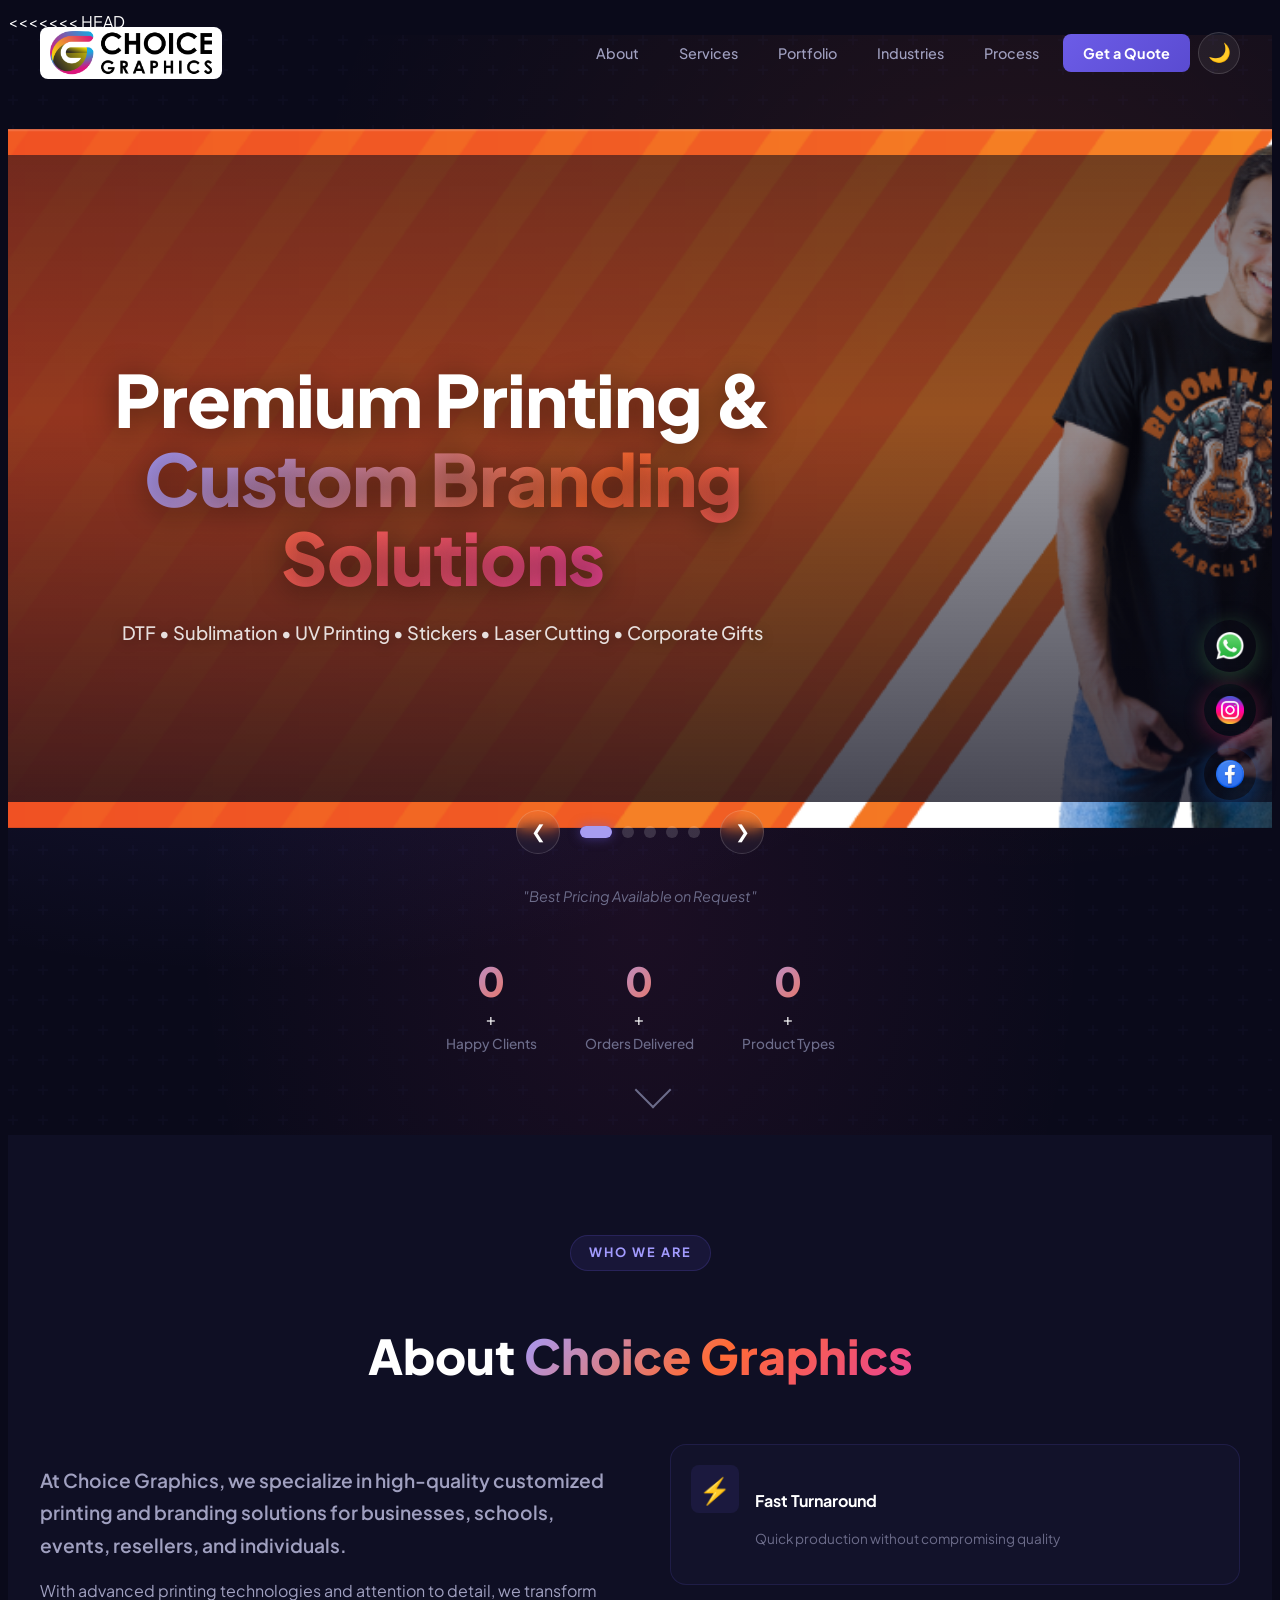
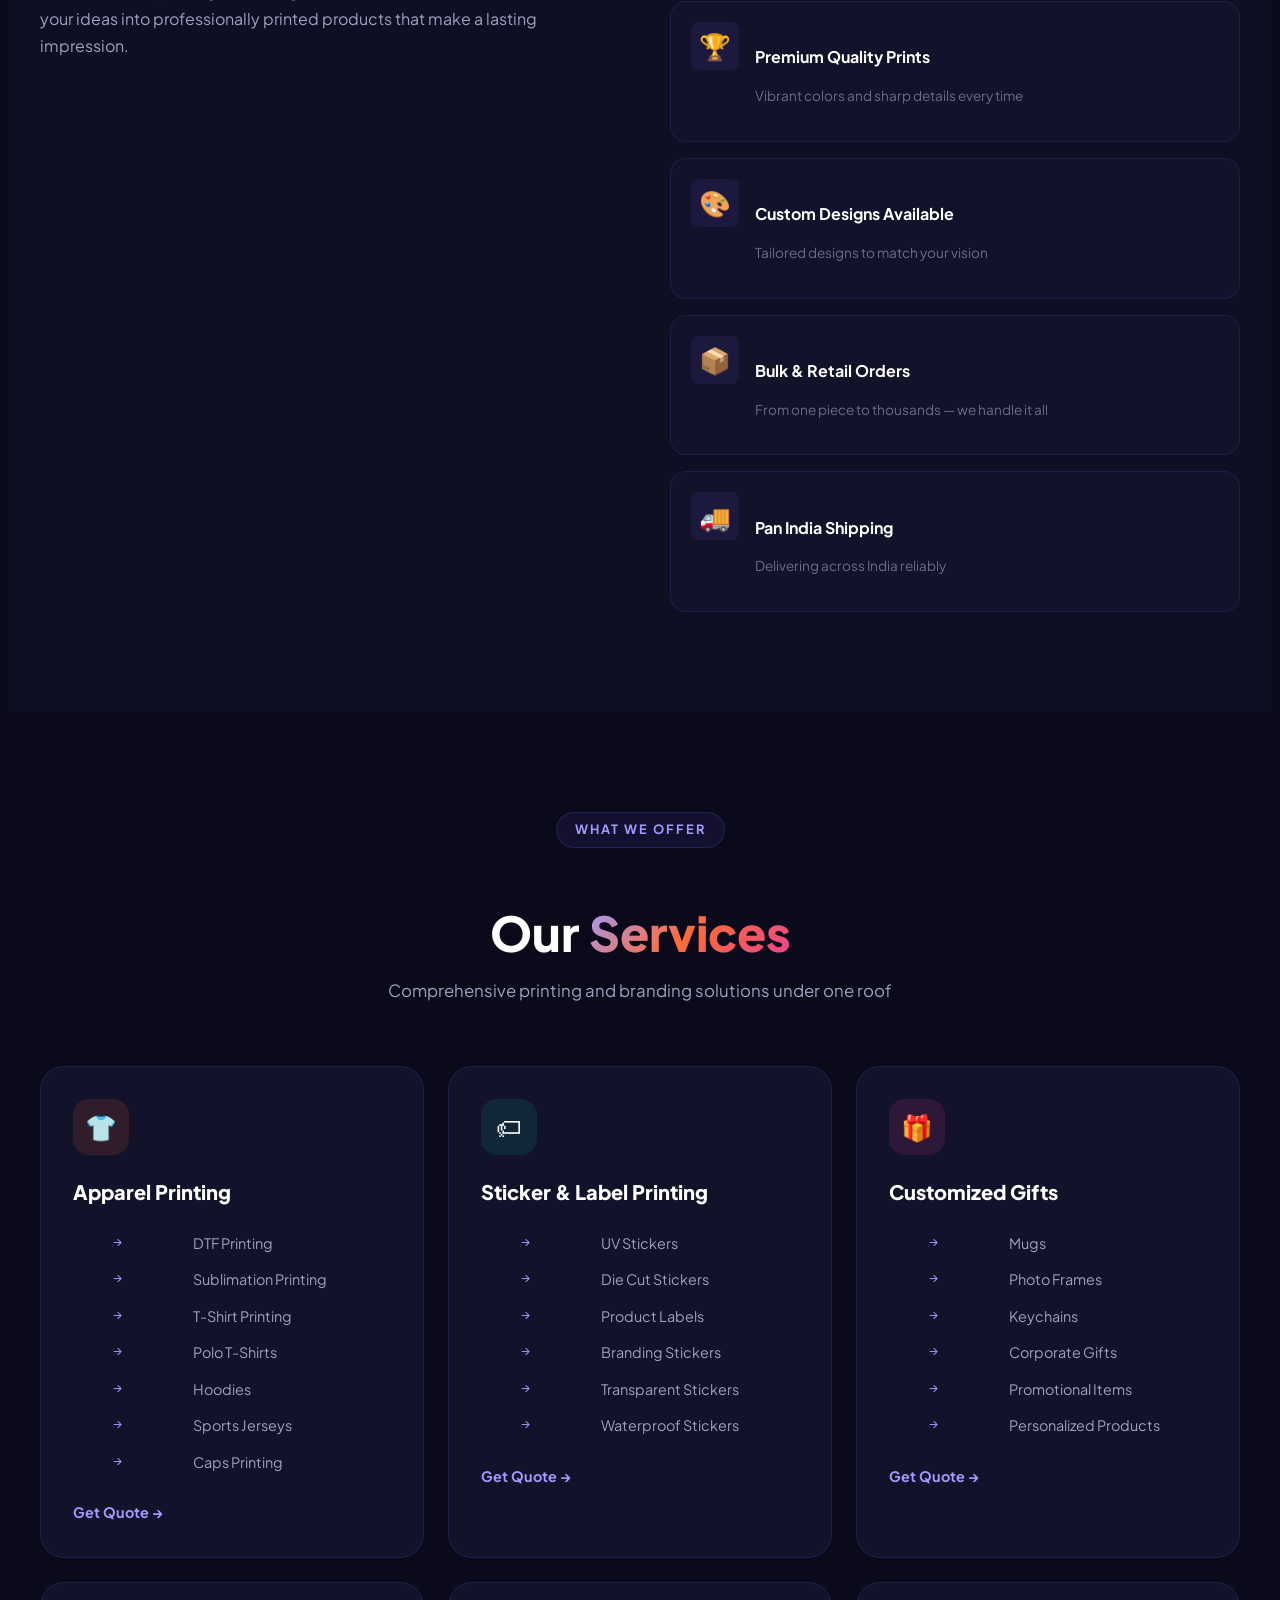
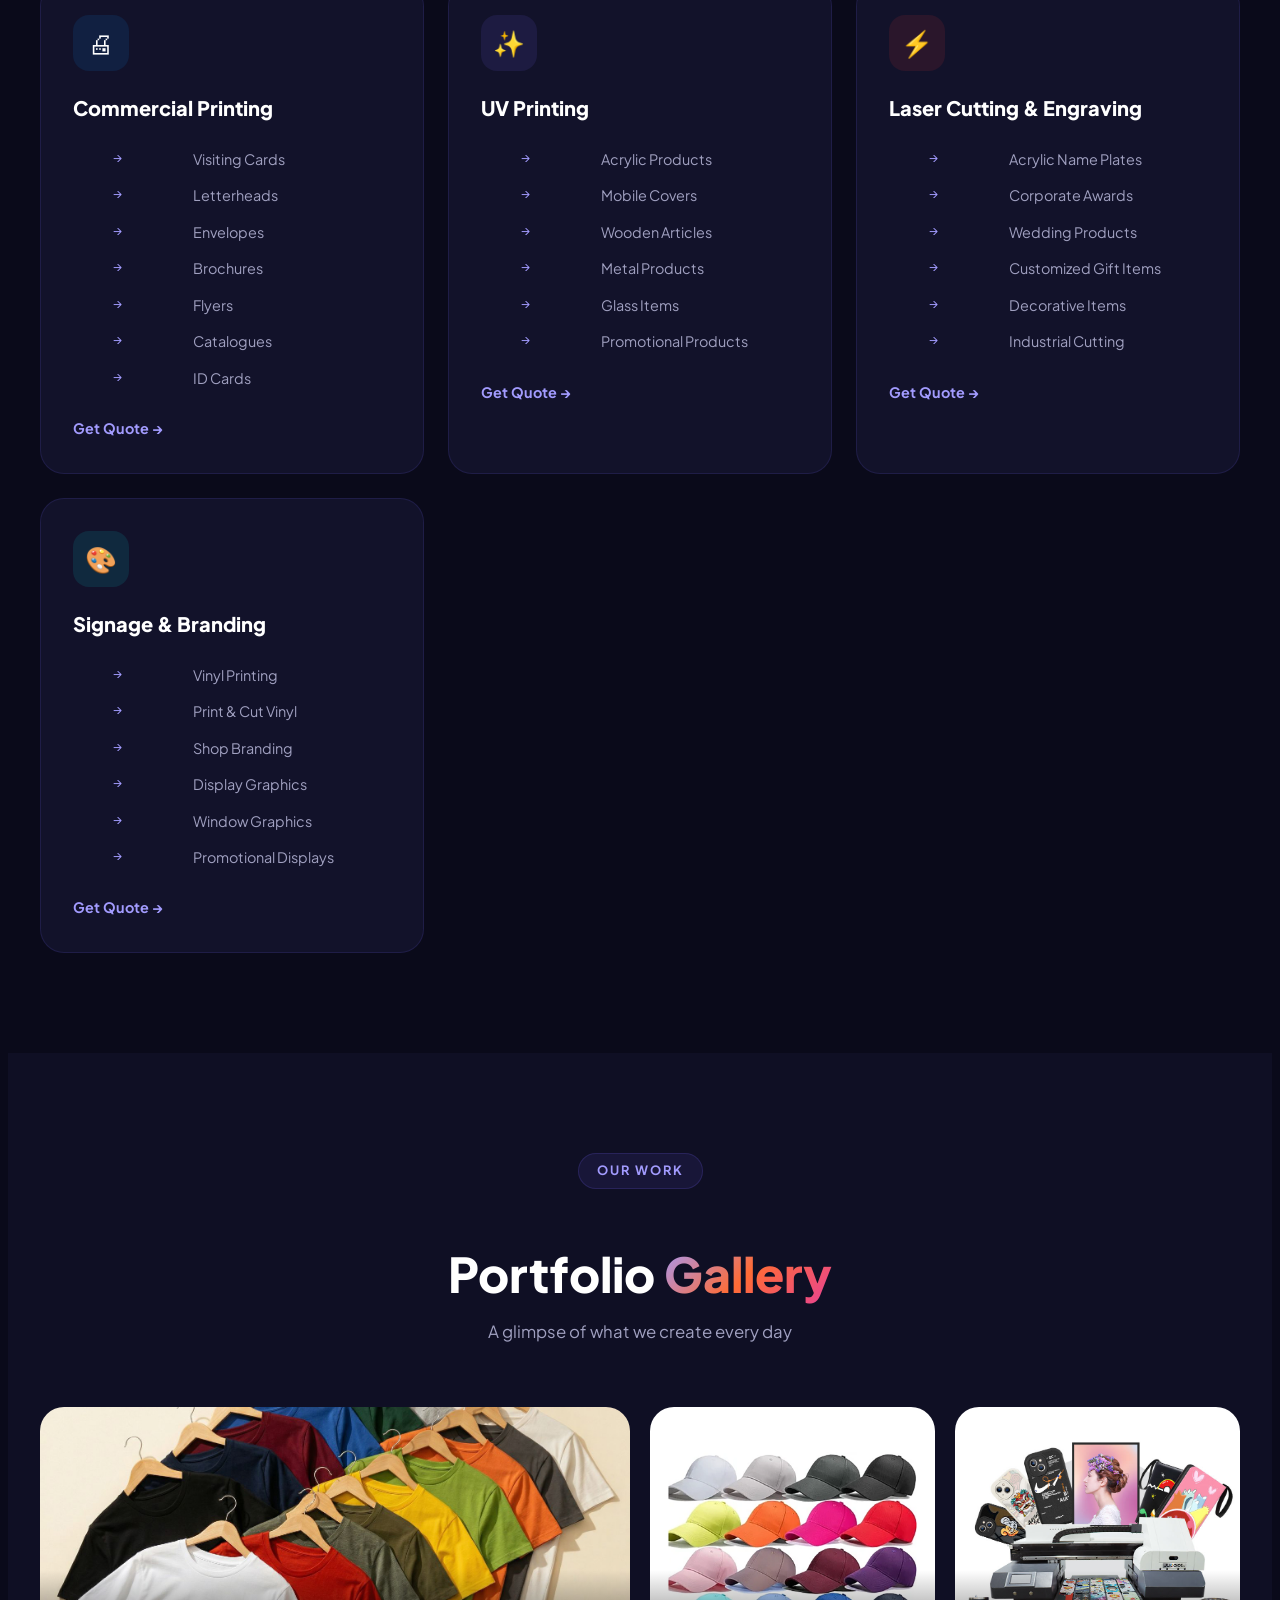
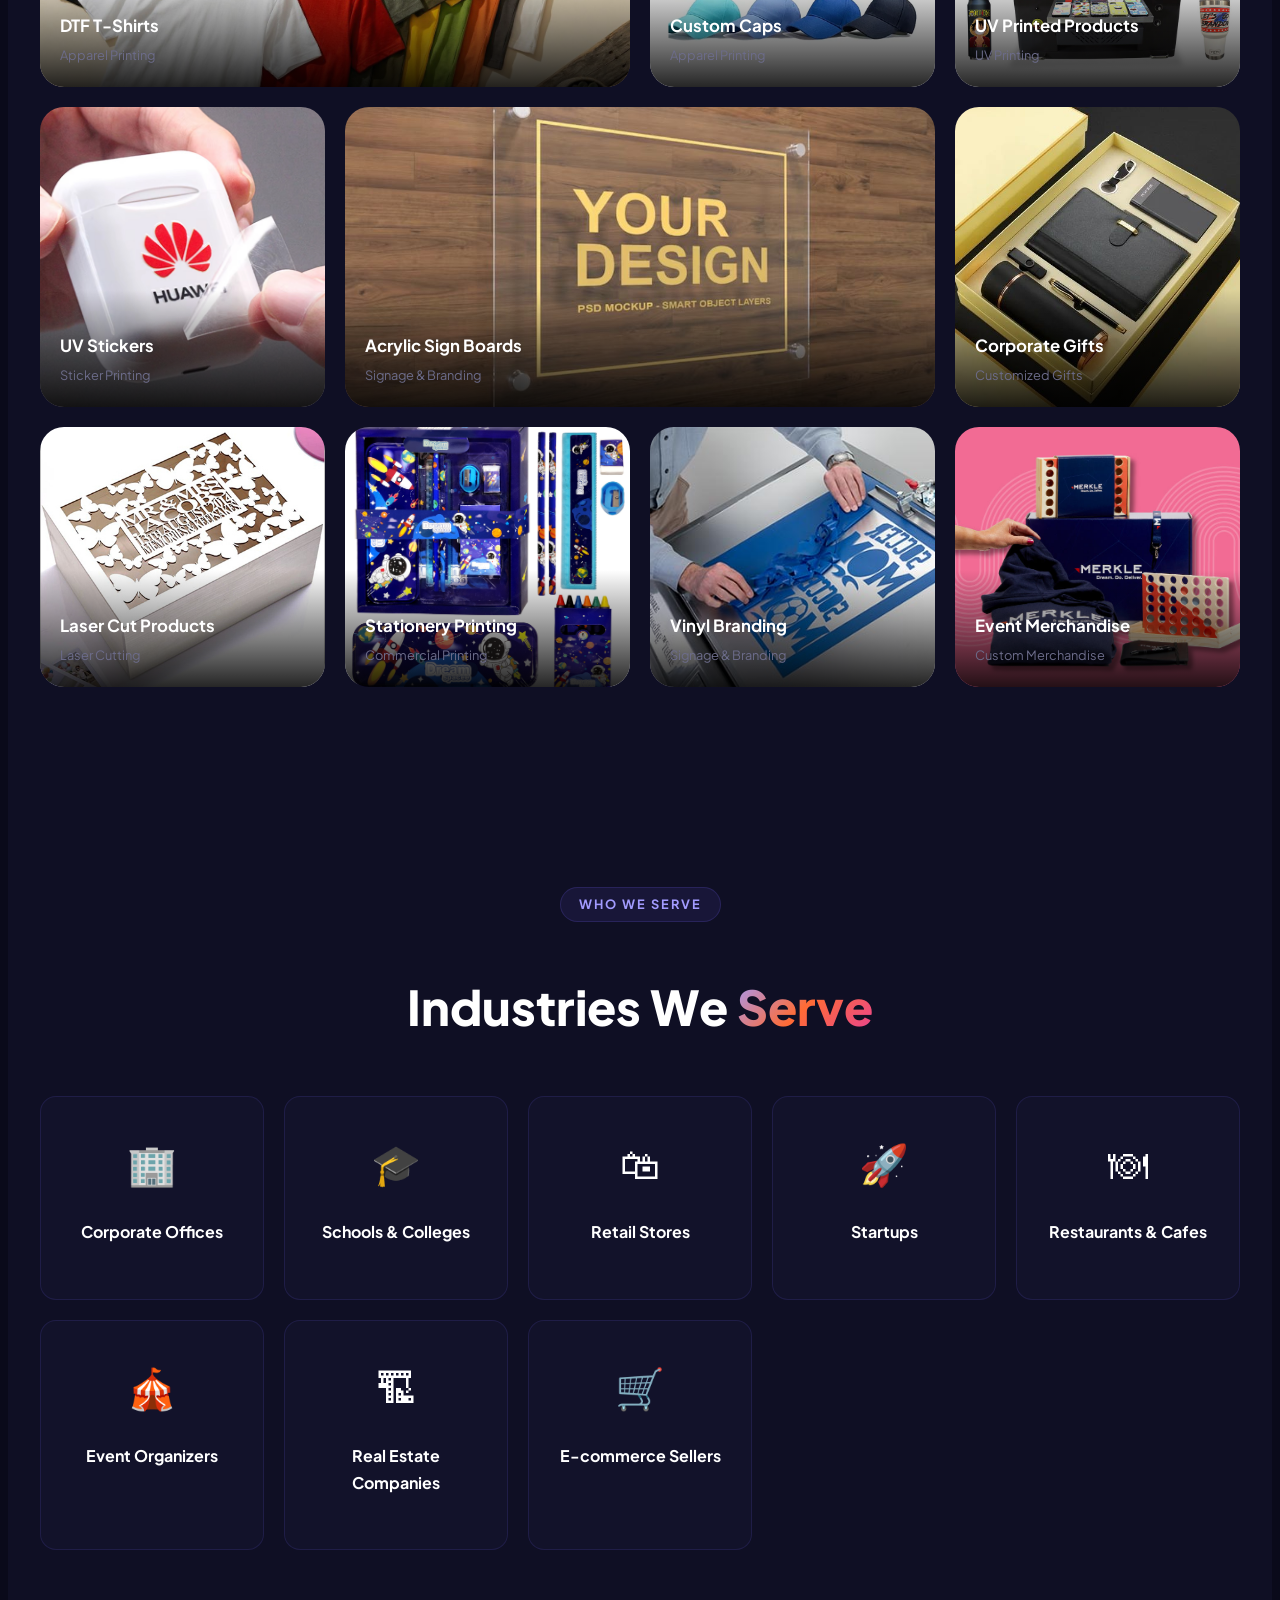
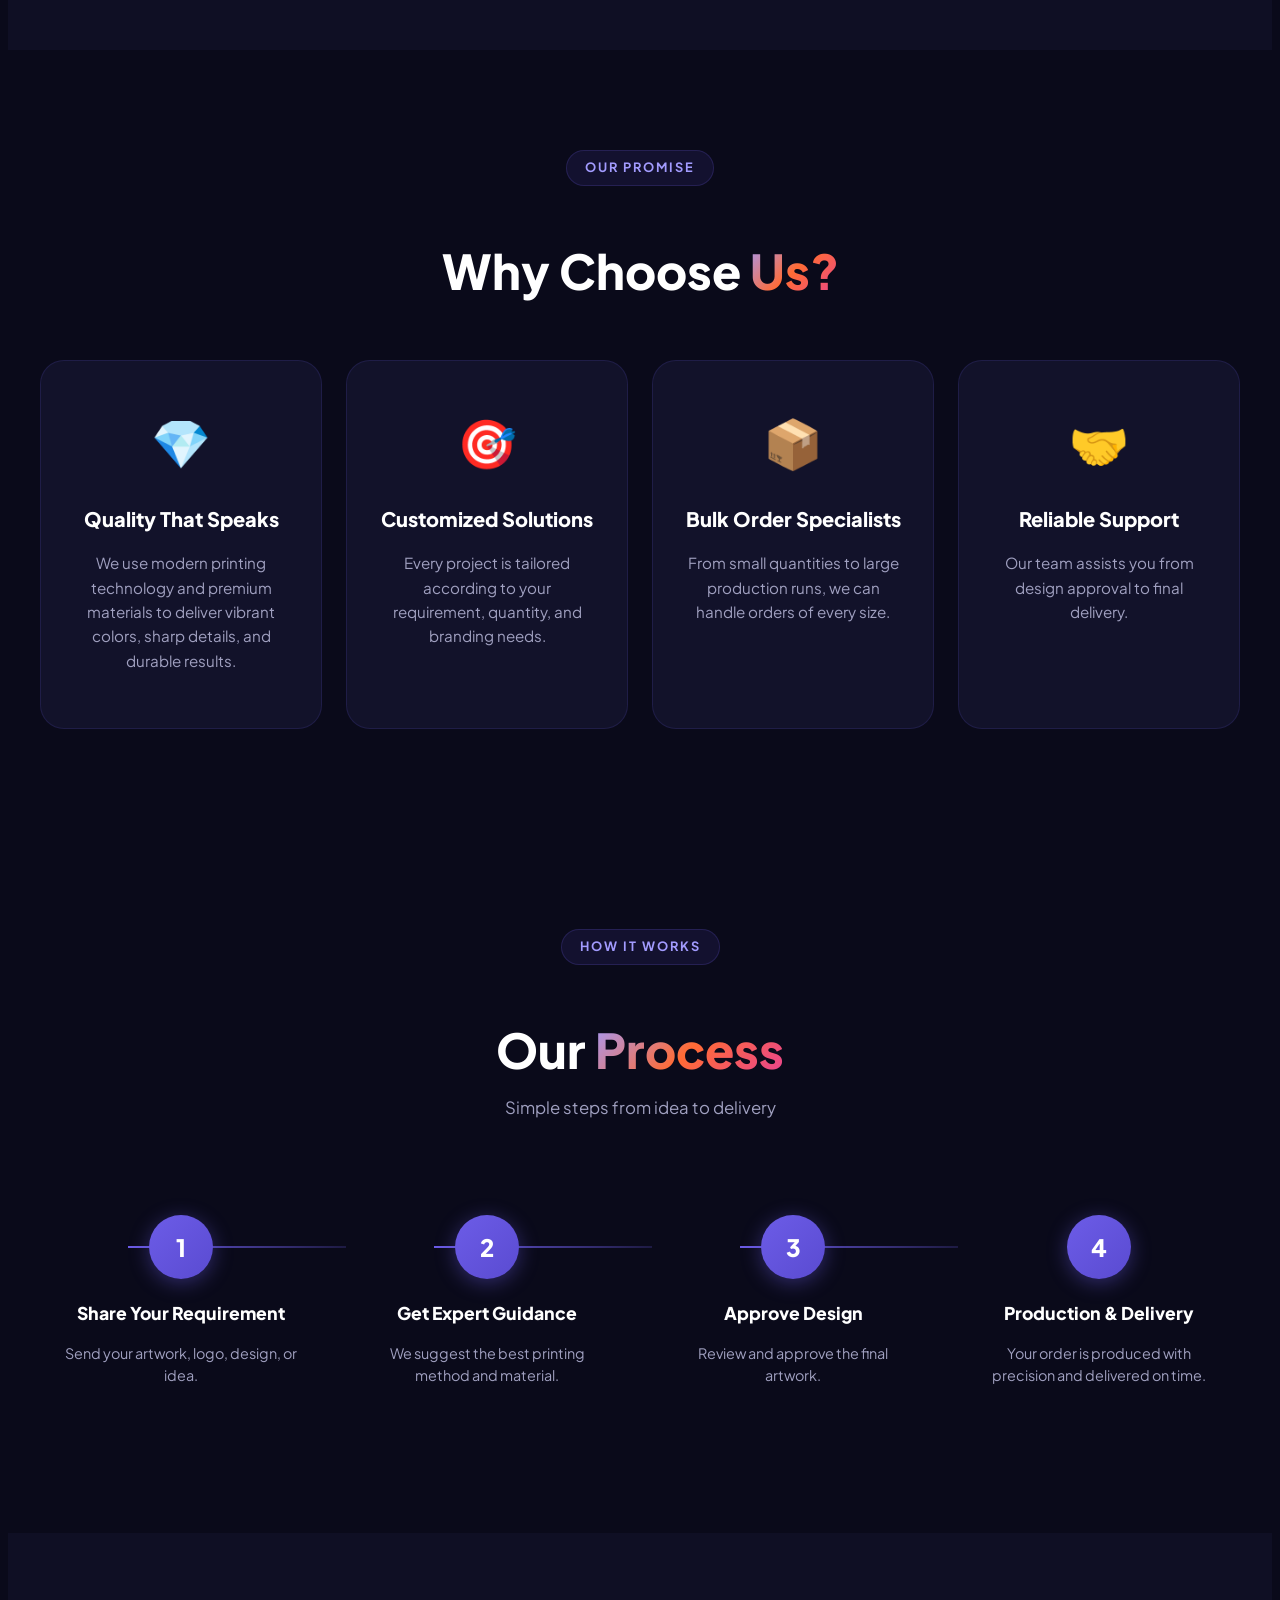
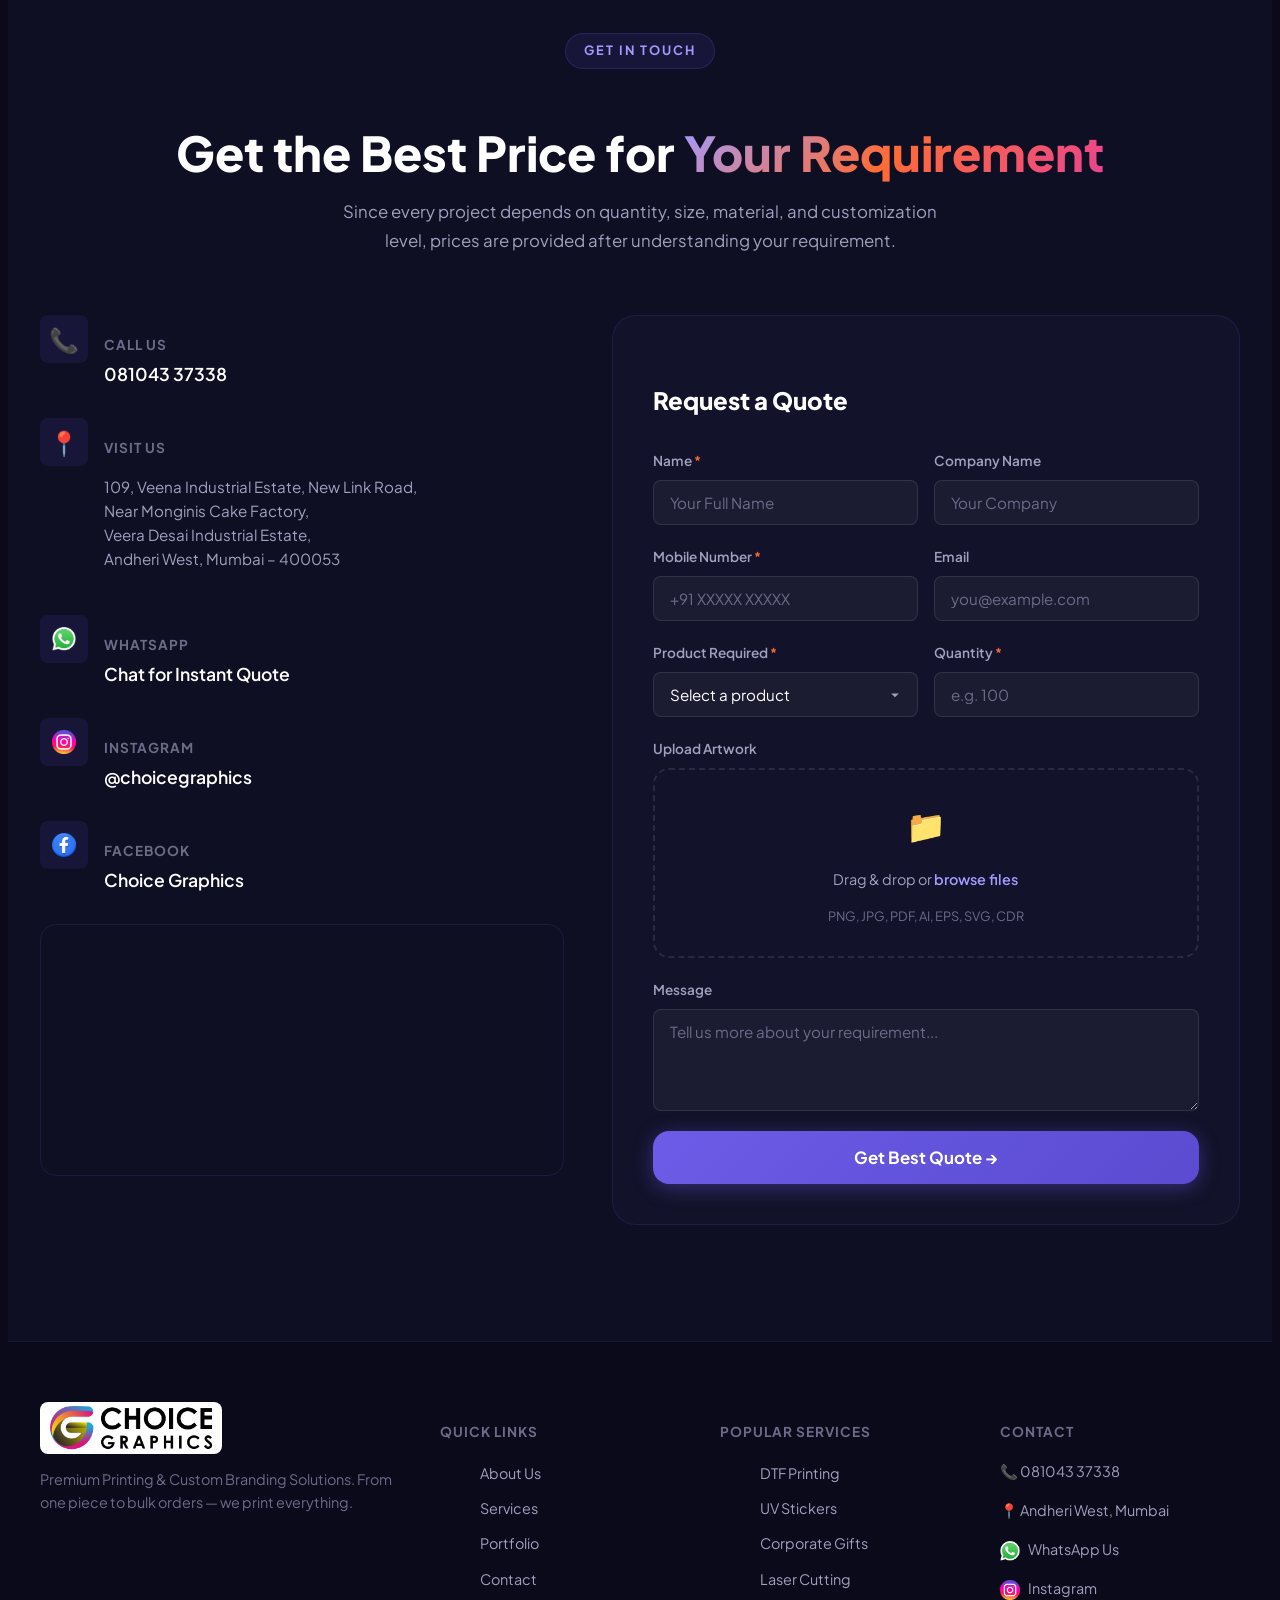
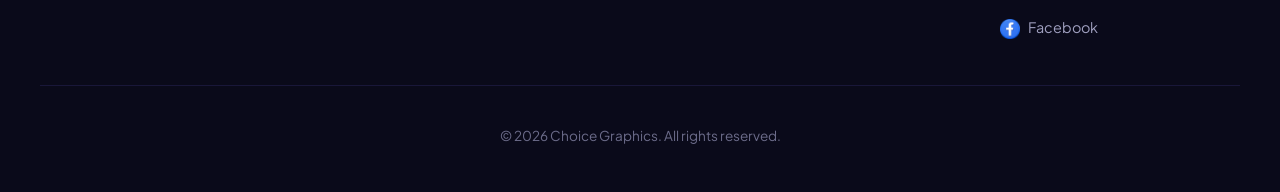
==== index.html @ 990f73a0 "Fix conflict" ====
<<<<<<< HEAD
<!DOCTYPE html>
<html lang="en">
  <link href="https://fonts.googleapis.com/css2?family=Inter:wght@400;500;600;700;800;900&family=Plus+Jakarta+Sans:wght@400;500;600;700;800&display=swap" rel="stylesheet" />
  <link rel="stylesheet" href="https://cdnjs.cloudflare.com/ajax/libs/font-awesome/6.5.0/css/all.min.css" />
</head>
<head>
  <meta charset="UTF-8" />
  <meta name="viewport" content="width=device-width, initial-scale=1.0" />
  <title>Choice Graphics — Premium Printing & Custom Branding Solutions</title>
  <link rel="icon" href="data:image/svg+xml,<svg xmlns=%22http://www.w3.org/2000/svg%22 viewBox=%220 0 100 100%22><text y=%22.9em%22 font-size=%2290%22>🎨</text></svg>" />
  <link rel="stylesheet" href="styles.css" />
  <link rel="preconnect" href="https://fonts.googleapis.com" />
  <link rel="preconnect" href="https://fonts.gstatic.com" crossorigin />
  <link href="https://fonts.googleapis.com/css2?family=Inter:wght@400;500;600;700;800;900&family=Plus+Jakarta+Sans:wght@400;500;600;700;800&display=swap" rel="stylesheet" />
</head>
<body>
  <!-- Navbar -->
  <nav class="navbar" id="navbar">
    <div class="container navbar-inner">
      <a href="#" class="logo">
        <img src="logo.png" alt="Choice Graphics" class="logo-img" />
      </a>
      <button class="mobile-toggle" id="mobileToggle" aria-label="Toggle navigation">
        <span></span><span></span><span></span>
      </button>
      <ul class="nav-links" id="navLinks">
        <li><a href="#about">About</a></li>
        <li><a href="#services">Services</a></li>
        <li><a href="#portfolio">Portfolio</a></li>
        <li><a href="#industries">Industries</a></li>
        <li><a href="#process">Process</a></li>
        <li><a href="#contact" class="nav-cta">Get a Quote</a></li>
        <li style="display: display;">
          <button class="theme-toggle" id="themeToggle" aria-label="Toggle light/dark mode">
            <span class="theme-icon-dark">🌙</span>
            <span class="theme-icon-light">☀️</span>
          </button>
        </li>
      </ul>
    </div>
  </nav>

  <!-- Hero Section -->
  <section class="hero" id="hero">
    <div class="hero-bg-overlay"></div>
    <div class="hero-particles" id="heroParticles"></div>

    <!-- Image Slider -->
    <div class="hero-slider" id="heroSlider">
      <div class="hero-slide active" data-slide="0">
        <img src="gallery/slide1.png" alt="Premium Printing Solutions" class="slide-image" />
        <div class="slide-overlay"></div>
        <div class="container hero-content">
          <h1 class="hero-title">
            Premium Printing &<br />
            <span class="gradient-text">Custom Branding Solutions</span>
          </h1>
          <p class="hero-subtitle">DTF • Sublimation • UV Printing • Stickers • Laser Cutting • Corporate Gifts</p>
        </div>
      </div>

      <div class="hero-slide" data-slide="1">
        <img src="gallery/slide2.png" alt="Custom T-Shirt Printing" class="slide-image" />
        <div class="slide-overlay"></div>
        <div class="container hero-content">
          <h1 class="hero-title">
            Custom T-Shirts,<br />
            <span class="gradient-text">Hoodies & Jerseys</span>
          </h1>
          <p class="hero-subtitle">DTF Printing • Sublimation • Polo T-Shirts • Caps • Sportswear</p>
        </div>
      </div>

      <div class="hero-slide" data-slide="2">
        <img src="gallery/slide3.png" alt="UV Stickers & Labels" class="slide-image" />
        <div class="slide-overlay"></div>
        <div class="container hero-content">
          <h1 class="hero-title">
            UV Stickers &<br />
            <span class="gradient-text">Product Labels</span>
          </h1>
          <p class="hero-subtitle">Die Cut Stickers • Branding Stickers • Waterproof • Custom Shapes</p>
        </div>
      </div>

      <div class="hero-slide" data-slide="3">
        <img src="gallery/slide4.webp" alt="Corporate Gifting" class="slide-image" />
        <div class="slide-overlay"></div>
        <div class="container hero-content">
          <h1 class="hero-title">
            Customized Gifts &<br />
            <span class="gradient-text">Promotional Products</span>
          </h1>
          <p class="hero-subtitle">Mugs • Keychains • Photo Frames • Corporate Gifts • Personalized Items</p>
        </div>
      </div>

      <div class="hero-slide" data-slide="4">
        <img src="gallery/slide5.jpg" alt="Laser Cutting & UV Printing" class="slide-image" />
        <div class="slide-overlay"></div>
        <div class="container hero-content">
          <h1 class="hero-title">
            Laser Cutting &<br />
            <span class="gradient-text">UV Printing</span>
          </h1>
          <p class="hero-subtitle">Acrylic Products • Name Plates • Mobile Covers • Corporate Awards</p>
        </div>
      </div>
    </div>

    <!-- Slider Controls -->
    <div class="hero-slider-controls">
      <button class="slider-arrow slider-prev" id="sliderPrev" aria-label="Previous slide">❮</button>
      <div class="slider-dots" id="sliderDots">
        <button class="slider-dot active" data-index="0" aria-label="Go to slide 1"></button>
        <button class="slider-dot" data-index="1" aria-label="Go to slide 2"></button>
        <button class="slider-dot" data-index="2" aria-label="Go to slide 3"></button>
        <button class="slider-dot" data-index="3" aria-label="Go to slide 4"></button>
        <button class="slider-dot" data-index="4" aria-label="Go to slide 5"></button>
      </div>
      <button class="slider-arrow slider-next" id="sliderNext" aria-label="Next slide">❯</button>
    </div>

    <!-- CTAs & Stats -->
    <div class="container hero-bottom">
            <p class="hero-note">"Best Pricing Available on Request"</p>
      <div class="hero-stats">
        <div class="stat">
          <span class="stat-number" data-target="5000">0</span>+
          <span class="stat-label">Happy Clients</span>
        </div>
        <div class="stat">
          <span class="stat-number" data-target="50000">0</span>+
          <span class="stat-label">Orders Delivered</span>
        </div>
        <div class="stat">
          <span class="stat-number" data-target="100">0</span>+
          <span class="stat-label">Product Types</span>
        </div>
      </div>
    </div>

    <div class="hero-scroll-indicator">
      <div class="scroll-arrow"></div>
    </div>
  </section>

  <!-- About Section -->
  <section class="about" id="about">
    <div class="container">
      <div class="section-header">
        <span class="section-tag">Who We Are</span>
        <h2 class="section-title">About <span class="gradient-text">Choice Graphics</span></h2>
      </div>
      <div class="about-grid">
        <div class="about-text">
          <p class="about-lead">
            At Choice Graphics, we specialize in high-quality customized printing and branding solutions for businesses, schools, events, resellers, and individuals.
          </p>
          <p>
            With advanced printing technologies and attention to detail, we transform your ideas into professionally printed products that make a lasting impression.
          </p>
        </div>
        <div class="about-features">
          <div class="feature-card">
            <div class="feature-icon">⚡</div>
            <div>
              <h4>Fast Turnaround</h4>
              <p>Quick production without compromising quality</p>
            </div>
          </div>
          <div class="feature-card">
            <div class="feature-icon">🏆</div>
            <div>
              <h4>Premium Quality Prints</h4>
              <p>Vibrant colors and sharp details every time</p>
            </div>
          </div>
          <div class="feature-card">
            <div class="feature-icon">🎨</div>
            <div>
              <h4>Custom Designs Available</h4>
              <p>Tailored designs to match your vision</p>
            </div>
          </div>
          <div class="feature-card">
            <div class="feature-icon">📦</div>
            <div>
              <h4>Bulk & Retail Orders</h4>
              <p>From one piece to thousands — we handle it all</p>
            </div>
          </div>
          <div class="feature-card">
            <div class="feature-icon">🚚</div>
            <div>
              <h4>Pan India Shipping</h4>
              <p>Delivering across India reliably</p>
            </div>
          </div>
        </div>
      </div>
    </div>
  </section>

  <!-- Services Section -->
  <section class="services" id="services">
    <div class="container">
      <div class="section-header">
        <span class="section-tag">What We Offer</span>
        <h2 class="section-title">Our <span class="gradient-text">Services</span></h2>
        <p class="section-desc">Comprehensive printing and branding solutions under one roof</p>
      </div>
      <div class="services-grid">
        <!-- Apparel Printing -->
        <div class="service-card" data-color="orange">
          <div class="service-icon-wrap orange">
            <span>👕</span>
          </div>
          <h3>Apparel Printing</h3>
          <ul class="service-list">
            <li>DTF Printing</li>
            <li>Sublimation Printing</li>
            <li>T-Shirt Printing</li>
            <li>Polo T-Shirts</li>
            <li>Hoodies</li>
            <li>Sports Jerseys</li>
            <li onclick="openServiceImage('gallery/cap1.webp')" style="cursor: pointer;">Caps Printing</li>
          </ul>
          <a href="#contact" class="service-link">Get Quote →</a>
        </div>

        <!-- Sticker & Label Printing -->
        <div class="service-card" data-color="green">
          <div class="service-icon-wrap green">
            <span>🏷</span>
          </div>
          <h3>Sticker & Label Printing</h3>
          <ul class="service-list">
            <li>UV Stickers</li>
            <li>Die Cut Stickers</li>
            <li>Product Labels</li>
            <li>Branding Stickers</li>
            <li>Transparent Stickers</li>
            <li>Waterproof Stickers</li>
          </ul>
          <a href="#contact" class="service-link">Get Quote →</a>
        </div>

        <!-- Customized Gifts -->
        <div class="service-card" data-color="pink">
          <div class="service-icon-wrap pink">
            <span>🎁</span>
          </div>
          <h3>Customized Gifts</h3>
          <ul class="service-list">
            <li>Mugs</li>
            <li>Photo Frames</li>
            <li>Keychains</li>
            <li>Corporate Gifts</li>
            <li>Promotional Items</li>
            <li>Personalized Products</li>
          </ul>
          <a href="#contact" class="service-link">Get Quote →</a>
        </div>

        <!-- Commercial Printing -->
        <div class="service-card" data-color="blue">
          <div class="service-icon-wrap blue">
            <span>🖨</span>
          </div>
          <h3>Commercial Printing</h3>
          <ul class="service-list">
            <li onclick="openServiceImage('gallery/visiting_card.png')" style="cursor: pointer;">Visiting Cards</li>
            <li>Letterheads</li>
            <li>Envelopes</li>
            <li>Brochures</li>
            <li>Flyers</li>
            <li>Catalogues</li>
            <li>ID Cards</li>
          </ul>
          <a href="#contact" class="service-link">Get Quote →</a>
        </div>

        <!-- UV Printing -->
        <div class="service-card" data-color="purple">
          <div class="service-icon-wrap purple">
            <span>✨</span>
          </div>
          <h3>UV Printing</h3>
          <ul class="service-list">
            <li>Acrylic Products</li>
            <li>Mobile Covers</li>
            <li>Wooden Articles</li>
            <li>Metal Products</li>
            <li>Glass Items</li>
            <li>Promotional Products</li>
          </ul>
          <a href="#contact" class="service-link">Get Quote →</a>
        </div>

        <!-- Laser Cutting & Engraving -->
        <div class="service-card" data-color="red">
          <div class="service-icon-wrap red">
            <span>⚡</span>
          </div>
          <h3>Laser Cutting & Engraving</h3>
          <ul class="service-list">
            <li>Acrylic Name Plates</li>
            <li>Corporate Awards</li>
            <li>Wedding Products</li>
            <li>Customized Gift Items</li>
            <li>Decorative Items</li>
            <li>Industrial Cutting</li>
          </ul>
          <a href="#contact" class="service-link">Get Quote →</a>
        </div>

        <!-- Signage & Branding -->
        <div class="service-card" data-color="teal">
          <div class="service-icon-wrap teal">
            <span>🎨</span>
          </div>
          <h3>Signage & Branding</h3>
          <ul class="service-list">
            <li>Vinyl Printing</li>
            <li>Print & Cut Vinyl</li>
            <li>Shop Branding</li>
            <li>Display Graphics</li>
            <li>Window Graphics</li>
            <li>Promotional Displays</li>
          </ul>
          <a href="#contact" class="service-link">Get Quote →</a>
        </div>
      </div>
    </div>
  </section>

<!-- Portfolio Gallery Section -->
  <section class="portfolio" id="portfolio">
    <div class="container">
      <div class="section-header">
        <span class="section-tag">Our Work</span>
        <h2 class="section-title">Portfolio <span class="gradient-text">Gallery</span></h2>
        <p class="section-desc">A glimpse of what we create every day</p>
      </div>
            <div class="portfolio-grid">
        <div class="portfolio-card large" onclick="openGallery('tshirt-gallery')" style="cursor: pointer;">
          <div class="portfolio-slideshow" style="position: relative; overflow: hidden; height: 280px;">
            <img src="gallery\tshirt1.jpg" alt="DTF T-Shirt 1" class="slide-img active" style="position: absolute; top: 0; left: 0; width: 100%; height: 100%; object-fit: cover; opacity: 1; transition: opacity 0.5s ease-in-out;" />
            <img src="gallery\tshirt2.jpg" alt="DTF T-Shirt 2" class="slide-img" style="position: absolute; top: 0; left: 0; width: 100%; height: 100%; object-fit: cover; opacity: 0; transition: opacity 0.5s ease-in-out;" />
            <img src="gallery\tshirt3.jpg" alt="DTF T-Shirt 3" class="slide-img" style="position: absolute; top: 0; left: 0; width: 100%; height: 100%; object-fit: cover; opacity: 0; transition: opacity 0.5s ease-in-out;" />
          </div>
          <div class="portfolio-info">
            <h4>DTF T-Shirts</h4>
            <span>Apparel Printing</span>
          </div>
        </div>

        <div class="portfolio-card" onclick="openGallery('caps-gallery')" style="cursor: pointer;">
          <div class="portfolio-slideshow" style="position: relative; overflow: hidden; height: 280px;">
            <img src="gallery/cap1.webp" alt="Custom Cap 1" class="slide-img active" style="position: absolute; top: 0; left: 0; width: 100%; height: 100%; object-fit: cover; opacity: 1; transition: opacity 0.5s ease-in-out;" />
            <img src="gallery/cap2.webp" alt="Custom Cap 2" class="slide-img" style="position: absolute; top: 0; left: 0; width: 100%; height: 100%; object-fit: cover; opacity: 0; transition: opacity 0.5s ease-in-out;" />
            <img src="gallery/cap3.webp" alt="Custom Cap 3" class="slide-img" style="position: absolute; top: 0; left: 0; width: 100%; height: 100%; object-fit: cover; opacity: 0; transition: opacity 0.5s ease-in-out;" />
          </div>
          <div class="portfolio-info">
            <h4>Custom Caps</h4>
            <span>Apparel Printing</span>
          </div>
        </div>

        <div class="portfolio-card" onclick="openGallery('uv-products-gallery')" style="cursor: pointer;">
          <div class="portfolio-slideshow" style="position: relative; overflow: hidden; height: 280px;">
            <img src="gallery/uv1.jpg" alt="UV Product 1" class="slide-img active" style="position: absolute; top: 0; left: 0; width: 100%; height: 100%; object-fit: cover; opacity: 1; transition: opacity 0.5s ease-in-out;" />
            <img src="gallery/uv2.jpg" alt="UV Product 2" class="slide-img" style="position: absolute; top: 0; left: 0; width: 100%; height: 100%; object-fit: cover; opacity: 0; transition: opacity 0.5s ease-in-out;" />
            <img src="gallery/uv3.jpg" alt="UV Product 3" class="slide-img" style="position: absolute; top: 0; left: 0; width: 100%; height: 100%; object-fit: cover; opacity: 0; transition: opacity 0.5s ease-in-out;" />
          </div>
          <div class="portfolio-info">
            <h4>UV Printed Products</h4>
            <span>UV Printing</span>
          </div>
        </div>

        <div class="portfolio-card" onclick="openGallery('uv-stickers-gallery')" style="cursor: pointer;">
          <div class="portfolio-slideshow" style="position: relative; overflow: hidden; height: 300px;">
            <img src="gallery/sticker1.jpg" alt="UV Sticker 1" class="slide-img active" style="position: absolute; top: 0; left: 0; width: 100%; height: 100%; object-fit: cover; opacity: 1; transition: opacity 0.5s ease-in-out;" />
            <img src="gallery/sticker2.jpg" alt="UV Sticker 2" class="slide-img" style="position: absolute; top: 0; left: 0; width: 100%; height: 100%; object-fit: cover; opacity: 0; transition: opacity 0.5s ease-in-out;" />
            <img src="gallery/sticker3.jpg" alt="UV Sticker 3" class="slide-img" style="position: absolute; top: 0; left: 0; width: 100%; height: 100%; object-fit: cover; opacity: 0; transition: opacity 0.5s ease-in-out;" />
          </div>
          <div class="portfolio-info">
            <h4>UV Stickers</h4>
            <span>Sticker Printing</span>
          </div>
        </div>

        <div class="portfolio-card large" onclick="openGallery('signboards-gallery')" style="cursor: pointer;">
          <div class="portfolio-slideshow" style="position: relative; overflow: hidden; height: 300px;">
            <img src="gallery/signboard1.jpg" alt="Sign Board 1" class="slide-img active" style="position: absolute; top: 0; left: 0; width: 100%; height: 100%; object-fit: cover; opacity: 1; transition: opacity 0.5s ease-in-out;" />
            <img src="gallery/signboard2.jpg" alt="Sign Board 2" class="slide-img" style="position: absolute; top: 0; left: 0; width: 100%; height: 100%; object-fit: cover; opacity: 0; transition: opacity 0.5s ease-in-out;" />
            <img src="gallery/signboard3.jpg" alt="Sign Board 3" class="slide-img" style="position: absolute; top: 0; left: 0; width: 100%; height: 100%; object-fit: cover; opacity: 0; transition: opacity 0.5s ease-in-out;" />
          </div>
          <div class="portfolio-info">
            <h4>Acrylic Sign Boards</h4>
            <span>Signage & Branding</span>
          </div>
        </div>

        <div class="portfolio-card" onclick="openGallery('gifts-gallery')" style="cursor: pointer;">
          <div class="portfolio-slideshow" style="position: relative; overflow: hidden; height: 300px;">
            <img src="gallery/gift1.jpg" alt="Corporate Gift 1" class="slide-img active" style="position: absolute; top: 0; left: 0; width: 100%; height: 100%; object-fit: cover; opacity: 1; transition: opacity 0.5s ease-in-out;" />
            <img src="gallery/gift2.jpg" alt="Corporate Gift 2" class="slide-img" style="position: absolute; top: 0; left: 0; width: 100%; height: 100%; object-fit: cover; opacity: 0; transition: opacity 0.5s ease-in-out;" />
            <img src="gallery/gift3.jpg" alt="Corporate Gift 3" class="slide-img" style="position: absolute; top: 0; left: 0; width: 100%; height: 100%; object-fit: cover; opacity: 0; transition: opacity 0.5s ease-in-out;" />
          </div>
          <div class="portfolio-info">
            <h4>Corporate Gifts</h4>
            <span>Customized Gifts</span>
          </div>
        </div>

        <div class="portfolio-card" onclick="openGallery('laser-gallery')" style="cursor: pointer;">
          <div class="portfolio-slideshow" style="position: relative; overflow: hidden; height: 260px;">
            <img src="gallery/laser1.jpg" alt="Laser Product 1" class="slide-img active" style="position: absolute; top: 0; left: 0; width: 100%; height: 100%; object-fit: cover; opacity: 1; transition: opacity 0.5s ease-in-out;" />
            <img src="gallery/laser2.jpg" alt="Laser Product 2" class="slide-img" style="position: absolute; top: 0; left: 0; width: 100%; height: 100%; object-fit: cover; opacity: 0; transition: opacity 0.5s ease-in-out;" />
            <img src="gallery/laser3.jpg" alt="Laser Product 3" class="slide-img" style="position: absolute; top: 0; left: 0; width: 100%; height: 100%; object-fit: cover; opacity: 0; transition: opacity 0.5s ease-in-out;" />
          </div>
          <div class="portfolio-info">
            <h4>Laser Cut Products</h4>
            <span>Laser Cutting</span>
          </div>
        </div>

        <div class="portfolio-card" onclick="openGallery('stationery-gallery')" style="cursor: pointer;">
          <div class="portfolio-slideshow" style="position: relative; overflow: hidden; height: 260px;">
            <img src="gallery/stationery1.jpg" alt="Stationery 1" class="slide-img active" style="position: absolute; top: 0; left: 0; width: 100%; height: 100%; object-fit: cover; opacity: 1; transition: opacity 0.5s ease-in-out;" />
            <img src="gallery/stationery2.jpg" alt="Stationery 2" class="slide-img" style="position: absolute; top: 0; left: 0; width: 100%; height: 100%; object-fit: cover; opacity: 0; transition: opacity 0.5s ease-in-out;" />
            <img src="gallery/stationery3.jpg" alt="Stationery 3" class="slide-img" style="position: absolute; top: 0; left: 0; width: 100%; height: 100%; object-fit: cover; opacity: 0; transition: opacity 0.5s ease-in-out;" />
          </div>
          <div class="portfolio-info">
            <h4>Stationery Printing</h4>
            <span>Commercial Printing</span>
          </div>
        </div>

        <div class="portfolio-card" onclick="openGallery('vinyl-gallery')" style="cursor: pointer;">
          <div class="portfolio-slideshow" style="position: relative; overflow: hidden; height: 260px;">
            <img src="gallery/vinyl1.jpg" alt="Vinyl Branding 1" class="slide-img active" style="position: absolute; top: 0; left: 0; width: 100%; height: 100%; object-fit: cover; opacity: 1; transition: opacity 0.5s ease-in-out;" />
            <img src="gallery/vinyl2.jpg" alt="Vinyl Branding 2" class="slide-img" style="position: absolute; top: 0; left: 0; width: 100%; height: 100%; object-fit: cover; opacity: 0; transition: opacity 0.5s ease-in-out;" />
            <img src="gallery/vinyl3.jpg" alt="Vinyl Branding 3" class="slide-img" style="position: absolute; top: 0; left: 0; width: 100%; height: 100%; object-fit: cover; opacity: 0; transition: opacity 0.5s ease-in-out;" />
          </div>
          <div class="portfolio-info">
            <h4>Vinyl Branding</h4>
            <span>Signage & Branding</span>
          </div>
        </div>

        <div class="portfolio-card" onclick="openGallery('event-gallery')" style="cursor: pointer;">
          <div class="portfolio-slideshow" style="position: relative; overflow: hidden; height: 260px;">
            <img src="gallery/event1.jpg" alt="Event Merchandise 1" class="slide-img active" style="position: absolute; top: 0; left: 0; width: 100%; height: 100%; object-fit: cover; opacity: 1; transition: opacity 0.5s ease-in-out;" />
            <img src="gallery/event2.jpg" alt="Event Merchandise 2" class="slide-img" style="position: absolute; top: 0; left: 0; width: 100%; height: 100%; object-fit: cover; opacity: 0; transition: opacity 0.5s ease-in-out;" />
            <img src="gallery/event3.jpg" alt="Event Merchandise 3" class="slide-img" style="position: absolute; top: 0; left: 0; width: 100%; height: 100%; object-fit: cover; opacity: 0; transition: opacity 0.5s ease-in-out;" />
          </div>
          <div class="portfolio-info">
            <h4>Event Merchandise</h4>
            <span>Custom Merchandise</span>
          </div>
        </div>
      </div>
  </section>

  <!-- Industries Section -->
  <section class="industries" id="industries">
    <div class="container">
      <div class="section-header">
        <span class="section-tag">Who We Serve</span>
        <h2 class="section-title">Industries We <span class="gradient-text">Serve</span></h2>
      </div>
      <div class="industries-grid">
        <div class="industry-card">
          <div class="industry-icon">🏢</div>
          <h4>Corporate Offices</h4>
        </div>
        <div class="industry-card">
          <div class="industry-icon">🎓</div>
          <h4>Schools & Colleges</h4>
        </div>
        <div class="industry-card">
          <div class="industry-icon">🛍</div>
          <h4>Retail Stores</h4>
        </div>
        <div class="industry-card">
          <div class="industry-icon">🚀</div>
          <h4>Startups</h4>
        </div>
        <div class="industry-card">
          <div class="industry-icon">🍽</div>
          <h4>Restaurants & Cafes</h4>
        </div>
        <div class="industry-card">
          <div class="industry-icon">🎪</div>
          <h4>Event Organizers</h4>
        </div>
        <div class="industry-card">
          <div class="industry-icon">🏗</div>
          <h4>Real Estate Companies</h4>
        </div>
        <div class="industry-card">
          <div class="industry-icon">🛒</div>
          <h4>E-commerce Sellers</h4>
        </div>
      </div>
    </div>
  </section>

  <!-- Why Choose Us Section -->
  <section class="why-choose" id="whychoose">
    <div class="container">
      <div class="section-header">
        <span class="section-tag">Our Promise</span>
        <h2 class="section-title">Why Choose <span class="gradient-text">Us?</span></h2>
      </div>
      <div class="why-grid">
        <div class="why-card">
          <div class="why-icon">💎</div>
          <h3>Quality That Speaks</h3>
          <p>We use modern printing technology and premium materials to deliver vibrant colors, sharp details, and durable results.</p>
        </div>
        <div class="why-card">
          <div class="why-icon">🎯</div>
          <h3>Customized Solutions</h3>
          <p>Every project is tailored according to your requirement, quantity, and branding needs.</p>
        </div>
        <div class="why-card">
          <div class="why-icon">📦</div>
          <h3>Bulk Order Specialists</h3>
          <p>From small quantities to large production runs, we can handle orders of every size.</p>
        </div>
        <div class="why-card">
          <div class="why-icon">🤝</div>
          <h3>Reliable Support</h3>
          <p>Our team assists you from design approval to final delivery.</p>
        </div>
      </div>
    </div>
  </section>

  <!-- Process Section -->
  <section class="process" id="process">
    <div class="container">
      <div class="section-header">
        <span class="section-tag">How It Works</span>
        <h2 class="section-title">Our <span class="gradient-text">Process</span></h2>
        <p class="section-desc">Simple steps from idea to delivery</p>
      </div>
      <div class="process-grid">
        <div class="process-step">
          <div class="step-number">1</div>
          <div class="step-content">
            <h3>Share Your Requirement</h3>
            <p>Send your artwork, logo, design, or idea.</p>
          </div>
          <div class="step-connector"></div>
        </div>
        <div class="process-step">
          <div class="step-number">2</div>
          <div class="step-content">
            <h3>Get Expert Guidance</h3>
            <p>We suggest the best printing method and material.</p>
          </div>
          <div class="step-connector"></div>
        </div>
        <div class="process-step">
          <div class="step-number">3</div>
          <div class="step-content">
            <h3>Approve Design</h3>
            <p>Review and approve the final artwork.</p>
          </div>
          <div class="step-connector"></div>
        </div>
        <div class="process-step">
          <div class="step-number">4</div>
          <div class="step-content">
            <h3>Production & Delivery</h3>
            <p>Your order is produced with precision and delivered on time.</p>
          </div>
        </div>
      </div>
    </div>
  </section>

  <!-- Contact Section -->
  <section class="contact" id="contact">
    <div class="container">
      <div class="section-header">
        <span class="section-tag">Get In Touch</span>
        <h2 class="section-title">Get the Best Price for <span class="gradient-text">Your Requirement</span></h2>
        <p class="section-desc">Since every project depends on quantity, size, material, and customization level, prices are provided after understanding your requirement.</p>
      </div>
      <div class="contact-grid">
        <div class="contact-info">
          <div class="contact-item">
            <div class="contact-icon">📞</div>
            <div>
              <h4>Call Us</h4>
              <a href="tel:08104337338">081043 37338</a>
            </div>
          </div>
          <div class="contact-item">
            <div class="contact-icon">📍</div>
            <div>
              <h4>Visit Us</h4>
              <p>109, Veena Industrial Estate, New Link Road,<br />Near Monginis Cake Factory,<br />Veera Desai Industrial Estate,<br />Andheri West, Mumbai – 400053</p>
            </div>
          </div>
          <div class="contact-item">
            <div class="contact-icon"><img src="wapp.png" alt="WhatsApp" style="width: 24px; height: 24px; object-fit: contain;" /></div>
            <div>
              <h4>WhatsApp</h4>
              <a href="https://wa.me/918104337338" target="_blank">Chat for Instant Quote</a>
            </div>
          </div>
          <div class="contact-item">
                        <div class="contact-icon"><img src="insta.png" alt="Instagram" style="width: 24px; height: 24px; object-fit: contain;" /></div>
            <div>
              <h4>Instagram</h4>
              <a href="https://www.instagram.com/choicegraphics.in" target="_blank">@choicegraphics</a>
            </div>
          </div>
          <div class="contact-item">
            <div class="contact-icon"><img src="fb.png" alt="Facebook" style="width: 24px; height: 24px; object-fit: contain;" /></div>
            <div>
              <h4>Facebook</h4>
              <a href="https://www.facebook.com/choicegraphics.in" target="_blank">Choice Graphics</a>
            </div>
          </div>
          <div class="map-container">
            <iframe
              src="https://www.google.com/maps/embed?pb=!1m18!1m12!1m3!1d3769.5!2d72.83391913791077!3d19.13835131437938!2m3!1f0!2f0!3f0!3m2!1i1024!2i768!4f13.1!3m3!1m2!1s0x0%3A0x0!2zMTnCsDA4JzE4LjEiTiA3MsKwNTAnMDIuMSJF!5e0!3m2!1sen!2sin!4v1700000000000!5m2!1sen!2sin"
              width="100%"
              height="250"
              style="border:0; border-radius:16px;"
              allowfullscreen=""
              loading="lazy"
              referrerpolicy="no-referrer-when-downgrade">
            </iframe>
          </div>
        </div>
        <form class="contact-form" id="quoteForm">
          <h3>Request a Quote</h3>
          <div class="form-row">
            <div class="form-group">
              <label for="name">Name <span class="required">*</span></label>
              <input type="text" id="name" name="name" placeholder="Your Full Name" required />
            </div>
            <div class="form-group">
              <label for="company">Company Name</label>
              <input type="text" id="company" name="company" placeholder="Your Company" />
            </div>
          </div>
          <div class="form-row">
            <div class="form-group">
              <label for="mobile">Mobile Number <span class="required">*</span></label>
              <input type="tel" id="mobile" name="mobile" placeholder="+91 XXXXX XXXXX" required />
            </div>
            <div class="form-group">
              <label for="email">Email</label>
              <input type="email" id="email" name="email" placeholder="you@example.com" />
            </div>
          </div>
          <div class="form-row">
            <div class="form-group">
              <label for="product">Product Required <span class="required">*</span></label>
              <select id="product" name="product" required>
                <option value="" disabled selected>Select a product</option>
                <option>DTF Printing</option>
                <option>Sublimation Printing</option>
                <option>UV Printing</option>
                <option>UV Stickers</option>
                <option>Print & Cut Vinyl</option>
                <option>Laser Cutting</option>
                <option>Corporate Gifts</option>
                <option>Custom T-Shirts</option>
                <option>Caps Printing</option>
                <option>Visiting Cards</option>
                <option>Brochures / Flyers</option>
                <option>ID Cards</option>
                <option>Signage / Branding</option>
                <option>Other</option>
              </select>
            </div>
            <div class="form-group">
              <label for="quantity">Quantity <span class="required">*</span></label>
              <input type="number" id="quantity" name="quantity" placeholder="e.g. 100" min="1" required />
            </div>
          </div>
          <div class="form-group">
            <label for="artwork">Upload Artwork</label>
            <div class="file-upload" id="fileUpload">
              <input type="file" id="artwork" name="artwork" accept=".png,.jpg,.jpeg,.pdf,.ai,.eps,.svg,.cdr" />
              <div class="file-upload-text">
                <span class="upload-icon">📁</span>
                <p>Drag & drop or <span class="upload-link">browse files</span></p>
                <small>PNG, JPG, PDF, AI, EPS, SVG, CDR</small>
              </div>
            </div>
          </div>
          <div class="form-group">
            <label for="message">Message</label>
            <textarea id="message" name="message" rows="4" placeholder="Tell us more about your requirement..."></textarea>
          </div>
          <button type="submit" class="btn btn-primary btn-full">
            Get Best Quote →
          </button>
        </form>
      </div>
    </div>
  </section>

  <!-- Footer -->
  <footer class="footer">
    <div class="container">
      <div class="footer-grid">
        <div class="footer-brand">
          <a href="#" class="logo">
            <img src="logo.png" alt="Choice Graphics" class="logo-img" />
          </a>
          <p>Premium Printing & Custom Branding Solutions. From one piece to bulk orders — we print everything.</p>
        </div>
        <div class="footer-links">
          <h4>Quick Links</h4>
          <ul>
            <li><a href="#about">About Us</a></li>
            <li><a href="#services">Services</a></li>
            <li><a href="#portfolio">Portfolio</a></li>
            <li><a href="#contact">Contact</a></li>
          </ul>
        </div>
        <div class="footer-links">
          <h4>Popular Services</h4>
          <ul>
            <li><a href="#services">DTF Printing</a></li>
            <li><a href="#services">UV Stickers</a></li>
            <li><a href="#services">Corporate Gifts</a></li>
            <li><a href="#services">Laser Cutting</a></li>
          </ul>
        </div>
        <div class="footer-contact">
          <h4>Contact</h4>
          <p>📞 <a href="tel:08104337338">081043 37338</a></p>
          <p>📍 Andheri West, Mumbai</p>
          <p><img src="wapp.png" alt="WhatsApp" style="width: 20px; height: 20px; object-fit: contain; vertical-align: middle; margin-right: 6px;" /> <a href="https://wa.me/918104337338" target="_blank">WhatsApp Us</a></p>
          <p><img src="insta.png" alt="Instagram" style="width: 20px; height: 20px; object-fit: contain; vertical-align: middle; margin-right: 6px;" /> <a href="https://www.instagram.com/choicegraphics.in" target="_blank">Instagram</a></p>
          <p><img src="fb.png" alt="Facebook" style="width: 20px; height: 20px; object-fit: contain; vertical-align: middle; margin-right: 6px;" /> <a href="https://www.facebook.com/choicegraphics.in" target="_blank">Facebook</a></p>
        </div>
      </div>
      <div class="footer-bottom">
        <p>&copy; 2026 Choice Graphics. All rights reserved.</p>
      </div>
    </div>
  </footer>

  <!-- Social Floating Buttons -->
  <div class="social-floats">
    <a href="https://wa.me/918104337338" target="_blank" class="social-float whatsapp" aria-label="Chat on WhatsApp">
      <img src="wapp.png" alt="WhatsApp" style="width: 28px; height: 28px; object-fit: contain;" />
    </a>
    </a>
    <a href="https://www.instagram.com/choicegraphics.in" target="_blank" class="social-float instagram" aria-label="Follow on Instagram">
           <img src="insta.png" alt="Instagram" style="width: 28px; height: 28px; object-fit: contain;" />
    </a>
    <a href="https://www.facebook.com/choicegraphics.in" target="_blank" class="social-float facebook" aria-label="Like on Facebook">
      <img src="fb.png" alt="Facebook" style="width: 28px; height: 28px; object-fit: contain;" />
    </a>
  </div>

  <!-- Back to Top -->
  <button class="back-to-top" id="backToTop" aria-label="Back to top">↑</button>

  <!-- Gallery Modal -->
  <div id="galleryModal" class="gallery-modal" onclick="closeGallery(event)">
    <button class="gallery-close" onclick="closeGallery()">&times;</button>
    <div class="gallery-wrapper">
      <!-- Thumbnails Grid -->
      <div id="galleryThumbnails" class="gallery-thumbnails">
        <!-- Thumbnails will be injected here by JavaScript -->
      </div>
      <!-- Full Image Slider -->
      <div class="gallery-content">
        <img id="galleryImage" src="" alt="Gallery Image" />
        <button class="gallery-nav gallery-prev" onclick="prevImage(event)">&#10094;</button>
        <button class="gallery-nav gallery-next" onclick="nextImage(event)">&#10095;</button>
        <div class="gallery-counter">
          <span id="galleryCounter">1</span> / <span id="galleryTotal">3</span>
        </div>
      </div>
    </div>
  </div>

  <!-- Service Image Modal -->
  <div id="serviceImageModal" class="service-image-modal" onclick="closeServiceImage(event)">
    <button class="service-image-close" onclick="closeServiceImage(event)">&times;</button>
    <img id="serviceImage" src="" alt="Service Image" />
  </div>
  
  <script src="script.js"></script>
</body>
</html>
---- styles.css ----
<<<<<<< HEAD
/* ===== RESET & BASE ===== */
*, *::before, *::after {
  margin: 0;
  padding: 0;
  box-sizing: border-box;
}

:root {
  --primary: #6c5ce7;
  --primary-dark: #5a4bd1;
  --primary-light: #a29bfe;
  --accent-orange: #ff6b35;
  --accent-green: #00b894;
  --accent-pink: #e84393;
  --accent-blue: #0984e3;
  --accent-red: #d63031;
  --accent-teal: #00cec9;
  --bg-dark: #0a0a1a;
  --bg-card: #12122a;
  --bg-card-hover: #1a1a3e;
  --bg-section: #0f0f24;
  --text-primary: #ffffff;
  --text-secondary: #a0a0c0;
  --text-muted: #6c6c8a;
  --border-color: rgba(108, 92, 231, 0.15);
  --shadow-sm: 0 2px 8px rgba(0,0,0,0.2);
  --shadow-md: 0 8px 32px rgba(0,0,0,0.3);
  --shadow-lg: 0 16px 64px rgba(0,0,0,0.4);
  --shadow-glow: 0 0 40px rgba(108, 92, 231, 0.15);
  --radius-sm: 8px;
  --radius-md: 16px;
  --radius-lg: 24px;
  --radius-xl: 32px;
  --font-main: 'Plus Jakarta Sans', 'Inter', -apple-system, BlinkMacSystemFont, sans-serif;
  --transition: 0.3s cubic-bezier(0.4, 0, 0.2, 1);
}

/* ===== LIGHT MODE ===== */
[data-theme="light"] {
  --bg-dark: #f5f5fa;
  --bg-card: #ffffff;
  --bg-card-hover: #f0f0f8;
  --bg-section: #eeeef6;
  --text-primary: #1a1a2e;
  --text-secondary: #555580;
  --text-muted: #8888aa;
  --border-color: rgba(108, 92, 231, 0.12);
  --shadow-sm: 0 2px 8px rgba(0,0,0,0.06);
  --shadow-md: 0 8px 32px rgba(0,0,0,0.08);
  --shadow-lg: 0 16px 64px rgba(0,0,0,0.1);
  --shadow-glow: 0 0 40px rgba(108, 92, 231, 0.08);
}

[data-theme="light"] .hero {
  background: radial-gradient(ellipse at 20% 50%, rgba(108, 92, 231, 0.08) 0%, transparent 50%),
              radial-gradient(ellipse at 80% 20%, rgba(255, 107, 53, 0.06) 0%, transparent 50%),
              radial-gradient(ellipse at 50% 80%, rgba(232, 67, 147, 0.05) 0%, transparent 50%),
              var(--bg-dark);
}

[data-theme="light"] .hero-bg-overlay {
  opacity: 0.3;
}

[data-theme="light"] .slide-overlay {
  background: linear-gradient(
    to bottom,
    rgba(245, 245, 250, 0.45) 0%,
    rgba(245, 245, 250, 0.3) 40%,
    rgba(245, 245, 250, 0.65) 100%
  );
}

[data-theme="light"] .hero-title {
  text-shadow: 0 2px 20px rgba(0,0,0,0.15);
}

[data-theme="light"] .hero-subtitle {
  color: rgba(26,26,46,0.8);
  text-shadow: 0 1px 8px rgba(255,255,255,0.5);
}

[data-theme="light"] .navbar.scrolled {
  background: rgba(10, 10, 26, 0.92);
  border-bottom: 1px solid rgba(108, 92, 231, 0.15);
}

[data-theme="light"] .nav-links a {
  color: #a0a0c0;
}

[data-theme="light"] .nav-links a:hover {
  color: #fff;
  background: rgba(108, 92, 231, 0.1);
}

[data-theme="light"] .feature-card:hover,
[data-theme="light"] .service-card:hover,
[data-theme="light"] .industry-card:hover,
[data-theme="light"] .why-card:hover {
  box-shadow: 0 8px 32px rgba(0,0,0,0.08);
}

[data-theme="light"] .service-card::before {
  opacity: 0.6;
}

[data-theme="light"] .contact-form {
  background: var(--bg-card);
  border-color: var(--border-color);
}

[data-theme="light"] .form-group input,
[data-theme="light"] .form-group select,
[data-theme="light"] .form-group textarea {
  background: rgba(0,0,0,0.02);
  border-color: rgba(0,0,0,0.1);
  color: var(--text-primary);
}

[data-theme="light"] .form-group input:focus,
[data-theme="light"] .form-group select:focus,
[data-theme="light"] .form-group textarea:focus {
  border-color: var(--primary);
  background: rgba(108, 92, 231, 0.03);
}

[data-theme="light"] .form-group select option {
  background: var(--bg-card);
  color: var(--text-primary);
}

[data-theme="light"] .file-upload {
  border-color: rgba(0,0,0,0.1);
}

[data-theme="light"] .mobile-toggle span {
  background: #fff;
}

[data-theme="light"] .nav-links.active {
  background: rgba(10, 10, 26, 0.98);
}

[data-theme="light"] .slider-arrow {
  background: rgba(0,0,0,0.04);
  border-color: rgba(0,0,0,0.1);
  color: var(--text-primary);
}

[data-theme="light"] .slider-arrow:hover {
  background: var(--primary);
  color: #fff;
}

[data-theme="light"] .slider-dot {
  background: rgba(0,0,0,0.15);
}

[data-theme="light"] .slider-dot:hover {
  background: rgba(0,0,0,0.3);
}

[data-theme="light"] .back-to-top {
  background: var(--bg-card);
  border-color: var(--border-color);
  color: var(--text-primary);
}

[data-theme="light"] .scroll-arrow {
  border-color: var(--text-muted);
}

[data-theme="light"] .hero-note {
  color: var(--text-muted);
}

[data-theme="light"] .footer {
  border-top-color: var(--border-color);
}

/* ===== THEME TOGGLE BUTTON ===== */
.theme-toggle {
  width: 42px;
  height: 42px;
  border-radius: 50%;
  border: 1px solid rgba(255,255,255,0.15);
  background: rgba(255,255,255,0.06);
  cursor: pointer;
  display: flex;
  align-items: center;
  justify-content: center;
  transition: var(--transition);
  position: relative;
  overflow: hidden;
  padding: 0;
}

.theme-toggle:hover {
  background: var(--primary);
  border-color: var(--primary);
  transform: rotate(15deg);
}

.theme-icon-dark,
.theme-icon-light {
  position: absolute;
  font-size: 1.15rem;
  transition: var(--transition);
}

/* Default: dark mode — show moon, hide sun */
.theme-icon-dark {
  opacity: 1;
  transform: rotate(0deg) scale(1);
}

.theme-icon-light {
  opacity: 0;
  transform: rotate(-90deg) scale(0.5);
}

/* Light mode: show sun, hide moon */
[data-theme="light"] .theme-icon-dark {
  opacity: 0;
  transform: rotate(90deg) scale(0.5);
}

[data-theme="light"] .theme-icon-light {
  opacity: 1;
  transform: rotate(0deg) scale(1);
}

[data-theme="light"] .theme-toggle {
  border-color: rgba(255,255,255,0.15);
  background: rgba(255,255,255,0.06);
}

html {
  scroll-behavior: smooth;
  font-size: 16px;
}

body {
  font-family: var(--font-main);
  background: var(--bg-dark);
  color: var(--text-primary);
  line-height: 1.7;
  overflow-x: hidden;
  -webkit-font-smoothing: antialiased;
  -moz-osx-font-smoothing: grayscale;
}

.container {
  max-width: 1200px;
  margin: 0 auto;
  padding: 0 24px;
}

a {
  color: var(--primary-light);
  text-decoration: none;
  transition: var(--transition);
}

a:hover {
  color: var(--primary);
}

img { max-width: 100%; }

/* ===== GRADIENT TEXT ===== */
.gradient-text {
  background: linear-gradient(135deg, var(--primary-light), var(--accent-orange), var(--accent-pink));
  -webkit-background-clip: text;
  -webkit-text-fill-color: transparent;
  background-clip: text;
}

/* ===== BUTTONS ===== */
.btn {
  display: inline-flex;
  align-items: center;
  gap: 8px;
  padding: 14px 28px;
  border-radius: var(--radius-md);
  font-weight: 700;
  font-size: 0.95rem;
  font-family: var(--font-main);
  cursor: pointer;
  transition: var(--transition);
  border: none;
  text-decoration: none;
}

.btn-primary {
  background: linear-gradient(135deg, var(--primary), var(--primary-dark));
  color: #fff;
  box-shadow: 0 4px 20px rgba(108, 92, 231, 0.4);
}

.btn-primary:hover {
  transform: translateY(-2px);
  box-shadow: 0 8px 30px rgba(108, 92, 231, 0.6);
  color: #fff;
}

.btn-secondary {
  background: linear-gradient(135deg, #25d366, #128c7e);
  color: #fff;
  box-shadow: 0 4px 20px rgba(37, 211, 102, 0.3);
}

.btn-secondary:hover {
  transform: translateY(-2px);
  box-shadow: 0 8px 30px rgba(37, 211, 102, 0.5);
  color: #fff;
}

.btn-outline {
  background: transparent;
  color: var(--text-primary);
  border: 2px solid rgba(255,255,255,0.25);
}

.btn-outline:hover {
  border-color: var(--primary-light);
  background: rgba(108, 92, 231, 0.1);
  color: var(--primary-light);
  transform: translateY(-2px);
}

.btn-instagram {
  background: linear-gradient(135deg, #f09433, #e6683c, #dc2743, #cc2366, #bc1888);
  color: #fff;
  box-shadow: 0 4px 20px rgba(225, 48, 108, 0.3);
}

.btn-instagram:hover {
  transform: translateY(-2px);
  box-shadow: 0 8px 30px rgba(225, 48, 108, 0.5);
  color: #fff;
}

.btn-facebook {
  background: linear-gradient(135deg, #1877f2, #0d5bbd);
  color: #fff;
  box-shadow: 0 4px 20px rgba(24, 119, 242, 0.3);
}

.btn-facebook:hover {
  transform: translateY(-2px);
  box-shadow: 0 8px 30px rgba(24, 119, 242, 0.5);
  color: #fff;
}

.btn-full {
  width: 100%;
  justify-content: center;
  padding: 16px 28px;
  font-size: 1.05rem;
}

.btn-icon { font-size: 1.1em; }

/* ===== NAVBAR ===== */
.navbar {
  position: fixed;
  top: 0;
  left: 0;
  right: 0;
  z-index: 1000;
  padding: 16px 0;
  transition: var(--transition);
  background: transparent;
}

.navbar.scrolled {
  background: rgba(10, 10, 26, 0.92);
  backdrop-filter: blur(20px);
  -webkit-backdrop-filter: blur(20px);
  border-bottom: 1px solid var(--border-color);
  padding: 10px 0;
}

.navbar-inner {
  display: flex;
  align-items: center;
  justify-content: space-between;
}

.logo {
  display: flex;
  align-items: center;
  gap: 4px;
}

.logo:hover { opacity: 0.9; }

.logo-img {
  height: 44px;
  width: auto;
  object-fit: contain;
  transition: var(--transition);
  background: #fff;
  border-radius: 8px;
  padding: 4px 10px;
}

.logo:hover .logo-img {
  transform: scale(1.03);
}

.nav-links {
  display: flex;
  align-items: center;
  gap: 8px;
  list-style: none;
}

.nav-links a {
  color: var(--text-secondary);
  padding: 8px 16px;
  border-radius: var(--radius-sm);
  font-weight: 500;
  font-size: 0.9rem;
  transition: var(--transition);
}

.nav-links a:hover {
  color: #fff;
  background: rgba(108, 92, 231, 0.1);
}

.nav-cta {
  background: linear-gradient(135deg, var(--primary), var(--primary-dark)) !important;
  color: #fff !important;
  padding: 10px 20px !important;
  font-weight: 700 !important;
}

.nav-cta:hover {
  box-shadow: 0 4px 20px rgba(108, 92, 231, 0.5);
}

.mobile-toggle {
  display: none;
  flex-direction: column;
  gap: 5px;
  background: none;
  border: none;
  cursor: pointer;
  padding: 8px;
}

.mobile-toggle span {
  width: 24px;
  height: 2px;
  background: #fff;
  border-radius: 2px;
  transition: var(--transition);
}

/* ===== HERO ===== */
.hero {
  position: relative;
  min-height: 100vh;
  display: flex;
  flex-direction: column;
  align-items: center;
  justify-content: center;
  padding: 120px 0 80px;
  overflow: hidden;
  background: radial-gradient(ellipse at 20% 50%, rgba(108, 92, 231, 0.15) 0%, transparent 50%),
              radial-gradient(ellipse at 80% 20%, rgba(255, 107, 53, 0.1) 0%, transparent 50%),
              radial-gradient(ellipse at 50% 80%, rgba(232, 67, 147, 0.08) 0%, transparent 50%),
              var(--bg-dark);
}

.hero-bg-overlay {
  position: absolute;
  inset: 0;
  background: url("data:image/svg+xml,%3Csvg width='60' height='60' viewBox='0 0 60 60' xmlns='http://www.w3.org/2000/svg'%3E%3Cg fill='none' fill-rule='evenodd'%3E%3Cg fill='%236c5ce7' fill-opacity='0.03'%3E%3Cpath d='M36 34v-4h-2v4h-4v2h4v4h2v-4h4v-2h-4zm0-30V0h-2v4h-4v2h4v4h2V6h4V4h-4zM6 34v-4H4v4H0v2h4v4h2v-4h4v-2H6zM6 4V0H4v4H0v2h4v4h2V6h4V4H6z'/%3E%3C/g%3E%3C/g%3E%3C/svg%3E");
  pointer-events: none;
}

.hero-particles {
  position: absolute;
  inset: 0;
  pointer-events: none;
}

.hero-particle {
  position: absolute;
  width: 4px;
  height: 4px;
  background: var(--primary-light);
  border-radius: 50%;
  opacity: 0.3;
  animation: float-particle linear infinite;
}

@keyframes float-particle {
  0% { transform: translateY(100vh) scale(0); opacity: 0; }
  10% { opacity: 0.3; }
  90% { opacity: 0.3; }
  100% { transform: translateY(-10vh) scale(1); opacity: 0; }
}

.hero-content {
  position: relative;
  z-index: 2;
  text-align: center;
  max-width: 900px;
}

.hero-slide[data-slide="0"] .hero-content {
  text-align: center !important;
  max-width: 55% !important;
  margin-left: 5% !important;
  margin-right: auto !important;
}

/* ===== HERO SLIDER ===== */
.hero-slider {
  position: relative;
  width: 100%;
  flex: 1;
  display: flex;
  align-items: center;
}

.hero-slide {
  position: absolute;
  inset: 0;
  display: flex;
  align-items: center;
  justify-content: center;
  opacity: 0;
  visibility: hidden;
  transition: opacity 1s cubic-bezier(0.4, 0, 0.2, 1),
              visibility 1s;
}

.hero-slide.active {
  opacity: 1;
  visibility: visible;
}

/* Slide background image */
.slide-image {
  position: absolute;
  inset: 0;
  width: 100%;
  height: 100%;
  object-fit: cover;
  transition: transform 6s ease-out;
}

.hero-slide.active .slide-image {
  transform: scale(1.08);
}

/* Dark overlay on images */
.slide-overlay {
  position: absolute;
  inset: 0;
  background: linear-gradient(
    to bottom,
    rgba(10, 10, 26, 0.55) 0%,
    rgba(10, 10, 26, 0.4) 40%,
    rgba(10, 10, 26, 0.75) 100%
  );
  z-index: 1;
}

/* Per-slide animated children */
.hero-slide.active .hero-title {
  animation: slideTitleIn 0.8s cubic-bezier(0.4, 0, 0.2, 1) 0.15s both;
}

.hero-slide.active .hero-subtitle {
  animation: slideSubIn 0.8s cubic-bezier(0.4, 0, 0.2, 1) 0.35s both;
}

@keyframes slideTitleIn {
  from { opacity: 0; transform: translateY(30px); filter: blur(6px); }
  to   { opacity: 1; transform: translateY(0); filter: blur(0); }
}

@keyframes slideSubIn {
  from { opacity: 0; transform: translateY(20px); }
  to   { opacity: 1; transform: translateY(0); }
}

/* Slider Controls */
.hero-slider-controls {
  position: relative;
  z-index: 10;
  display: flex;
  align-items: center;
  justify-content: center;
  gap: 20px;
  margin-top: 8px;
}

.slider-arrow {
  width: 44px;
  height: 44px;
  border-radius: 50%;
  border: 1px solid rgba(255,255,255,0.15);
  background: rgba(255,255,255,0.04);
  color: #fff;
  font-size: 1.1rem;
  cursor: pointer;
  transition: var(--transition);
  display: flex;
  align-items: center;
  justify-content: center;
  backdrop-filter: blur(8px);
}

.slider-arrow:hover {
  background: var(--primary);
  border-color: var(--primary);
  transform: scale(1.08);
}

.slider-dots {
  display: flex;
  gap: 10px;
  align-items: center;
}

.slider-dot {
  width: 12px;
  height: 12px;
  border-radius: 50%;
  border: none;
  background: rgba(255,255,255,0.15);
  cursor: pointer;
  transition: var(--transition);
  padding: 0;
}

.slider-dot:hover {
  background: rgba(255,255,255,0.35);
}

.slider-dot.active {
  background: var(--primary);
  box-shadow: 0 0 12px rgba(108, 92, 231, 0.5);
  width: 32px;
  border-radius: 6px;
}

/* Progress bar inside active dot */
.slider-dot.active {
  position: relative;
  overflow: hidden;
}

.slider-dot.active::after {
  content: '';
  position: absolute;
  top: 0;
  left: 0;
  height: 100%;
  background: rgba(255,255,255,0.4);
  border-radius: 6px;
  animation: dotProgress 5s linear forwards;
}

@keyframes dotProgress {
  from { width: 0%; }
  to   { width: 100%; }
}

/* Hero bottom (CTAs + Stats always visible) */
.hero-bottom {
  position: relative;
  z-index: 10;
  text-align: center;
  margin-top: 16px;
}

.hero-badge {
  display: inline-block;
  padding: 8px 20px;
  background: rgba(108, 92, 231, 0.12);
  border: 1px solid rgba(108, 92, 231, 0.25);
  border-radius: 50px;
  font-size: 0.85rem;
  font-weight: 600;
  color: var(--primary-light);
  margin-bottom: 28px;
}

.hero-title {
  font-size: clamp(2.5rem, 6vw, 4.5rem);
  font-weight: 900;
  line-height: 1.1;
  margin-bottom: 20px;
  letter-spacing: -1px;
  text-shadow: 0 4px 30px rgba(0,0,0,0.5);
}

.hero-subtitle {
  font-size: clamp(0.95rem, 2vw, 1.15rem);
  color: rgba(255,255,255,0.85);
  margin-bottom: 10px;
  font-weight: 500;
  text-shadow: 0 2px 12px rgba(0,0,0,0.4);
}

.hero-ctas {
  display: flex;
  gap: 16px;
  justify-content: center;
  flex-wrap: wrap;
  margin-bottom: 24px;
  animation: fadeInUp 0.8s ease 0.3s both;
}

.hero-note {
  font-style: italic;
  color: var(--text-muted);
  font-size: 0.9rem;
  margin-bottom: 48px;
  animation: fadeInUp 0.8s ease 0.4s both;
}

.hero-stats {
  display: flex;
  justify-content: center;
  gap: 48px;
  flex-wrap: wrap;
  animation: fadeInUp 0.8s ease 0.5s both;
}

.stat {
  text-align: center;
}

.stat-number {
  display: block;
  font-size: 2.5rem;
  font-weight: 900;
  background: linear-gradient(135deg, var(--primary-light), var(--accent-orange));
  -webkit-background-clip: text;
  -webkit-text-fill-color: transparent;
  background-clip: text;
  line-height: 1.2;
}

.stat-label {
  display: block;
  font-size: 0.85rem;
  color: var(--text-muted);
  font-weight: 500;
}

.hero-scroll-indicator {
  position: absolute;
  bottom: 32px;
  left: 50%;
  transform: translateX(-50%);
  animation: fadeInUp 1s ease 1s both;
}

.scroll-arrow {
  width: 24px;
  height: 24px;
  border-right: 2px solid var(--text-muted);
  border-bottom: 2px solid var(--text-muted);
  transform: rotate(45deg);
  animation: scrollBounce 2s ease-in-out infinite;
}

@keyframes scrollBounce {
  0%, 100% { transform: rotate(45deg) translateY(0); }
  50% { transform: rotate(45deg) translateY(8px); }
}

@keyframes fadeInUp {
  from { opacity: 0; transform: translateY(30px); }
  to { opacity: 1; transform: translateY(0); }
}

@keyframes fadeInDown {
  from { opacity: 0; transform: translateY(-20px); }
  to { opacity: 1; transform: translateY(0); }
}

/* ===== SECTION COMMON ===== */
section {
  padding: 100px 0;
}

.section-header {
  text-align: center;
  margin-bottom: 60px;
}

.section-tag {
  display: inline-block;
  padding: 6px 18px;
  background: rgba(108, 92, 231, 0.1);
  border: 1px solid rgba(108, 92, 231, 0.2);
  border-radius: 50px;
  font-size: 0.8rem;
  font-weight: 700;
  color: var(--primary-light);
  text-transform: uppercase;
  letter-spacing: 2px;
  margin-bottom: 16px;
}

.section-title {
  font-size: clamp(2rem, 4vw, 3rem);
  font-weight: 900;
  line-height: 1.2;
  margin-bottom: 16px;
}

.section-desc {
  color: var(--text-secondary);
  max-width: 600px;
  margin: 0 auto;
  font-size: 1.05rem;
}

/* ===== ABOUT ===== */
.about {
  background: var(--bg-section);
}

.about-grid {
  display: grid;
  grid-template-columns: 1fr 1fr;
  gap: 60px;
  align-items: start;
}

.about-lead {
  font-size: 1.2rem;
  font-weight: 600;
  color: var(--text-primary);
  line-height: 1.7;
  margin-bottom: 16px;
}

.about-text p {
  color: var(--text-secondary);
  margin-bottom: 16px;
}

.about-features {
  display: flex;
  flex-direction: column;
  gap: 16px;
}

.feature-card {
  display: flex;
  align-items: flex-start;
  gap: 16px;
  padding: 20px;
  background: var(--bg-card);
  border: 1px solid var(--border-color);
  border-radius: var(--radius-md);
  transition: var(--transition);
}

.feature-card:hover {
  background: var(--bg-card-hover);
  border-color: rgba(108, 92, 231, 0.3);
  transform: translateX(4px);
}

.feature-icon {
  font-size: 1.6rem;
  flex-shrink: 0;
  width: 48px;
  height: 48px;
  display: flex;
  align-items: center;
  justify-content: center;
  background: rgba(108, 92, 231, 0.1);
  border-radius: var(--radius-sm);
}

.feature-card h4 {
  font-size: 1rem;
  font-weight: 700;
  margin-bottom: 4px;
}

.feature-card p {
  font-size: 0.85rem;
  color: var(--text-muted);
}

/* ===== SERVICES ===== */
.services {
  background: var(--bg-dark);
}

.services-grid {
  display: grid;
  grid-template-columns: repeat(auto-fit, minmax(320px, 1fr));
  gap: 24px;
}

.service-card {
  background: var(--bg-card);
  border: 1px solid var(--border-color);
  border-radius: var(--radius-lg);
  padding: 32px;
  transition: var(--transition);
  position: relative;
  overflow: hidden;
}

.service-card::before {
  content: '';
  position: absolute;
  top: 0;
  left: 0;
  right: 0;
  height: 3px;
  background: linear-gradient(90deg, var(--primary), var(--accent-orange));
  opacity: 0;
  transition: var(--transition);
}

.service-card:hover {
  transform: translateY(-4px);
  border-color: rgba(108, 92, 231, 0.3);
  box-shadow: var(--shadow-glow);
}

.service-card:hover::before {
  opacity: 1;
}

.service-icon-wrap {
  width: 56px;
  height: 56px;
  border-radius: var(--radius-md);
  display: flex;
  align-items: center;
  justify-content: center;
  font-size: 1.6rem;
  margin-bottom: 20px;
}

.service-icon-wrap.orange { background: rgba(255, 107, 53, 0.12); }
.service-icon-wrap.green { background: rgba(0, 184, 148, 0.12); }
.service-icon-wrap.pink { background: rgba(232, 67, 147, 0.12); }
.service-icon-wrap.blue { background: rgba(9, 132, 227, 0.12); }
.service-icon-wrap.purple { background: rgba(108, 92, 231, 0.12); }
.service-icon-wrap.red { background: rgba(214, 48, 49, 0.12); }
.service-icon-wrap.teal { background: rgba(0, 206, 201, 0.12); }

.service-card h3 {
  font-size: 1.25rem;
  font-weight: 800;
  margin-bottom: 16px;
}

.service-list {
  list-style: none;
  margin-bottom: 20px;
}

.service-list li {
  padding: 6px 0;
  color: var(--text-secondary);
  font-size: 0.9rem;
  position: relative;
  padding-left: 80px;
}

.service-list li::before {
  content: '→';
  position: absolute;
  left: 0;
  color: var(--primary-light);
  font-size: 0.8rem;
}

.service-link {
  display: inline-flex;
  align-items: center;
  font-weight: 700;
  font-size: 0.9rem;
  color: var(--primary-light);
  transition: var(--transition);
}

.service-link:hover {
  color: var(--accent-orange);
  gap: 8px;
}

/* ===== INDUSTRIES ===== */
.industries {
  background: var(--bg-section);
}

.industries-grid {
  display: grid;
  grid-template-columns: repeat(auto-fit, minmax(220px, 1fr));
  gap: 20px;
}

.industry-card {
  background: var(--bg-card);
  border: 1px solid var(--border-color);
  border-radius: var(--radius-md);
  padding: 32px 24px;
  text-align: center;
  transition: var(--transition);
}

.industry-card:hover {
  transform: translateY(-4px);
  border-color: rgba(108, 92, 231, 0.3);
  background: var(--bg-card-hover);
  box-shadow: var(--shadow-glow);
}

.industry-icon {
  font-size: 2.5rem;
  margin-bottom: 12px;
}

.industry-card h4 {
  font-size: 1rem;
  font-weight: 700;
}

/* ===== WHY CHOOSE US ===== */
.why-choose {
  background: var(--bg-dark);
}

.why-grid {
  display: grid;
  grid-template-columns: repeat(auto-fit, minmax(260px, 1fr));
  gap: 24px;
}

.why-card {
  background: var(--bg-card);
  border: 1px solid var(--border-color);
  border-radius: var(--radius-lg);
  padding: 40px 32px;
  text-align: center;
  transition: var(--transition);
}

.why-card:hover {
  transform: translateY(-4px);
  border-color: rgba(108, 92, 231, 0.3);
  box-shadow: var(--shadow-glow);
}

.why-icon {
  font-size: 3rem;
  margin-bottom: 20px;
}

.why-card h3 {
  font-size: 1.25rem;
  font-weight: 800;
  margin-bottom: 12px;
}

.why-card p {
  color: var(--text-secondary);
  font-size: 0.95rem;
  line-height: 1.6;
}

/* ===== PORTFOLIO ===== */
.portfolio {
  background: var(--bg-section);
}

.portfolio-grid {
  display: grid;
  grid-template-columns: repeat(4, 1fr);
  gap: 20px;
}

.portfolio-card {
  border-radius: var(--radius-lg);
  overflow: hidden;
  position: relative;
  cursor: pointer;
  transition: var(--transition);
}

.portfolio-card:hover {
  transform: translateY(-4px) scale(1.02);
  box-shadow: var(--shadow-lg);
}

.portfolio-card.large {
  grid-column: span 2;
}

.portfolio-placeholder {
  height: 280px;
  display: flex;
  align-items: center;
  justify-content: center;
  position: relative;
}

.portfolio-card.large .portfolio-placeholder {
  height: 280px;
}

.portfolio-emoji {
  font-size: 4rem;
  filter: drop-shadow(0 4px 12px rgba(0,0,0,0.3));
  transition: var(--transition);
}

.portfolio-card:hover .portfolio-emoji {
  transform: scale(1.15);
}

.portfolio-info {
  position: absolute;
  bottom: 0;
  left: 0;
  right: 0;
  padding: 20px;
  background: linear-gradient(transparent, rgba(0,0,0,0.85));
}

.portfolio-info h4 {
  font-size: 1.05rem;
  font-weight: 700;
  margin-bottom: 4px;
}

.portfolio-info span {
  font-size: 0.8rem;
  color: var(--text-muted);
}

/* Portfolio Slideshow Effect */
.portfolio-slideshow .slide-img:nth-child(1) {
  opacity: 1 !important;
}

.portfolio-card:hover .portfolio-slideshow .slide-img:nth-child(1) {
  opacity: 0 !important;
}

.portfolio-card:hover .portfolio-slideshow .slide-img:nth-child(2) {
  opacity: 1 !important;
  transition-delay: 0s !important;
}

.portfolio-card:hover .portfolio-slideshow .slide-img:nth-child(2) {
  animation: slideFadeInOut 3s ease-in-out infinite;
}

.portfolio-card:hover .portfolio-slideshow .slide-img:nth-child(3) {
  animation: slideFadeInOut 3s ease-in-out 1.5s infinite;
}

@keyframes slideFadeInOut {
  0%, 100% { opacity: 0; }
  50% { opacity: 1; }
}

/* ===== PROCESS ===== */
.process {
  background: var(--bg-dark);
}

.process-grid {
  display: grid;
  grid-template-columns: repeat(4, 1fr);
  gap: 24px;
  position: relative;
}

.process-step {
  text-align: center;
  position: relative;
  padding: 32px 20px;
}

.step-number {
  width: 64px;
  height: 64px;
  border-radius: 50%;
  background: linear-gradient(135deg, var(--primary), var(--primary-dark));
  color: #fff;
  font-size: 1.5rem;
  font-weight: 900;
  display: flex;
  align-items: center;
  justify-content: center;
  margin: 0 auto 20px;
  position: relative;
  z-index: 2;
  box-shadow: 0 4px 20px rgba(108, 92, 231, 0.4);
}

.step-connector {
  position: absolute;
  top: 63px;
  right: -24px;
  width: calc(100% - 64px);
  height: 2px;
  background: linear-gradient(90deg, var(--primary), rgba(108, 92, 231, 0.2));
  z-index: 1;
}

.process-step:last-child .step-connector {
  display: none;
}

.step-content h3 {
  font-size: 1.1rem;
  font-weight: 800;
  margin-bottom: 8px;
}

.step-content p {
  font-size: 0.9rem;
  color: var(--text-secondary);
  line-height: 1.5;
}

/* ===== CONTACT ===== */
.contact {
  background: var(--bg-section);
}

.contact-grid {
  display: grid;
  grid-template-columns: 1fr 1.2fr;
  gap: 48px;
  align-items: start;
}

.contact-item {
  display: flex;
  gap: 16px;
  margin-bottom: 28px;
  align-items: flex-start;
}

.contact-icon {
  font-size: 1.5rem;
  width: 48px;
  height: 48px;
  background: rgba(108, 92, 231, 0.1);
  border-radius: var(--radius-sm);
  display: flex;
  align-items: center;
  justify-content: center;
  flex-shrink: 0;
}

.contact-item h4 {
  font-size: 0.85rem;
  font-weight: 700;
  text-transform: uppercase;
  letter-spacing: 1px;
  color: var(--text-muted);
  margin-bottom: 4px;
}

.contact-item a {
  font-size: 1.1rem;
  font-weight: 600;
  color: var(--text-primary);
}

.contact-item a:hover {
  color: var(--primary-light);
}

.contact-item p {
  color: var(--text-secondary);
  font-size: 0.95rem;
  line-height: 1.6;
}

.map-container {
  margin-top: 20px;
  border-radius: var(--radius-md);
  overflow: hidden;
  border: 1px solid var(--border-color);
}

/* Contact Form */
.contact-form {
  background: var(--bg-card);
  border: 1px solid var(--border-color);
  border-radius: var(--radius-lg);
  padding: 40px;
}

.contact-form h3 {
  font-size: 1.5rem;
  font-weight: 800;
  margin-bottom: 28px;
}

.form-row {
  display: grid;
  grid-template-columns: 1fr 1fr;
  gap: 16px;
}

.form-group {
  margin-bottom: 20px;
}

.form-group label {
  display: block;
  font-size: 0.85rem;
  font-weight: 600;
  color: var(--text-secondary);
  margin-bottom: 8px;
}

.required {
  color: var(--accent-orange);
}

.form-group input,
.form-group select,
.form-group textarea {
  width: 100%;
  padding: 12px 16px;
  background: rgba(255,255,255,0.04);
  border: 1px solid rgba(255,255,255,0.1);
  border-radius: var(--radius-sm);
  color: var(--text-primary);
  font-family: var(--font-main);
  font-size: 0.95rem;
  transition: var(--transition);
  outline: none;
}

.form-group input::placeholder,
.form-group textarea::placeholder {
  color: var(--text-muted);
}

.form-group input:focus,
.form-group select:focus,
.form-group textarea:focus {
  border-color: var(--primary);
  background: rgba(108, 92, 231, 0.05);
  box-shadow: 0 0 0 3px rgba(108, 92, 231, 0.1);
}

.form-group select {
  cursor: pointer;
  appearance: none;
  background-image: url("data:image/svg+xml,%3Csvg xmlns='http://www.w3.org/2000/svg' width='12' height='12' fill='%23a0a0c0' viewBox='0 0 16 16'%3E%3Cpath d='M8 11L3 6h10l-5 5z'/%3E%3C/svg%3E");
  background-repeat: no-repeat;
  background-position: right 16px center;
}

.form-group select option {
  background: var(--bg-card);
  color: var(--text-primary);
}

.form-group textarea {
  resize: vertical;
  min-height: 100px;
}

.file-upload {
  position: relative;
  border: 2px dashed rgba(255,255,255,0.1);
  border-radius: var(--radius-md);
  padding: 28px;
  text-align: center;
  cursor: pointer;
  transition: var(--transition);
}

.file-upload:hover {
  border-color: var(--primary);
  background: rgba(108, 92, 231, 0.05);
}

.file-upload input[type="file"] {
  position: absolute;
  inset: 0;
  opacity: 0;
  cursor: pointer;
}

.upload-icon {
  font-size: 2rem;
  display: block;
  margin-bottom: 8px;
}

.file-upload p {
  color: var(--text-secondary);
  font-size: 0.9rem;
}

.upload-link {
  color: var(--primary-light);
  font-weight: 600;
}

.file-upload small {
  color: var(--text-muted);
  font-size: 0.8rem;
}

/* ===== FOOTER ===== */
.footer {
  background: var(--bg-dark);
  border-top: 1px solid var(--border-color);
  padding: 60px 0 24px;
}

.footer-grid {
  display: grid;
  grid-template-columns: 1.5fr 1fr 1fr 1fr;
  gap: 40px;
  margin-bottom: 40px;
}

.footer-brand .logo {
  margin-bottom: 12px;
}

.footer-brand p {
  color: var(--text-muted);
  font-size: 0.9rem;
  line-height: 1.6;
}

.footer-links h4,
.footer-contact h4 {
  font-size: 0.85rem;
  font-weight: 700;
  text-transform: uppercase;
  letter-spacing: 1px;
  color: var(--text-muted);
  margin-bottom: 16px;
}

.footer-links ul {
  list-style: none;
}

.footer-links li {
  margin-bottom: 8px;
}

.footer-links a {
  color: var(--text-secondary);
  font-size: 0.9rem;
}

.footer-links a:hover {
  color: var(--primary-light);
}

.footer-contact p {
  color: var(--text-secondary);
  font-size: 0.9rem;
  margin-bottom: 6px;
}

.footer-contact a {
  color: var(--text-secondary);
}

.footer-contact a:hover {
  color: var(--primary-light);
}

.footer-bottom {
  border-top: 1px solid var(--border-color);
  padding-top: 24px;
  text-align: center;
}

.footer-bottom p {
  color: var(--text-muted);
  font-size: 0.85rem;
}

/* ===== SOCIAL FLOATING BUTTONS ===== */
.social-floats {
  position: fixed;
  bottom: 100px;
  right: 24px;
  display: flex;
  flex-direction: column;
  gap: 12px;
  z-index: 999;
}

.social-float {
  width: 52px;
  height: 52px;
  border-radius: 50%;
  display: flex;
  align-items: center;
  justify-content: center;
  font-size: 1.4rem;
  transition: var(--transition);
  color: #fff;
  text-decoration: none;
}

.social-float:hover {
  transform: scale(1.12);
  color: #fff;
}

.social-float.whatsapp {
  background: transparent;
  box-shadow: 0 4px 20px rgba(42, 79, 55, 0.782);
}

.social-float.whatsapp:hover {
  box-shadow: 0 6px 30px rgba(37, 211, 102, 0.6);
}

.social-float.instagram {
  background: transparent;
  box-shadow: 0 4px 20px rgba(225, 48, 108, 0.35);
}

.social-float.instagram:hover {
  box-shadow: 0 6px 30px rgba(225, 48, 108, 0.55);
}

.social-float.facebook {
  background: transparent;
  box-shadow: 0 4px 20px rgba(24, 119, 242, 0.35);
}

.social-float.facebook:hover {
  box-shadow: 0 6px 30px rgba(24, 119, 242, 0.55);
}

/* ===== BACK TO TOP ===== */
.back-to-top {
  position: fixed;
  bottom: 30px;
  right: 24px;
  width: 48px;
  height: 48px;
  background: var(--bg-card);
  border: 1px solid var(--border-color);
  border-radius: 50%;
  color: var(--text-primary);
  font-size: 1.2rem;
  cursor: pointer;
  z-index: 998;
  transition: var(--transition);
  opacity: 0;
  pointer-events: none;
  display: flex;
  align-items: center;
  justify-content: center;
}

.back-to-top.visible {
  opacity: 1;
  pointer-events: auto;
}

.back-to-top:hover {
  background: var(--primary);
  border-color: var(--primary);
}

/* ===== GALLERY MODAL ===== */
.gallery-modal {
  position: fixed;
  top: 0;
  left: 0;
  width: 100%;
  height: 100%;
  background: rgba(0, 0, 0, 0.95);
  z-index: 10000;
  display: none;
  align-items: center;
  justify-content: center;
  opacity: 0;
  transition: opacity 0.3s ease;
}

.gallery-modal.active {
  display: flex;
  opacity: 1;
}

.gallery-wrapper {
  position: relative;
  display: flex;
  flex-direction: column-reverse;
  width: 100%;
  height: 100%;
  gap: 0;
}

/* Thumbnails Grid */
.gallery-thumbnails {
  display: flex;
  justify-content: center;
  gap: 12px;
  padding: 15px 20px;
  max-height: 130px;
  overflow-y: auto;
  background: rgba(0, 0, 0, 0.3);
  width: 100%;
}

.gallery-thumbnails img {
  width: 100px;
  height: 100px;
  object-fit: cover;
  border-radius: 8px;
  cursor: pointer;
  transition: all 0.3s ease;
  border: 3px solid transparent;
  opacity: 0.6;
  flex-shrink: 0;
}

.gallery-thumbnails img:hover {
  opacity: 1;
  transform: scale(1.05);
  border-color: var(--primary-light);
}

.gallery-thumbnails img.active {
  opacity: 1;
  border-color: var(--primary);
  box-shadow: 0 0 20px rgba(108, 92, 231, 0.6);
}

.gallery-content {
  position: relative;
  flex: 1;
  display: flex;
  align-items: center;
  justify-content: center;
  min-height: 0;
  padding: 0;
}

.gallery-content img {
  max-width: 90%;
  max-height: calc(100vh - 160px);
  object-fit: contain;
  border-radius: 12px;
  box-shadow: 0 20px 80px rgba(0,0,0,0.6);
  transition: opacity 0.3s ease;
}

/* Close Button - Top Right */
.gallery-close {
  position: absolute;
  top: 20px;
  right: 20px;
  width: 50px;
  height: 50px;
  border: 2px solid rgba(255,255,255,0.3);
  background: rgba(0, 0, 0, 0.6);
  backdrop-filter: blur(10px);
  color: #fff;
  font-size: 2rem;
  border-radius: 50%;
  cursor: pointer;
  transition: all 0.3s ease;
  display: flex;
  align-items: center;
  justify-content: center;
  z-index: 10001;
  line-height: 1;
}

.gallery-close:hover {
  background: var(--primary);
  border-color: var(--primary);
  transform: scale(1.1) rotate(90deg);
  box-shadow: 0 8px 30px rgba(108, 92, 231, 0.5);
}

/* Navigation Arrows - Sides of Image */
.gallery-nav {
  position: absolute;
  top: 50%;
  transform: translateY(-50%);
  width: 60px;
  height: 60px;
  border: 2px solid rgba(255,255,255,0.3);
  background: rgba(0, 0, 0, 0.5);
  backdrop-filter: blur(10px);
  color: #fff;
  font-size: 1.8rem;
  border-radius: 50%;
  cursor: pointer;
  transition: all 0.3s ease;
  display: flex;
  align-items: center;
  justify-content: center;
  z-index: 10001;
}

.gallery-nav:hover {
  background: var(--primary);
  border-color: var(--primary);
  transform: translateY(-50%) scale(1.15);
  box-shadow: 0 8px 30px rgba(108, 92, 231, 0.5);
}

.gallery-prev {
  left: 30px;
}

.gallery-next {
  right: 30px;
}

/* Remove counter */
.gallery-counter {
  display: none;
}

/* ===== SERVICE IMAGE MODAL ===== */
.service-image-modal {
  position: fixed;
  top: 0;
  left: 0;
  width: 100%;
  height: 100%;
  background: rgba(0, 0, 0, 0.9);
  z-index: 10002;
  display: none;
  align-items: center;
  justify-content: center;
  opacity: 0;
  transition: opacity 0.3s ease;
}

.service-image-modal.active {
  display: flex;
  opacity: 1;
}

.service-image-modal img {
  max-width: 90%;
  max-height: 85vh;
  object-fit: contain;
  border-radius: 12px;
  box-shadow: 0 20px 80px rgba(0,0,0,0.7);
  animation: zoomIn 0.3s ease;
}

@keyframes zoomIn {
  from {
    transform: scale(0.8);
    opacity: 0;
  }
  to {
    transform: scale(1);
    opacity: 1;
  }
}

.service-image-close {
  position: absolute;
  top: 30px;
  right: 30px;
  width: 50px;
  height: 50px;
  border: 2px solid rgba(255,255,255,0.3);
  background: rgba(0, 0, 0, 0.6);
  backdrop-filter: blur(10px);
  color: #fff;
  font-size: 2rem;
  border-radius: 50%;
  cursor: pointer;
  transition: all 0.3s ease;
  display: flex;
  align-items: center;
  justify-content: center;
  line-height: 1;
  z-index: 10003;
}

.service-image-close:hover {
  background: var(--primary);
  border-color: var(--primary);
  transform: scale(1.1) rotate(90deg);
  box-shadow: 0 8px 30px rgba(108, 92, 231, 0.5);
}

.service-list li {
  transition: all 0.3s ease;
}

.service-list li:hover {
  color: var(--primary-light);
  transform: translateX(5px);
}

/* ===== ANIMATIONS (scroll reveal) ===== */
.reveal {
  opacity: 0;
  transform: translateY(40px);
  transition: opacity 0.7s ease, transform 0.7s ease;
}

.reveal.visible {
  opacity: 1;
  transform: translateY(0);
}

/* ===== RESPONSIVE ===== */
@media (max-width: 1024px) {
  .about-grid {
    grid-template-columns: 1fr;
    gap: 40px;
  }

  .portfolio-grid {
    grid-template-columns: repeat(3, 1fr);
  }

  .process-grid {
    grid-template-columns: repeat(2, 1fr);
  }

  .step-connector {
    display: none;
  }

  .contact-grid {
    grid-template-columns: 1fr;
  }

  .footer-grid {
    grid-template-columns: 1fr 1fr;
  }
}

@media (max-width: 768px) {
  .logo-img {
    height: 34px;
    padding: 3px 8px;
  }

  .nav-links {
    position: fixed;
    top: 0;
    right: -100%;
    width: 280px;
    height: 100vh;
    background: rgba(10, 10, 26, 0.98);
    backdrop-filter: blur(20px);
    -webkit-backdrop-filter: blur(20px);
    flex-direction: column;
    padding: 80px 32px 32px;
    gap: 8px;
    transition: var(--transition);
    border-left: 1px solid var(--border-color);
  }

  .nav-links.active {
    right: 0;
  }

  .nav-links a {
    font-size: 1rem;
    padding: 12px 16px;
    width: 100%;
  }

  .mobile-toggle {
    display: flex;
    z-index: 1001;
  }

  .mobile-toggle.active span:nth-child(1) {
    transform: rotate(45deg) translate(5px, 5px);
  }

  .mobile-toggle.active span:nth-child(2) {
    opacity: 0;
  }

  .mobile-toggle.active span:nth-child(3) {
    transform: rotate(-45deg) translate(5px, -5px);
  }

  .hero-title {
    font-size: clamp(2rem, 8vw, 3rem);
  }

  .hero-ctas {
    flex-direction: column;
    align-items: center;
  }

  .hero-ctas .btn {
    width: 100%;
    max-width: 280px;
    justify-content: center;
  }

  .hero-stats {
    gap: 24px;
  }

  .stat-number {
    font-size: 2rem;
  }

  .services-grid {
    grid-template-columns: 1fr;
  }

  .portfolio-grid {
    grid-template-columns: repeat(2, 1fr);
  }

  .portfolio-card.large {
    grid-column: span 2;
  }

  .process-grid {
    grid-template-columns: 1fr;
    gap: 16px;
  }

  .form-row {
    grid-template-columns: 1fr;
  }

  .contact-form {
    padding: 28px 20px;
  }

  .footer-grid {
    grid-template-columns: 1fr;
    gap: 32px;
  }

  section {
    padding: 72px 0;
  }
}

@media (max-width: 480px) {
  .portfolio-grid {
    grid-template-columns: 1fr;
  }

  .portfolio-card.large {
    grid-column: span 1;
  }

  .industries-grid {
    grid-template-columns: repeat(2, 1fr);
  }

  .why-grid {
    grid-template-columns: 1fr;
  }

  .hero-badge {
    font-size: 0.75rem;
    padding: 6px 14px;
  }
}
=======
/* ===== RESET & BASE ===== */
*, *::before, *::after {
  margin: 0;
  padding: 0;
  box-sizing: border-box;
}

:root {
  --primary: #6c5ce7;
  --primary-dark: #5a4bd1;
  --primary-light: #a29bfe;
  --accent-orange: #ff6b35;
  --accent-green: #00b894;
  --accent-pink: #e84393;
  --accent-blue: #0984e3;
  --accent-red: #d63031;
  --accent-teal: #00cec9;
  --bg-dark: #0a0a1a;
  --bg-card: #12122a;
  --bg-card-hover: #1a1a3e;
  --bg-section: #0f0f24;
  --text-primary: #ffffff;
  --text-secondary: #a0a0c0;
  --text-muted: #6c6c8a;
  --border-color: rgba(108, 92, 231, 0.15);
  --shadow-sm: 0 2px 8px rgba(0,0,0,0.2);
  --shadow-md: 0 8px 32px rgba(0,0,0,0.3);
  --shadow-lg: 0 16px 64px rgba(0,0,0,0.4);
  --shadow-glow: 0 0 40px rgba(108, 92, 231, 0.15);
  --radius-sm: 8px;
  --radius-md: 16px;
  --radius-lg: 24px;
  --radius-xl: 32px;
  --font-main: 'Plus Jakarta Sans', 'Inter', -apple-system, BlinkMacSystemFont, sans-serif;
  --transition: 0.3s cubic-bezier(0.4, 0, 0.2, 1);
}

/* ===== LIGHT MODE ===== */
[data-theme="light"] {
  --bg-dark: #f5f5fa;
  --bg-card: #ffffff;
  --bg-card-hover: #f0f0f8;
  --bg-section: #eeeef6;
  --text-primary: #1a1a2e;
  --text-secondary: #555580;
  --text-muted: #8888aa;
  --border-color: rgba(108, 92, 231, 0.12);
  --shadow-sm: 0 2px 8px rgba(0,0,0,0.06);
  --shadow-md: 0 8px 32px rgba(0,0,0,0.08);
  --shadow-lg: 0 16px 64px rgba(0,0,0,0.1);
  --shadow-glow: 0 0 40px rgba(108, 92, 231, 0.08);
}

[data-theme="light"] .hero {
  background: radial-gradient(ellipse at 20% 50%, rgba(108, 92, 231, 0.08) 0%, transparent 50%),
              radial-gradient(ellipse at 80% 20%, rgba(255, 107, 53, 0.06) 0%, transparent 50%),
              radial-gradient(ellipse at 50% 80%, rgba(232, 67, 147, 0.05) 0%, transparent 50%),
              var(--bg-dark);
}

[data-theme="light"] .hero-bg-overlay {
  opacity: 0.3;
}

[data-theme="light"] .slide-overlay {
  background: linear-gradient(
    to bottom,
    rgba(245, 245, 250, 0.45) 0%,
    rgba(245, 245, 250, 0.3) 40%,
    rgba(245, 245, 250, 0.65) 100%
  );
}

[data-theme="light"] .hero-title {
  text-shadow: 0 2px 20px rgba(0,0,0,0.15);
}

[data-theme="light"] .hero-subtitle {
  color: rgba(26,26,46,0.8);
  text-shadow: 0 1px 8px rgba(255,255,255,0.5);
}

[data-theme="light"] .navbar.scrolled {
  background: rgba(10, 10, 26, 0.92);
  border-bottom: 1px solid rgba(108, 92, 231, 0.15);
}

[data-theme="light"] .nav-links a {
  color: #a0a0c0;
}

[data-theme="light"] .nav-links a:hover {
  color: #fff;
  background: rgba(108, 92, 231, 0.1);
}

[data-theme="light"] .feature-card:hover,
[data-theme="light"] .service-card:hover,
[data-theme="light"] .industry-card:hover,
[data-theme="light"] .why-card:hover {
  box-shadow: 0 8px 32px rgba(0,0,0,0.08);
}

[data-theme="light"] .service-card::before {
  opacity: 0.6;
}

[data-theme="light"] .contact-form {
  background: var(--bg-card);
  border-color: var(--border-color);
}

[data-theme="light"] .form-group input,
[data-theme="light"] .form-group select,
[data-theme="light"] .form-group textarea {
  background: rgba(0,0,0,0.02);
  border-color: rgba(0,0,0,0.1);
  color: var(--text-primary);
}

[data-theme="light"] .form-group input:focus,
[data-theme="light"] .form-group select:focus,
[data-theme="light"] .form-group textarea:focus {
  border-color: var(--primary);
  background: rgba(108, 92, 231, 0.03);
}

[data-theme="light"] .form-group select option {
  background: var(--bg-card);
  color: var(--text-primary);
}

[data-theme="light"] .file-upload {
  border-color: rgba(0,0,0,0.1);
}

[data-theme="light"] .mobile-toggle span {
  background: #fff;
}

[data-theme="light"] .nav-links.active {
  background: rgba(10, 10, 26, 0.98);
}

[data-theme="light"] .slider-arrow {
  background: rgba(0,0,0,0.04);
  border-color: rgba(0,0,0,0.1);
  color: var(--text-primary);
}

[data-theme="light"] .slider-arrow:hover {
  background: var(--primary);
  color: #fff;
}

[data-theme="light"] .slider-dot {
  background: rgba(0,0,0,0.15);
}

[data-theme="light"] .slider-dot:hover {
  background: rgba(0,0,0,0.3);
}

[data-theme="light"] .back-to-top {
  background: var(--bg-card);
  border-color: var(--border-color);
  color: var(--text-primary);
}

[data-theme="light"] .scroll-arrow {
  border-color: var(--text-muted);
}

[data-theme="light"] .hero-note {
  color: var(--text-muted);
}

[data-theme="light"] .footer {
  border-top-color: var(--border-color);
}

/* ===== THEME TOGGLE BUTTON ===== */
.theme-toggle {
  width: 42px;
  height: 42px;
  border-radius: 50%;
  border: 1px solid rgba(255,255,255,0.15);
  background: rgba(255,255,255,0.06);
  cursor: pointer;
  display: flex;
  align-items: center;
  justify-content: center;
  transition: var(--transition);
  position: relative;
  overflow: hidden;
  padding: 0;
}

.theme-toggle:hover {
  background: var(--primary);
  border-color: var(--primary);
  transform: rotate(15deg);
}

.theme-icon-dark,
.theme-icon-light {
  position: absolute;
  font-size: 1.15rem;
  transition: var(--transition);
}

/* Default: dark mode — show moon, hide sun */
.theme-icon-dark {
  opacity: 1;
  transform: rotate(0deg) scale(1);
}

.theme-icon-light {
  opacity: 0;
  transform: rotate(-90deg) scale(0.5);
}

/* Light mode: show sun, hide moon */
[data-theme="light"] .theme-icon-dark {
  opacity: 0;
  transform: rotate(90deg) scale(0.5);
}

[data-theme="light"] .theme-icon-light {
  opacity: 1;
  transform: rotate(0deg) scale(1);
}

[data-theme="light"] .theme-toggle {
  border-color: rgba(255,255,255,0.15);
  background: rgba(255,255,255,0.06);
}

html {
  scroll-behavior: smooth;
  font-size: 16px;
}

body {
  font-family: var(--font-main);
  background: var(--bg-dark);
  color: var(--text-primary);
  line-height: 1.7;
  overflow-x: hidden;
  -webkit-font-smoothing: antialiased;
  -moz-osx-font-smoothing: grayscale;
}

.container {
  max-width: 1200px;
  margin: 0 auto;
  padding: 0 24px;
}

a {
  color: var(--primary-light);
  text-decoration: none;
  transition: var(--transition);
}

a:hover {
  color: var(--primary);
}

img { max-width: 100%; }

/* ===== GRADIENT TEXT ===== */
.gradient-text {
  background: linear-gradient(135deg, var(--primary-light), var(--accent-orange), var(--accent-pink));
  -webkit-background-clip: text;
  -webkit-text-fill-color: transparent;
  background-clip: text;
}

/* ===== BUTTONS ===== */
.btn {
  display: inline-flex;
  align-items: center;
  gap: 8px;
  padding: 14px 28px;
  border-radius: var(--radius-md);
  font-weight: 700;
  font-size: 0.95rem;
  font-family: var(--font-main);
  cursor: pointer;
  transition: var(--transition);
  border: none;
  text-decoration: none;
}

.btn-primary {
  background: linear-gradient(135deg, var(--primary), var(--primary-dark));
  color: #fff;
  box-shadow: 0 4px 20px rgba(108, 92, 231, 0.4);
}

.btn-primary:hover {
  transform: translateY(-2px);
  box-shadow: 0 8px 30px rgba(108, 92, 231, 0.6);
  color: #fff;
}

.btn-secondary {
  background: linear-gradient(135deg, #25d366, #128c7e);
  color: #fff;
  box-shadow: 0 4px 20px rgba(37, 211, 102, 0.3);
}

.btn-secondary:hover {
  transform: translateY(-2px);
  box-shadow: 0 8px 30px rgba(37, 211, 102, 0.5);
  color: #fff;
}

.btn-outline {
  background: transparent;
  color: var(--text-primary);
  border: 2px solid rgba(255,255,255,0.25);
}

.btn-outline:hover {
  border-color: var(--primary-light);
  background: rgba(108, 92, 231, 0.1);
  color: var(--primary-light);
  transform: translateY(-2px);
}

.btn-instagram {
  background: linear-gradient(135deg, #f09433, #e6683c, #dc2743, #cc2366, #bc1888);
  color: #fff;
  box-shadow: 0 4px 20px rgba(225, 48, 108, 0.3);
}

.btn-instagram:hover {
  transform: translateY(-2px);
  box-shadow: 0 8px 30px rgba(225, 48, 108, 0.5);
  color: #fff;
}

.btn-facebook {
  background: linear-gradient(135deg, #1877f2, #0d5bbd);
  color: #fff;
  box-shadow: 0 4px 20px rgba(24, 119, 242, 0.3);
}

.btn-facebook:hover {
  transform: translateY(-2px);
  box-shadow: 0 8px 30px rgba(24, 119, 242, 0.5);
  color: #fff;
}

.btn-full {
  width: 100%;
  justify-content: center;
  padding: 16px 28px;
  font-size: 1.05rem;
}

.btn-icon { font-size: 1.1em; }

/* ===== NAVBAR ===== */
.navbar {
  position: fixed;
  top: 0;
  left: 0;
  right: 0;
  z-index: 1000;
  padding: 16px 0;
  transition: var(--transition);
  background: transparent;
}

.navbar.scrolled {
  background: rgba(10, 10, 26, 0.92);
  backdrop-filter: blur(20px);
  -webkit-backdrop-filter: blur(20px);
  border-bottom: 1px solid var(--border-color);
  padding: 10px 0;
}

.navbar-inner {
  display: flex;
  align-items: center;
  justify-content: space-between;
}

.logo {
  display: flex;
  align-items: center;
  gap: 4px;
}

.logo:hover { opacity: 0.9; }

.logo-img {
  height: 44px;
  width: auto;
  object-fit: contain;
  transition: var(--transition);
  background: #fff;
  border-radius: 8px;
  padding: 4px 10px;
}

.logo:hover .logo-img {
  transform: scale(1.03);
}

.nav-links {
  display: flex;
  align-items: center;
  gap: 8px;
  list-style: none;
}

.nav-links a {
  color: var(--text-secondary);
  padding: 8px 16px;
  border-radius: var(--radius-sm);
  font-weight: 500;
  font-size: 0.9rem;
  transition: var(--transition);
}

.nav-links a:hover {
  color: #fff;
  background: rgba(108, 92, 231, 0.1);
}

.nav-cta {
  background: linear-gradient(135deg, var(--primary), var(--primary-dark)) !important;
  color: #fff !important;
  padding: 10px 20px !important;
  font-weight: 700 !important;
}

.nav-cta:hover {
  box-shadow: 0 4px 20px rgba(108, 92, 231, 0.5);
}

.mobile-toggle {
  display: none;
  flex-direction: column;
  gap: 5px;
  background: none;
  border: none;
  cursor: pointer;
  padding: 8px;
}

.mobile-toggle span {
  width: 24px;
  height: 2px;
  background: #fff;
  border-radius: 2px;
  transition: var(--transition);
}

/* ===== HERO ===== */
.hero {
  position: relative;
  min-height: 100vh;
  display: flex;
  flex-direction: column;
  align-items: center;
  justify-content: center;
  padding: 120px 0 80px;
  overflow: hidden;
  background: radial-gradient(ellipse at 20% 50%, rgba(108, 92, 231, 0.15) 0%, transparent 50%),
              radial-gradient(ellipse at 80% 20%, rgba(255, 107, 53, 0.1) 0%, transparent 50%),
              radial-gradient(ellipse at 50% 80%, rgba(232, 67, 147, 0.08) 0%, transparent 50%),
              var(--bg-dark);
}

.hero-bg-overlay {
  position: absolute;
  inset: 0;
  background: url("data:image/svg+xml,%3Csvg width='60' height='60' viewBox='0 0 60 60' xmlns='http://www.w3.org/2000/svg'%3E%3Cg fill='none' fill-rule='evenodd'%3E%3Cg fill='%236c5ce7' fill-opacity='0.03'%3E%3Cpath d='M36 34v-4h-2v4h-4v2h4v4h2v-4h4v-2h-4zm0-30V0h-2v4h-4v2h4v4h2V6h4V4h-4zM6 34v-4H4v4H0v2h4v4h2v-4h4v-2H6zM6 4V0H4v4H0v2h4v4h2V6h4V4H6z'/%3E%3C/g%3E%3C/g%3E%3C/svg%3E");
  pointer-events: none;
}

.hero-particles {
  position: absolute;
  inset: 0;
  pointer-events: none;
}

.hero-particle {
  position: absolute;
  width: 4px;
  height: 4px;
  background: var(--primary-light);
  border-radius: 50%;
  opacity: 0.3;
  animation: float-particle linear infinite;
}

@keyframes float-particle {
  0% { transform: translateY(100vh) scale(0); opacity: 0; }
  10% { opacity: 0.3; }
  90% { opacity: 0.3; }
  100% { transform: translateY(-10vh) scale(1); opacity: 0; }
}

.hero-content {
  position: relative;
  z-index: 2;
  text-align: center;
  max-width: 900px;
}

.hero-slide[data-slide="0"] .hero-content {
  text-align: center !important;
  max-width: 55% !important;
  margin-left: 5% !important;
  margin-right: auto !important;
}

/* ===== HERO SLIDER ===== */
.hero-slider {
  position: relative;
  width: 100%;
  flex: 1;
  display: flex;
  align-items: center;
}

.hero-slide {
  position: absolute;
  inset: 0;
  display: flex;
  align-items: center;
  justify-content: center;
  opacity: 0;
  visibility: hidden;
  transition: opacity 1s cubic-bezier(0.4, 0, 0.2, 1),
              visibility 1s;
}

.hero-slide.active {
  opacity: 1;
  visibility: visible;
}

/* Slide background image */
.slide-image {
  position: absolute;
  inset: 0;
  width: 100%;
  height: 100%;
  object-fit: cover;
  transition: transform 6s ease-out;
}

.hero-slide.active .slide-image {
  transform: scale(1.08);
}

/* Dark overlay on images */
.slide-overlay {
  position: absolute;
  inset: 0;
  background: linear-gradient(
    to bottom,
    rgba(10, 10, 26, 0.55) 0%,
    rgba(10, 10, 26, 0.4) 40%,
    rgba(10, 10, 26, 0.75) 100%
  );
  z-index: 1;
}

/* Per-slide animated children */
.hero-slide.active .hero-title {
  animation: slideTitleIn 0.8s cubic-bezier(0.4, 0, 0.2, 1) 0.15s both;
}

.hero-slide.active .hero-subtitle {
  animation: slideSubIn 0.8s cubic-bezier(0.4, 0, 0.2, 1) 0.35s both;
}

@keyframes slideTitleIn {
  from { opacity: 0; transform: translateY(30px); filter: blur(6px); }
  to   { opacity: 1; transform: translateY(0); filter: blur(0); }
}

@keyframes slideSubIn {
  from { opacity: 0; transform: translateY(20px); }
  to   { opacity: 1; transform: translateY(0); }
}

/* Slider Controls */
.hero-slider-controls {
  position: relative;
  z-index: 10;
  display: flex;
  align-items: center;
  justify-content: center;
  gap: 20px;
  margin-top: 8px;
}

.slider-arrow {
  width: 44px;
  height: 44px;
  border-radius: 50%;
  border: 1px solid rgba(255,255,255,0.15);
  background: rgba(255,255,255,0.04);
  color: #fff;
  font-size: 1.1rem;
  cursor: pointer;
  transition: var(--transition);
  display: flex;
  align-items: center;
  justify-content: center;
  backdrop-filter: blur(8px);
}

.slider-arrow:hover {
  background: var(--primary);
  border-color: var(--primary);
  transform: scale(1.08);
}

.slider-dots {
  display: flex;
  gap: 10px;
  align-items: center;
}

.slider-dot {
  width: 12px;
  height: 12px;
  border-radius: 50%;
  border: none;
  background: rgba(255,255,255,0.15);
  cursor: pointer;
  transition: var(--transition);
  padding: 0;
}

.slider-dot:hover {
  background: rgba(255,255,255,0.35);
}

.slider-dot.active {
  background: var(--primary);
  box-shadow: 0 0 12px rgba(108, 92, 231, 0.5);
  width: 32px;
  border-radius: 6px;
}

/* Progress bar inside active dot */
.slider-dot.active {
  position: relative;
  overflow: hidden;
}

.slider-dot.active::after {
  content: '';
  position: absolute;
  top: 0;
  left: 0;
  height: 100%;
  background: rgba(255,255,255,0.4);
  border-radius: 6px;
  animation: dotProgress 5s linear forwards;
}

@keyframes dotProgress {
  from { width: 0%; }
  to   { width: 100%; }
}

/* Hero bottom (CTAs + Stats always visible) */
.hero-bottom {
  position: relative;
  z-index: 10;
  text-align: center;
  margin-top: 16px;
}

.hero-badge {
  display: inline-block;
  padding: 8px 20px;
  background: rgba(108, 92, 231, 0.12);
  border: 1px solid rgba(108, 92, 231, 0.25);
  border-radius: 50px;
  font-size: 0.85rem;
  font-weight: 600;
  color: var(--primary-light);
  margin-bottom: 28px;
}

.hero-title {
  font-size: clamp(2.5rem, 6vw, 4.5rem);
  font-weight: 900;
  line-height: 1.1;
  margin-bottom: 20px;
  letter-spacing: -1px;
  text-shadow: 0 4px 30px rgba(0,0,0,0.5);
}

.hero-subtitle {
  font-size: clamp(0.95rem, 2vw, 1.15rem);
  color: rgba(255,255,255,0.85);
  margin-bottom: 10px;
  font-weight: 500;
  text-shadow: 0 2px 12px rgba(0,0,0,0.4);
}

.hero-ctas {
  display: flex;
  gap: 16px;
  justify-content: center;
  flex-wrap: wrap;
  margin-bottom: 24px;
  animation: fadeInUp 0.8s ease 0.3s both;
}

.hero-note {
  font-style: italic;
  color: var(--text-muted);
  font-size: 0.9rem;
  margin-bottom: 48px;
  animation: fadeInUp 0.8s ease 0.4s both;
}

.hero-stats {
  display: flex;
  justify-content: center;
  gap: 48px;
  flex-wrap: wrap;
  animation: fadeInUp 0.8s ease 0.5s both;
}

.stat {
  text-align: center;
}

.stat-number {
  display: block;
  font-size: 2.5rem;
  font-weight: 900;
  background: linear-gradient(135deg, var(--primary-light), var(--accent-orange));
  -webkit-background-clip: text;
  -webkit-text-fill-color: transparent;
  background-clip: text;
  line-height: 1.2;
}

.stat-label {
  display: block;
  font-size: 0.85rem;
  color: var(--text-muted);
  font-weight: 500;
}

.hero-scroll-indicator {
  position: absolute;
  bottom: 32px;
  left: 50%;
  transform: translateX(-50%);
  animation: fadeInUp 1s ease 1s both;
}

.scroll-arrow {
  width: 24px;
  height: 24px;
  border-right: 2px solid var(--text-muted);
  border-bottom: 2px solid var(--text-muted);
  transform: rotate(45deg);
  animation: scrollBounce 2s ease-in-out infinite;
}

@keyframes scrollBounce {
  0%, 100% { transform: rotate(45deg) translateY(0); }
  50% { transform: rotate(45deg) translateY(8px); }
}

@keyframes fadeInUp {
  from { opacity: 0; transform: translateY(30px); }
  to { opacity: 1; transform: translateY(0); }
}

@keyframes fadeInDown {
  from { opacity: 0; transform: translateY(-20px); }
  to { opacity: 1; transform: translateY(0); }
}

/* ===== SECTION COMMON ===== */
section {
  padding: 100px 0;
}

.section-header {
  text-align: center;
  margin-bottom: 60px;
}

.section-tag {
  display: inline-block;
  padding: 6px 18px;
  background: rgba(108, 92, 231, 0.1);
  border: 1px solid rgba(108, 92, 231, 0.2);
  border-radius: 50px;
  font-size: 0.8rem;
  font-weight: 700;
  color: var(--primary-light);
  text-transform: uppercase;
  letter-spacing: 2px;
  margin-bottom: 16px;
}

.section-title {
  font-size: clamp(2rem, 4vw, 3rem);
  font-weight: 900;
  line-height: 1.2;
  margin-bottom: 16px;
}

.section-desc {
  color: var(--text-secondary);
  max-width: 600px;
  margin: 0 auto;
  font-size: 1.05rem;
}

/* ===== ABOUT ===== */
.about {
  background: var(--bg-section);
}

.about-grid {
  display: grid;
  grid-template-columns: 1fr 1fr;
  gap: 60px;
  align-items: start;
}

.about-lead {
  font-size: 1.2rem;
  font-weight: 600;
  color: var(--text-primary);
  line-height: 1.7;
  margin-bottom: 16px;
}

.about-text p {
  color: var(--text-secondary);
  margin-bottom: 16px;
}

.about-features {
  display: flex;
  flex-direction: column;
  gap: 16px;
}

.feature-card {
  display: flex;
  align-items: flex-start;
  gap: 16px;
  padding: 20px;
  background: var(--bg-card);
  border: 1px solid var(--border-color);
  border-radius: var(--radius-md);
  transition: var(--transition);
}

.feature-card:hover {
  background: var(--bg-card-hover);
  border-color: rgba(108, 92, 231, 0.3);
  transform: translateX(4px);
}

.feature-icon {
  font-size: 1.6rem;
  flex-shrink: 0;
  width: 48px;
  height: 48px;
  display: flex;
  align-items: center;
  justify-content: center;
  background: rgba(108, 92, 231, 0.1);
  border-radius: var(--radius-sm);
}

.feature-card h4 {
  font-size: 1rem;
  font-weight: 700;
  margin-bottom: 4px;
}

.feature-card p {
  font-size: 0.85rem;
  color: var(--text-muted);
}

/* ===== SERVICES ===== */
.services {
  background: var(--bg-dark);
}

.services-grid {
  display: grid;
  grid-template-columns: repeat(auto-fit, minmax(320px, 1fr));
  gap: 24px;
}

.service-card {
  background: var(--bg-card);
  border: 1px solid var(--border-color);
  border-radius: var(--radius-lg);
  padding: 32px;
  transition: var(--transition);
  position: relative;
  overflow: hidden;
}

.service-card::before {
  content: '';
  position: absolute;
  top: 0;
  left: 0;
  right: 0;
  height: 3px;
  background: linear-gradient(90deg, var(--primary), var(--accent-orange));
  opacity: 0;
  transition: var(--transition);
}

.service-card:hover {
  transform: translateY(-4px);
  border-color: rgba(108, 92, 231, 0.3);
  box-shadow: var(--shadow-glow);
}

.service-card:hover::before {
  opacity: 1;
}

.service-icon-wrap {
  width: 56px;
  height: 56px;
  border-radius: var(--radius-md);
  display: flex;
  align-items: center;
  justify-content: center;
  font-size: 1.6rem;
  margin-bottom: 20px;
}

.service-icon-wrap.orange { background: rgba(255, 107, 53, 0.12); }
.service-icon-wrap.green { background: rgba(0, 184, 148, 0.12); }
.service-icon-wrap.pink { background: rgba(232, 67, 147, 0.12); }
.service-icon-wrap.blue { background: rgba(9, 132, 227, 0.12); }
.service-icon-wrap.purple { background: rgba(108, 92, 231, 0.12); }
.service-icon-wrap.red { background: rgba(214, 48, 49, 0.12); }
.service-icon-wrap.teal { background: rgba(0, 206, 201, 0.12); }

.service-card h3 {
  font-size: 1.25rem;
  font-weight: 800;
  margin-bottom: 16px;
}

.service-list {
  list-style: none;
  margin-bottom: 20px;
}

.service-list li {
  padding: 6px 0;
  color: var(--text-secondary);
  font-size: 0.9rem;
  position: relative;
  padding-left: 80px;
}

.service-list li::before {
  content: '→';
  position: absolute;
  left: 0;
  color: var(--primary-light);
  font-size: 0.8rem;
}

.service-link {
  display: inline-flex;
  align-items: center;
  font-weight: 700;
  font-size: 0.9rem;
  color: var(--primary-light);
  transition: var(--transition);
}

.service-link:hover {
  color: var(--accent-orange);
  gap: 8px;
}

/* ===== INDUSTRIES ===== */
.industries {
  background: var(--bg-section);
}

.industries-grid {
  display: grid;
  grid-template-columns: repeat(auto-fit, minmax(220px, 1fr));
  gap: 20px;
}

.industry-card {
  background: var(--bg-card);
  border: 1px solid var(--border-color);
  border-radius: var(--radius-md);
  padding: 32px 24px;
  text-align: center;
  transition: var(--transition);
}

.industry-card:hover {
  transform: translateY(-4px);
  border-color: rgba(108, 92, 231, 0.3);
  background: var(--bg-card-hover);
  box-shadow: var(--shadow-glow);
}

.industry-icon {
  font-size: 2.5rem;
  margin-bottom: 12px;
}

.industry-card h4 {
  font-size: 1rem;
  font-weight: 700;
}

/* ===== WHY CHOOSE US ===== */
.why-choose {
  background: var(--bg-dark);
}

.why-grid {
  display: grid;
  grid-template-columns: repeat(auto-fit, minmax(260px, 1fr));
  gap: 24px;
}

.why-card {
  background: var(--bg-card);
  border: 1px solid var(--border-color);
  border-radius: var(--radius-lg);
  padding: 40px 32px;
  text-align: center;
  transition: var(--transition);
}

.why-card:hover {
  transform: translateY(-4px);
  border-color: rgba(108, 92, 231, 0.3);
  box-shadow: var(--shadow-glow);
}

.why-icon {
  font-size: 3rem;
  margin-bottom: 20px;
}

.why-card h3 {
  font-size: 1.25rem;
  font-weight: 800;
  margin-bottom: 12px;
}

.why-card p {
  color: var(--text-secondary);
  font-size: 0.95rem;
  line-height: 1.6;
}

/* ===== PORTFOLIO ===== */
.portfolio {
  background: var(--bg-section);
}

.portfolio-grid {
  display: grid;
  grid-template-columns: repeat(4, 1fr);
  gap: 20px;
}

.portfolio-card {
  border-radius: var(--radius-lg);
  overflow: hidden;
  position: relative;
  cursor: pointer;
  transition: var(--transition);
}

.portfolio-card:hover {
  transform: translateY(-4px) scale(1.02);
  box-shadow: var(--shadow-lg);
}

.portfolio-card.large {
  grid-column: span 2;
}

.portfolio-placeholder {
  height: 280px;
  display: flex;
  align-items: center;
  justify-content: center;
  position: relative;
}

.portfolio-card.large .portfolio-placeholder {
  height: 280px;
}

.portfolio-emoji {
  font-size: 4rem;
  filter: drop-shadow(0 4px 12px rgba(0,0,0,0.3));
  transition: var(--transition);
}

.portfolio-card:hover .portfolio-emoji {
  transform: scale(1.15);
}

.portfolio-info {
  position: absolute;
  bottom: 0;
  left: 0;
  right: 0;
  padding: 20px;
  background: linear-gradient(transparent, rgba(0,0,0,0.85));
}

.portfolio-info h4 {
  font-size: 1.05rem;
  font-weight: 700;
  margin-bottom: 4px;
}

.portfolio-info span {
  font-size: 0.8rem;
  color: var(--text-muted);
}

/* Portfolio Slideshow Effect */
.portfolio-slideshow .slide-img:nth-child(1) {
  opacity: 1 !important;
}

.portfolio-card:hover .portfolio-slideshow .slide-img:nth-child(1) {
  opacity: 0 !important;
}

.portfolio-card:hover .portfolio-slideshow .slide-img:nth-child(2) {
  opacity: 1 !important;
  transition-delay: 0s !important;
}

.portfolio-card:hover .portfolio-slideshow .slide-img:nth-child(2) {
  animation: slideFadeInOut 3s ease-in-out infinite;
}

.portfolio-card:hover .portfolio-slideshow .slide-img:nth-child(3) {
  animation: slideFadeInOut 3s ease-in-out 1.5s infinite;
}

@keyframes slideFadeInOut {
  0%, 100% { opacity: 0; }
  50% { opacity: 1; }
}

/* ===== PROCESS ===== */
.process {
  background: var(--bg-dark);
}

.process-grid {
  display: grid;
  grid-template-columns: repeat(4, 1fr);
  gap: 24px;
  position: relative;
}

.process-step {
  text-align: center;
  position: relative;
  padding: 32px 20px;
}

.step-number {
  width: 64px;
  height: 64px;
  border-radius: 50%;
  background: linear-gradient(135deg, var(--primary), var(--primary-dark));
  color: #fff;
  font-size: 1.5rem;
  font-weight: 900;
  display: flex;
  align-items: center;
  justify-content: center;
  margin: 0 auto 20px;
  position: relative;
  z-index: 2;
  box-shadow: 0 4px 20px rgba(108, 92, 231, 0.4);
}

.step-connector {
  position: absolute;
  top: 63px;
  right: -24px;
  width: calc(100% - 64px);
  height: 2px;
  background: linear-gradient(90deg, var(--primary), rgba(108, 92, 231, 0.2));
  z-index: 1;
}

.process-step:last-child .step-connector {
  display: none;
}

.step-content h3 {
  font-size: 1.1rem;
  font-weight: 800;
  margin-bottom: 8px;
}

.step-content p {
  font-size: 0.9rem;
  color: var(--text-secondary);
  line-height: 1.5;
}

/* ===== CONTACT ===== */
.contact {
  background: var(--bg-section);
}

.contact-grid {
  display: grid;
  grid-template-columns: 1fr 1.2fr;
  gap: 48px;
  align-items: start;
}

.contact-item {
  display: flex;
  gap: 16px;
  margin-bottom: 28px;
  align-items: flex-start;
}

.contact-icon {
  font-size: 1.5rem;
  width: 48px;
  height: 48px;
  background: rgba(108, 92, 231, 0.1);
  border-radius: var(--radius-sm);
  display: flex;
  align-items: center;
  justify-content: center;
  flex-shrink: 0;
}

.contact-item h4 {
  font-size: 0.85rem;
  font-weight: 700;
  text-transform: uppercase;
  letter-spacing: 1px;
  color: var(--text-muted);
  margin-bottom: 4px;
}

.contact-item a {
  font-size: 1.1rem;
  font-weight: 600;
  color: var(--text-primary);
}

.contact-item a:hover {
  color: var(--primary-light);
}

.contact-item p {
  color: var(--text-secondary);
  font-size: 0.95rem;
  line-height: 1.6;
}

.map-container {
  margin-top: 20px;
  border-radius: var(--radius-md);
  overflow: hidden;
  border: 1px solid var(--border-color);
}

/* Contact Form */
.contact-form {
  background: var(--bg-card);
  border: 1px solid var(--border-color);
  border-radius: var(--radius-lg);
  padding: 40px;
}

.contact-form h3 {
  font-size: 1.5rem;
  font-weight: 800;
  margin-bottom: 28px;
}

.form-row {
  display: grid;
  grid-template-columns: 1fr 1fr;
  gap: 16px;
}

.form-group {
  margin-bottom: 20px;
}

.form-group label {
  display: block;
  font-size: 0.85rem;
  font-weight: 600;
  color: var(--text-secondary);
  margin-bottom: 8px;
}

.required {
  color: var(--accent-orange);
}

.form-group input,
.form-group select,
.form-group textarea {
  width: 100%;
  padding: 12px 16px;
  background: rgba(255,255,255,0.04);
  border: 1px solid rgba(255,255,255,0.1);
  border-radius: var(--radius-sm);
  color: var(--text-primary);
  font-family: var(--font-main);
  font-size: 0.95rem;
  transition: var(--transition);
  outline: none;
}

.form-group input::placeholder,
.form-group textarea::placeholder {
  color: var(--text-muted);
}

.form-group input:focus,
.form-group select:focus,
.form-group textarea:focus {
  border-color: var(--primary);
  background: rgba(108, 92, 231, 0.05);
  box-shadow: 0 0 0 3px rgba(108, 92, 231, 0.1);
}

.form-group select {
  cursor: pointer;
  appearance: none;
  background-image: url("data:image/svg+xml,%3Csvg xmlns='http://www.w3.org/2000/svg' width='12' height='12' fill='%23a0a0c0' viewBox='0 0 16 16'%3E%3Cpath d='M8 11L3 6h10l-5 5z'/%3E%3C/svg%3E");
  background-repeat: no-repeat;
  background-position: right 16px center;
}

.form-group select option {
  background: var(--bg-card);
  color: var(--text-primary);
}

.form-group textarea {
  resize: vertical;
  min-height: 100px;
}

.file-upload {
  position: relative;
  border: 2px dashed rgba(255,255,255,0.1);
  border-radius: var(--radius-md);
  padding: 28px;
  text-align: center;
  cursor: pointer;
  transition: var(--transition);
}

.file-upload:hover {
  border-color: var(--primary);
  background: rgba(108, 92, 231, 0.05);
}

.file-upload input[type="file"] {
  position: absolute;
  inset: 0;
  opacity: 0;
  cursor: pointer;
}

.upload-icon {
  font-size: 2rem;
  display: block;
  margin-bottom: 8px;
}

.file-upload p {
  color: var(--text-secondary);
  font-size: 0.9rem;
}

.upload-link {
  color: var(--primary-light);
  font-weight: 600;
}

.file-upload small {
  color: var(--text-muted);
  font-size: 0.8rem;
}

/* ===== FOOTER ===== */
.footer {
  background: var(--bg-dark);
  border-top: 1px solid var(--border-color);
  padding: 60px 0 24px;
}

.footer-grid {
  display: grid;
  grid-template-columns: 1.5fr 1fr 1fr 1fr;
  gap: 40px;
  margin-bottom: 40px;
}

.footer-brand .logo {
  margin-bottom: 12px;
}

.footer-brand p {
  color: var(--text-muted);
  font-size: 0.9rem;
  line-height: 1.6;
}

.footer-links h4,
.footer-contact h4 {
  font-size: 0.85rem;
  font-weight: 700;
  text-transform: uppercase;
  letter-spacing: 1px;
  color: var(--text-muted);
  margin-bottom: 16px;
}

.footer-links ul {
  list-style: none;
}

.footer-links li {
  margin-bottom: 8px;
}

.footer-links a {
  color: var(--text-secondary);
  font-size: 0.9rem;
}

.footer-links a:hover {
  color: var(--primary-light);
}

.footer-contact p {
  color: var(--text-secondary);
  font-size: 0.9rem;
  margin-bottom: 6px;
}

.footer-contact a {
  color: var(--text-secondary);
}

.footer-contact a:hover {
  color: var(--primary-light);
}

.footer-bottom {
  border-top: 1px solid var(--border-color);
  padding-top: 24px;
  text-align: center;
}

.footer-bottom p {
  color: var(--text-muted);
  font-size: 0.85rem;
}

/* ===== SOCIAL FLOATING BUTTONS ===== */
.social-floats {
  position: fixed;
  bottom: 100px;
  right: 24px;
  display: flex;
  flex-direction: column;
  gap: 12px;
  z-index: 999;
}

.social-float {
  width: 52px;
  height: 52px;
  border-radius: 50%;
  display: flex;
  align-items: center;
  justify-content: center;
  font-size: 1.4rem;
  transition: var(--transition);
  color: #fff;
  text-decoration: none;
}

.social-float:hover {
  transform: scale(1.12);
  color: #fff;
}

.social-float.whatsapp {
  background: transparent;
  box-shadow: 0 4px 20px rgba(42, 79, 55, 0.782);
}

.social-float.whatsapp:hover {
  box-shadow: 0 6px 30px rgba(37, 211, 102, 0.6);
}

.social-float.instagram {
  background: transparent;
  box-shadow: 0 4px 20px rgba(225, 48, 108, 0.35);
}

.social-float.instagram:hover {
  box-shadow: 0 6px 30px rgba(225, 48, 108, 0.55);
}

.social-float.facebook {
  background: transparent;
  box-shadow: 0 4px 20px rgba(24, 119, 242, 0.35);
}

.social-float.facebook:hover {
  box-shadow: 0 6px 30px rgba(24, 119, 242, 0.55);
}

/* ===== BACK TO TOP ===== */
.back-to-top {
  position: fixed;
  bottom: 30px;
  right: 24px;
  width: 48px;
  height: 48px;
  background: var(--bg-card);
  border: 1px solid var(--border-color);
  border-radius: 50%;
  color: var(--text-primary);
  font-size: 1.2rem;
  cursor: pointer;
  z-index: 998;
  transition: var(--transition);
  opacity: 0;
  pointer-events: none;
  display: flex;
  align-items: center;
  justify-content: center;
}

.back-to-top.visible {
  opacity: 1;
  pointer-events: auto;
}

.back-to-top:hover {
  background: var(--primary);
  border-color: var(--primary);
}

/* ===== GALLERY MODAL ===== */
.gallery-modal {
  position: fixed;
  top: 0;
  left: 0;
  width: 100%;
  height: 100%;
  background: rgba(0, 0, 0, 0.95);
  z-index: 10000;
  display: none;
  align-items: center;
  justify-content: center;
  opacity: 0;
  transition: opacity 0.3s ease;
}

.gallery-modal.active {
  display: flex;
  opacity: 1;
}

.gallery-wrapper {
  position: relative;
  display: flex;
  flex-direction: column-reverse;
  width: 100%;
  height: 100%;
  gap: 0;
}

/* Thumbnails Grid */
.gallery-thumbnails {
  display: flex;
  justify-content: center;
  gap: 12px;
  padding: 15px 20px;
  max-height: 130px;
  overflow-y: auto;
  background: rgba(0, 0, 0, 0.3);
  width: 100%;
}

.gallery-thumbnails img {
  width: 100px;
  height: 100px;
  object-fit: cover;
  border-radius: 8px;
  cursor: pointer;
  transition: all 0.3s ease;
  border: 3px solid transparent;
  opacity: 0.6;
  flex-shrink: 0;
}

.gallery-thumbnails img:hover {
  opacity: 1;
  transform: scale(1.05);
  border-color: var(--primary-light);
}

.gallery-thumbnails img.active {
  opacity: 1;
  border-color: var(--primary);
  box-shadow: 0 0 20px rgba(108, 92, 231, 0.6);
}

.gallery-content {
  position: relative;
  flex: 1;
  display: flex;
  align-items: center;
  justify-content: center;
  min-height: 0;
  padding: 0;
}

.gallery-content img {
  max-width: 90%;
  max-height: calc(100vh - 160px);
  object-fit: contain;
  border-radius: 12px;
  box-shadow: 0 20px 80px rgba(0,0,0,0.6);
  transition: opacity 0.3s ease;
}

/* Close Button - Top Right */
.gallery-close {
  position: absolute;
  top: 20px;
  right: 20px;
  width: 50px;
  height: 50px;
  border: 2px solid rgba(255,255,255,0.3);
  background: rgba(0, 0, 0, 0.6);
  backdrop-filter: blur(10px);
  color: #fff;
  font-size: 2rem;
  border-radius: 50%;
  cursor: pointer;
  transition: all 0.3s ease;
  display: flex;
  align-items: center;
  justify-content: center;
  z-index: 10001;
  line-height: 1;
}

.gallery-close:hover {
  background: var(--primary);
  border-color: var(--primary);
  transform: scale(1.1) rotate(90deg);
  box-shadow: 0 8px 30px rgba(108, 92, 231, 0.5);
}

/* Navigation Arrows - Sides of Image */
.gallery-nav {
  position: absolute;
  top: 50%;
  transform: translateY(-50%);
  width: 60px;
  height: 60px;
  border: 2px solid rgba(255,255,255,0.3);
  background: rgba(0, 0, 0, 0.5);
  backdrop-filter: blur(10px);
  color: #fff;
  font-size: 1.8rem;
  border-radius: 50%;
  cursor: pointer;
  transition: all 0.3s ease;
  display: flex;
  align-items: center;
  justify-content: center;
  z-index: 10001;
}

.gallery-nav:hover {
  background: var(--primary);
  border-color: var(--primary);
  transform: translateY(-50%) scale(1.15);
  box-shadow: 0 8px 30px rgba(108, 92, 231, 0.5);
}

.gallery-prev {
  left: 30px;
}

.gallery-next {
  right: 30px;
}

/* Remove counter */
.gallery-counter {
  display: none;
}

/* ===== SERVICE IMAGE MODAL ===== */
.service-image-modal {
  position: fixed;
  top: 0;
  left: 0;
  width: 100%;
  height: 100%;
  background: rgba(0, 0, 0, 0.9);
  z-index: 10002;
  display: none;
  align-items: center;
  justify-content: center;
  opacity: 0;
  transition: opacity 0.3s ease;
}

.service-image-modal.active {
  display: flex;
  opacity: 1;
}

.service-image-modal img {
  max-width: 90%;
  max-height: 85vh;
  object-fit: contain;
  border-radius: 12px;
  box-shadow: 0 20px 80px rgba(0,0,0,0.7);
  animation: zoomIn 0.3s ease;
}

@keyframes zoomIn {
  from {
    transform: scale(0.8);
    opacity: 0;
  }
  to {
    transform: scale(1);
    opacity: 1;
  }
}

.service-image-close {
  position: absolute;
  top: 30px;
  right: 30px;
  width: 50px;
  height: 50px;
  border: 2px solid rgba(255,255,255,0.3);
  background: rgba(0, 0, 0, 0.6);
  backdrop-filter: blur(10px);
  color: #fff;
  font-size: 2rem;
  border-radius: 50%;
  cursor: pointer;
  transition: all 0.3s ease;
  display: flex;
  align-items: center;
  justify-content: center;
  line-height: 1;
  z-index: 10003;
}

.service-image-close:hover {
  background: var(--primary);
  border-color: var(--primary);
  transform: scale(1.1) rotate(90deg);
  box-shadow: 0 8px 30px rgba(108, 92, 231, 0.5);
}

.service-list li {
  transition: all 0.3s ease;
}

.service-list li:hover {
  color: var(--primary-light);
  transform: translateX(5px);
}

/* ===== ANIMATIONS (scroll reveal) ===== */
.reveal {
  opacity: 0;
  transform: translateY(40px);
  transition: opacity 0.7s ease, transform 0.7s ease;
}

.reveal.visible {
  opacity: 1;
  transform: translateY(0);
}

/* ===== RESPONSIVE ===== */
@media (max-width: 1024px) {
  .about-grid {
    grid-template-columns: 1fr;
    gap: 40px;
  }

  .portfolio-grid {
    grid-template-columns: repeat(3, 1fr);
  }

  .process-grid {
    grid-template-columns: repeat(2, 1fr);
  }

  .step-connector {
    display: none;
  }

  .contact-grid {
    grid-template-columns: 1fr;
  }

  .footer-grid {
    grid-template-columns: 1fr 1fr;
  }
}

@media (max-width: 768px) {
  .logo-img {
    height: 34px;
    padding: 3px 8px;
  }

  .nav-links {
    position: fixed;
    top: 0;
    right: -100%;
    width: 280px;
    height: 100vh;
    background: rgba(10, 10, 26, 0.98);
    backdrop-filter: blur(20px);
    -webkit-backdrop-filter: blur(20px);
    flex-direction: column;
    padding: 80px 32px 32px;
    gap: 8px;
    transition: var(--transition);
    border-left: 1px solid var(--border-color);
  }

  .nav-links.active {
    right: 0;
  }

  .nav-links a {
    font-size: 1rem;
    padding: 12px 16px;
    width: 100%;
  }

  .mobile-toggle {
    display: flex;
    z-index: 1001;
  }

  .mobile-toggle.active span:nth-child(1) {
    transform: rotate(45deg) translate(5px, 5px);
  }

  .mobile-toggle.active span:nth-child(2) {
    opacity: 0;
  }

  .mobile-toggle.active span:nth-child(3) {
    transform: rotate(-45deg) translate(5px, -5px);
  }

  .hero-title {
    font-size: clamp(2rem, 8vw, 3rem);
  }

  .hero-ctas {
    flex-direction: column;
    align-items: center;
  }

  .hero-ctas .btn {
    width: 100%;
    max-width: 280px;
    justify-content: center;
  }

  .hero-stats {
    gap: 24px;
  }

  .stat-number {
    font-size: 2rem;
  }

  .services-grid {
    grid-template-columns: 1fr;
  }

  .portfolio-grid {
    grid-template-columns: repeat(2, 1fr);
  }

  .portfolio-card.large {
    grid-column: span 2;
  }

  .process-grid {
    grid-template-columns: 1fr;
    gap: 16px;
  }

  .form-row {
    grid-template-columns: 1fr;
  }

  .contact-form {
    padding: 28px 20px;
  }

  .footer-grid {
    grid-template-columns: 1fr;
    gap: 32px;
  }

  section {
    padding: 72px 0;
  }
}

@media (max-width: 480px) {
  .portfolio-grid {
    grid-template-columns: 1fr;
  }

  .portfolio-card.large {
    grid-column: span 1;
  }

  .industries-grid {
    grid-template-columns: repeat(2, 1fr);
  }

  .why-grid {
    grid-template-columns: 1fr;
  }

  .hero-badge {
    font-size: 0.75rem;
    padding: 6px 14px;
  }
}
>>>>>>> 69e8bb2360dfda81e9e6c80f010c6011129e0551
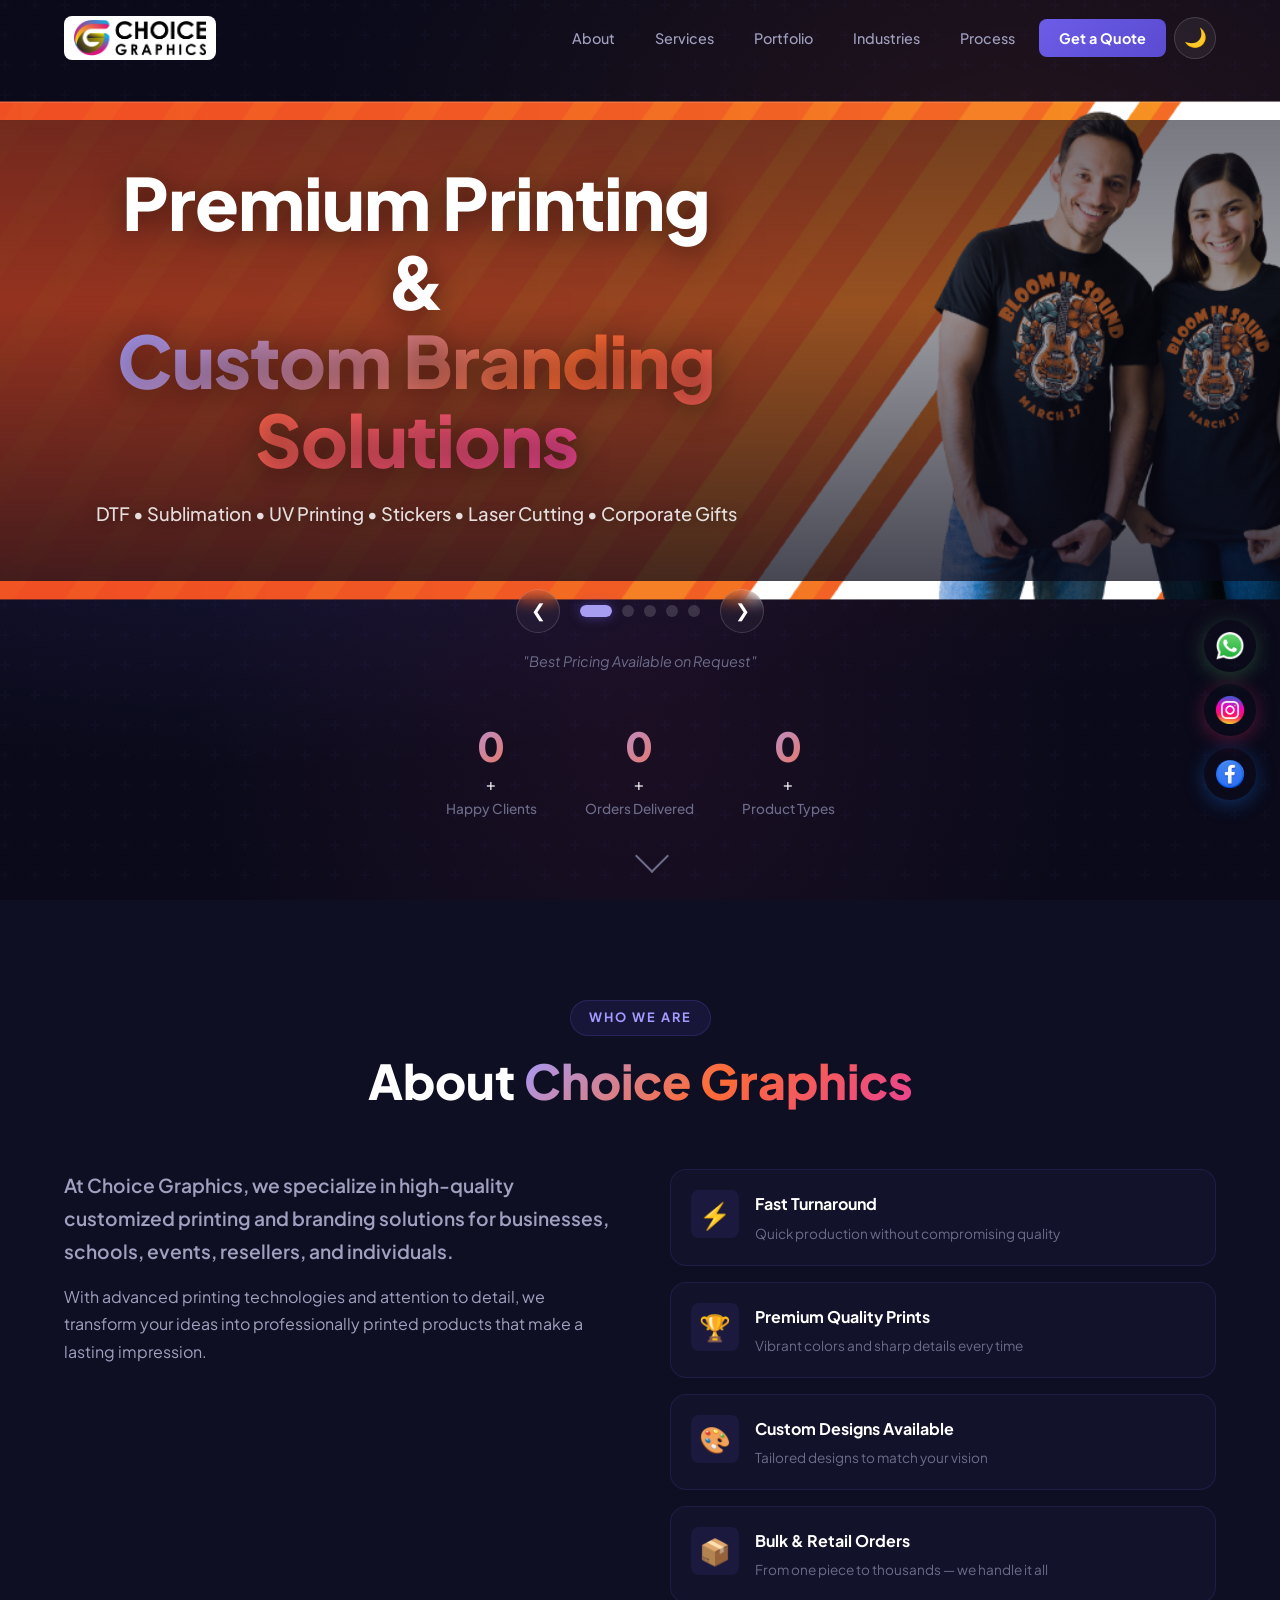
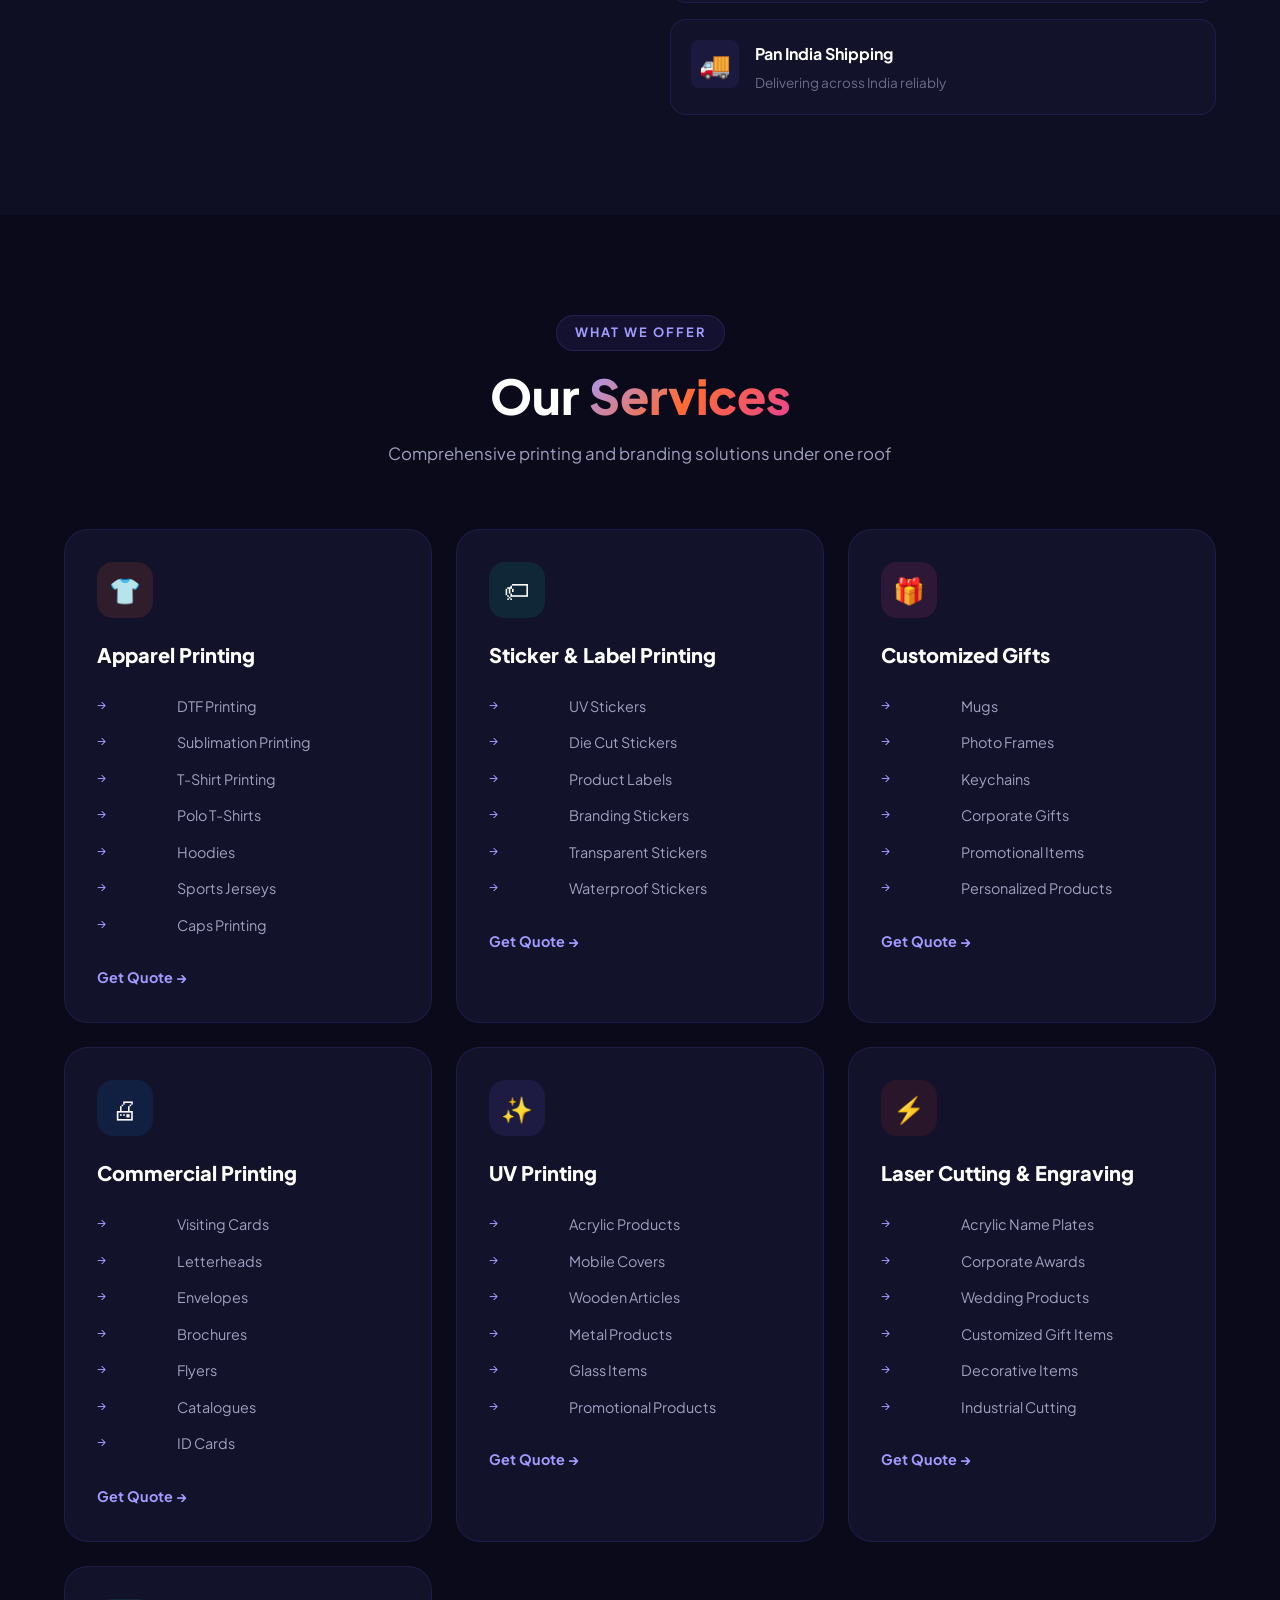
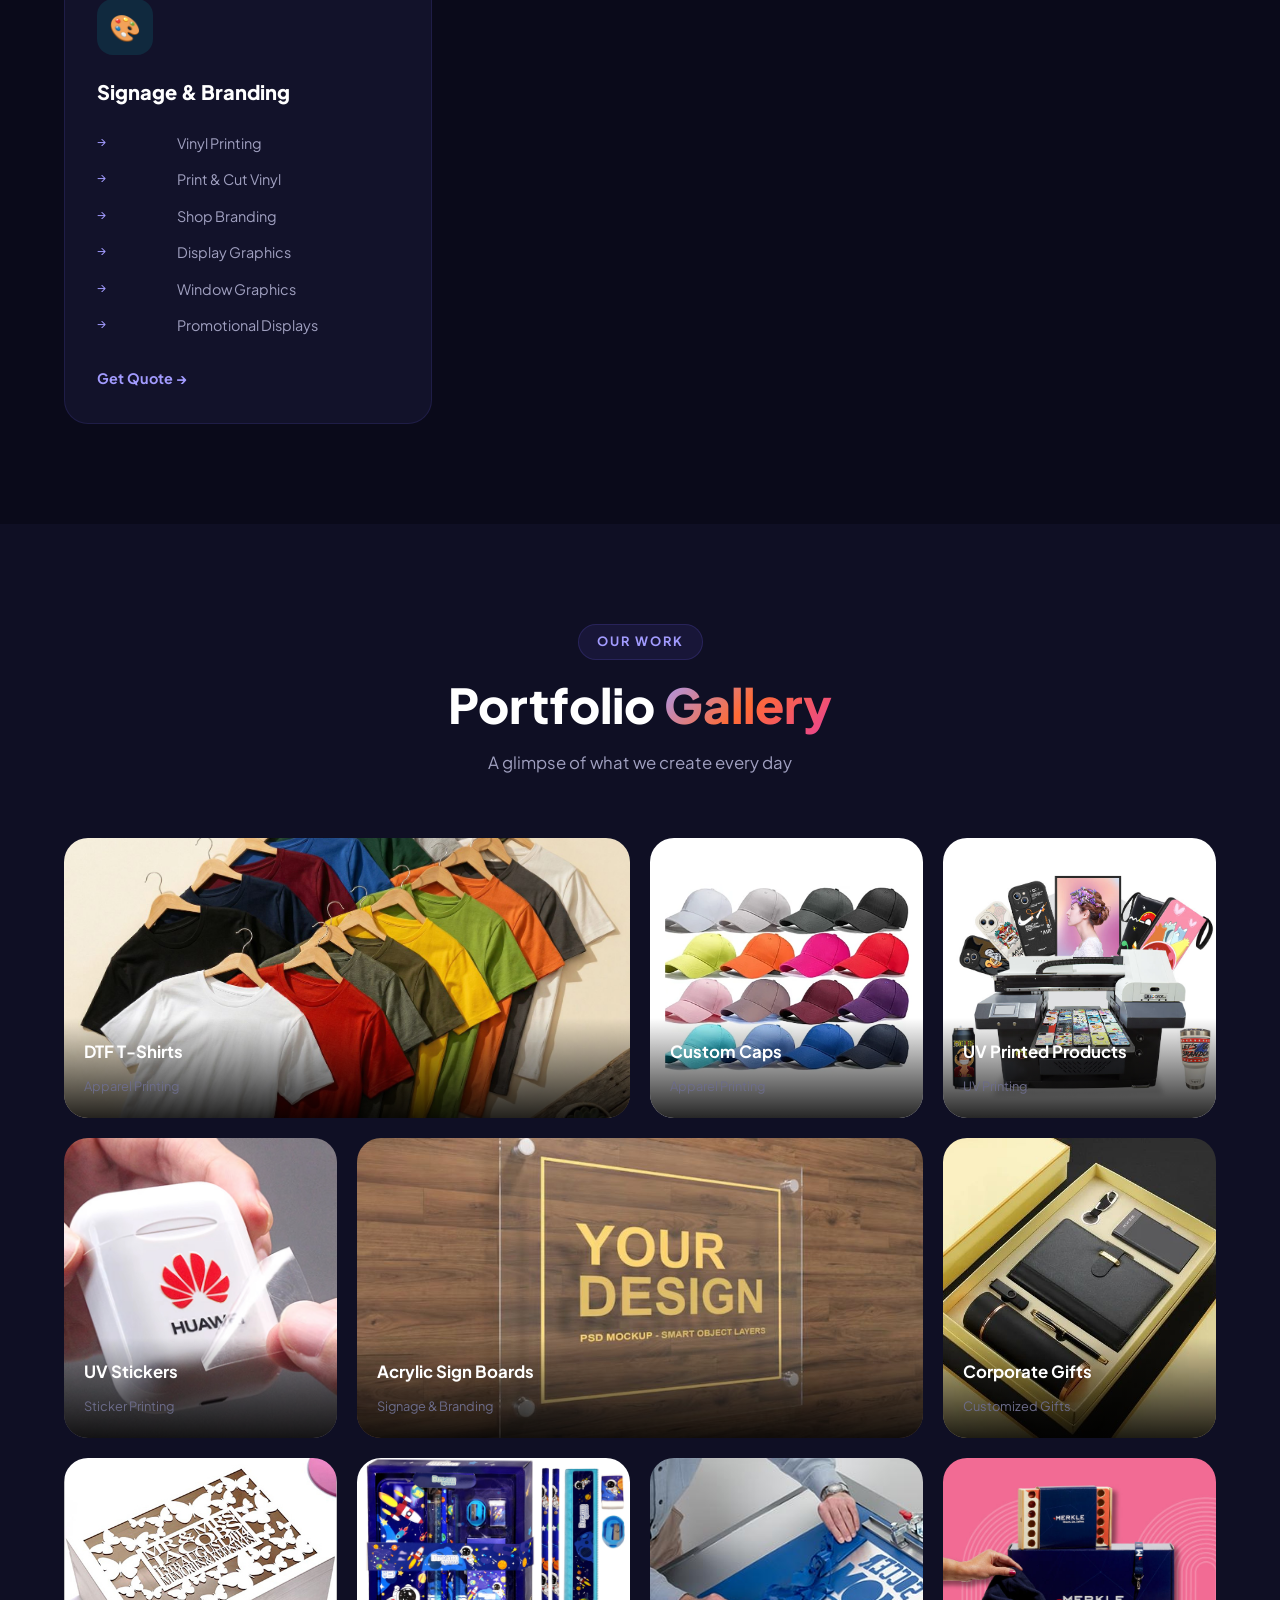
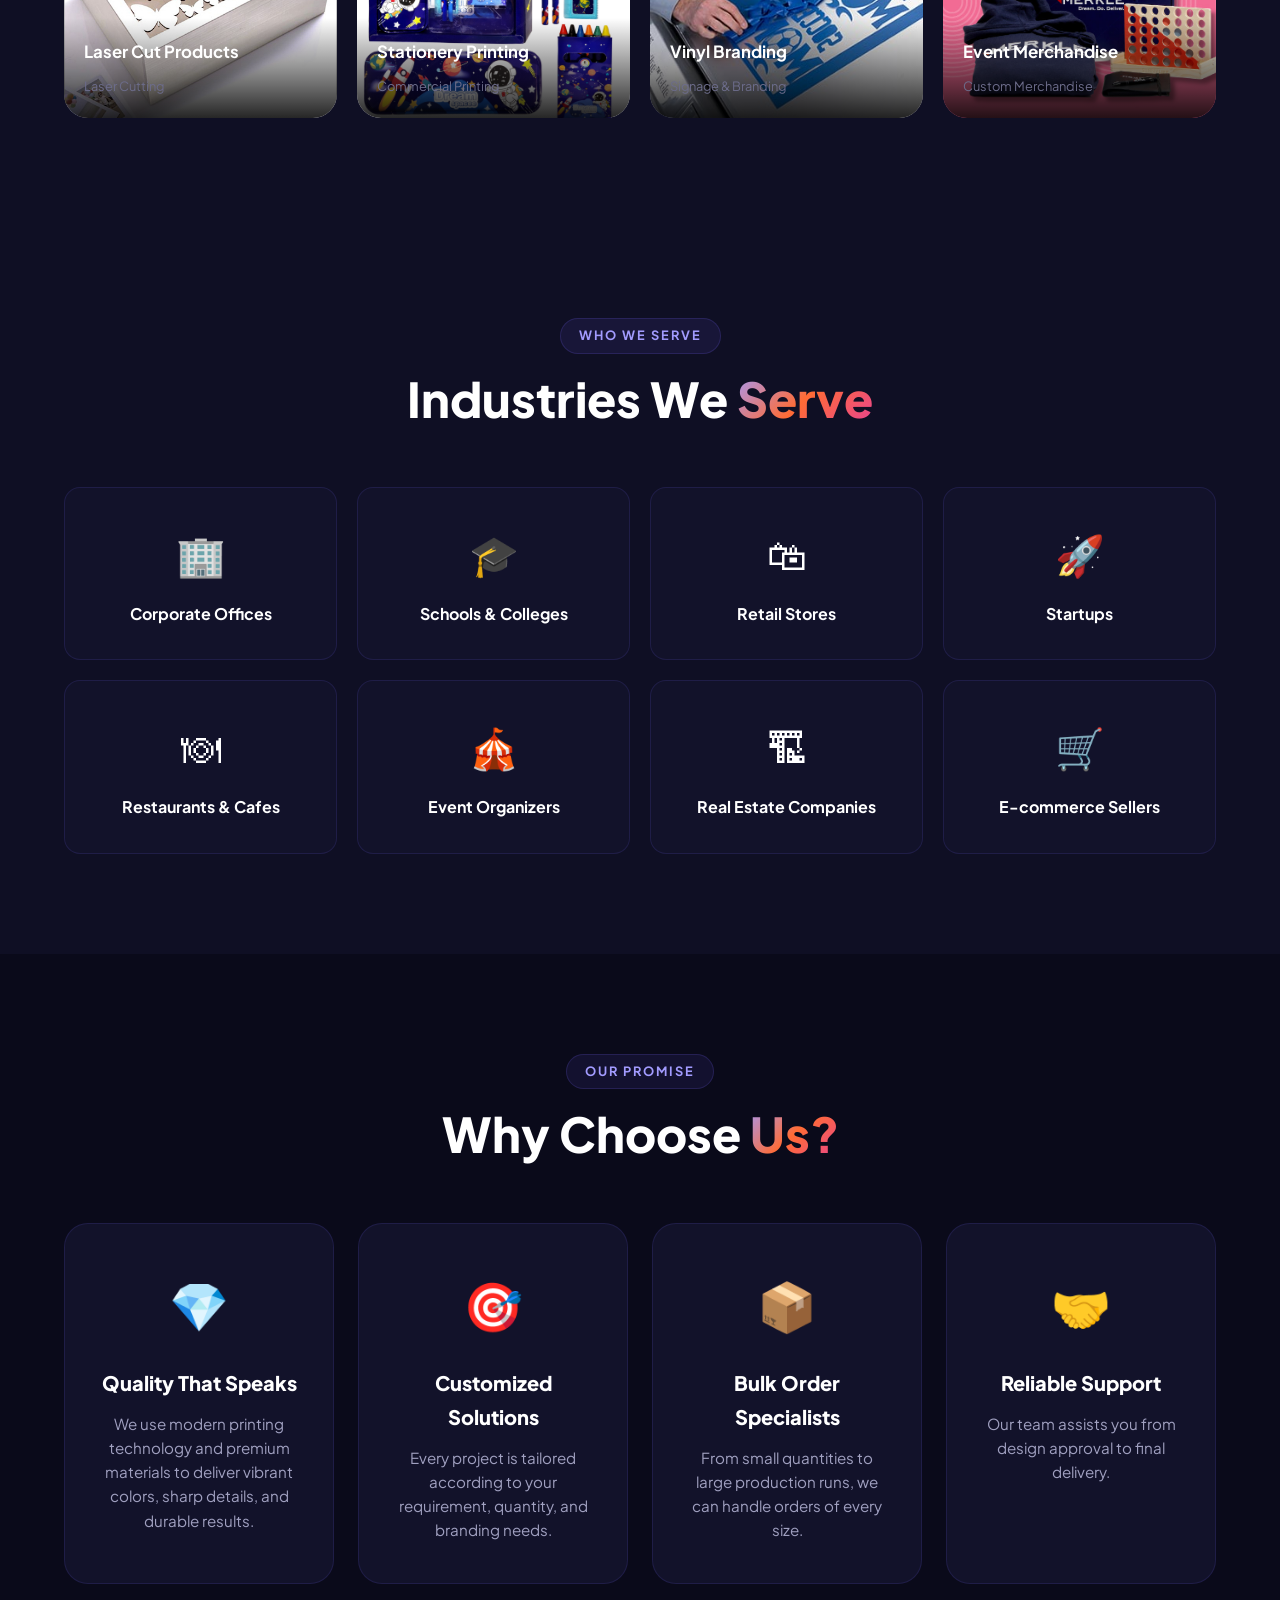
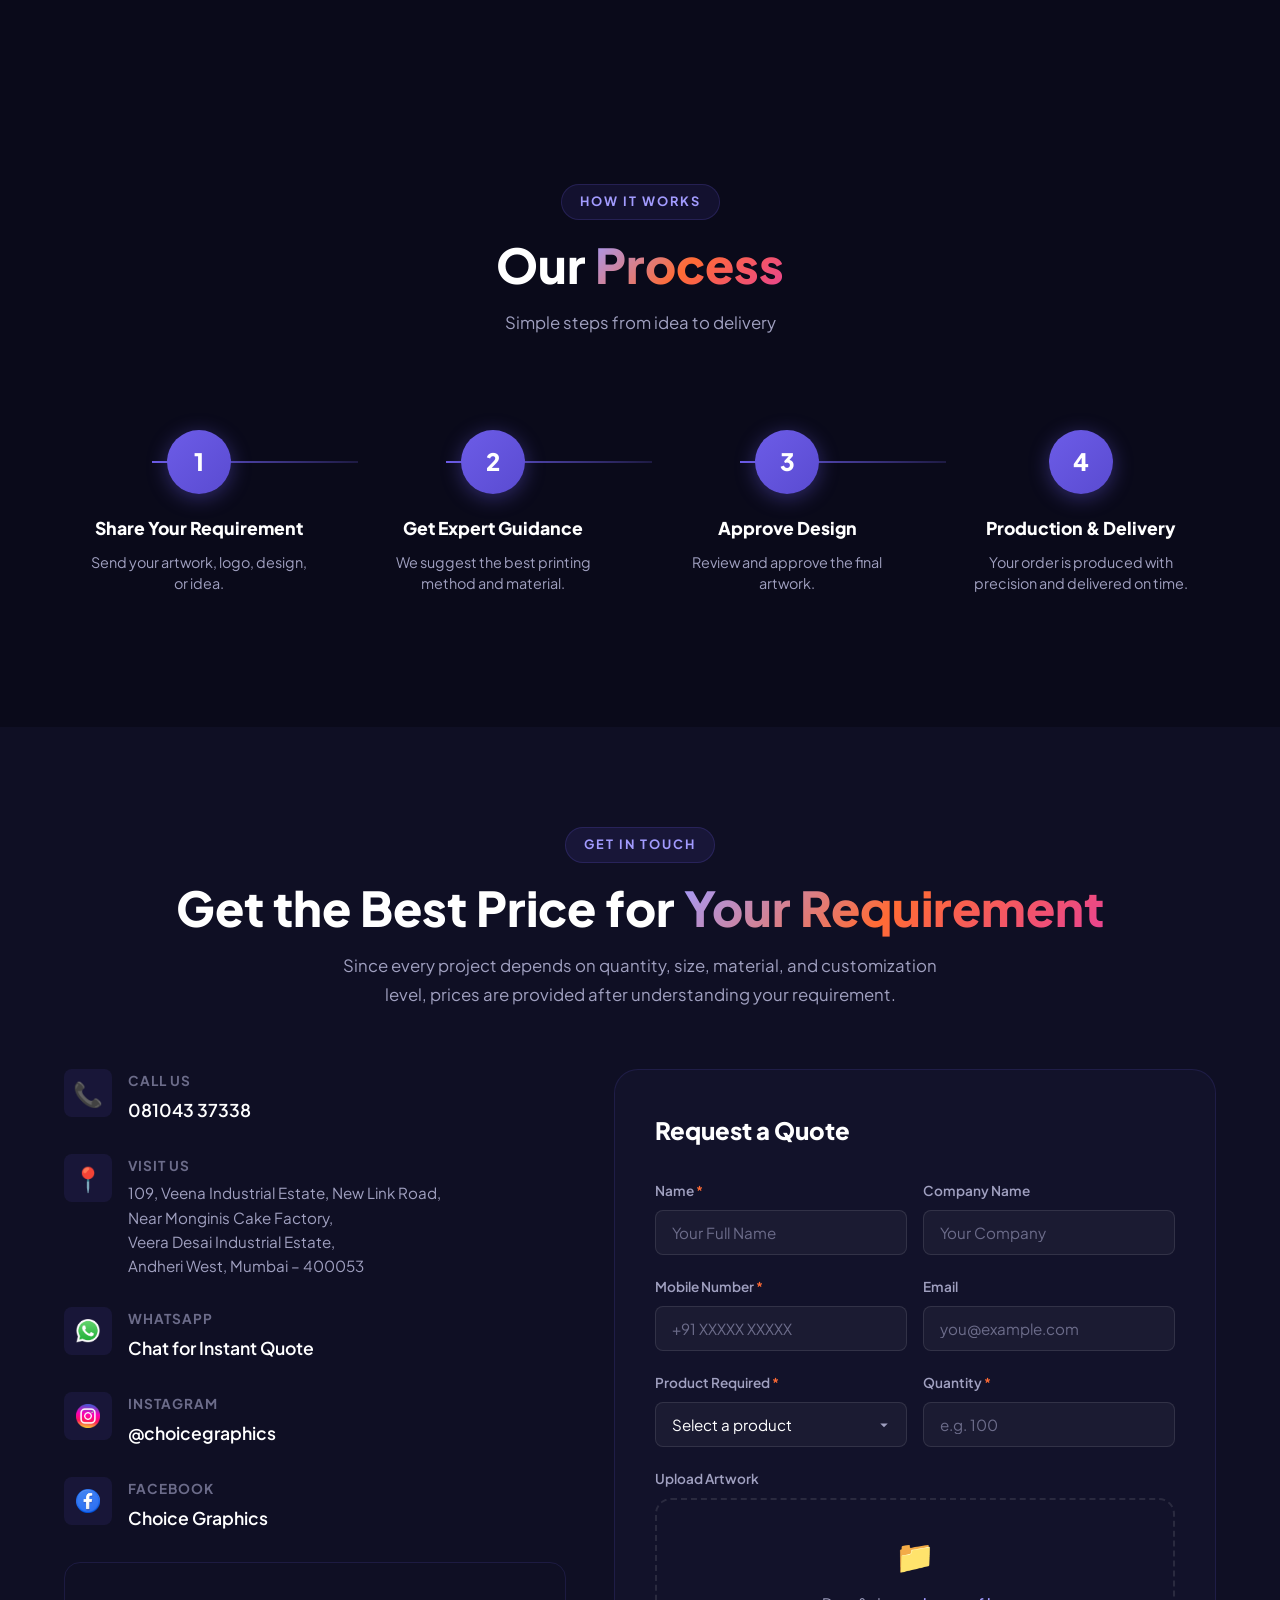
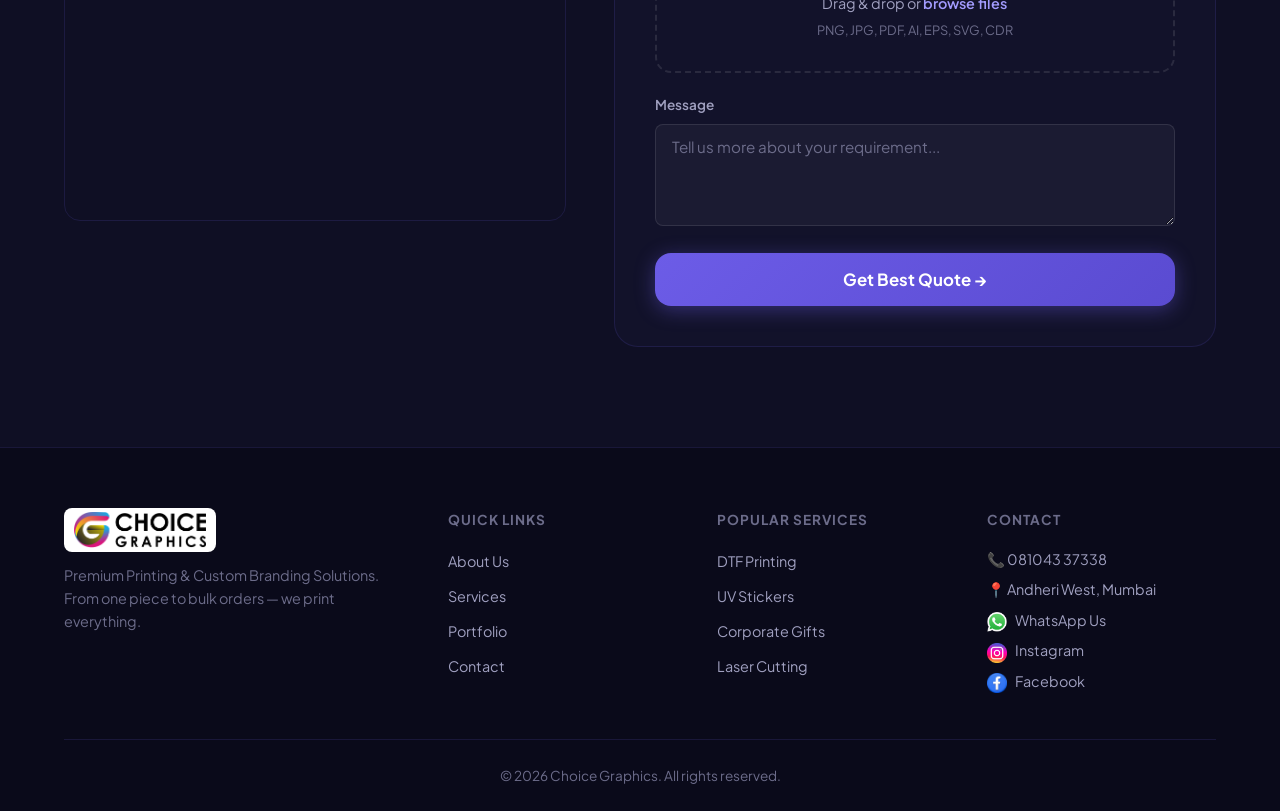
==== commit 92cbf5d2: "Fix CSS - remove duplicate content" ====
--- a/index.html
+++ b/index.html
@@ -1,9 +1,5 @@
-<<<<<<< HEAD
 <!DOCTYPE html>
 <html lang="en">
-  <link href="https://fonts.googleapis.com/css2?family=Inter:wght@400;500;600;700;800;900&family=Plus+Jakarta+Sans:wght@400;500;600;700;800&display=swap" rel="stylesheet" />
-  <link rel="stylesheet" href="https://cdnjs.cloudflare.com/ajax/libs/font-awesome/6.5.0/css/all.min.css" />
-</head>
 <head>
   <meta charset="UTF-8" />
   <meta name="viewport" content="width=device-width, initial-scale=1.0" />
@@ -13,6 +9,7 @@
   <link rel="preconnect" href="https://fonts.googleapis.com" />
   <link rel="preconnect" href="https://fonts.gstatic.com" crossorigin />
   <link href="https://fonts.googleapis.com/css2?family=Inter:wght@400;500;600;700;800;900&family=Plus+Jakarta+Sans:wght@400;500;600;700;800&display=swap" rel="stylesheet" />
+  <link rel="stylesheet" href="https://cdnjs.cloudflare.com/ajax/libs/font-awesome/6.5.0/css/all.min.css" />
 </head>
 <body>
   <!-- Navbar -->
--- a/styles.css
+++ b/styles.css
@@ -1,4 +1,4 @@
-<<<<<<< HEAD
+
 /* ===== RESET & BASE ===== */
 *, *::before, *::after {
   margin: 0;
@@ -1997,2003 +1997,3 @@
     padding: 6px 14px;
   }
 }
-=======
-/* ===== RESET & BASE ===== */
-*, *::before, *::after {
-  margin: 0;
-  padding: 0;
-  box-sizing: border-box;
-}
-
-:root {
-  --primary: #6c5ce7;
-  --primary-dark: #5a4bd1;
-  --primary-light: #a29bfe;
-  --accent-orange: #ff6b35;
-  --accent-green: #00b894;
-  --accent-pink: #e84393;
-  --accent-blue: #0984e3;
-  --accent-red: #d63031;
-  --accent-teal: #00cec9;
-  --bg-dark: #0a0a1a;
-  --bg-card: #12122a;
-  --bg-card-hover: #1a1a3e;
-  --bg-section: #0f0f24;
-  --text-primary: #ffffff;
-  --text-secondary: #a0a0c0;
-  --text-muted: #6c6c8a;
-  --border-color: rgba(108, 92, 231, 0.15);
-  --shadow-sm: 0 2px 8px rgba(0,0,0,0.2);
-  --shadow-md: 0 8px 32px rgba(0,0,0,0.3);
-  --shadow-lg: 0 16px 64px rgba(0,0,0,0.4);
-  --shadow-glow: 0 0 40px rgba(108, 92, 231, 0.15);
-  --radius-sm: 8px;
-  --radius-md: 16px;
-  --radius-lg: 24px;
-  --radius-xl: 32px;
-  --font-main: 'Plus Jakarta Sans', 'Inter', -apple-system, BlinkMacSystemFont, sans-serif;
-  --transition: 0.3s cubic-bezier(0.4, 0, 0.2, 1);
-}
-
-/* ===== LIGHT MODE ===== */
-[data-theme="light"] {
-  --bg-dark: #f5f5fa;
-  --bg-card: #ffffff;
-  --bg-card-hover: #f0f0f8;
-  --bg-section: #eeeef6;
-  --text-primary: #1a1a2e;
-  --text-secondary: #555580;
-  --text-muted: #8888aa;
-  --border-color: rgba(108, 92, 231, 0.12);
-  --shadow-sm: 0 2px 8px rgba(0,0,0,0.06);
-  --shadow-md: 0 8px 32px rgba(0,0,0,0.08);
-  --shadow-lg: 0 16px 64px rgba(0,0,0,0.1);
-  --shadow-glow: 0 0 40px rgba(108, 92, 231, 0.08);
-}
-
-[data-theme="light"] .hero {
-  background: radial-gradient(ellipse at 20% 50%, rgba(108, 92, 231, 0.08) 0%, transparent 50%),
-              radial-gradient(ellipse at 80% 20%, rgba(255, 107, 53, 0.06) 0%, transparent 50%),
-              radial-gradient(ellipse at 50% 80%, rgba(232, 67, 147, 0.05) 0%, transparent 50%),
-              var(--bg-dark);
-}
-
-[data-theme="light"] .hero-bg-overlay {
-  opacity: 0.3;
-}
-
-[data-theme="light"] .slide-overlay {
-  background: linear-gradient(
-    to bottom,
-    rgba(245, 245, 250, 0.45) 0%,
-    rgba(245, 245, 250, 0.3) 40%,
-    rgba(245, 245, 250, 0.65) 100%
-  );
-}
-
-[data-theme="light"] .hero-title {
-  text-shadow: 0 2px 20px rgba(0,0,0,0.15);
-}
-
-[data-theme="light"] .hero-subtitle {
-  color: rgba(26,26,46,0.8);
-  text-shadow: 0 1px 8px rgba(255,255,255,0.5);
-}
-
-[data-theme="light"] .navbar.scrolled {
-  background: rgba(10, 10, 26, 0.92);
-  border-bottom: 1px solid rgba(108, 92, 231, 0.15);
-}
-
-[data-theme="light"] .nav-links a {
-  color: #a0a0c0;
-}
-
-[data-theme="light"] .nav-links a:hover {
-  color: #fff;
-  background: rgba(108, 92, 231, 0.1);
-}
-
-[data-theme="light"] .feature-card:hover,
-[data-theme="light"] .service-card:hover,
-[data-theme="light"] .industry-card:hover,
-[data-theme="light"] .why-card:hover {
-  box-shadow: 0 8px 32px rgba(0,0,0,0.08);
-}
-
-[data-theme="light"] .service-card::before {
-  opacity: 0.6;
-}
-
-[data-theme="light"] .contact-form {
-  background: var(--bg-card);
-  border-color: var(--border-color);
-}
-
-[data-theme="light"] .form-group input,
-[data-theme="light"] .form-group select,
-[data-theme="light"] .form-group textarea {
-  background: rgba(0,0,0,0.02);
-  border-color: rgba(0,0,0,0.1);
-  color: var(--text-primary);
-}
-
-[data-theme="light"] .form-group input:focus,
-[data-theme="light"] .form-group select:focus,
-[data-theme="light"] .form-group textarea:focus {
-  border-color: var(--primary);
-  background: rgba(108, 92, 231, 0.03);
-}
-
-[data-theme="light"] .form-group select option {
-  background: var(--bg-card);
-  color: var(--text-primary);
-}
-
-[data-theme="light"] .file-upload {
-  border-color: rgba(0,0,0,0.1);
-}
-
-[data-theme="light"] .mobile-toggle span {
-  background: #fff;
-}
-
-[data-theme="light"] .nav-links.active {
-  background: rgba(10, 10, 26, 0.98);
-}
-
-[data-theme="light"] .slider-arrow {
-  background: rgba(0,0,0,0.04);
-  border-color: rgba(0,0,0,0.1);
-  color: var(--text-primary);
-}
-
-[data-theme="light"] .slider-arrow:hover {
-  background: var(--primary);
-  color: #fff;
-}
-
-[data-theme="light"] .slider-dot {
-  background: rgba(0,0,0,0.15);
-}
-
-[data-theme="light"] .slider-dot:hover {
-  background: rgba(0,0,0,0.3);
-}
-
-[data-theme="light"] .back-to-top {
-  background: var(--bg-card);
-  border-color: var(--border-color);
-  color: var(--text-primary);
-}
-
-[data-theme="light"] .scroll-arrow {
-  border-color: var(--text-muted);
-}
-
-[data-theme="light"] .hero-note {
-  color: var(--text-muted);
-}
-
-[data-theme="light"] .footer {
-  border-top-color: var(--border-color);
-}
-
-/* ===== THEME TOGGLE BUTTON ===== */
-.theme-toggle {
-  width: 42px;
-  height: 42px;
-  border-radius: 50%;
-  border: 1px solid rgba(255,255,255,0.15);
-  background: rgba(255,255,255,0.06);
-  cursor: pointer;
-  display: flex;
-  align-items: center;
-  justify-content: center;
-  transition: var(--transition);
-  position: relative;
-  overflow: hidden;
-  padding: 0;
-}
-
-.theme-toggle:hover {
-  background: var(--primary);
-  border-color: var(--primary);
-  transform: rotate(15deg);
-}
-
-.theme-icon-dark,
-.theme-icon-light {
-  position: absolute;
-  font-size: 1.15rem;
-  transition: var(--transition);
-}
-
-/* Default: dark mode — show moon, hide sun */
-.theme-icon-dark {
-  opacity: 1;
-  transform: rotate(0deg) scale(1);
-}
-
-.theme-icon-light {
-  opacity: 0;
-  transform: rotate(-90deg) scale(0.5);
-}
-
-/* Light mode: show sun, hide moon */
-[data-theme="light"] .theme-icon-dark {
-  opacity: 0;
-  transform: rotate(90deg) scale(0.5);
-}
-
-[data-theme="light"] .theme-icon-light {
-  opacity: 1;
-  transform: rotate(0deg) scale(1);
-}
-
-[data-theme="light"] .theme-toggle {
-  border-color: rgba(255,255,255,0.15);
-  background: rgba(255,255,255,0.06);
-}
-
-html {
-  scroll-behavior: smooth;
-  font-size: 16px;
-}
-
-body {
-  font-family: var(--font-main);
-  background: var(--bg-dark);
-  color: var(--text-primary);
-  line-height: 1.7;
-  overflow-x: hidden;
-  -webkit-font-smoothing: antialiased;
-  -moz-osx-font-smoothing: grayscale;
-}
-
-.container {
-  max-width: 1200px;
-  margin: 0 auto;
-  padding: 0 24px;
-}
-
-a {
-  color: var(--primary-light);
-  text-decoration: none;
-  transition: var(--transition);
-}
-
-a:hover {
-  color: var(--primary);
-}
-
-img { max-width: 100%; }
-
-/* ===== GRADIENT TEXT ===== */
-.gradient-text {
-  background: linear-gradient(135deg, var(--primary-light), var(--accent-orange), var(--accent-pink));
-  -webkit-background-clip: text;
-  -webkit-text-fill-color: transparent;
-  background-clip: text;
-}
-
-/* ===== BUTTONS ===== */
-.btn {
-  display: inline-flex;
-  align-items: center;
-  gap: 8px;
-  padding: 14px 28px;
-  border-radius: var(--radius-md);
-  font-weight: 700;
-  font-size: 0.95rem;
-  font-family: var(--font-main);
-  cursor: pointer;
-  transition: var(--transition);
-  border: none;
-  text-decoration: none;
-}
-
-.btn-primary {
-  background: linear-gradient(135deg, var(--primary), var(--primary-dark));
-  color: #fff;
-  box-shadow: 0 4px 20px rgba(108, 92, 231, 0.4);
-}
-
-.btn-primary:hover {
-  transform: translateY(-2px);
-  box-shadow: 0 8px 30px rgba(108, 92, 231, 0.6);
-  color: #fff;
-}
-
-.btn-secondary {
-  background: linear-gradient(135deg, #25d366, #128c7e);
-  color: #fff;
-  box-shadow: 0 4px 20px rgba(37, 211, 102, 0.3);
-}
-
-.btn-secondary:hover {
-  transform: translateY(-2px);
-  box-shadow: 0 8px 30px rgba(37, 211, 102, 0.5);
-  color: #fff;
-}
-
-.btn-outline {
-  background: transparent;
-  color: var(--text-primary);
-  border: 2px solid rgba(255,255,255,0.25);
-}
-
-.btn-outline:hover {
-  border-color: var(--primary-light);
-  background: rgba(108, 92, 231, 0.1);
-  color: var(--primary-light);
-  transform: translateY(-2px);
-}
-
-.btn-instagram {
-  background: linear-gradient(135deg, #f09433, #e6683c, #dc2743, #cc2366, #bc1888);
-  color: #fff;
-  box-shadow: 0 4px 20px rgba(225, 48, 108, 0.3);
-}
-
-.btn-instagram:hover {
-  transform: translateY(-2px);
-  box-shadow: 0 8px 30px rgba(225, 48, 108, 0.5);
-  color: #fff;
-}
-
-.btn-facebook {
-  background: linear-gradient(135deg, #1877f2, #0d5bbd);
-  color: #fff;
-  box-shadow: 0 4px 20px rgba(24, 119, 242, 0.3);
-}
-
-.btn-facebook:hover {
-  transform: translateY(-2px);
-  box-shadow: 0 8px 30px rgba(24, 119, 242, 0.5);
-  color: #fff;
-}
-
-.btn-full {
-  width: 100%;
-  justify-content: center;
-  padding: 16px 28px;
-  font-size: 1.05rem;
-}
-
-.btn-icon { font-size: 1.1em; }
-
-/* ===== NAVBAR ===== */
-.navbar {
-  position: fixed;
-  top: 0;
-  left: 0;
-  right: 0;
-  z-index: 1000;
-  padding: 16px 0;
-  transition: var(--transition);
-  background: transparent;
-}
-
-.navbar.scrolled {
-  background: rgba(10, 10, 26, 0.92);
-  backdrop-filter: blur(20px);
-  -webkit-backdrop-filter: blur(20px);
-  border-bottom: 1px solid var(--border-color);
-  padding: 10px 0;
-}
-
-.navbar-inner {
-  display: flex;
-  align-items: center;
-  justify-content: space-between;
-}
-
-.logo {
-  display: flex;
-  align-items: center;
-  gap: 4px;
-}
-
-.logo:hover { opacity: 0.9; }
-
-.logo-img {
-  height: 44px;
-  width: auto;
-  object-fit: contain;
-  transition: var(--transition);
-  background: #fff;
-  border-radius: 8px;
-  padding: 4px 10px;
-}
-
-.logo:hover .logo-img {
-  transform: scale(1.03);
-}
-
-.nav-links {
-  display: flex;
-  align-items: center;
-  gap: 8px;
-  list-style: none;
-}
-
-.nav-links a {
-  color: var(--text-secondary);
-  padding: 8px 16px;
-  border-radius: var(--radius-sm);
-  font-weight: 500;
-  font-size: 0.9rem;
-  transition: var(--transition);
-}
-
-.nav-links a:hover {
-  color: #fff;
-  background: rgba(108, 92, 231, 0.1);
-}
-
-.nav-cta {
-  background: linear-gradient(135deg, var(--primary), var(--primary-dark)) !important;
-  color: #fff !important;
-  padding: 10px 20px !important;
-  font-weight: 700 !important;
-}
-
-.nav-cta:hover {
-  box-shadow: 0 4px 20px rgba(108, 92, 231, 0.5);
-}
-
-.mobile-toggle {
-  display: none;
-  flex-direction: column;
-  gap: 5px;
-  background: none;
-  border: none;
-  cursor: pointer;
-  padding: 8px;
-}
-
-.mobile-toggle span {
-  width: 24px;
-  height: 2px;
-  background: #fff;
-  border-radius: 2px;
-  transition: var(--transition);
-}
-
-/* ===== HERO ===== */
-.hero {
-  position: relative;
-  min-height: 100vh;
-  display: flex;
-  flex-direction: column;
-  align-items: center;
-  justify-content: center;
-  padding: 120px 0 80px;
-  overflow: hidden;
-  background: radial-gradient(ellipse at 20% 50%, rgba(108, 92, 231, 0.15) 0%, transparent 50%),
-              radial-gradient(ellipse at 80% 20%, rgba(255, 107, 53, 0.1) 0%, transparent 50%),
-              radial-gradient(ellipse at 50% 80%, rgba(232, 67, 147, 0.08) 0%, transparent 50%),
-              var(--bg-dark);
-}
-
-.hero-bg-overlay {
-  position: absolute;
-  inset: 0;
-  background: url("data:image/svg+xml,%3Csvg width='60' height='60' viewBox='0 0 60 60' xmlns='http://www.w3.org/2000/svg'%3E%3Cg fill='none' fill-rule='evenodd'%3E%3Cg fill='%236c5ce7' fill-opacity='0.03'%3E%3Cpath d='M36 34v-4h-2v4h-4v2h4v4h2v-4h4v-2h-4zm0-30V0h-2v4h-4v2h4v4h2V6h4V4h-4zM6 34v-4H4v4H0v2h4v4h2v-4h4v-2H6zM6 4V0H4v4H0v2h4v4h2V6h4V4H6z'/%3E%3C/g%3E%3C/g%3E%3C/svg%3E");
-  pointer-events: none;
-}
-
-.hero-particles {
-  position: absolute;
-  inset: 0;
-  pointer-events: none;
-}
-
-.hero-particle {
-  position: absolute;
-  width: 4px;
-  height: 4px;
-  background: var(--primary-light);
-  border-radius: 50%;
-  opacity: 0.3;
-  animation: float-particle linear infinite;
-}
-
-@keyframes float-particle {
-  0% { transform: translateY(100vh) scale(0); opacity: 0; }
-  10% { opacity: 0.3; }
-  90% { opacity: 0.3; }
-  100% { transform: translateY(-10vh) scale(1); opacity: 0; }
-}
-
-.hero-content {
-  position: relative;
-  z-index: 2;
-  text-align: center;
-  max-width: 900px;
-}
-
-.hero-slide[data-slide="0"] .hero-content {
-  text-align: center !important;
-  max-width: 55% !important;
-  margin-left: 5% !important;
-  margin-right: auto !important;
-}
-
-/* ===== HERO SLIDER ===== */
-.hero-slider {
-  position: relative;
-  width: 100%;
-  flex: 1;
-  display: flex;
-  align-items: center;
-}
-
-.hero-slide {
-  position: absolute;
-  inset: 0;
-  display: flex;
-  align-items: center;
-  justify-content: center;
-  opacity: 0;
-  visibility: hidden;
-  transition: opacity 1s cubic-bezier(0.4, 0, 0.2, 1),
-              visibility 1s;
-}
-
-.hero-slide.active {
-  opacity: 1;
-  visibility: visible;
-}
-
-/* Slide background image */
-.slide-image {
-  position: absolute;
-  inset: 0;
-  width: 100%;
-  height: 100%;
-  object-fit: cover;
-  transition: transform 6s ease-out;
-}
-
-.hero-slide.active .slide-image {
-  transform: scale(1.08);
-}
-
-/* Dark overlay on images */
-.slide-overlay {
-  position: absolute;
-  inset: 0;
-  background: linear-gradient(
-    to bottom,
-    rgba(10, 10, 26, 0.55) 0%,
-    rgba(10, 10, 26, 0.4) 40%,
-    rgba(10, 10, 26, 0.75) 100%
-  );
-  z-index: 1;
-}
-
-/* Per-slide animated children */
-.hero-slide.active .hero-title {
-  animation: slideTitleIn 0.8s cubic-bezier(0.4, 0, 0.2, 1) 0.15s both;
-}
-
-.hero-slide.active .hero-subtitle {
-  animation: slideSubIn 0.8s cubic-bezier(0.4, 0, 0.2, 1) 0.35s both;
-}
-
-@keyframes slideTitleIn {
-  from { opacity: 0; transform: translateY(30px); filter: blur(6px); }
-  to   { opacity: 1; transform: translateY(0); filter: blur(0); }
-}
-
-@keyframes slideSubIn {
-  from { opacity: 0; transform: translateY(20px); }
-  to   { opacity: 1; transform: translateY(0); }
-}
-
-/* Slider Controls */
-.hero-slider-controls {
-  position: relative;
-  z-index: 10;
-  display: flex;
-  align-items: center;
-  justify-content: center;
-  gap: 20px;
-  margin-top: 8px;
-}
-
-.slider-arrow {
-  width: 44px;
-  height: 44px;
-  border-radius: 50%;
-  border: 1px solid rgba(255,255,255,0.15);
-  background: rgba(255,255,255,0.04);
-  color: #fff;
-  font-size: 1.1rem;
-  cursor: pointer;
-  transition: var(--transition);
-  display: flex;
-  align-items: center;
-  justify-content: center;
-  backdrop-filter: blur(8px);
-}
-
-.slider-arrow:hover {
-  background: var(--primary);
-  border-color: var(--primary);
-  transform: scale(1.08);
-}
-
-.slider-dots {
-  display: flex;
-  gap: 10px;
-  align-items: center;
-}
-
-.slider-dot {
-  width: 12px;
-  height: 12px;
-  border-radius: 50%;
-  border: none;
-  background: rgba(255,255,255,0.15);
-  cursor: pointer;
-  transition: var(--transition);
-  padding: 0;
-}
-
-.slider-dot:hover {
-  background: rgba(255,255,255,0.35);
-}
-
-.slider-dot.active {
-  background: var(--primary);
-  box-shadow: 0 0 12px rgba(108, 92, 231, 0.5);
-  width: 32px;
-  border-radius: 6px;
-}
-
-/* Progress bar inside active dot */
-.slider-dot.active {
-  position: relative;
-  overflow: hidden;
-}
-
-.slider-dot.active::after {
-  content: '';
-  position: absolute;
-  top: 0;
-  left: 0;
-  height: 100%;
-  background: rgba(255,255,255,0.4);
-  border-radius: 6px;
-  animation: dotProgress 5s linear forwards;
-}
-
-@keyframes dotProgress {
-  from { width: 0%; }
-  to   { width: 100%; }
-}
-
-/* Hero bottom (CTAs + Stats always visible) */
-.hero-bottom {
-  position: relative;
-  z-index: 10;
-  text-align: center;
-  margin-top: 16px;
-}
-
-.hero-badge {
-  display: inline-block;
-  padding: 8px 20px;
-  background: rgba(108, 92, 231, 0.12);
-  border: 1px solid rgba(108, 92, 231, 0.25);
-  border-radius: 50px;
-  font-size: 0.85rem;
-  font-weight: 600;
-  color: var(--primary-light);
-  margin-bottom: 28px;
-}
-
-.hero-title {
-  font-size: clamp(2.5rem, 6vw, 4.5rem);
-  font-weight: 900;
-  line-height: 1.1;
-  margin-bottom: 20px;
-  letter-spacing: -1px;
-  text-shadow: 0 4px 30px rgba(0,0,0,0.5);
-}
-
-.hero-subtitle {
-  font-size: clamp(0.95rem, 2vw, 1.15rem);
-  color: rgba(255,255,255,0.85);
-  margin-bottom: 10px;
-  font-weight: 500;
-  text-shadow: 0 2px 12px rgba(0,0,0,0.4);
-}
-
-.hero-ctas {
-  display: flex;
-  gap: 16px;
-  justify-content: center;
-  flex-wrap: wrap;
-  margin-bottom: 24px;
-  animation: fadeInUp 0.8s ease 0.3s both;
-}
-
-.hero-note {
-  font-style: italic;
-  color: var(--text-muted);
-  font-size: 0.9rem;
-  margin-bottom: 48px;
-  animation: fadeInUp 0.8s ease 0.4s both;
-}
-
-.hero-stats {
-  display: flex;
-  justify-content: center;
-  gap: 48px;
-  flex-wrap: wrap;
-  animation: fadeInUp 0.8s ease 0.5s both;
-}
-
-.stat {
-  text-align: center;
-}
-
-.stat-number {
-  display: block;
-  font-size: 2.5rem;
-  font-weight: 900;
-  background: linear-gradient(135deg, var(--primary-light), var(--accent-orange));
-  -webkit-background-clip: text;
-  -webkit-text-fill-color: transparent;
-  background-clip: text;
-  line-height: 1.2;
-}
-
-.stat-label {
-  display: block;
-  font-size: 0.85rem;
-  color: var(--text-muted);
-  font-weight: 500;
-}
-
-.hero-scroll-indicator {
-  position: absolute;
-  bottom: 32px;
-  left: 50%;
-  transform: translateX(-50%);
-  animation: fadeInUp 1s ease 1s both;
-}
-
-.scroll-arrow {
-  width: 24px;
-  height: 24px;
-  border-right: 2px solid var(--text-muted);
-  border-bottom: 2px solid var(--text-muted);
-  transform: rotate(45deg);
-  animation: scrollBounce 2s ease-in-out infinite;
-}
-
-@keyframes scrollBounce {
-  0%, 100% { transform: rotate(45deg) translateY(0); }
-  50% { transform: rotate(45deg) translateY(8px); }
-}
-
-@keyframes fadeInUp {
-  from { opacity: 0; transform: translateY(30px); }
-  to { opacity: 1; transform: translateY(0); }
-}
-
-@keyframes fadeInDown {
-  from { opacity: 0; transform: translateY(-20px); }
-  to { opacity: 1; transform: translateY(0); }
-}
-
-/* ===== SECTION COMMON ===== */
-section {
-  padding: 100px 0;
-}
-
-.section-header {
-  text-align: center;
-  margin-bottom: 60px;
-}
-
-.section-tag {
-  display: inline-block;
-  padding: 6px 18px;
-  background: rgba(108, 92, 231, 0.1);
-  border: 1px solid rgba(108, 92, 231, 0.2);
-  border-radius: 50px;
-  font-size: 0.8rem;
-  font-weight: 700;
-  color: var(--primary-light);
-  text-transform: uppercase;
-  letter-spacing: 2px;
-  margin-bottom: 16px;
-}
-
-.section-title {
-  font-size: clamp(2rem, 4vw, 3rem);
-  font-weight: 900;
-  line-height: 1.2;
-  margin-bottom: 16px;
-}
-
-.section-desc {
-  color: var(--text-secondary);
-  max-width: 600px;
-  margin: 0 auto;
-  font-size: 1.05rem;
-}
-
-/* ===== ABOUT ===== */
-.about {
-  background: var(--bg-section);
-}
-
-.about-grid {
-  display: grid;
-  grid-template-columns: 1fr 1fr;
-  gap: 60px;
-  align-items: start;
-}
-
-.about-lead {
-  font-size: 1.2rem;
-  font-weight: 600;
-  color: var(--text-primary);
-  line-height: 1.7;
-  margin-bottom: 16px;
-}
-
-.about-text p {
-  color: var(--text-secondary);
-  margin-bottom: 16px;
-}
-
-.about-features {
-  display: flex;
-  flex-direction: column;
-  gap: 16px;
-}
-
-.feature-card {
-  display: flex;
-  align-items: flex-start;
-  gap: 16px;
-  padding: 20px;
-  background: var(--bg-card);
-  border: 1px solid var(--border-color);
-  border-radius: var(--radius-md);
-  transition: var(--transition);
-}
-
-.feature-card:hover {
-  background: var(--bg-card-hover);
-  border-color: rgba(108, 92, 231, 0.3);
-  transform: translateX(4px);
-}
-
-.feature-icon {
-  font-size: 1.6rem;
-  flex-shrink: 0;
-  width: 48px;
-  height: 48px;
-  display: flex;
-  align-items: center;
-  justify-content: center;
-  background: rgba(108, 92, 231, 0.1);
-  border-radius: var(--radius-sm);
-}
-
-.feature-card h4 {
-  font-size: 1rem;
-  font-weight: 700;
-  margin-bottom: 4px;
-}
-
-.feature-card p {
-  font-size: 0.85rem;
-  color: var(--text-muted);
-}
-
-/* ===== SERVICES ===== */
-.services {
-  background: var(--bg-dark);
-}
-
-.services-grid {
-  display: grid;
-  grid-template-columns: repeat(auto-fit, minmax(320px, 1fr));
-  gap: 24px;
-}
-
-.service-card {
-  background: var(--bg-card);
-  border: 1px solid var(--border-color);
-  border-radius: var(--radius-lg);
-  padding: 32px;
-  transition: var(--transition);
-  position: relative;
-  overflow: hidden;
-}
-
-.service-card::before {
-  content: '';
-  position: absolute;
-  top: 0;
-  left: 0;
-  right: 0;
-  height: 3px;
-  background: linear-gradient(90deg, var(--primary), var(--accent-orange));
-  opacity: 0;
-  transition: var(--transition);
-}
-
-.service-card:hover {
-  transform: translateY(-4px);
-  border-color: rgba(108, 92, 231, 0.3);
-  box-shadow: var(--shadow-glow);
-}
-
-.service-card:hover::before {
-  opacity: 1;
-}
-
-.service-icon-wrap {
-  width: 56px;
-  height: 56px;
-  border-radius: var(--radius-md);
-  display: flex;
-  align-items: center;
-  justify-content: center;
-  font-size: 1.6rem;
-  margin-bottom: 20px;
-}
-
-.service-icon-wrap.orange { background: rgba(255, 107, 53, 0.12); }
-.service-icon-wrap.green { background: rgba(0, 184, 148, 0.12); }
-.service-icon-wrap.pink { background: rgba(232, 67, 147, 0.12); }
-.service-icon-wrap.blue { background: rgba(9, 132, 227, 0.12); }
-.service-icon-wrap.purple { background: rgba(108, 92, 231, 0.12); }
-.service-icon-wrap.red { background: rgba(214, 48, 49, 0.12); }
-.service-icon-wrap.teal { background: rgba(0, 206, 201, 0.12); }
-
-.service-card h3 {
-  font-size: 1.25rem;
-  font-weight: 800;
-  margin-bottom: 16px;
-}
-
-.service-list {
-  list-style: none;
-  margin-bottom: 20px;
-}
-
-.service-list li {
-  padding: 6px 0;
-  color: var(--text-secondary);
-  font-size: 0.9rem;
-  position: relative;
-  padding-left: 80px;
-}
-
-.service-list li::before {
-  content: '→';
-  position: absolute;
-  left: 0;
-  color: var(--primary-light);
-  font-size: 0.8rem;
-}
-
-.service-link {
-  display: inline-flex;
-  align-items: center;
-  font-weight: 700;
-  font-size: 0.9rem;
-  color: var(--primary-light);
-  transition: var(--transition);
-}
-
-.service-link:hover {
-  color: var(--accent-orange);
-  gap: 8px;
-}
-
-/* ===== INDUSTRIES ===== */
-.industries {
-  background: var(--bg-section);
-}
-
-.industries-grid {
-  display: grid;
-  grid-template-columns: repeat(auto-fit, minmax(220px, 1fr));
-  gap: 20px;
-}
-
-.industry-card {
-  background: var(--bg-card);
-  border: 1px solid var(--border-color);
-  border-radius: var(--radius-md);
-  padding: 32px 24px;
-  text-align: center;
-  transition: var(--transition);
-}
-
-.industry-card:hover {
-  transform: translateY(-4px);
-  border-color: rgba(108, 92, 231, 0.3);
-  background: var(--bg-card-hover);
-  box-shadow: var(--shadow-glow);
-}
-
-.industry-icon {
-  font-size: 2.5rem;
-  margin-bottom: 12px;
-}
-
-.industry-card h4 {
-  font-size: 1rem;
-  font-weight: 700;
-}
-
-/* ===== WHY CHOOSE US ===== */
-.why-choose {
-  background: var(--bg-dark);
-}
-
-.why-grid {
-  display: grid;
-  grid-template-columns: repeat(auto-fit, minmax(260px, 1fr));
-  gap: 24px;
-}
-
-.why-card {
-  background: var(--bg-card);
-  border: 1px solid var(--border-color);
-  border-radius: var(--radius-lg);
-  padding: 40px 32px;
-  text-align: center;
-  transition: var(--transition);
-}
-
-.why-card:hover {
-  transform: translateY(-4px);
-  border-color: rgba(108, 92, 231, 0.3);
-  box-shadow: var(--shadow-glow);
-}
-
-.why-icon {
-  font-size: 3rem;
-  margin-bottom: 20px;
-}
-
-.why-card h3 {
-  font-size: 1.25rem;
-  font-weight: 800;
-  margin-bottom: 12px;
-}
-
-.why-card p {
-  color: var(--text-secondary);
-  font-size: 0.95rem;
-  line-height: 1.6;
-}
-
-/* ===== PORTFOLIO ===== */
-.portfolio {
-  background: var(--bg-section);
-}
-
-.portfolio-grid {
-  display: grid;
-  grid-template-columns: repeat(4, 1fr);
-  gap: 20px;
-}
-
-.portfolio-card {
-  border-radius: var(--radius-lg);
-  overflow: hidden;
-  position: relative;
-  cursor: pointer;
-  transition: var(--transition);
-}
-
-.portfolio-card:hover {
-  transform: translateY(-4px) scale(1.02);
-  box-shadow: var(--shadow-lg);
-}
-
-.portfolio-card.large {
-  grid-column: span 2;
-}
-
-.portfolio-placeholder {
-  height: 280px;
-  display: flex;
-  align-items: center;
-  justify-content: center;
-  position: relative;
-}
-
-.portfolio-card.large .portfolio-placeholder {
-  height: 280px;
-}
-
-.portfolio-emoji {
-  font-size: 4rem;
-  filter: drop-shadow(0 4px 12px rgba(0,0,0,0.3));
-  transition: var(--transition);
-}
-
-.portfolio-card:hover .portfolio-emoji {
-  transform: scale(1.15);
-}
-
-.portfolio-info {
-  position: absolute;
-  bottom: 0;
-  left: 0;
-  right: 0;
-  padding: 20px;
-  background: linear-gradient(transparent, rgba(0,0,0,0.85));
-}
-
-.portfolio-info h4 {
-  font-size: 1.05rem;
-  font-weight: 700;
-  margin-bottom: 4px;
-}
-
-.portfolio-info span {
-  font-size: 0.8rem;
-  color: var(--text-muted);
-}
-
-/* Portfolio Slideshow Effect */
-.portfolio-slideshow .slide-img:nth-child(1) {
-  opacity: 1 !important;
-}
-
-.portfolio-card:hover .portfolio-slideshow .slide-img:nth-child(1) {
-  opacity: 0 !important;
-}
-
-.portfolio-card:hover .portfolio-slideshow .slide-img:nth-child(2) {
-  opacity: 1 !important;
-  transition-delay: 0s !important;
-}
-
-.portfolio-card:hover .portfolio-slideshow .slide-img:nth-child(2) {
-  animation: slideFadeInOut 3s ease-in-out infinite;
-}
-
-.portfolio-card:hover .portfolio-slideshow .slide-img:nth-child(3) {
-  animation: slideFadeInOut 3s ease-in-out 1.5s infinite;
-}
-
-@keyframes slideFadeInOut {
-  0%, 100% { opacity: 0; }
-  50% { opacity: 1; }
-}
-
-/* ===== PROCESS ===== */
-.process {
-  background: var(--bg-dark);
-}
-
-.process-grid {
-  display: grid;
-  grid-template-columns: repeat(4, 1fr);
-  gap: 24px;
-  position: relative;
-}
-
-.process-step {
-  text-align: center;
-  position: relative;
-  padding: 32px 20px;
-}
-
-.step-number {
-  width: 64px;
-  height: 64px;
-  border-radius: 50%;
-  background: linear-gradient(135deg, var(--primary), var(--primary-dark));
-  color: #fff;
-  font-size: 1.5rem;
-  font-weight: 900;
-  display: flex;
-  align-items: center;
-  justify-content: center;
-  margin: 0 auto 20px;
-  position: relative;
-  z-index: 2;
-  box-shadow: 0 4px 20px rgba(108, 92, 231, 0.4);
-}
-
-.step-connector {
-  position: absolute;
-  top: 63px;
-  right: -24px;
-  width: calc(100% - 64px);
-  height: 2px;
-  background: linear-gradient(90deg, var(--primary), rgba(108, 92, 231, 0.2));
-  z-index: 1;
-}
-
-.process-step:last-child .step-connector {
-  display: none;
-}
-
-.step-content h3 {
-  font-size: 1.1rem;
-  font-weight: 800;
-  margin-bottom: 8px;
-}
-
-.step-content p {
-  font-size: 0.9rem;
-  color: var(--text-secondary);
-  line-height: 1.5;
-}
-
-/* ===== CONTACT ===== */
-.contact {
-  background: var(--bg-section);
-}
-
-.contact-grid {
-  display: grid;
-  grid-template-columns: 1fr 1.2fr;
-  gap: 48px;
-  align-items: start;
-}
-
-.contact-item {
-  display: flex;
-  gap: 16px;
-  margin-bottom: 28px;
-  align-items: flex-start;
-}
-
-.contact-icon {
-  font-size: 1.5rem;
-  width: 48px;
-  height: 48px;
-  background: rgba(108, 92, 231, 0.1);
-  border-radius: var(--radius-sm);
-  display: flex;
-  align-items: center;
-  justify-content: center;
-  flex-shrink: 0;
-}
-
-.contact-item h4 {
-  font-size: 0.85rem;
-  font-weight: 700;
-  text-transform: uppercase;
-  letter-spacing: 1px;
-  color: var(--text-muted);
-  margin-bottom: 4px;
-}
-
-.contact-item a {
-  font-size: 1.1rem;
-  font-weight: 600;
-  color: var(--text-primary);
-}
-
-.contact-item a:hover {
-  color: var(--primary-light);
-}
-
-.contact-item p {
-  color: var(--text-secondary);
-  font-size: 0.95rem;
-  line-height: 1.6;
-}
-
-.map-container {
-  margin-top: 20px;
-  border-radius: var(--radius-md);
-  overflow: hidden;
-  border: 1px solid var(--border-color);
-}
-
-/* Contact Form */
-.contact-form {
-  background: var(--bg-card);
-  border: 1px solid var(--border-color);
-  border-radius: var(--radius-lg);
-  padding: 40px;
-}
-
-.contact-form h3 {
-  font-size: 1.5rem;
-  font-weight: 800;
-  margin-bottom: 28px;
-}
-
-.form-row {
-  display: grid;
-  grid-template-columns: 1fr 1fr;
-  gap: 16px;
-}
-
-.form-group {
-  margin-bottom: 20px;
-}
-
-.form-group label {
-  display: block;
-  font-size: 0.85rem;
-  font-weight: 600;
-  color: var(--text-secondary);
-  margin-bottom: 8px;
-}
-
-.required {
-  color: var(--accent-orange);
-}
-
-.form-group input,
-.form-group select,
-.form-group textarea {
-  width: 100%;
-  padding: 12px 16px;
-  background: rgba(255,255,255,0.04);
-  border: 1px solid rgba(255,255,255,0.1);
-  border-radius: var(--radius-sm);
-  color: var(--text-primary);
-  font-family: var(--font-main);
-  font-size: 0.95rem;
-  transition: var(--transition);
-  outline: none;
-}
-
-.form-group input::placeholder,
-.form-group textarea::placeholder {
-  color: var(--text-muted);
-}
-
-.form-group input:focus,
-.form-group select:focus,
-.form-group textarea:focus {
-  border-color: var(--primary);
-  background: rgba(108, 92, 231, 0.05);
-  box-shadow: 0 0 0 3px rgba(108, 92, 231, 0.1);
-}
-
-.form-group select {
-  cursor: pointer;
-  appearance: none;
-  background-image: url("data:image/svg+xml,%3Csvg xmlns='http://www.w3.org/2000/svg' width='12' height='12' fill='%23a0a0c0' viewBox='0 0 16 16'%3E%3Cpath d='M8 11L3 6h10l-5 5z'/%3E%3C/svg%3E");
-  background-repeat: no-repeat;
-  background-position: right 16px center;
-}
-
-.form-group select option {
-  background: var(--bg-card);
-  color: var(--text-primary);
-}
-
-.form-group textarea {
-  resize: vertical;
-  min-height: 100px;
-}
-
-.file-upload {
-  position: relative;
-  border: 2px dashed rgba(255,255,255,0.1);
-  border-radius: var(--radius-md);
-  padding: 28px;
-  text-align: center;
-  cursor: pointer;
-  transition: var(--transition);
-}
-
-.file-upload:hover {
-  border-color: var(--primary);
-  background: rgba(108, 92, 231, 0.05);
-}
-
-.file-upload input[type="file"] {
-  position: absolute;
-  inset: 0;
-  opacity: 0;
-  cursor: pointer;
-}
-
-.upload-icon {
-  font-size: 2rem;
-  display: block;
-  margin-bottom: 8px;
-}
-
-.file-upload p {
-  color: var(--text-secondary);
-  font-size: 0.9rem;
-}
-
-.upload-link {
-  color: var(--primary-light);
-  font-weight: 600;
-}
-
-.file-upload small {
-  color: var(--text-muted);
-  font-size: 0.8rem;
-}
-
-/* ===== FOOTER ===== */
-.footer {
-  background: var(--bg-dark);
-  border-top: 1px solid var(--border-color);
-  padding: 60px 0 24px;
-}
-
-.footer-grid {
-  display: grid;
-  grid-template-columns: 1.5fr 1fr 1fr 1fr;
-  gap: 40px;
-  margin-bottom: 40px;
-}
-
-.footer-brand .logo {
-  margin-bottom: 12px;
-}
-
-.footer-brand p {
-  color: var(--text-muted);
-  font-size: 0.9rem;
-  line-height: 1.6;
-}
-
-.footer-links h4,
-.footer-contact h4 {
-  font-size: 0.85rem;
-  font-weight: 700;
-  text-transform: uppercase;
-  letter-spacing: 1px;
-  color: var(--text-muted);
-  margin-bottom: 16px;
-}
-
-.footer-links ul {
-  list-style: none;
-}
-
-.footer-links li {
-  margin-bottom: 8px;
-}
-
-.footer-links a {
-  color: var(--text-secondary);
-  font-size: 0.9rem;
-}
-
-.footer-links a:hover {
-  color: var(--primary-light);
-}
-
-.footer-contact p {
-  color: var(--text-secondary);
-  font-size: 0.9rem;
-  margin-bottom: 6px;
-}
-
-.footer-contact a {
-  color: var(--text-secondary);
-}
-
-.footer-contact a:hover {
-  color: var(--primary-light);
-}
-
-.footer-bottom {
-  border-top: 1px solid var(--border-color);
-  padding-top: 24px;
-  text-align: center;
-}
-
-.footer-bottom p {
-  color: var(--text-muted);
-  font-size: 0.85rem;
-}
-
-/* ===== SOCIAL FLOATING BUTTONS ===== */
-.social-floats {
-  position: fixed;
-  bottom: 100px;
-  right: 24px;
-  display: flex;
-  flex-direction: column;
-  gap: 12px;
-  z-index: 999;
-}
-
-.social-float {
-  width: 52px;
-  height: 52px;
-  border-radius: 50%;
-  display: flex;
-  align-items: center;
-  justify-content: center;
-  font-size: 1.4rem;
-  transition: var(--transition);
-  color: #fff;
-  text-decoration: none;
-}
-
-.social-float:hover {
-  transform: scale(1.12);
-  color: #fff;
-}
-
-.social-float.whatsapp {
-  background: transparent;
-  box-shadow: 0 4px 20px rgba(42, 79, 55, 0.782);
-}
-
-.social-float.whatsapp:hover {
-  box-shadow: 0 6px 30px rgba(37, 211, 102, 0.6);
-}
-
-.social-float.instagram {
-  background: transparent;
-  box-shadow: 0 4px 20px rgba(225, 48, 108, 0.35);
-}
-
-.social-float.instagram:hover {
-  box-shadow: 0 6px 30px rgba(225, 48, 108, 0.55);
-}
-
-.social-float.facebook {
-  background: transparent;
-  box-shadow: 0 4px 20px rgba(24, 119, 242, 0.35);
-}
-
-.social-float.facebook:hover {
-  box-shadow: 0 6px 30px rgba(24, 119, 242, 0.55);
-}
-
-/* ===== BACK TO TOP ===== */
-.back-to-top {
-  position: fixed;
-  bottom: 30px;
-  right: 24px;
-  width: 48px;
-  height: 48px;
-  background: var(--bg-card);
-  border: 1px solid var(--border-color);
-  border-radius: 50%;
-  color: var(--text-primary);
-  font-size: 1.2rem;
-  cursor: pointer;
-  z-index: 998;
-  transition: var(--transition);
-  opacity: 0;
-  pointer-events: none;
-  display: flex;
-  align-items: center;
-  justify-content: center;
-}
-
-.back-to-top.visible {
-  opacity: 1;
-  pointer-events: auto;
-}
-
-.back-to-top:hover {
-  background: var(--primary);
-  border-color: var(--primary);
-}
-
-/* ===== GALLERY MODAL ===== */
-.gallery-modal {
-  position: fixed;
-  top: 0;
-  left: 0;
-  width: 100%;
-  height: 100%;
-  background: rgba(0, 0, 0, 0.95);
-  z-index: 10000;
-  display: none;
-  align-items: center;
-  justify-content: center;
-  opacity: 0;
-  transition: opacity 0.3s ease;
-}
-
-.gallery-modal.active {
-  display: flex;
-  opacity: 1;
-}
-
-.gallery-wrapper {
-  position: relative;
-  display: flex;
-  flex-direction: column-reverse;
-  width: 100%;
-  height: 100%;
-  gap: 0;
-}
-
-/* Thumbnails Grid */
-.gallery-thumbnails {
-  display: flex;
-  justify-content: center;
-  gap: 12px;
-  padding: 15px 20px;
-  max-height: 130px;
-  overflow-y: auto;
-  background: rgba(0, 0, 0, 0.3);
-  width: 100%;
-}
-
-.gallery-thumbnails img {
-  width: 100px;
-  height: 100px;
-  object-fit: cover;
-  border-radius: 8px;
-  cursor: pointer;
-  transition: all 0.3s ease;
-  border: 3px solid transparent;
-  opacity: 0.6;
-  flex-shrink: 0;
-}
-
-.gallery-thumbnails img:hover {
-  opacity: 1;
-  transform: scale(1.05);
-  border-color: var(--primary-light);
-}
-
-.gallery-thumbnails img.active {
-  opacity: 1;
-  border-color: var(--primary);
-  box-shadow: 0 0 20px rgba(108, 92, 231, 0.6);
-}
-
-.gallery-content {
-  position: relative;
-  flex: 1;
-  display: flex;
-  align-items: center;
-  justify-content: center;
-  min-height: 0;
-  padding: 0;
-}
-
-.gallery-content img {
-  max-width: 90%;
-  max-height: calc(100vh - 160px);
-  object-fit: contain;
-  border-radius: 12px;
-  box-shadow: 0 20px 80px rgba(0,0,0,0.6);
-  transition: opacity 0.3s ease;
-}
-
-/* Close Button - Top Right */
-.gallery-close {
-  position: absolute;
-  top: 20px;
-  right: 20px;
-  width: 50px;
-  height: 50px;
-  border: 2px solid rgba(255,255,255,0.3);
-  background: rgba(0, 0, 0, 0.6);
-  backdrop-filter: blur(10px);
-  color: #fff;
-  font-size: 2rem;
-  border-radius: 50%;
-  cursor: pointer;
-  transition: all 0.3s ease;
-  display: flex;
-  align-items: center;
-  justify-content: center;
-  z-index: 10001;
-  line-height: 1;
-}
-
-.gallery-close:hover {
-  background: var(--primary);
-  border-color: var(--primary);
-  transform: scale(1.1) rotate(90deg);
-  box-shadow: 0 8px 30px rgba(108, 92, 231, 0.5);
-}
-
-/* Navigation Arrows - Sides of Image */
-.gallery-nav {
-  position: absolute;
-  top: 50%;
-  transform: translateY(-50%);
-  width: 60px;
-  height: 60px;
-  border: 2px solid rgba(255,255,255,0.3);
-  background: rgba(0, 0, 0, 0.5);
-  backdrop-filter: blur(10px);
-  color: #fff;
-  font-size: 1.8rem;
-  border-radius: 50%;
-  cursor: pointer;
-  transition: all 0.3s ease;
-  display: flex;
-  align-items: center;
-  justify-content: center;
-  z-index: 10001;
-}
-
-.gallery-nav:hover {
-  background: var(--primary);
-  border-color: var(--primary);
-  transform: translateY(-50%) scale(1.15);
-  box-shadow: 0 8px 30px rgba(108, 92, 231, 0.5);
-}
-
-.gallery-prev {
-  left: 30px;
-}
-
-.gallery-next {
-  right: 30px;
-}
-
-/* Remove counter */
-.gallery-counter {
-  display: none;
-}
-
-/* ===== SERVICE IMAGE MODAL ===== */
-.service-image-modal {
-  position: fixed;
-  top: 0;
-  left: 0;
-  width: 100%;
-  height: 100%;
-  background: rgba(0, 0, 0, 0.9);
-  z-index: 10002;
-  display: none;
-  align-items: center;
-  justify-content: center;
-  opacity: 0;
-  transition: opacity 0.3s ease;
-}
-
-.service-image-modal.active {
-  display: flex;
-  opacity: 1;
-}
-
-.service-image-modal img {
-  max-width: 90%;
-  max-height: 85vh;
-  object-fit: contain;
-  border-radius: 12px;
-  box-shadow: 0 20px 80px rgba(0,0,0,0.7);
-  animation: zoomIn 0.3s ease;
-}
-
-@keyframes zoomIn {
-  from {
-    transform: scale(0.8);
-    opacity: 0;
-  }
-  to {
-    transform: scale(1);
-    opacity: 1;
-  }
-}
-
-.service-image-close {
-  position: absolute;
-  top: 30px;
-  right: 30px;
-  width: 50px;
-  height: 50px;
-  border: 2px solid rgba(255,255,255,0.3);
-  background: rgba(0, 0, 0, 0.6);
-  backdrop-filter: blur(10px);
-  color: #fff;
-  font-size: 2rem;
-  border-radius: 50%;
-  cursor: pointer;
-  transition: all 0.3s ease;
-  display: flex;
-  align-items: center;
-  justify-content: center;
-  line-height: 1;
-  z-index: 10003;
-}
-
-.service-image-close:hover {
-  background: var(--primary);
-  border-color: var(--primary);
-  transform: scale(1.1) rotate(90deg);
-  box-shadow: 0 8px 30px rgba(108, 92, 231, 0.5);
-}
-
-.service-list li {
-  transition: all 0.3s ease;
-}
-
-.service-list li:hover {
-  color: var(--primary-light);
-  transform: translateX(5px);
-}
-
-/* ===== ANIMATIONS (scroll reveal) ===== */
-.reveal {
-  opacity: 0;
-  transform: translateY(40px);
-  transition: opacity 0.7s ease, transform 0.7s ease;
-}
-
-.reveal.visible {
-  opacity: 1;
-  transform: translateY(0);
-}
-
-/* ===== RESPONSIVE ===== */
-@media (max-width: 1024px) {
-  .about-grid {
-    grid-template-columns: 1fr;
-    gap: 40px;
-  }
-
-  .portfolio-grid {
-    grid-template-columns: repeat(3, 1fr);
-  }
-
-  .process-grid {
-    grid-template-columns: repeat(2, 1fr);
-  }
-
-  .step-connector {
-    display: none;
-  }
-
-  .contact-grid {
-    grid-template-columns: 1fr;
-  }
-
-  .footer-grid {
-    grid-template-columns: 1fr 1fr;
-  }
-}
-
-@media (max-width: 768px) {
-  .logo-img {
-    height: 34px;
-    padding: 3px 8px;
-  }
-
-  .nav-links {
-    position: fixed;
-    top: 0;
-    right: -100%;
-    width: 280px;
-    height: 100vh;
-    background: rgba(10, 10, 26, 0.98);
-    backdrop-filter: blur(20px);
-    -webkit-backdrop-filter: blur(20px);
-    flex-direction: column;
-    padding: 80px 32px 32px;
-    gap: 8px;
-    transition: var(--transition);
-    border-left: 1px solid var(--border-color);
-  }
-
-  .nav-links.active {
-    right: 0;
-  }
-
-  .nav-links a {
-    font-size: 1rem;
-    padding: 12px 16px;
-    width: 100%;
-  }
-
-  .mobile-toggle {
-    display: flex;
-    z-index: 1001;
-  }
-
-  .mobile-toggle.active span:nth-child(1) {
-    transform: rotate(45deg) translate(5px, 5px);
-  }
-
-  .mobile-toggle.active span:nth-child(2) {
-    opacity: 0;
-  }
-
-  .mobile-toggle.active span:nth-child(3) {
-    transform: rotate(-45deg) translate(5px, -5px);
-  }
-
-  .hero-title {
-    font-size: clamp(2rem, 8vw, 3rem);
-  }
-
-  .hero-ctas {
-    flex-direction: column;
-    align-items: center;
-  }
-
-  .hero-ctas .btn {
-    width: 100%;
-    max-width: 280px;
-    justify-content: center;
-  }
-
-  .hero-stats {
-    gap: 24px;
-  }
-
-  .stat-number {
-    font-size: 2rem;
-  }
-
-  .services-grid {
-    grid-template-columns: 1fr;
-  }
-
-  .portfolio-grid {
-    grid-template-columns: repeat(2, 1fr);
-  }
-
-  .portfolio-card.large {
-    grid-column: span 2;
-  }
-
-  .process-grid {
-    grid-template-columns: 1fr;
-    gap: 16px;
-  }
-
-  .form-row {
-    grid-template-columns: 1fr;
-  }
-
-  .contact-form {
-    padding: 28px 20px;
-  }
-
-  .footer-grid {
-    grid-template-columns: 1fr;
-    gap: 32px;
-  }
-
-  section {
-    padding: 72px 0;
-  }
-}
-
-@media (max-width: 480px) {
-  .portfolio-grid {
-    grid-template-columns: 1fr;
-  }
-
-  .portfolio-card.large {
-    grid-column: span 1;
-  }
-
-  .industries-grid {
-    grid-template-columns: repeat(2, 1fr);
-  }
-
-  .why-grid {
-    grid-template-columns: 1fr;
-  }
-
-  .hero-badge {
-    font-size: 0.75rem;
-    padding: 6px 14px;
-  }
-}
->>>>>>> 69e8bb2360dfda81e9e6c80f010c6011129e0551
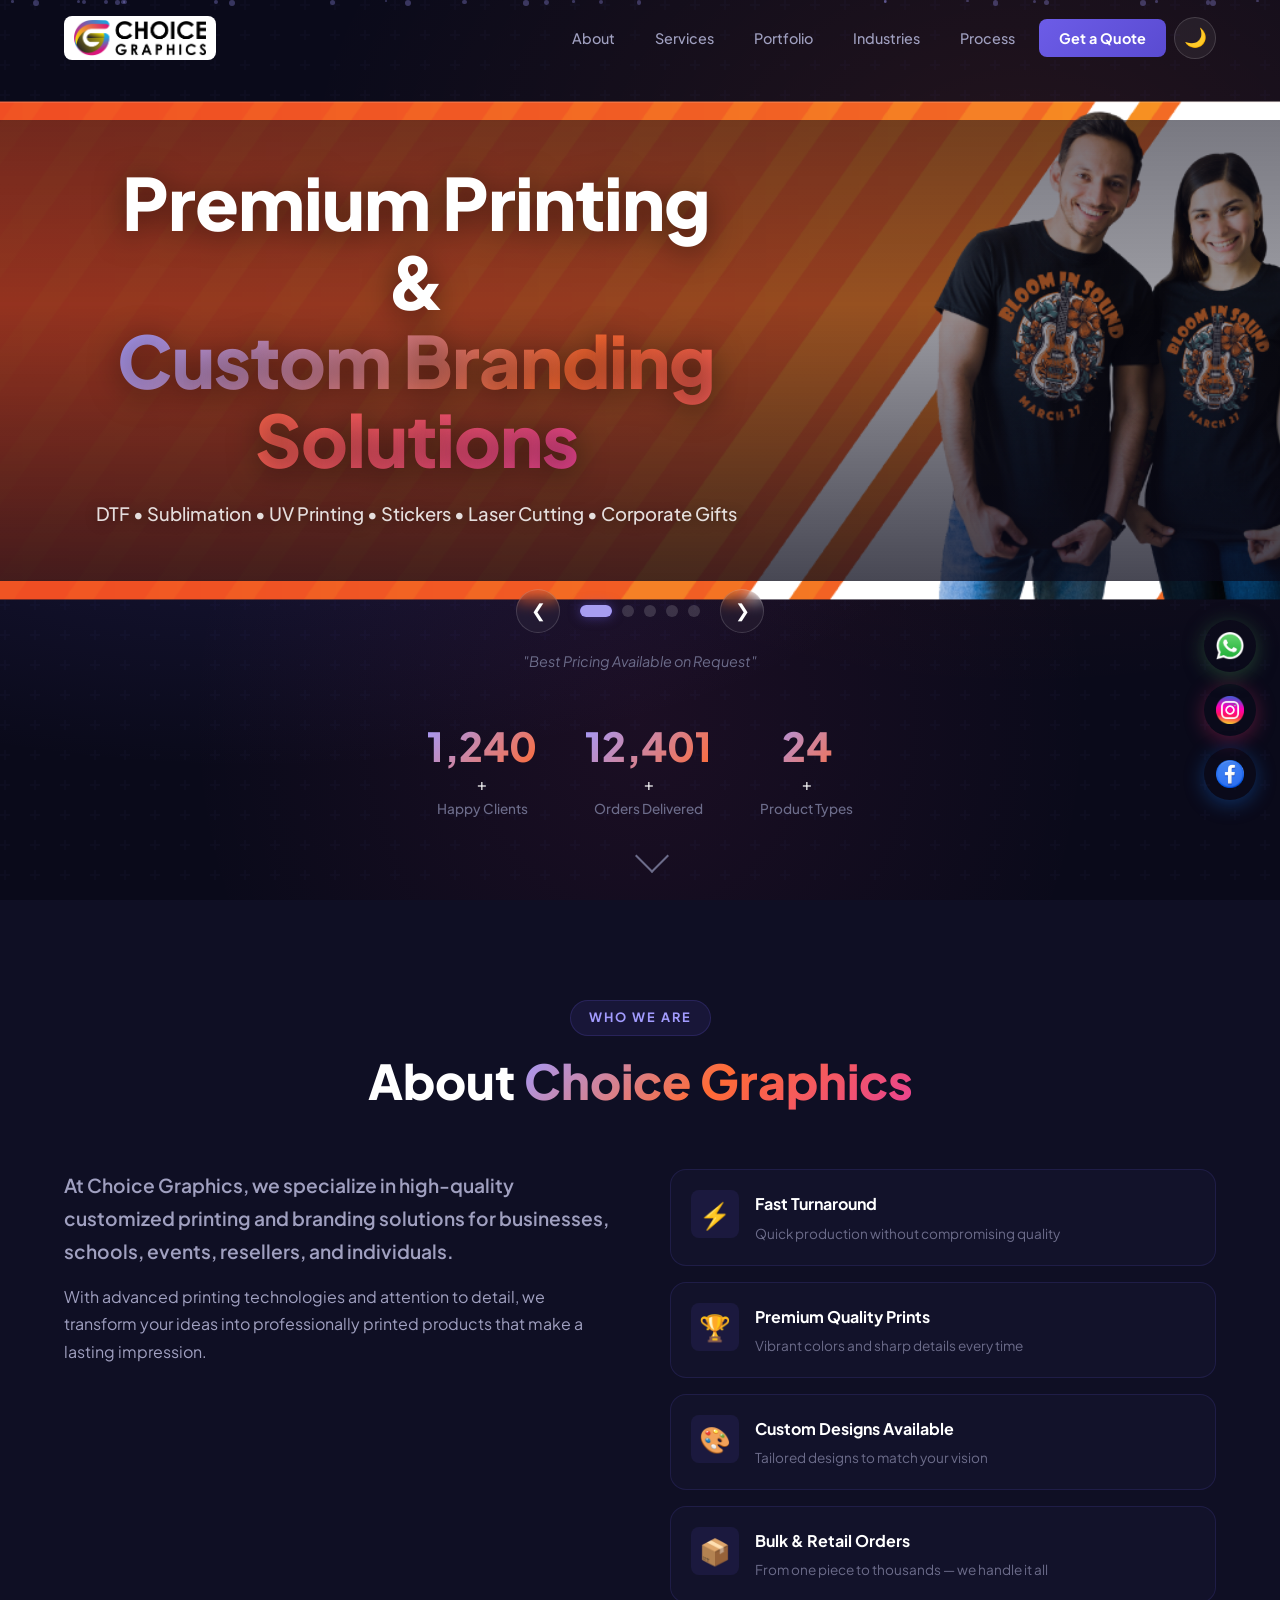
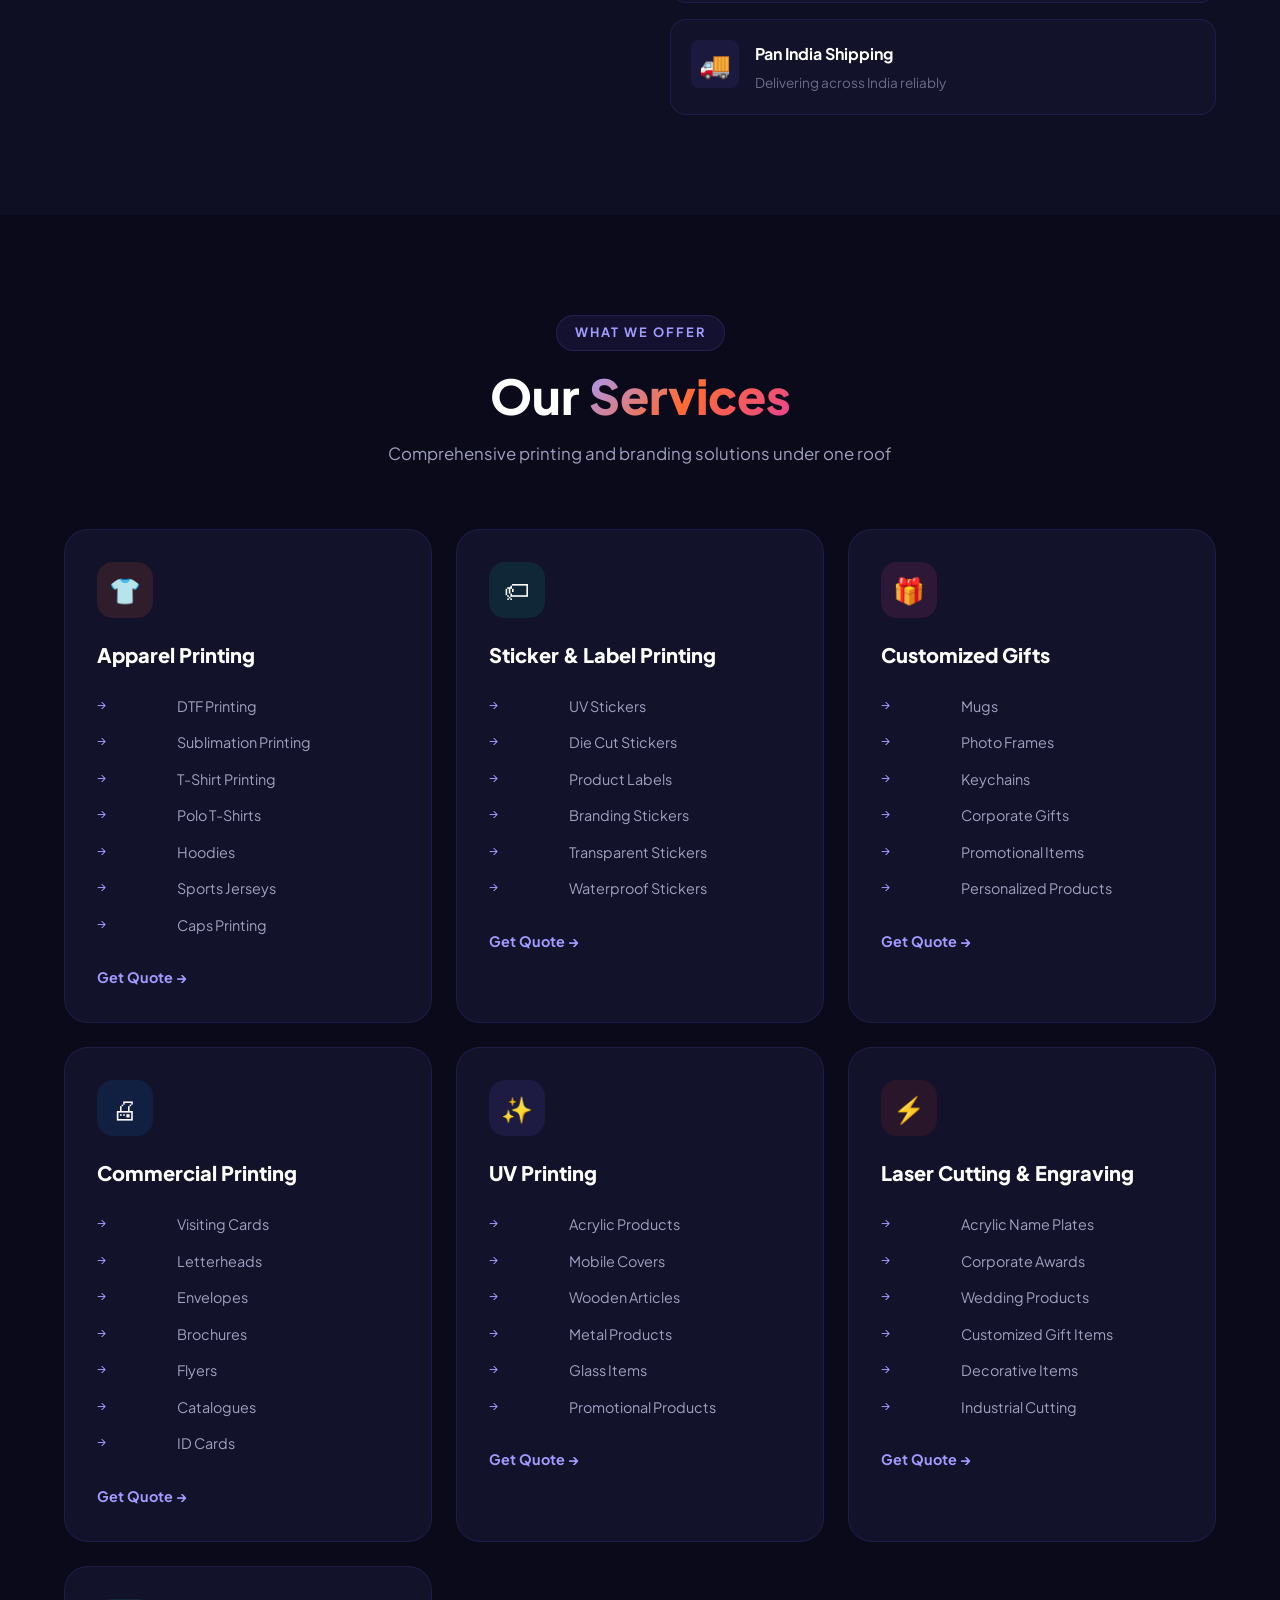
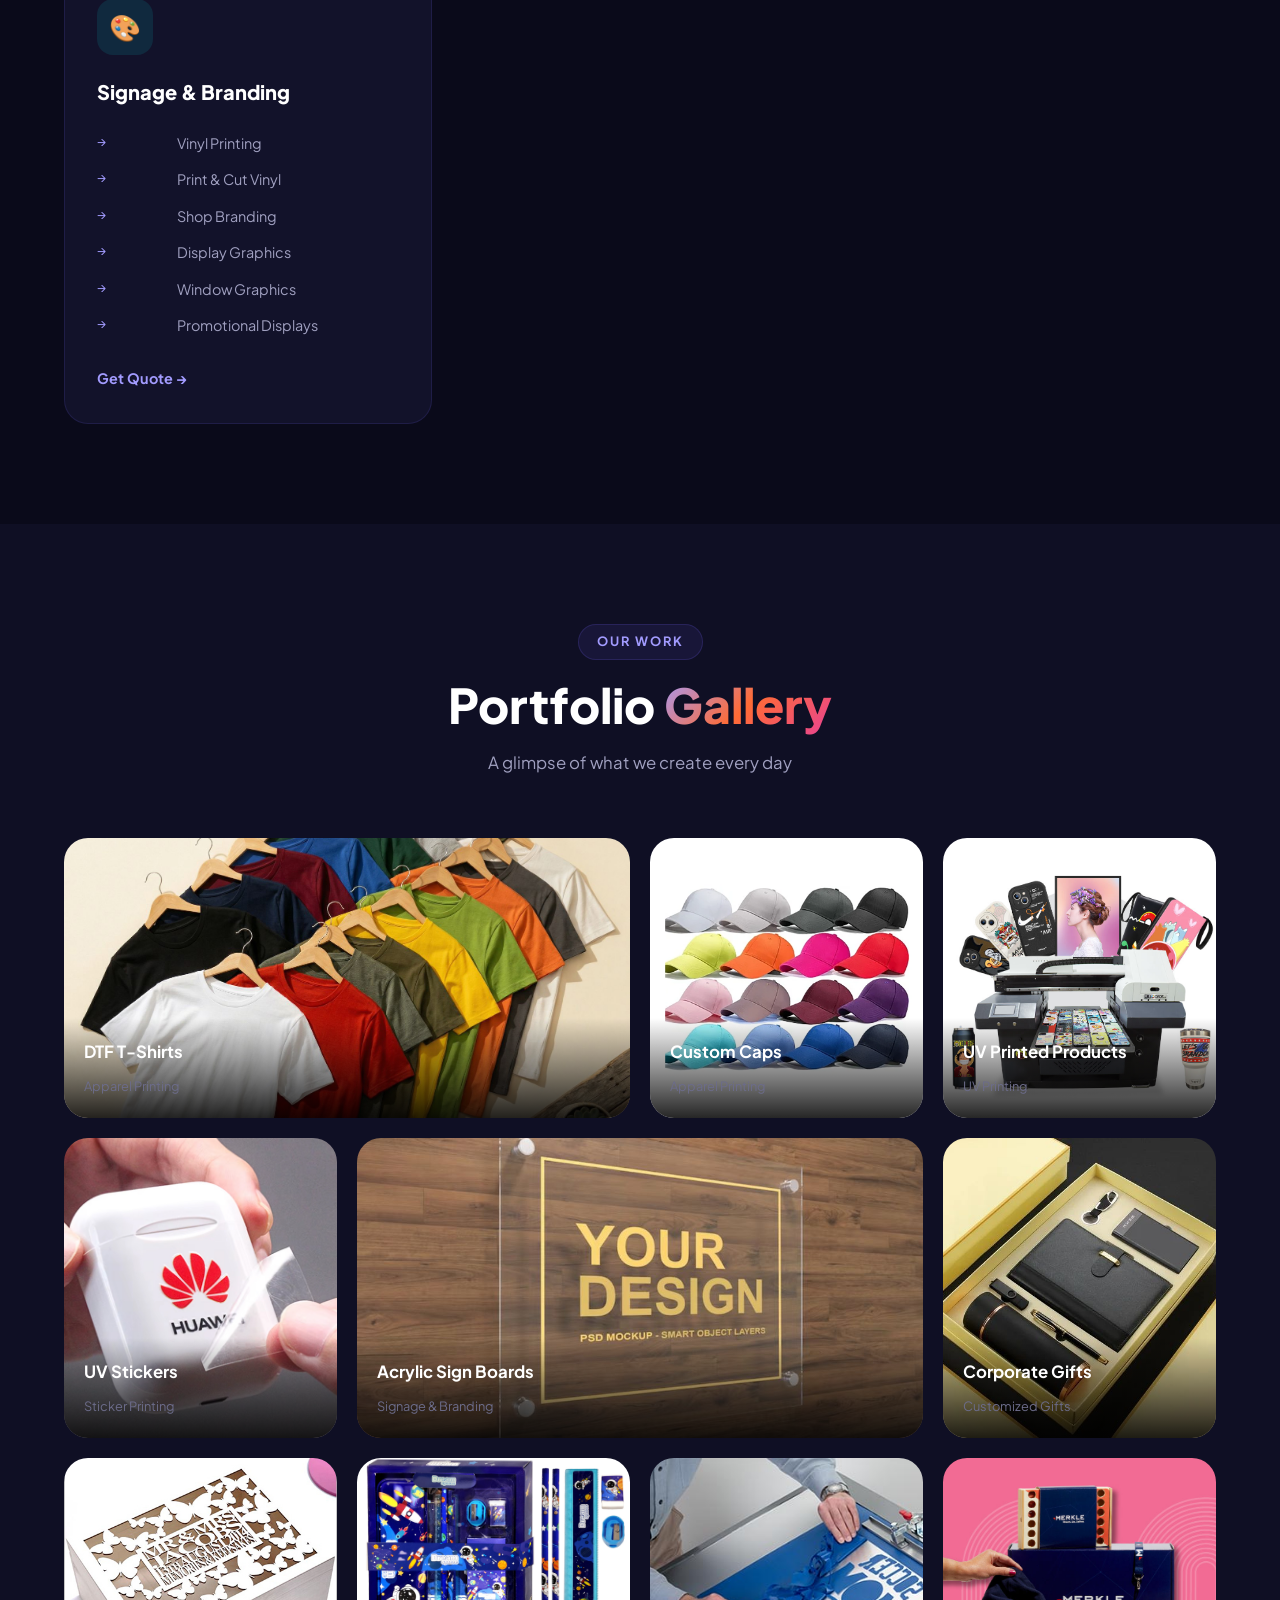
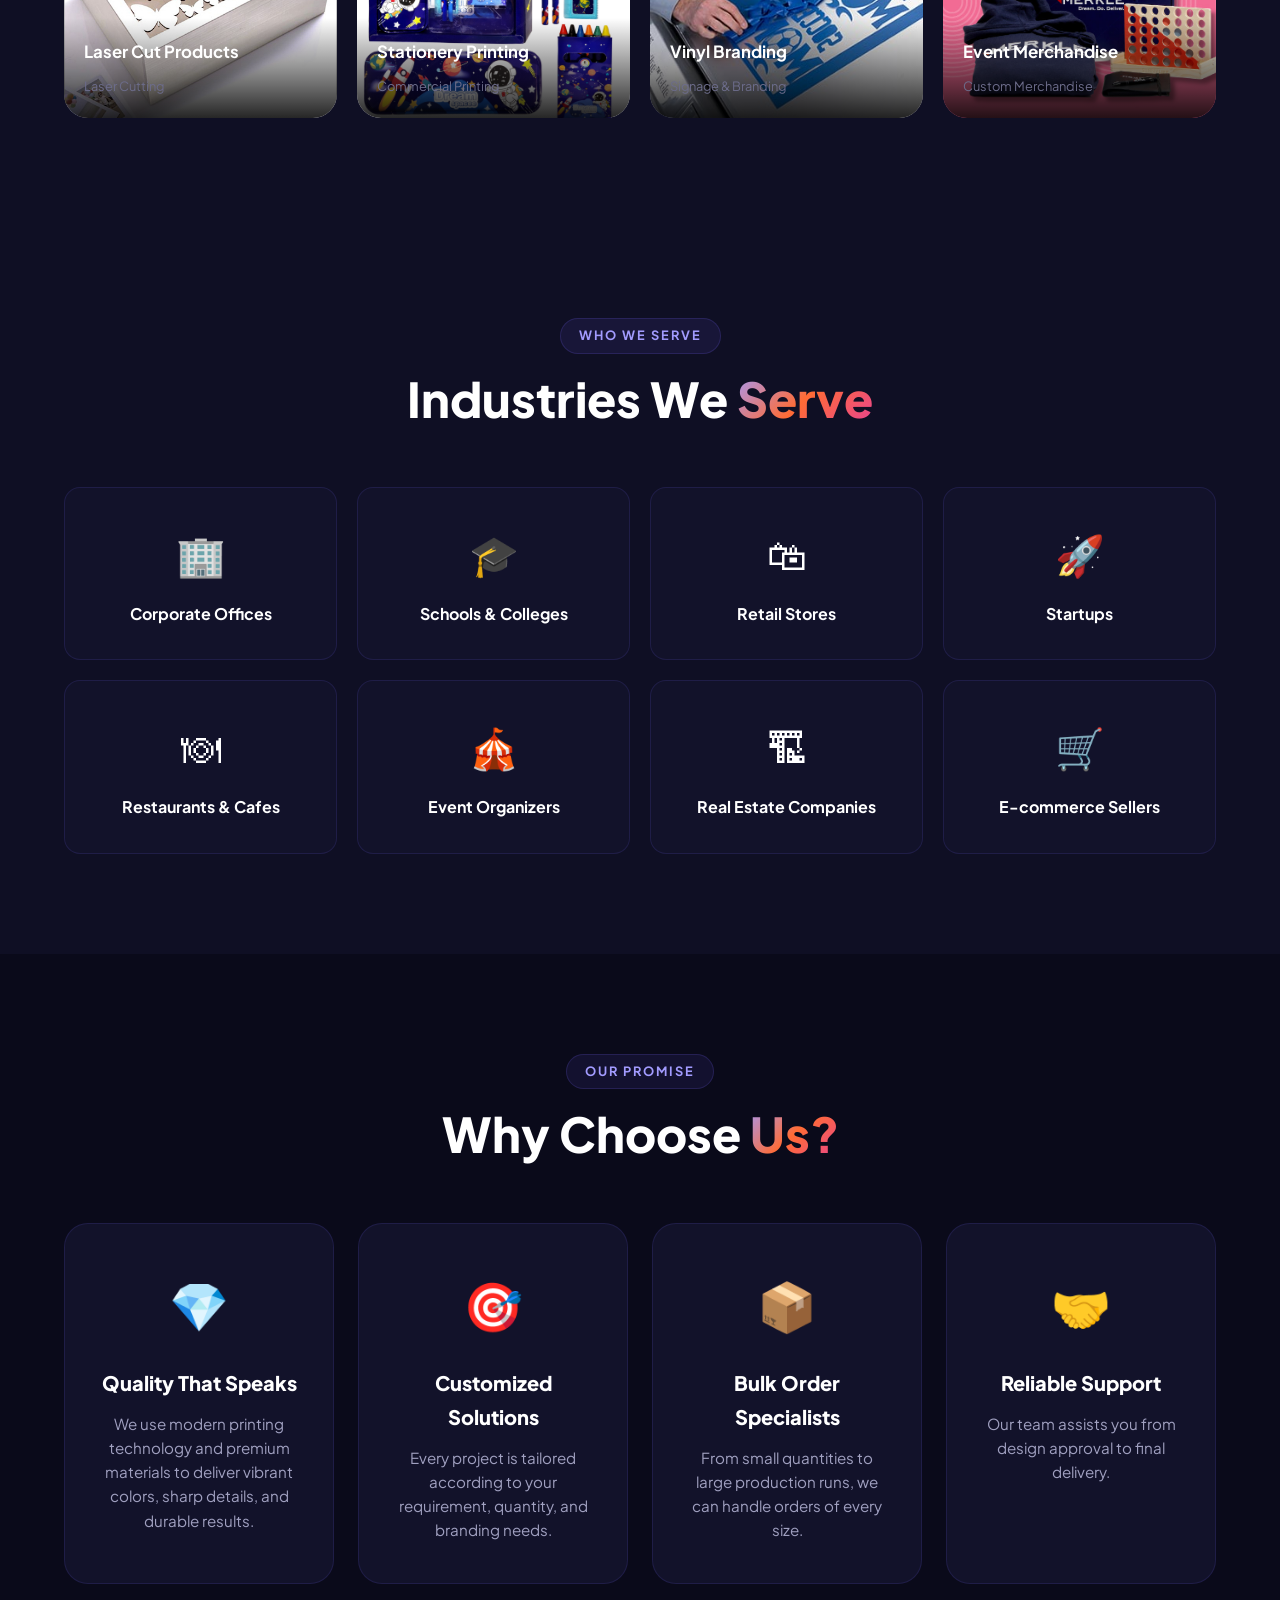
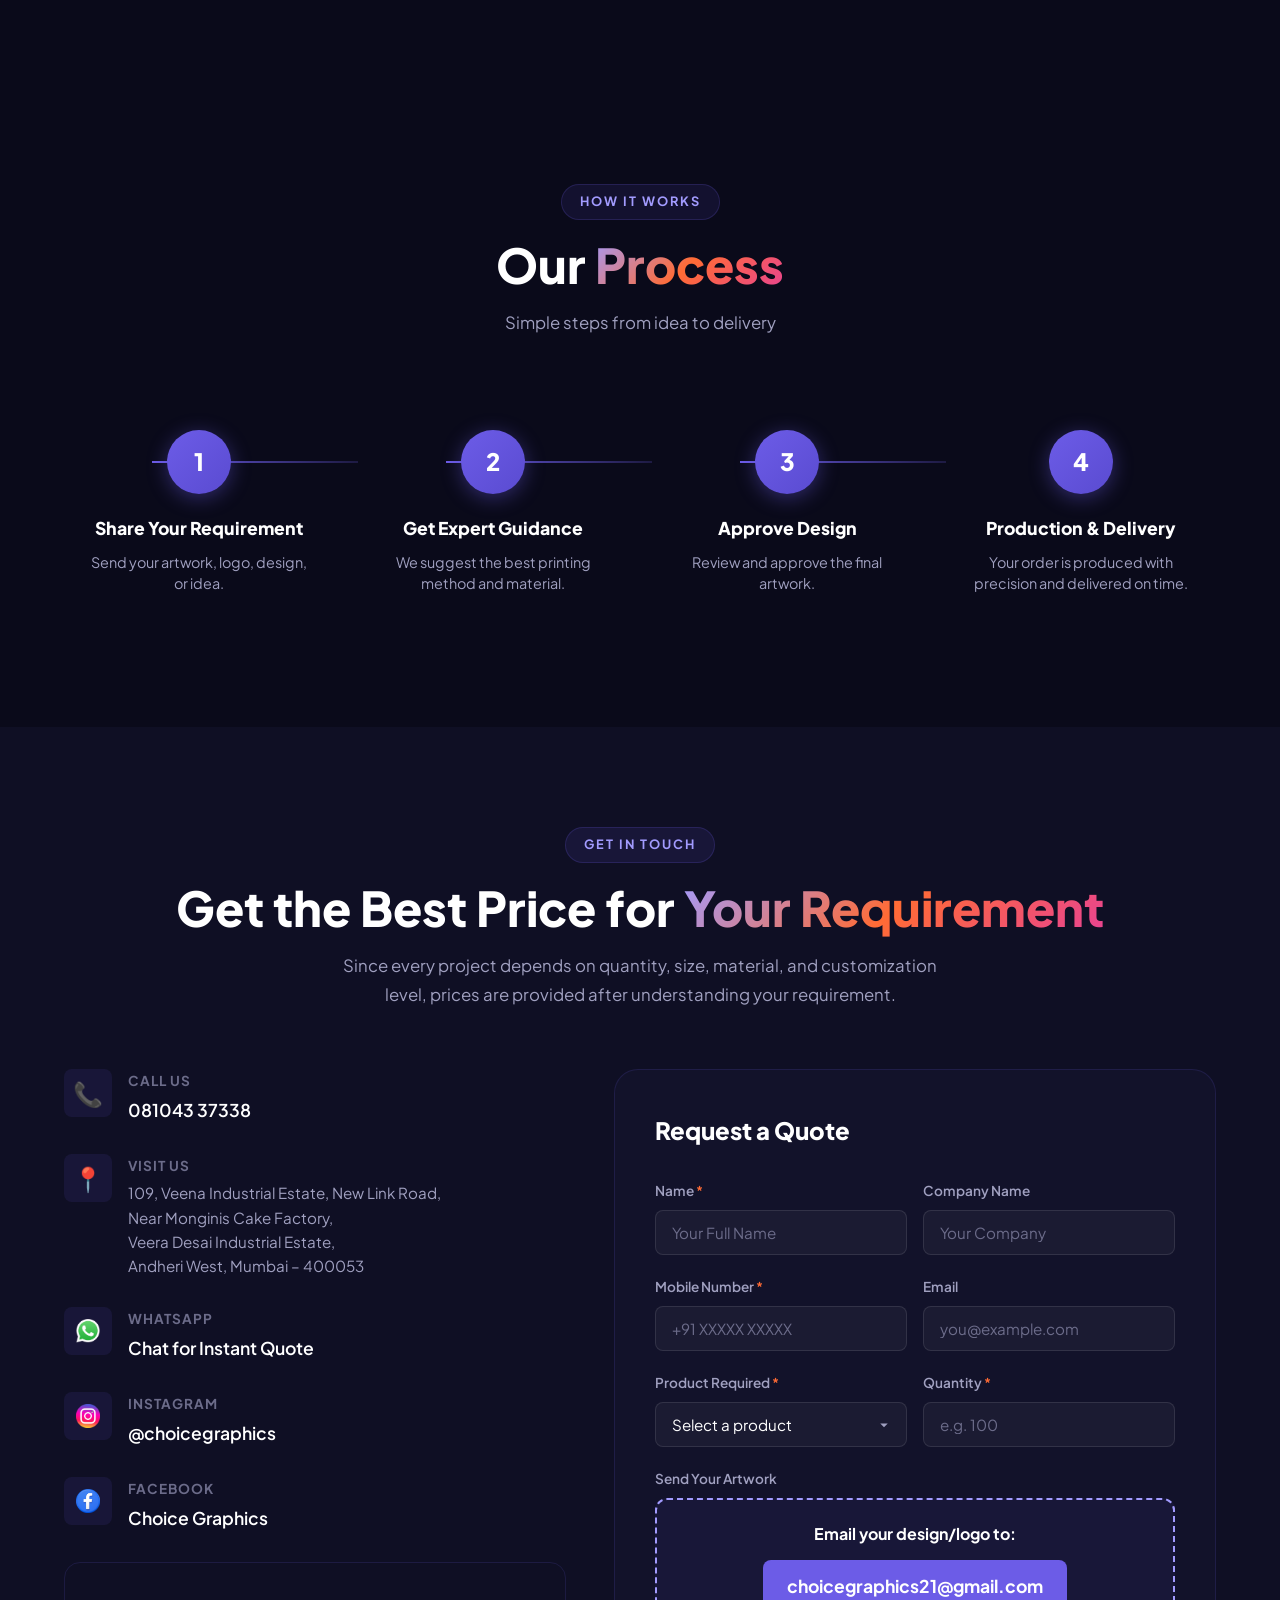
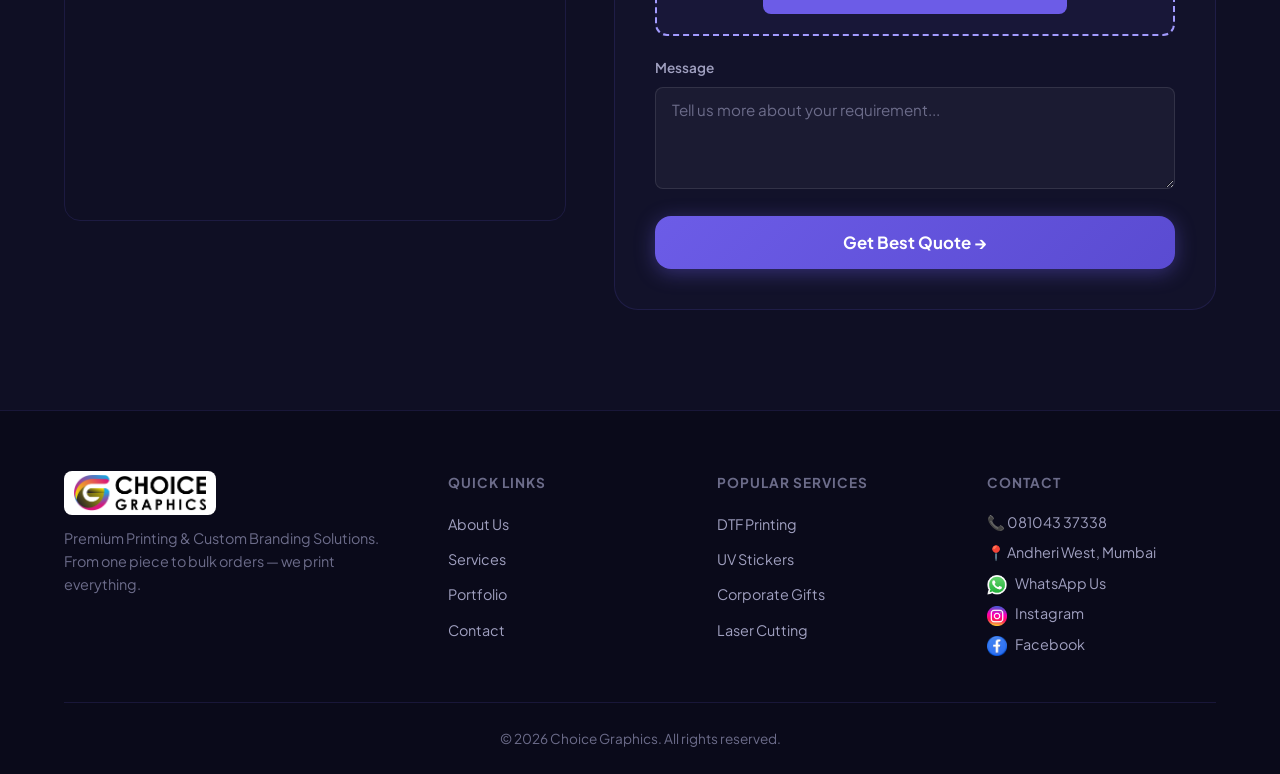
==== commit 7f8a27c5: "Add file upload support for WhatsApp" ====
--- a/index.html
+++ b/index.html
@@ -690,14 +690,14 @@
             </div>
           </div>
           <div class="form-group">
-            <label for="artwork">Upload Artwork</label>
-            <div class="file-upload" id="fileUpload">
-              <input type="file" id="artwork" name="artwork" accept=".png,.jpg,.jpeg,.pdf,.ai,.eps,.svg,.cdr" />
-              <div class="file-upload-text">
-                <span class="upload-icon">📁</span>
-                <p>Drag & drop or <span class="upload-link">browse files</span></p>
-                <small>PNG, JPG, PDF, AI, EPS, SVG, CDR</small>
-              </div>
+            <label>Send Your Artwork</label>
+            <div style="padding: 20px; background: rgba(108, 92, 231, 0.08); border-radius: 12px; border: 2px dashed var(--primary-light); text-align: center;">
+              <p style="margin: 0 0 12px 0; font-size: 1rem; color: var(--text-primary);">
+                <strong>Email your design/logo to:</strong>
+              </p>
+              <a href="mailto:choicegraphics21@gmail.com" style="display: inline-block; padding: 12px 24px; background: var(--primary); color: #fff; border-radius: 8px; font-size: 1.1rem; font-weight: 700; text-decoration: none; transition: all 0.3s ease;">
+                choicegraphics21@gmail.com
+              </a>
             </div>
           </div>
           <div class="form-group">
--- a/styles.css
+++ b/styles.css
@@ -1,4 +1,3 @@
-
 /* ===== RESET & BASE ===== */
 *, *::before, *::after {
   margin: 0;
@@ -1874,6 +1873,34 @@
     padding: 3px 8px;
   }
 
+  .hero-slide[data-slide="0"] .hero-content {
+    text-align: center !important;
+    max-width: 95% !important;
+    margin-left: auto !important;
+    margin-right: auto !important;
+    padding: 0 15px !important;
+  }
+
+  .hero-title {
+    font-size: clamp(1.5rem, 7vw, 2.5rem);
+    padding: 0 10px;
+  }
+
+  .hero-subtitle {
+    font-size: clamp(0.8rem, 2.5vw, 1rem);
+    padding: 0 10px;
+  }
+
+  .hero-content {
+    max-width: 95% !important;
+    padding: 0 15px !important;
+  }
+
+  .slide-image {
+    object-fit: cover;
+    object-position: center;
+  }
+
   .nav-links {
     position: fixed;
     top: 0;
@@ -1996,4 +2023,4 @@
     font-size: 0.75rem;
     padding: 6px 14px;
   }
-}
+}
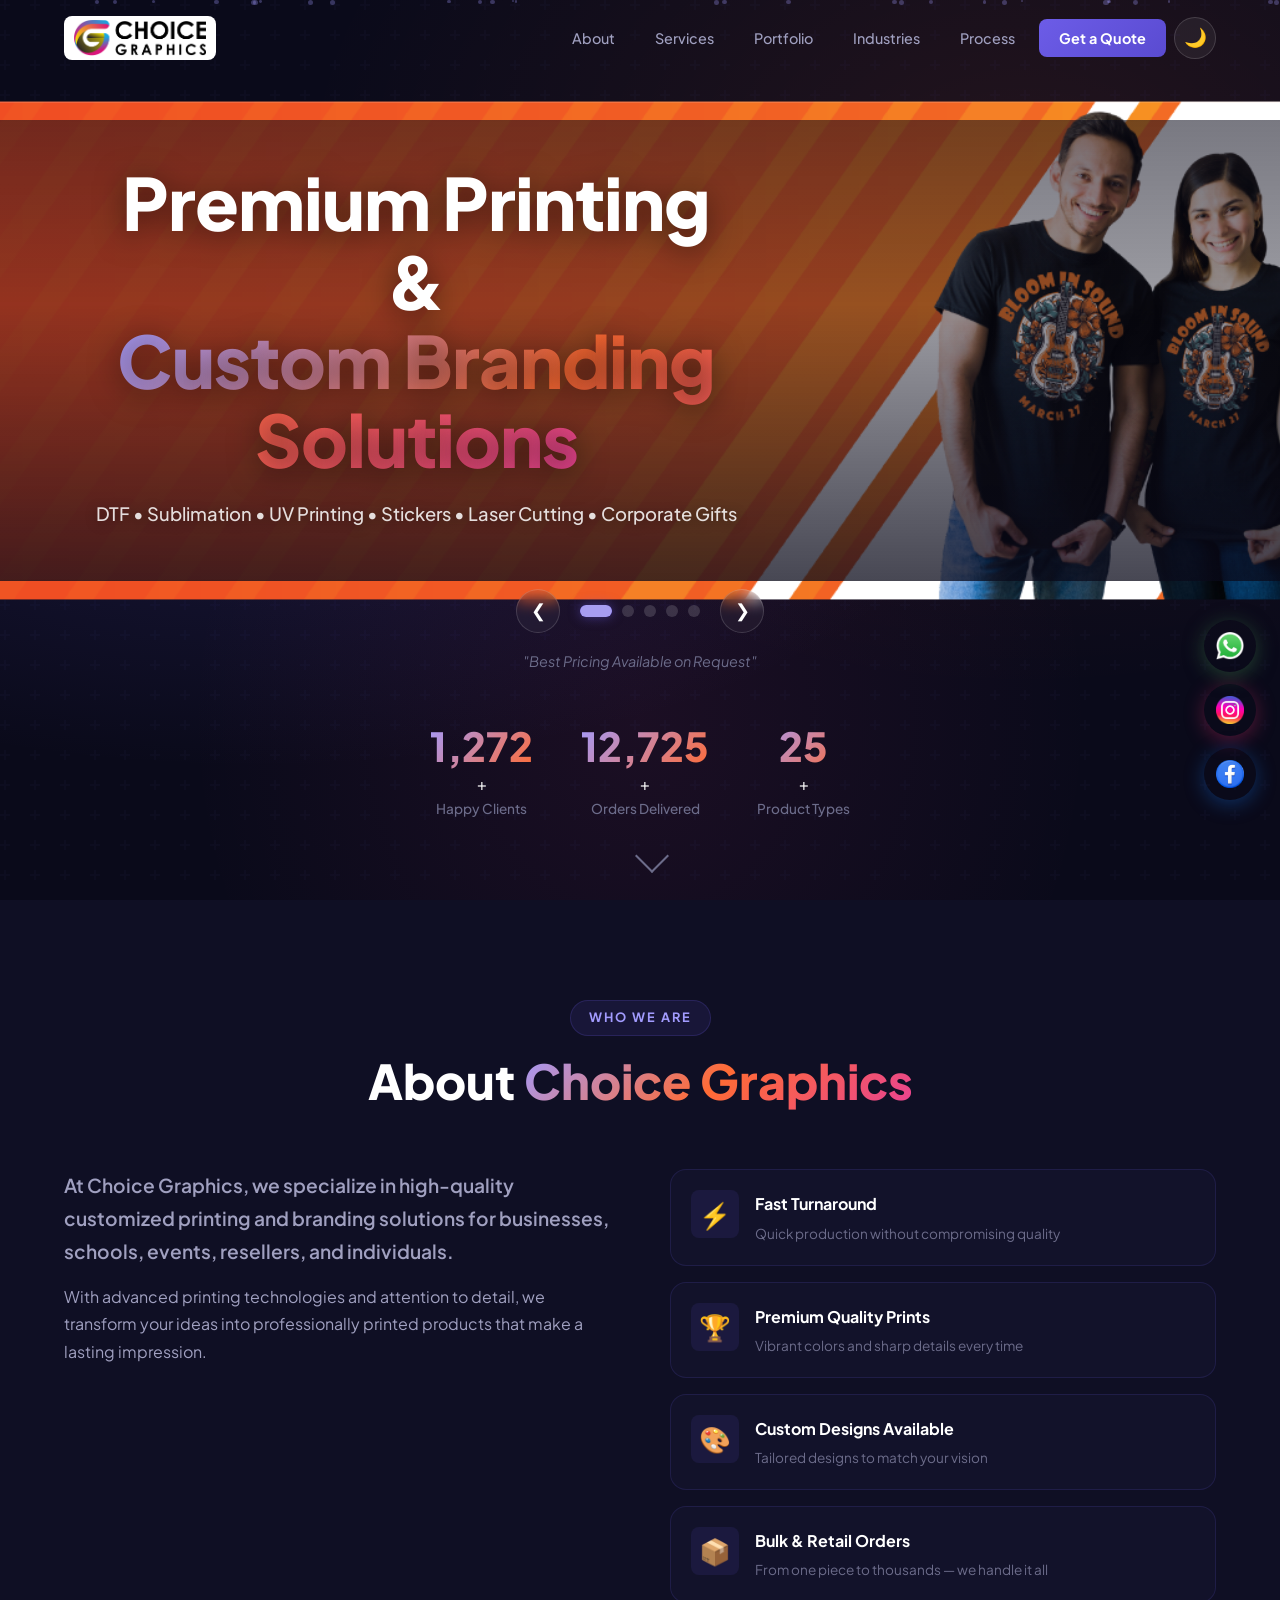
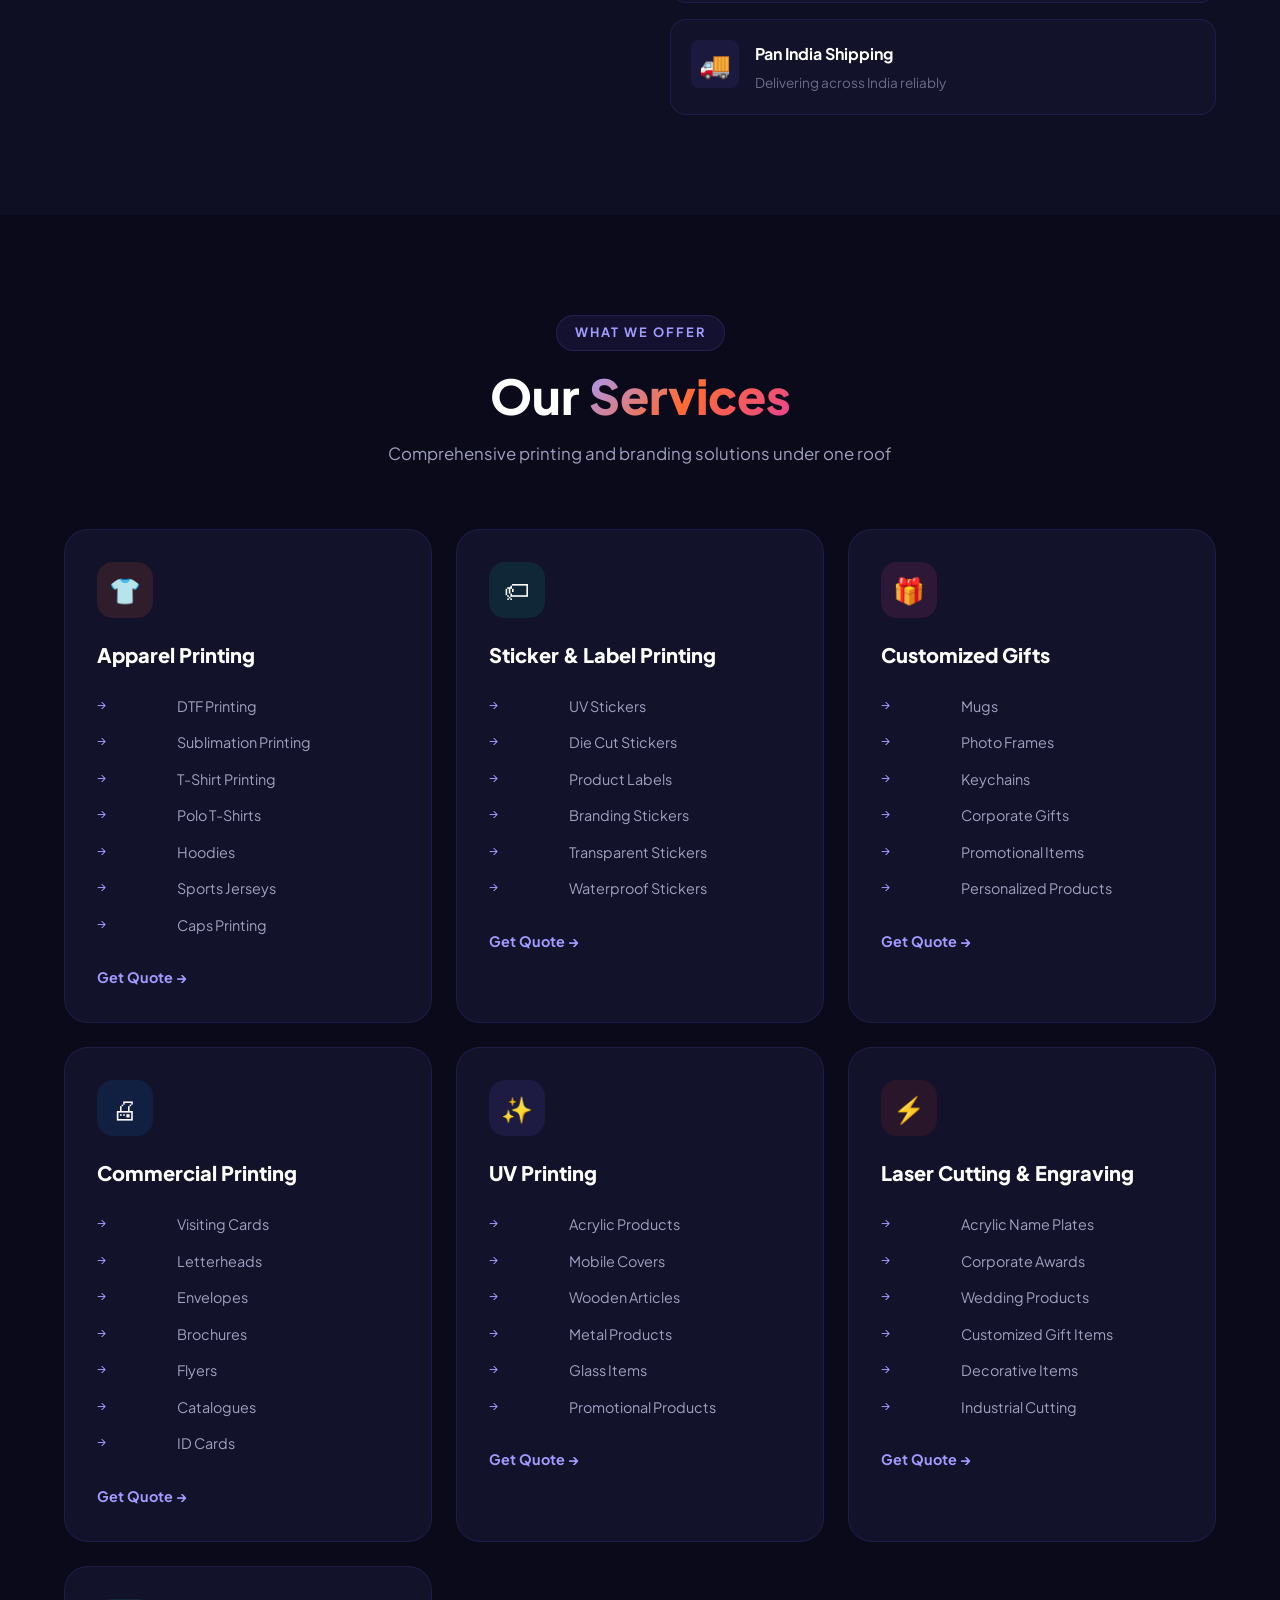
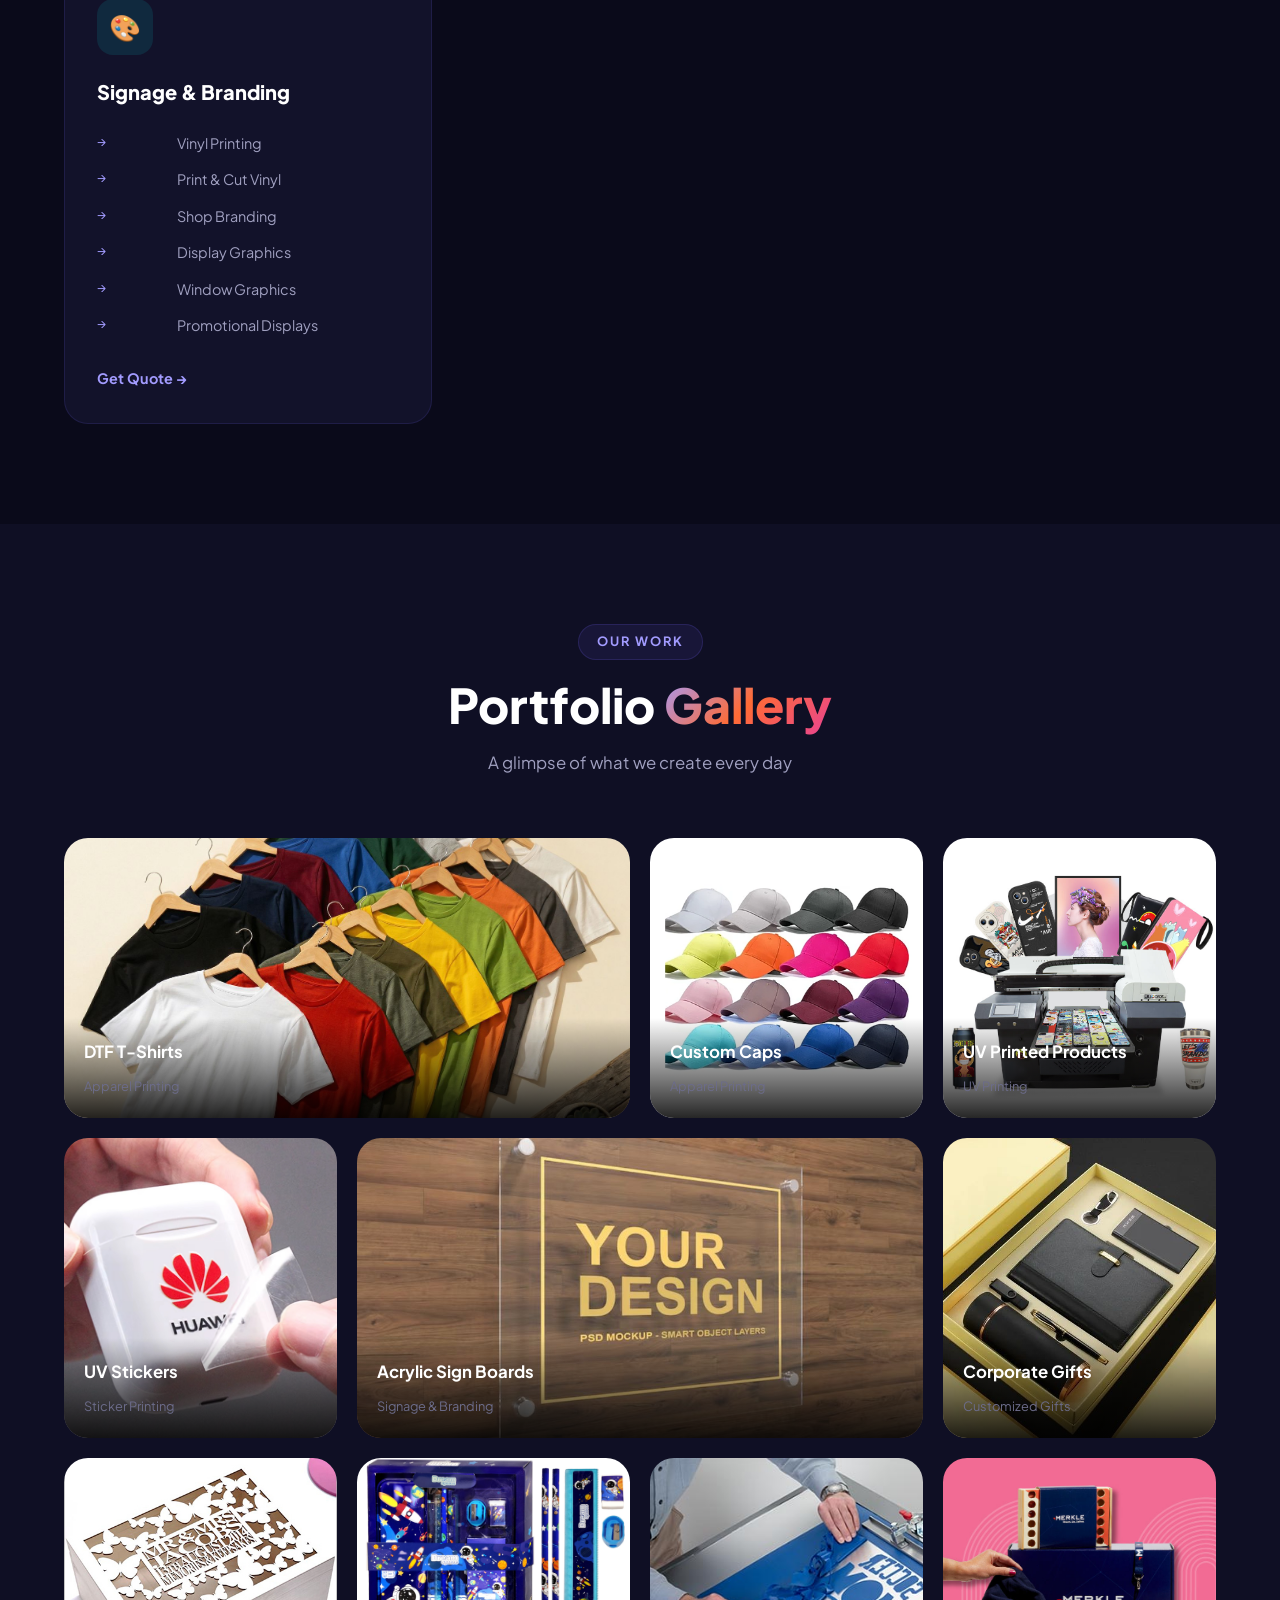
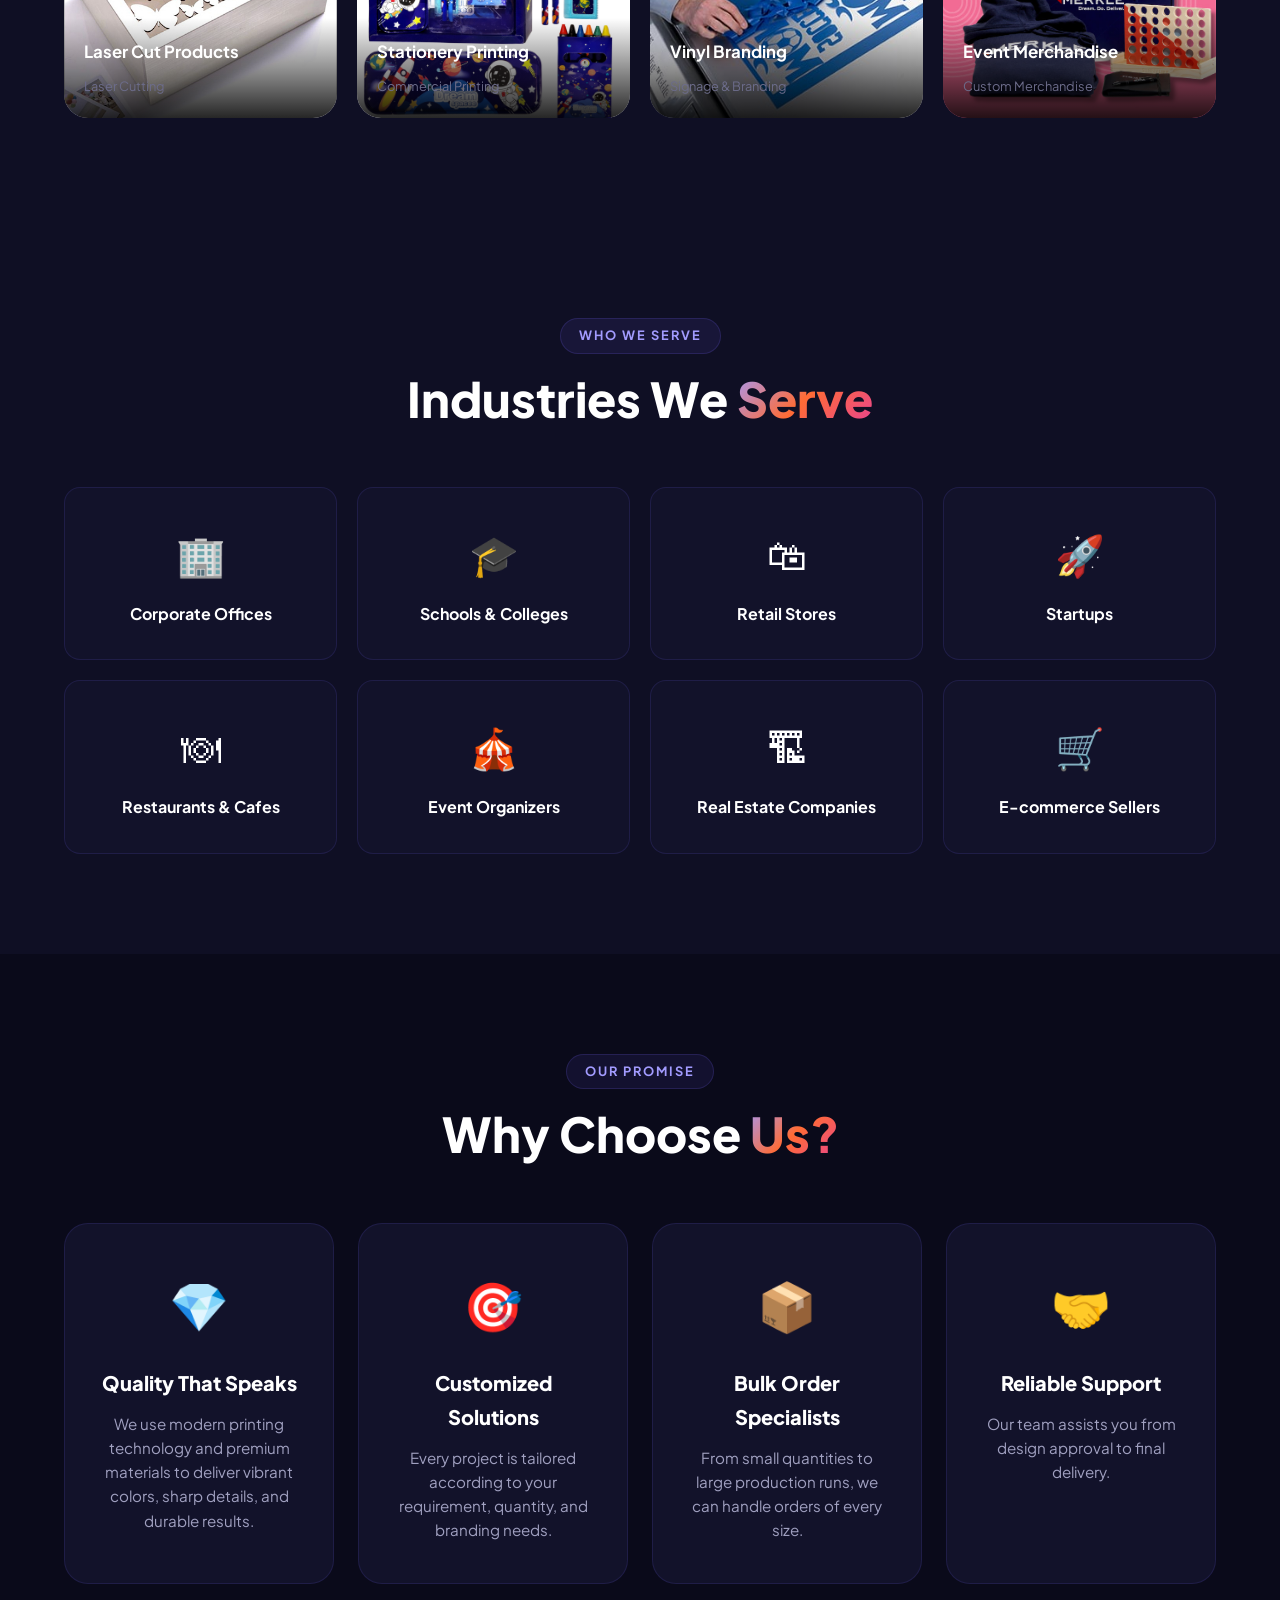
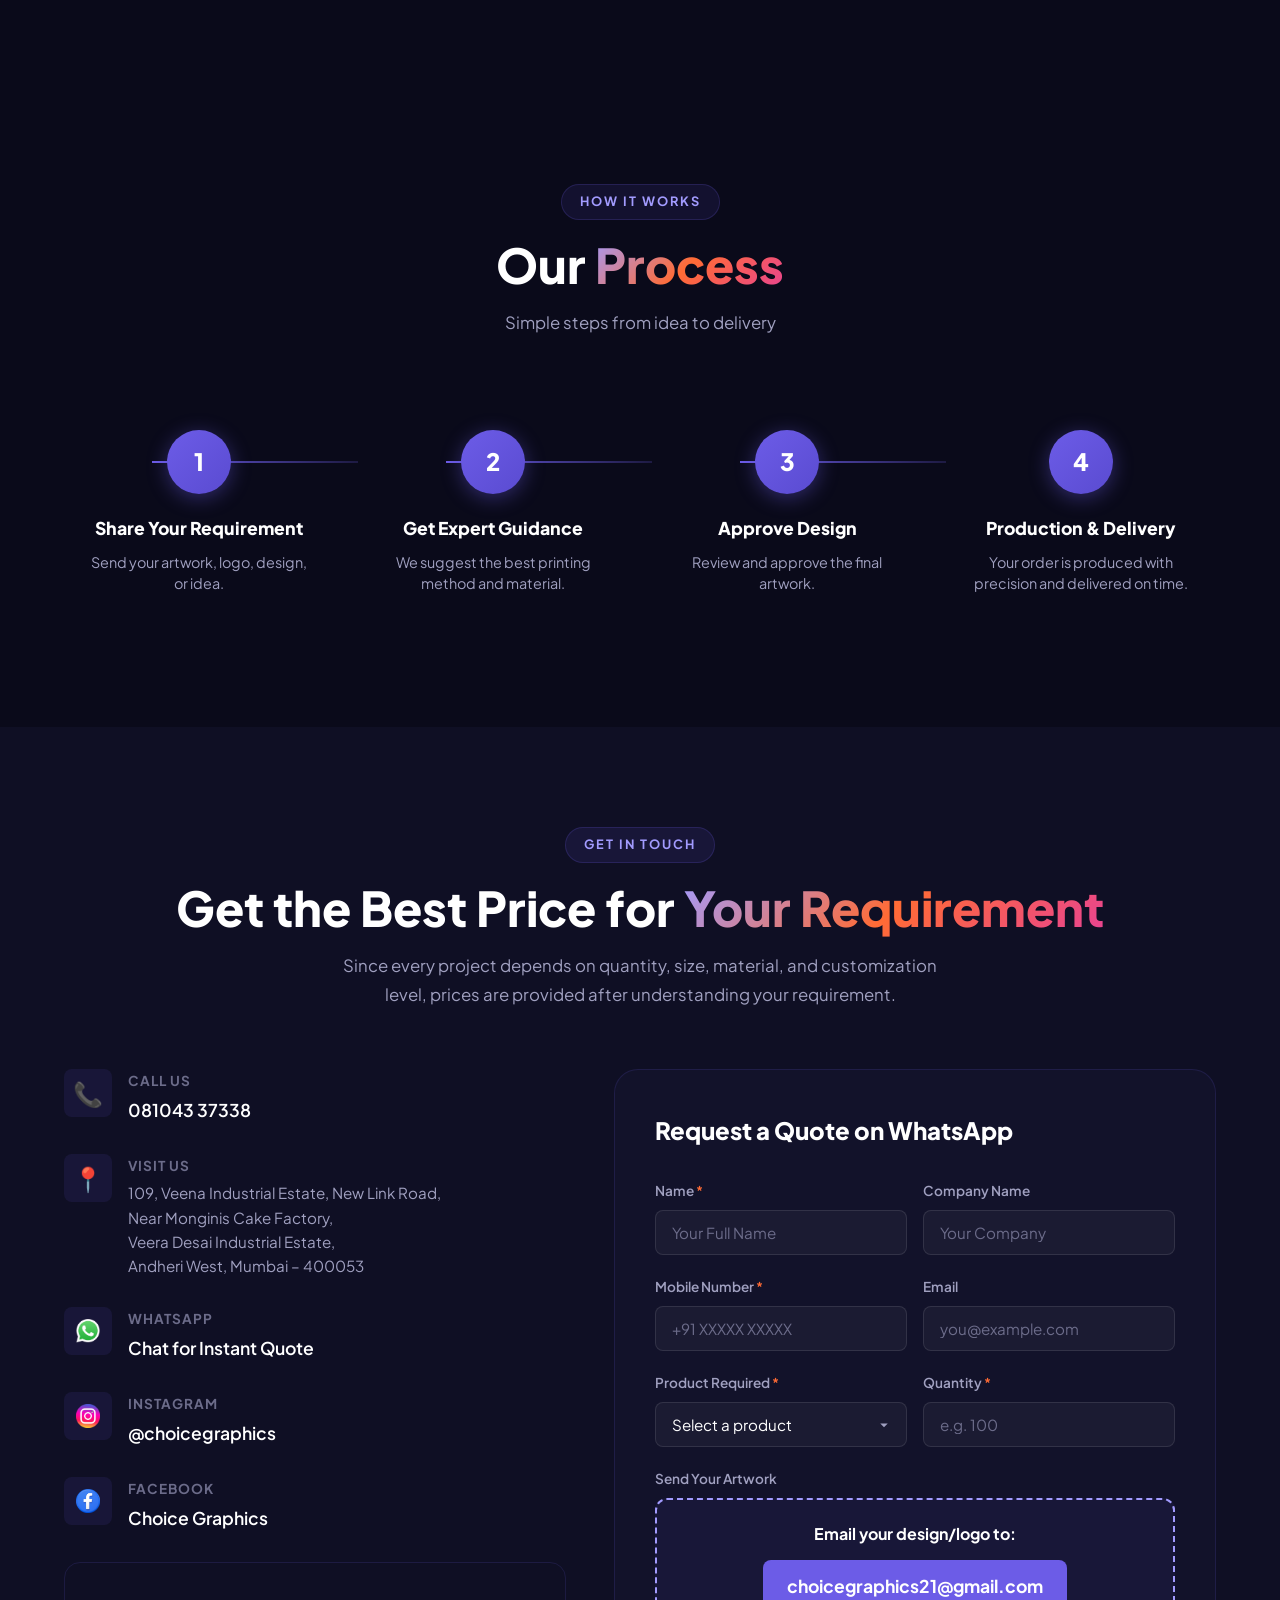
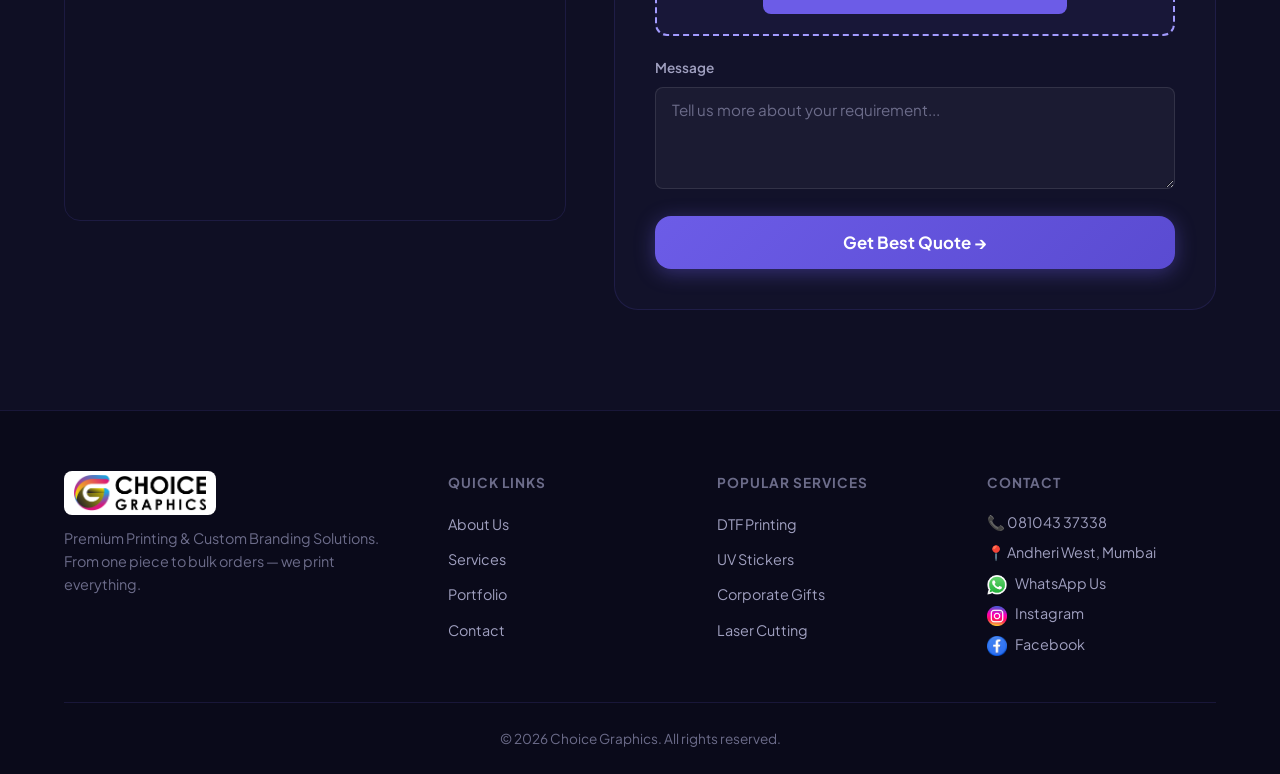
==== commit 41094d18: "Add file upload support for WhatsApp" ====
--- a/index.html
+++ b/index.html
@@ -642,7 +642,7 @@
           </div>
         </div>
         <form class="contact-form" id="quoteForm">
-          <h3>Request a Quote</h3>
+          <h3>Request a Quote on WhatsApp</h3>
           <div class="form-row">
             <div class="form-group">
               <label for="name">Name <span class="required">*</span></label>
@@ -680,6 +680,7 @@
                 <option>Visiting Cards</option>
                 <option>Brochures / Flyers</option>
                 <option>ID Cards</option>
+                <option>Mugs Print</option>
                 <option>Signage / Branding</option>
                 <option>Other</option>
               </select>
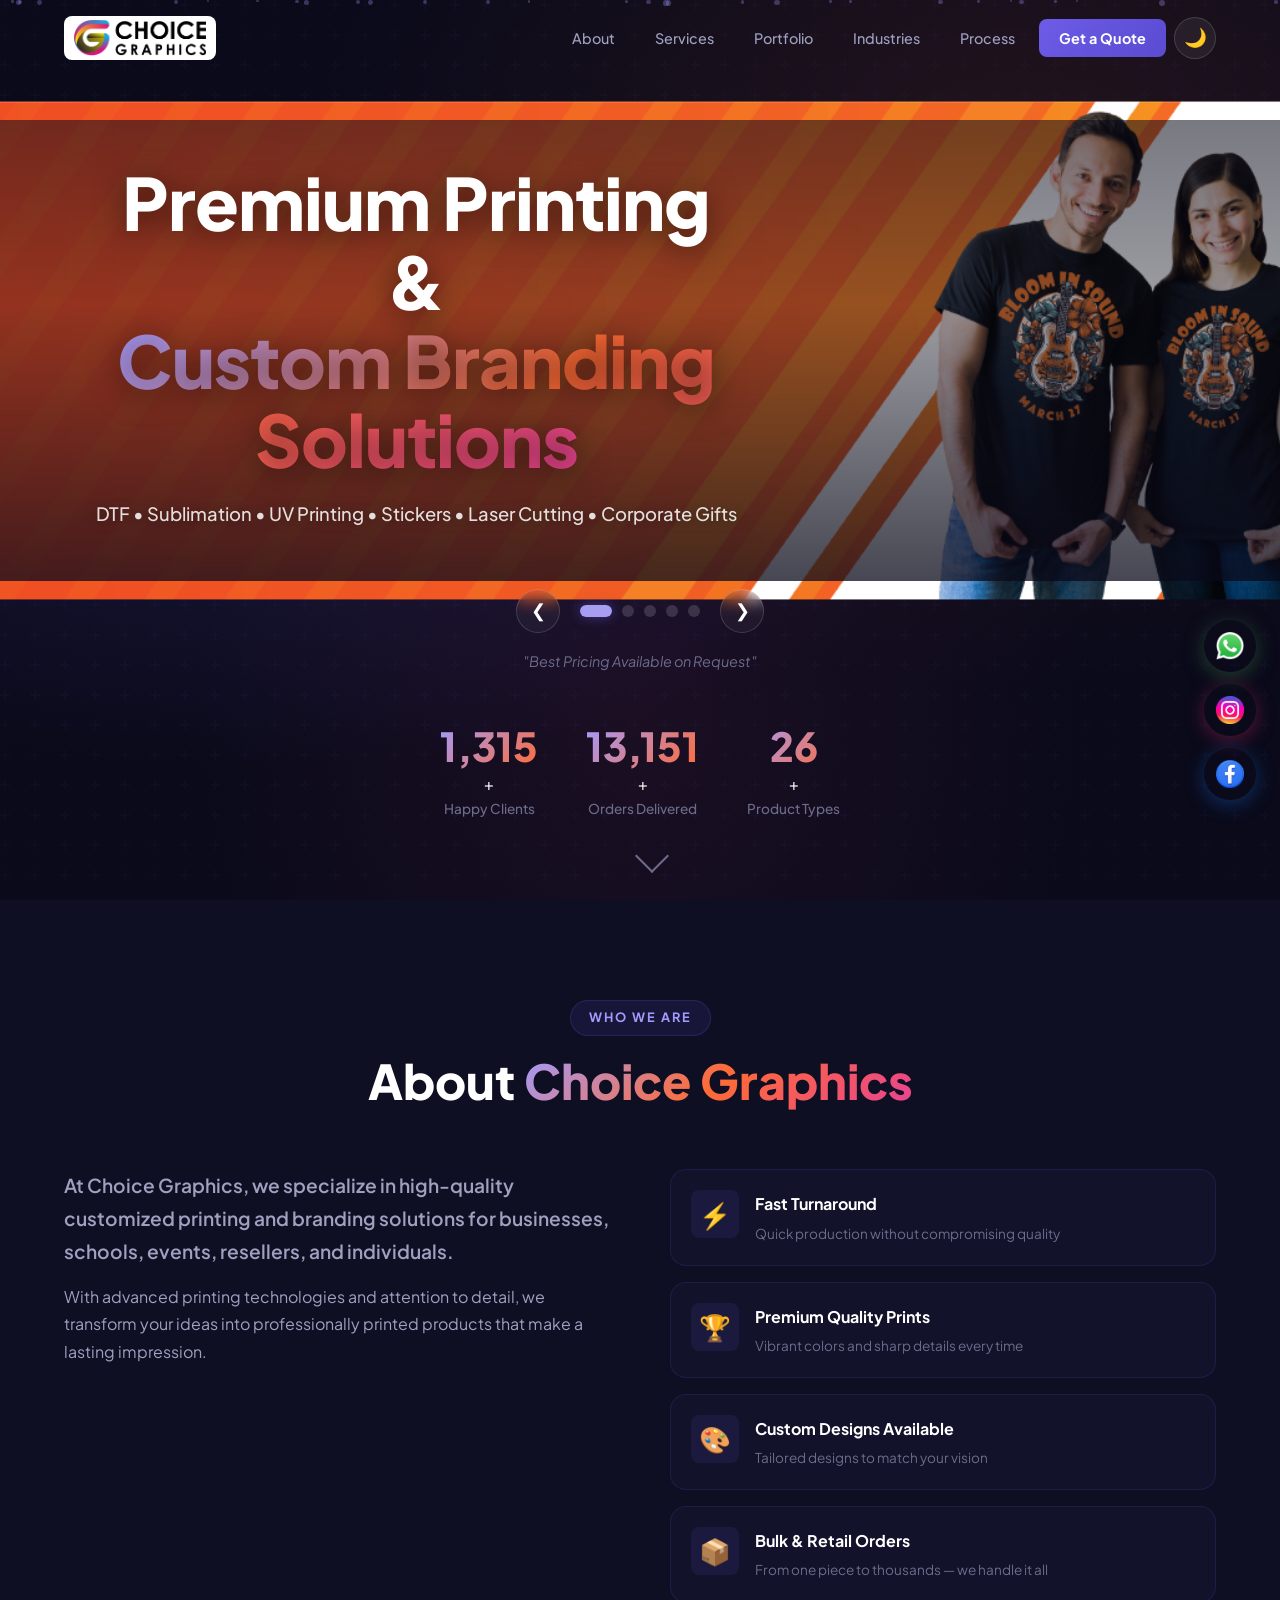
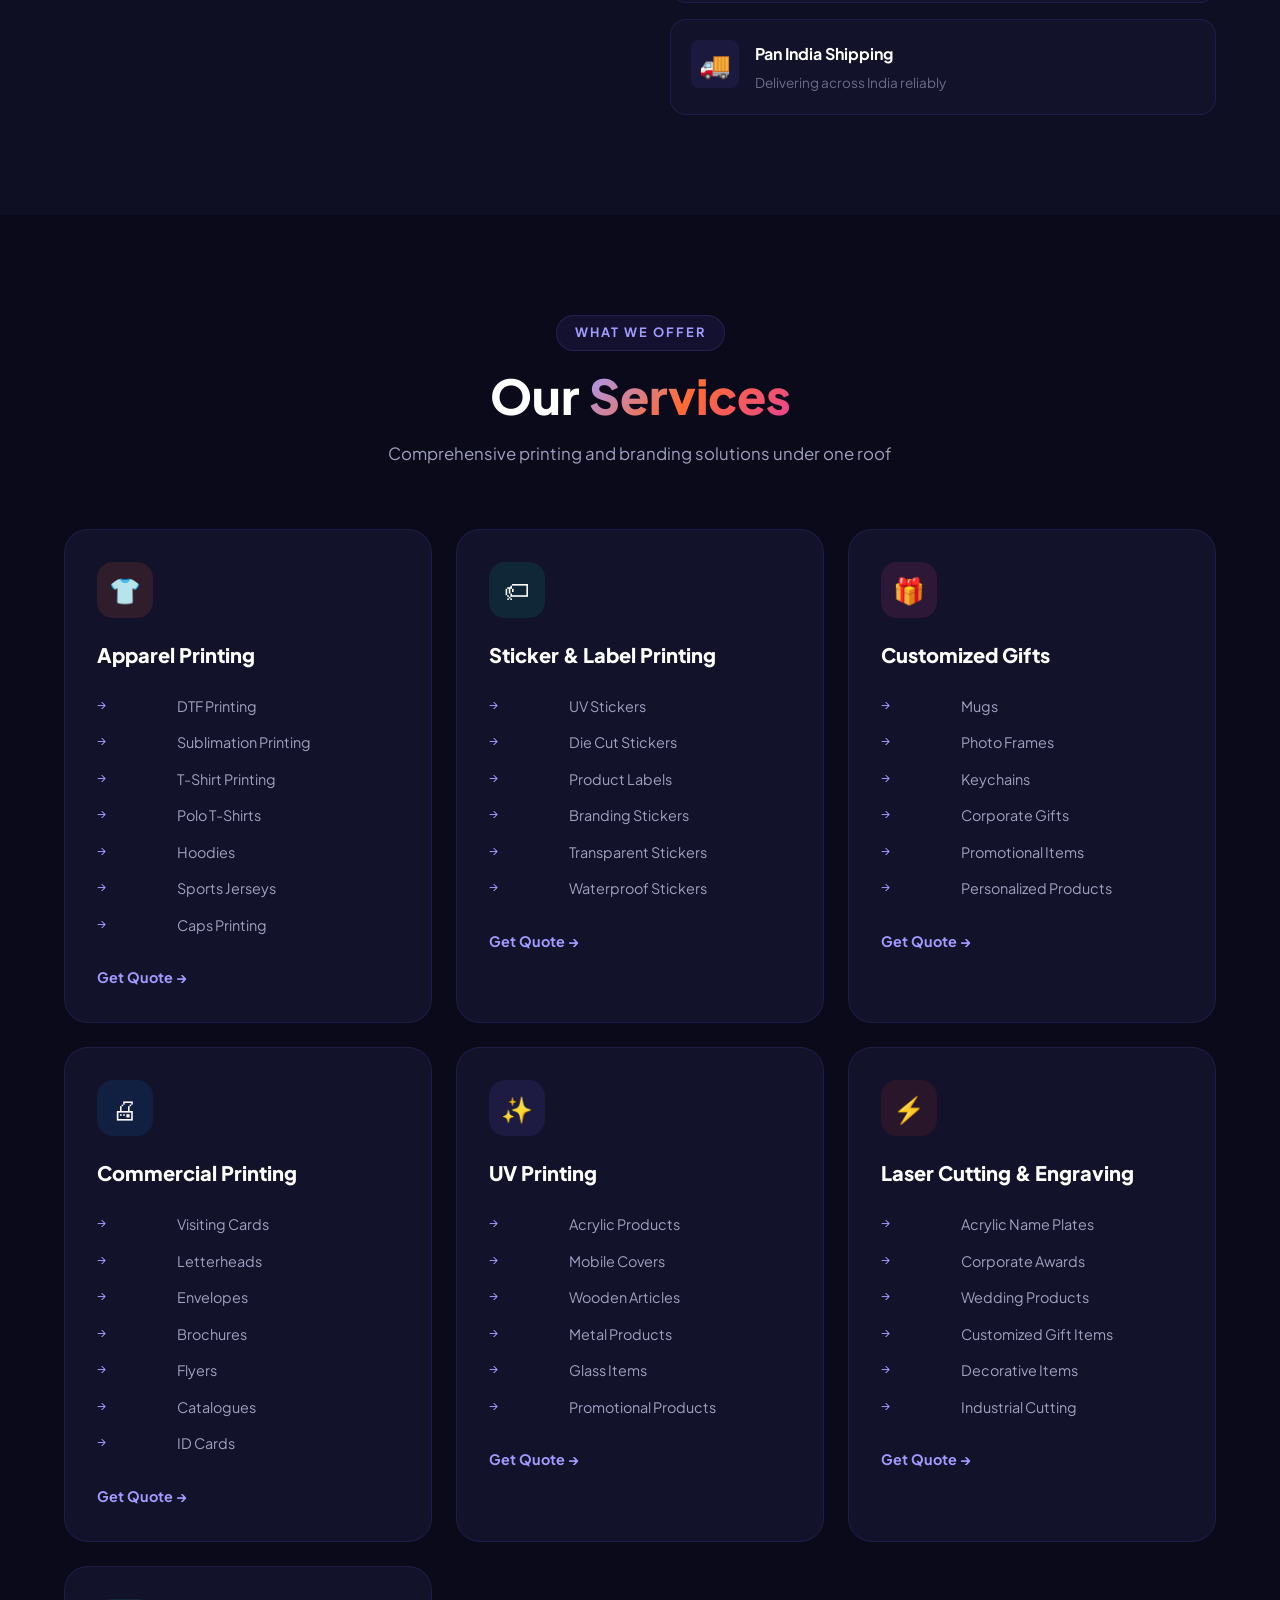
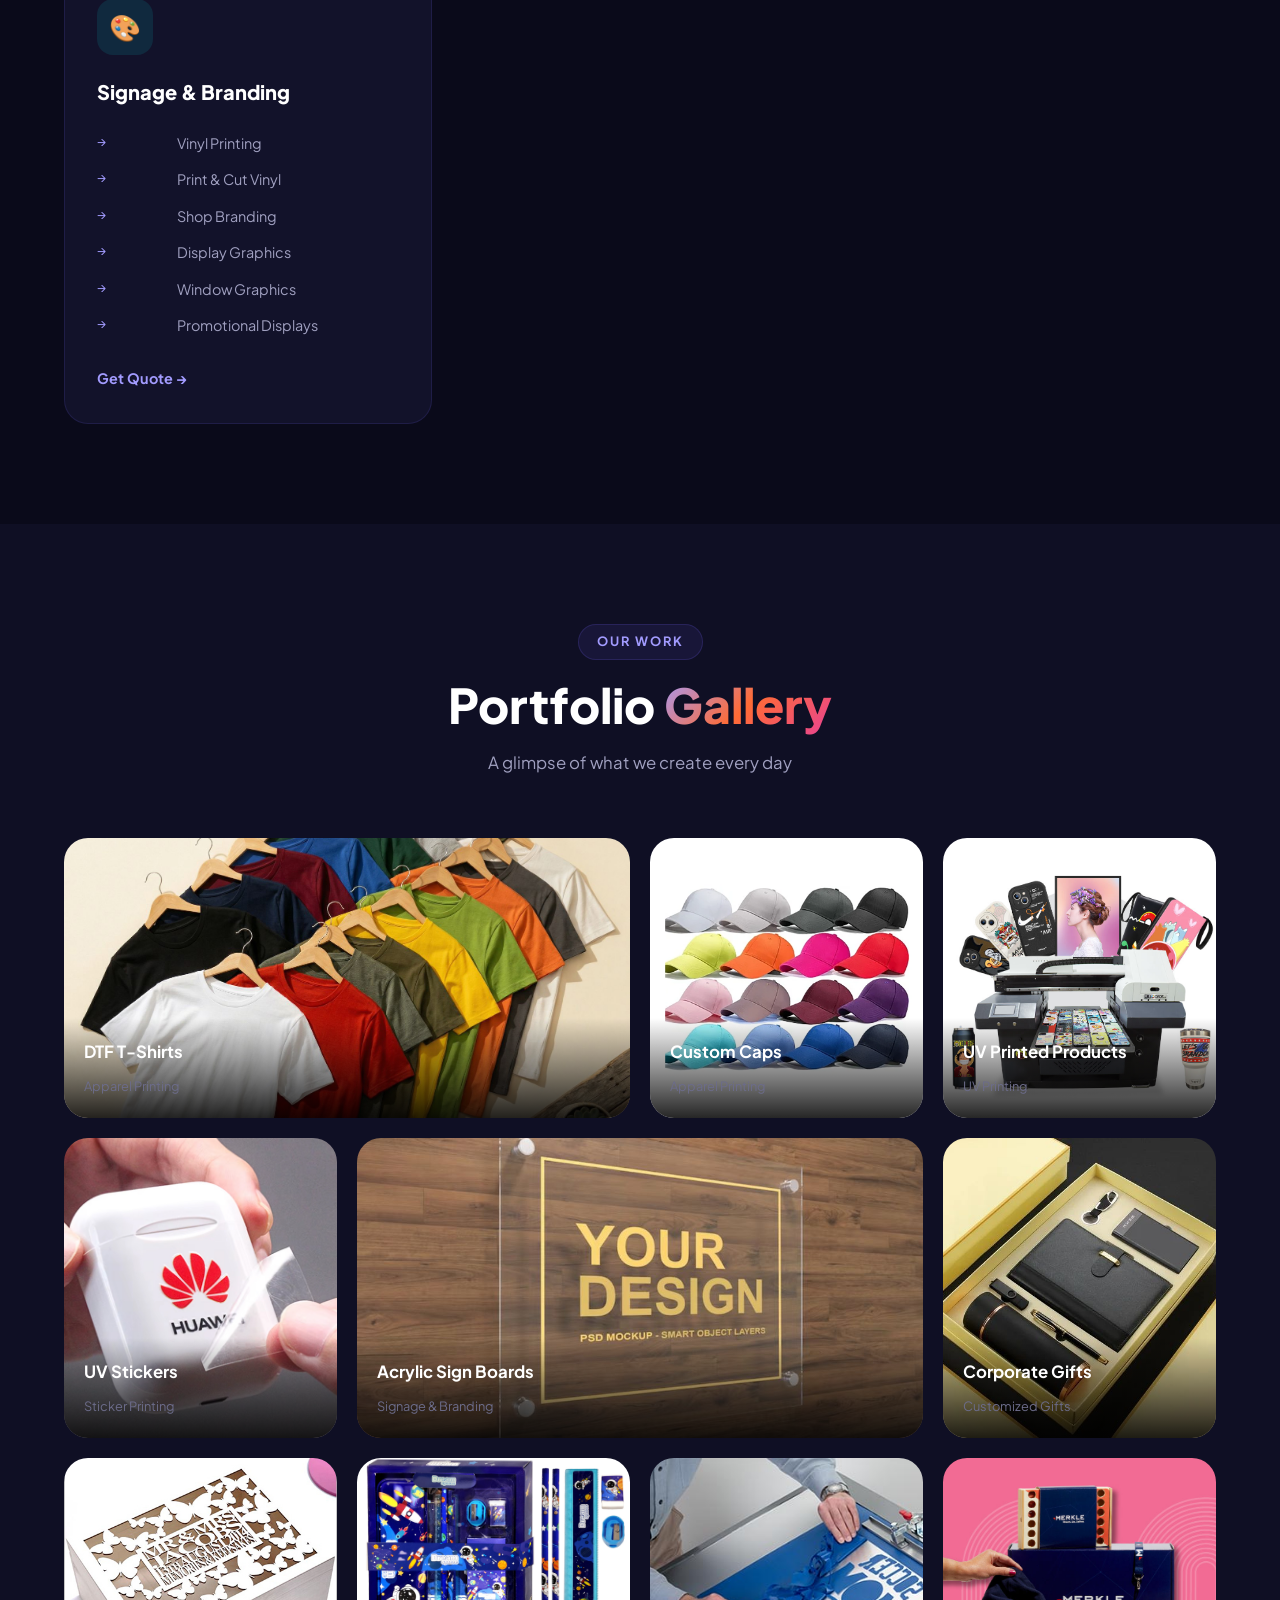
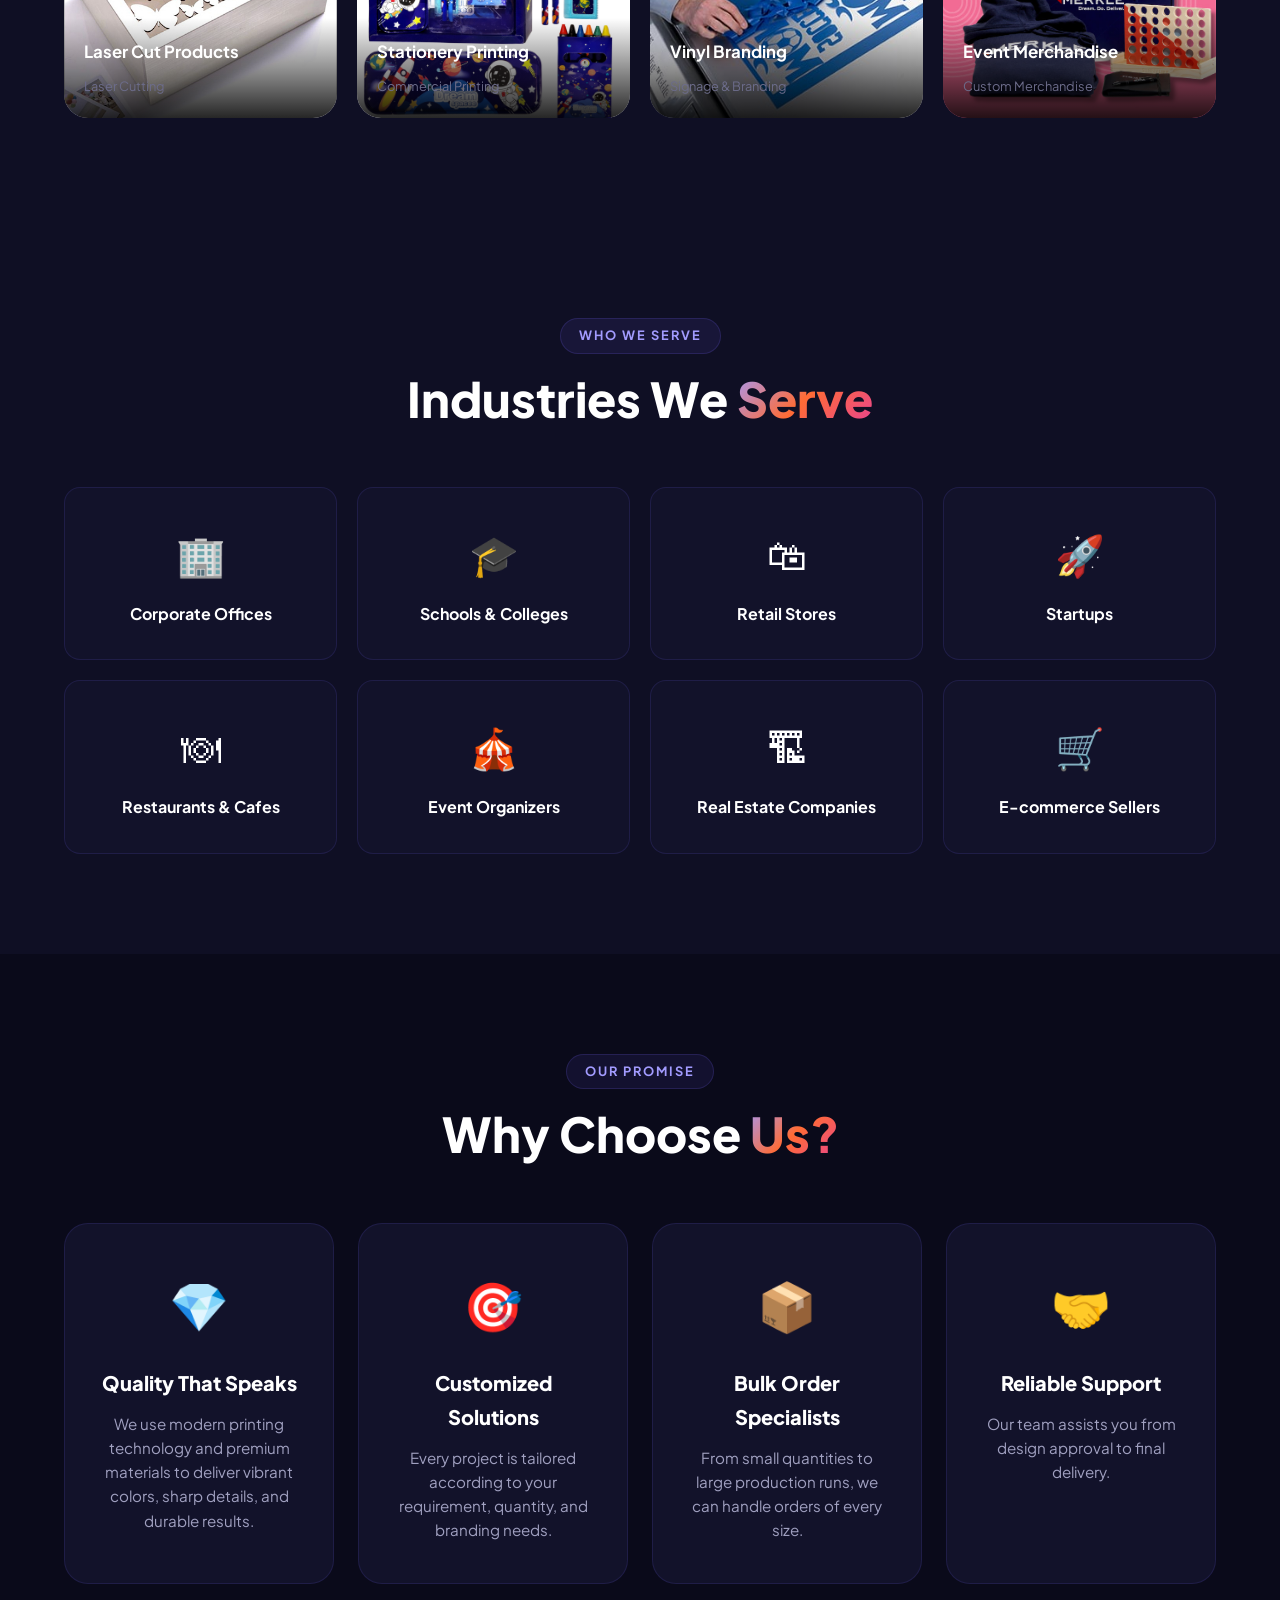
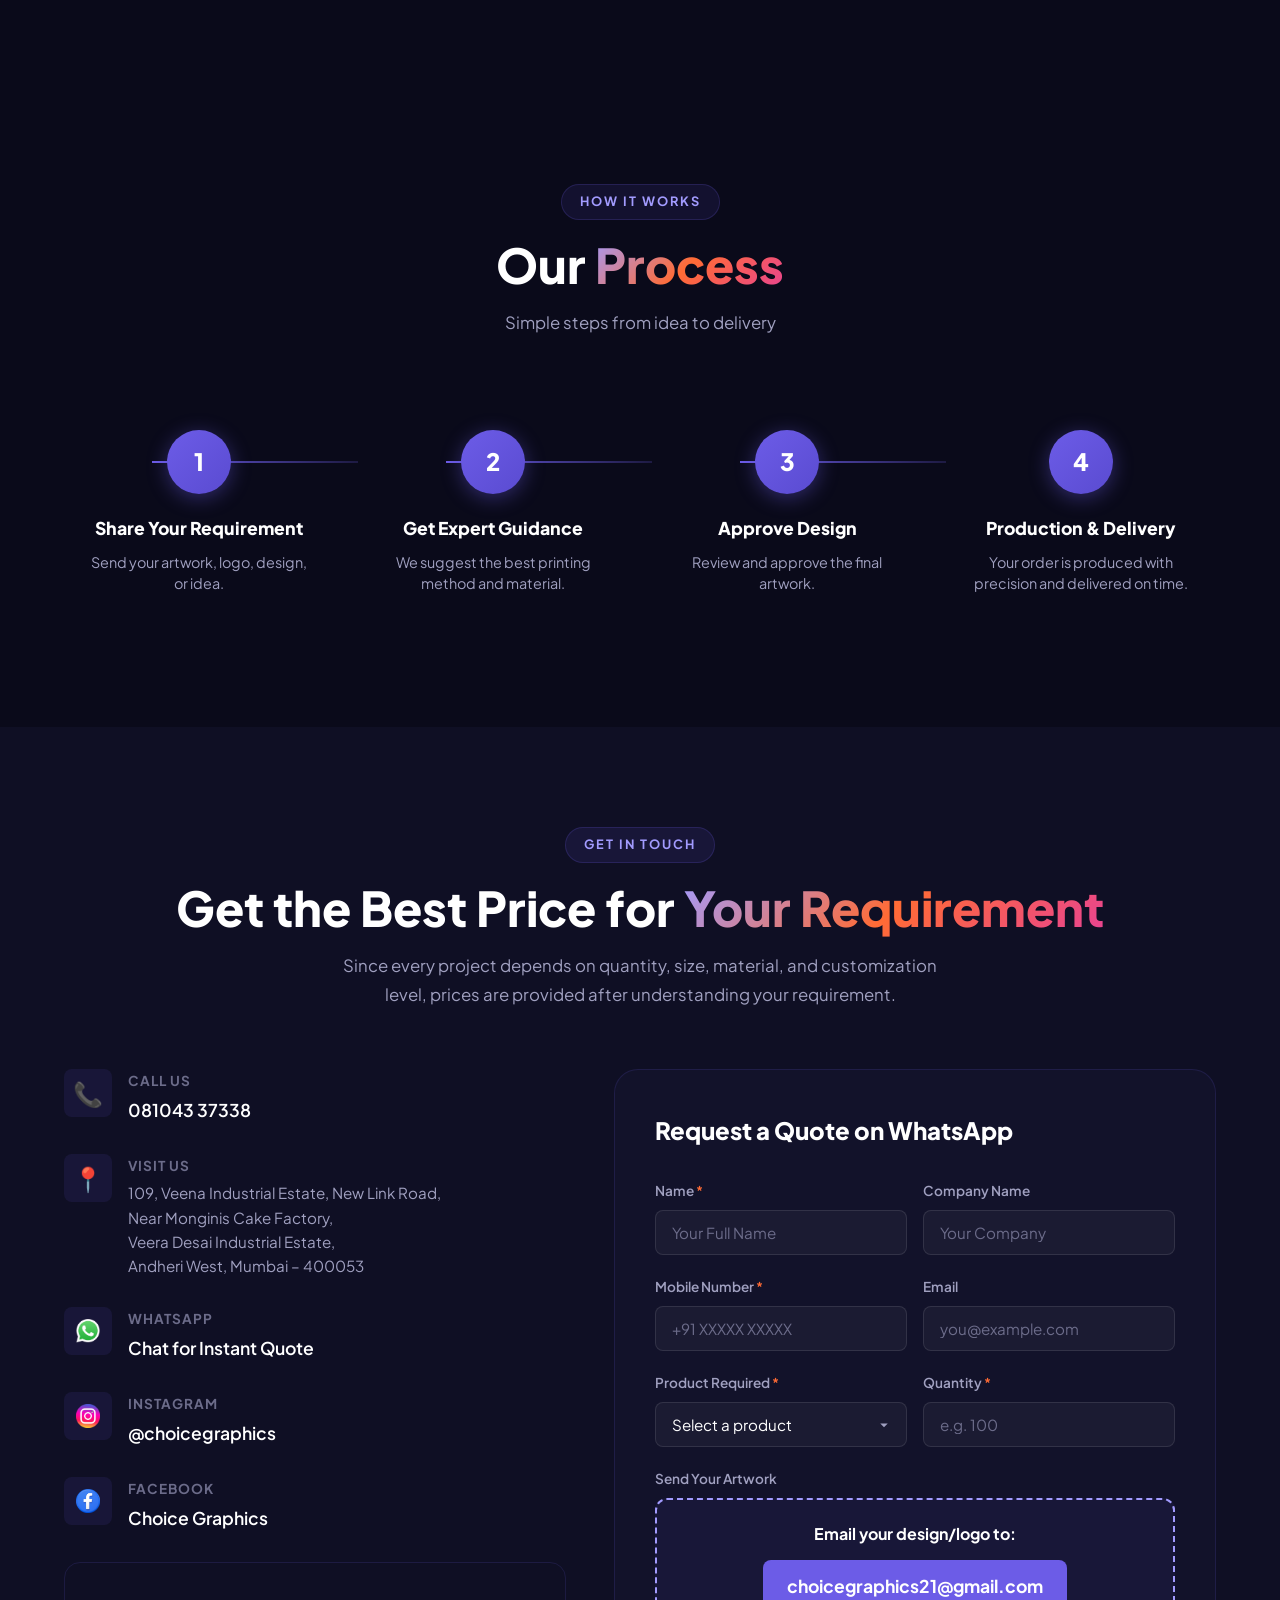
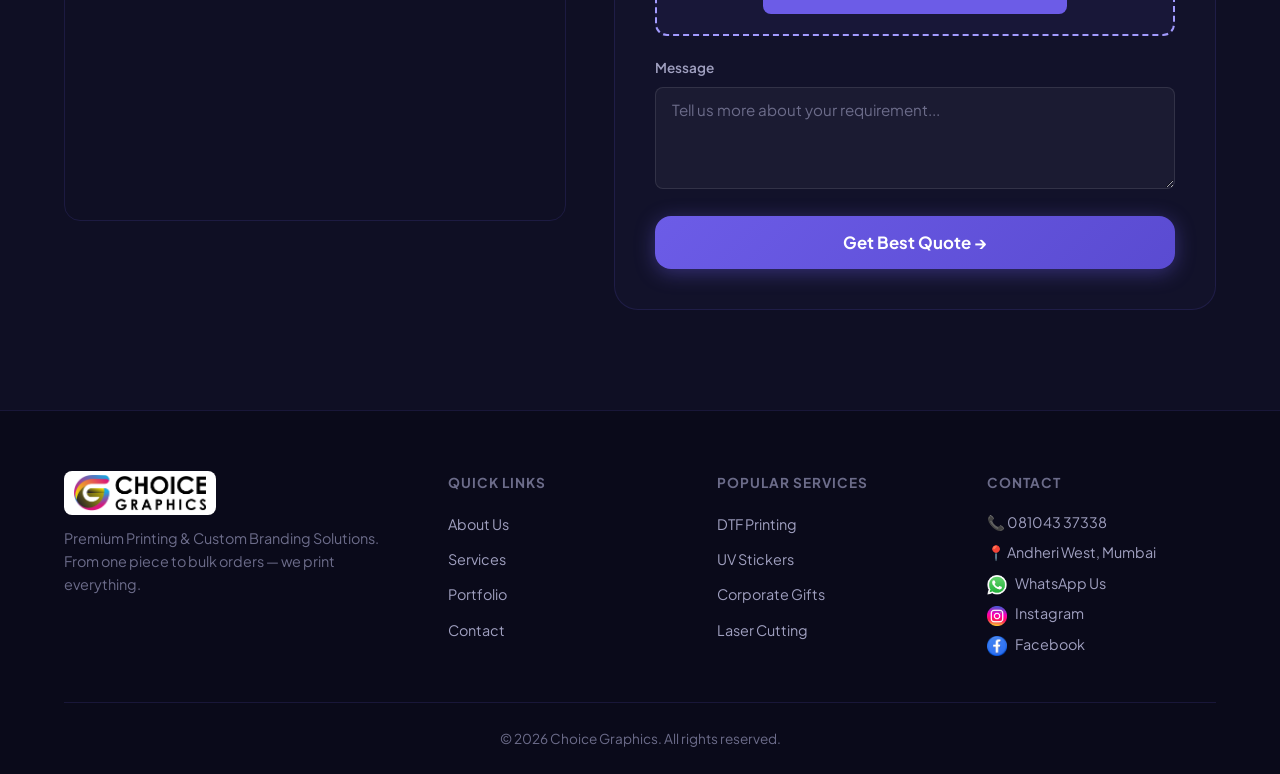
==== commit 6fde5310: "Use logo.png as favicon" ====
--- a/index.html
+++ b/index.html
@@ -4,7 +4,7 @@
   <meta charset="UTF-8" />
   <meta name="viewport" content="width=device-width, initial-scale=1.0" />
   <title>Choice Graphics — Premium Printing & Custom Branding Solutions</title>
-  <link rel="icon" href="data:image/svg+xml,<svg xmlns=%22http://www.w3.org/2000/svg%22 viewBox=%220 0 100 100%22><text y=%22.9em%22 font-size=%2290%22>🎨</text></svg>" />
+  <link rel="icon" href="gallery/favicon.png" type="image/png" />
   <link rel="stylesheet" href="styles.css" />
   <link rel="preconnect" href="https://fonts.googleapis.com" />
   <link rel="preconnect" href="https://fonts.gstatic.com" crossorigin />
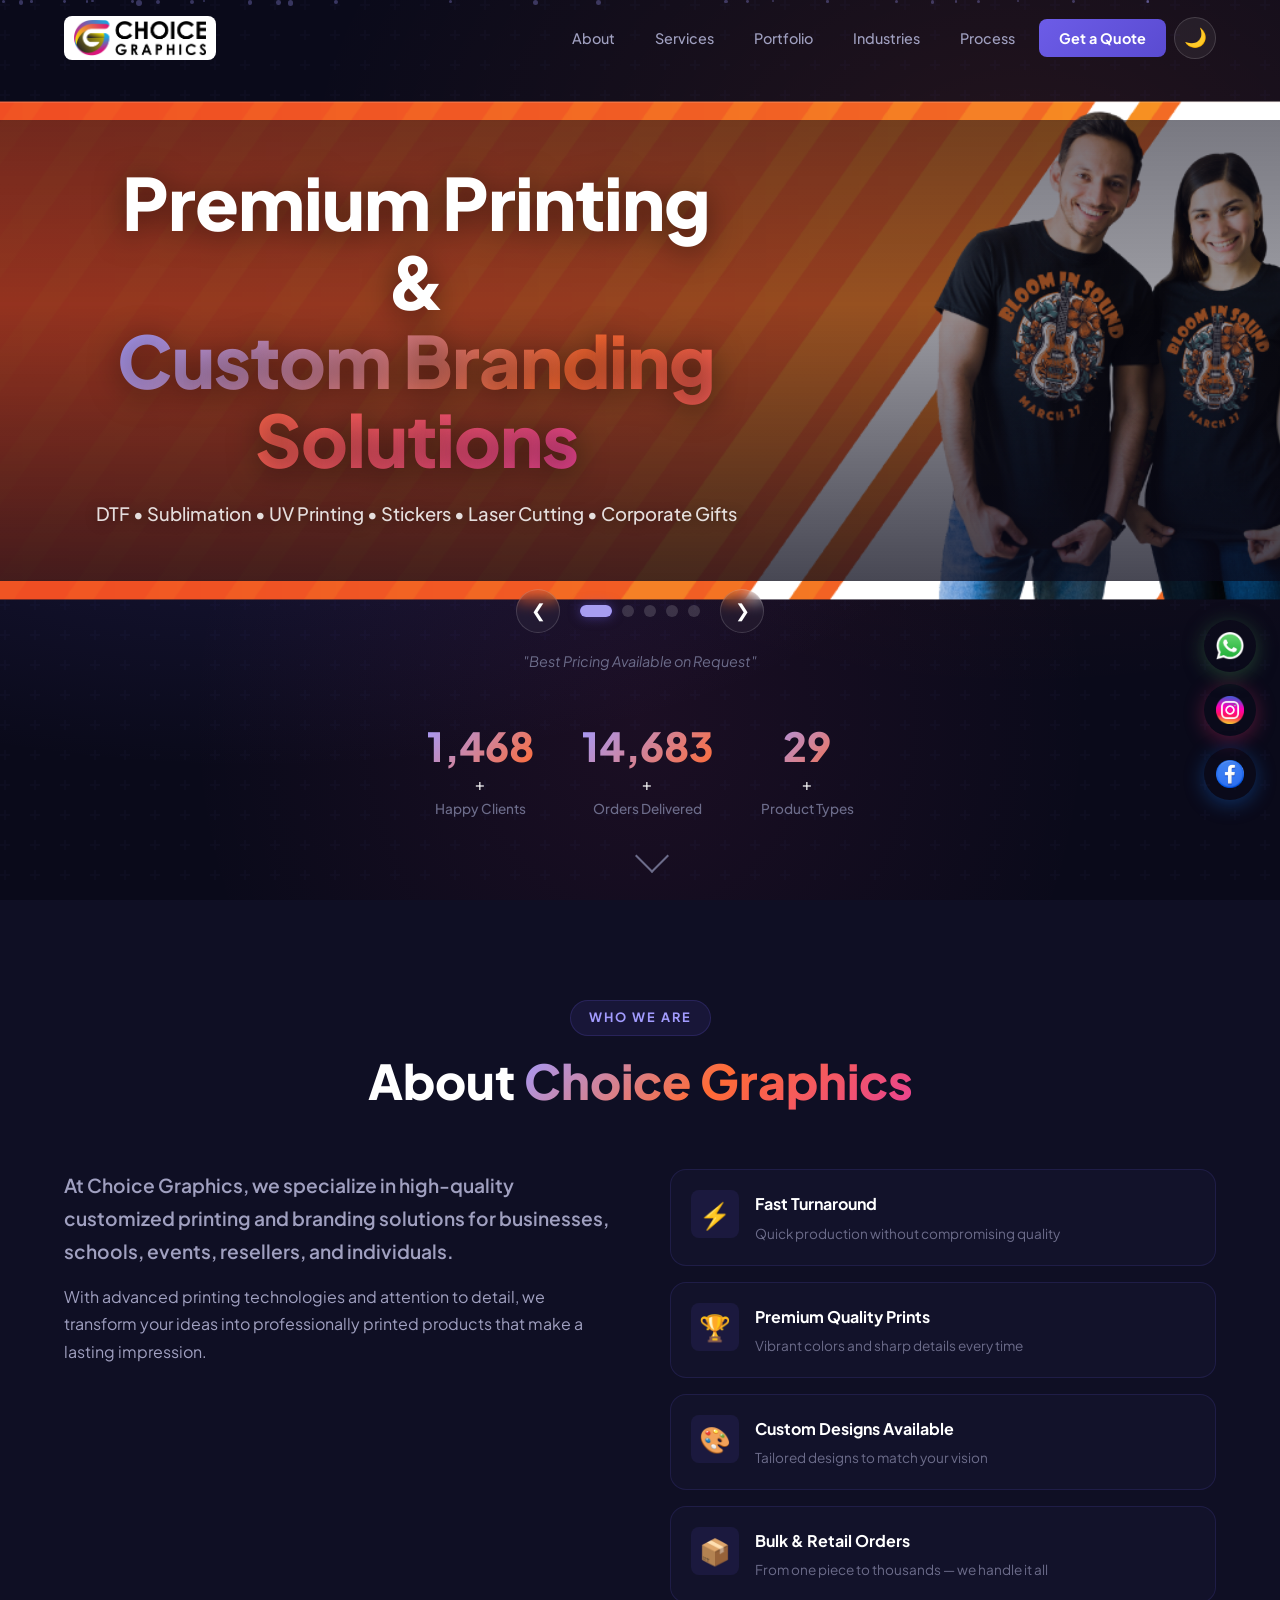
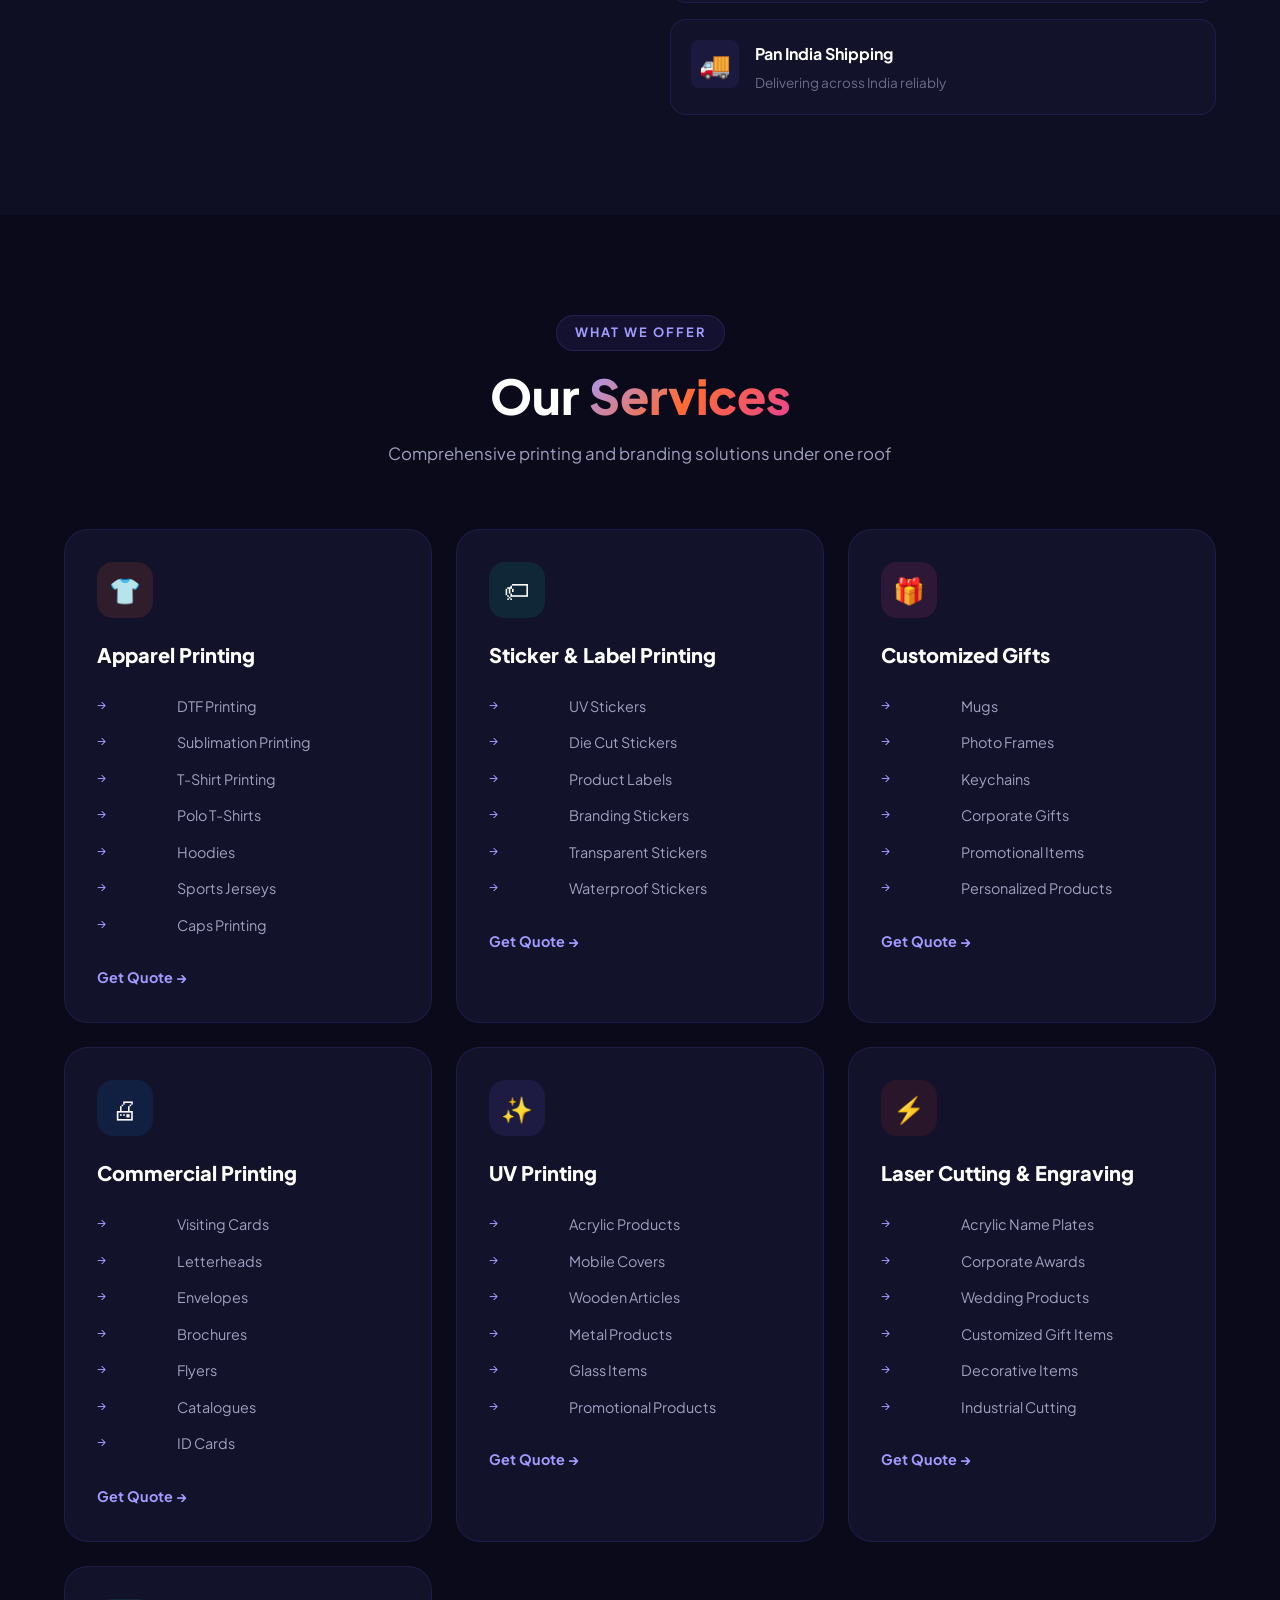
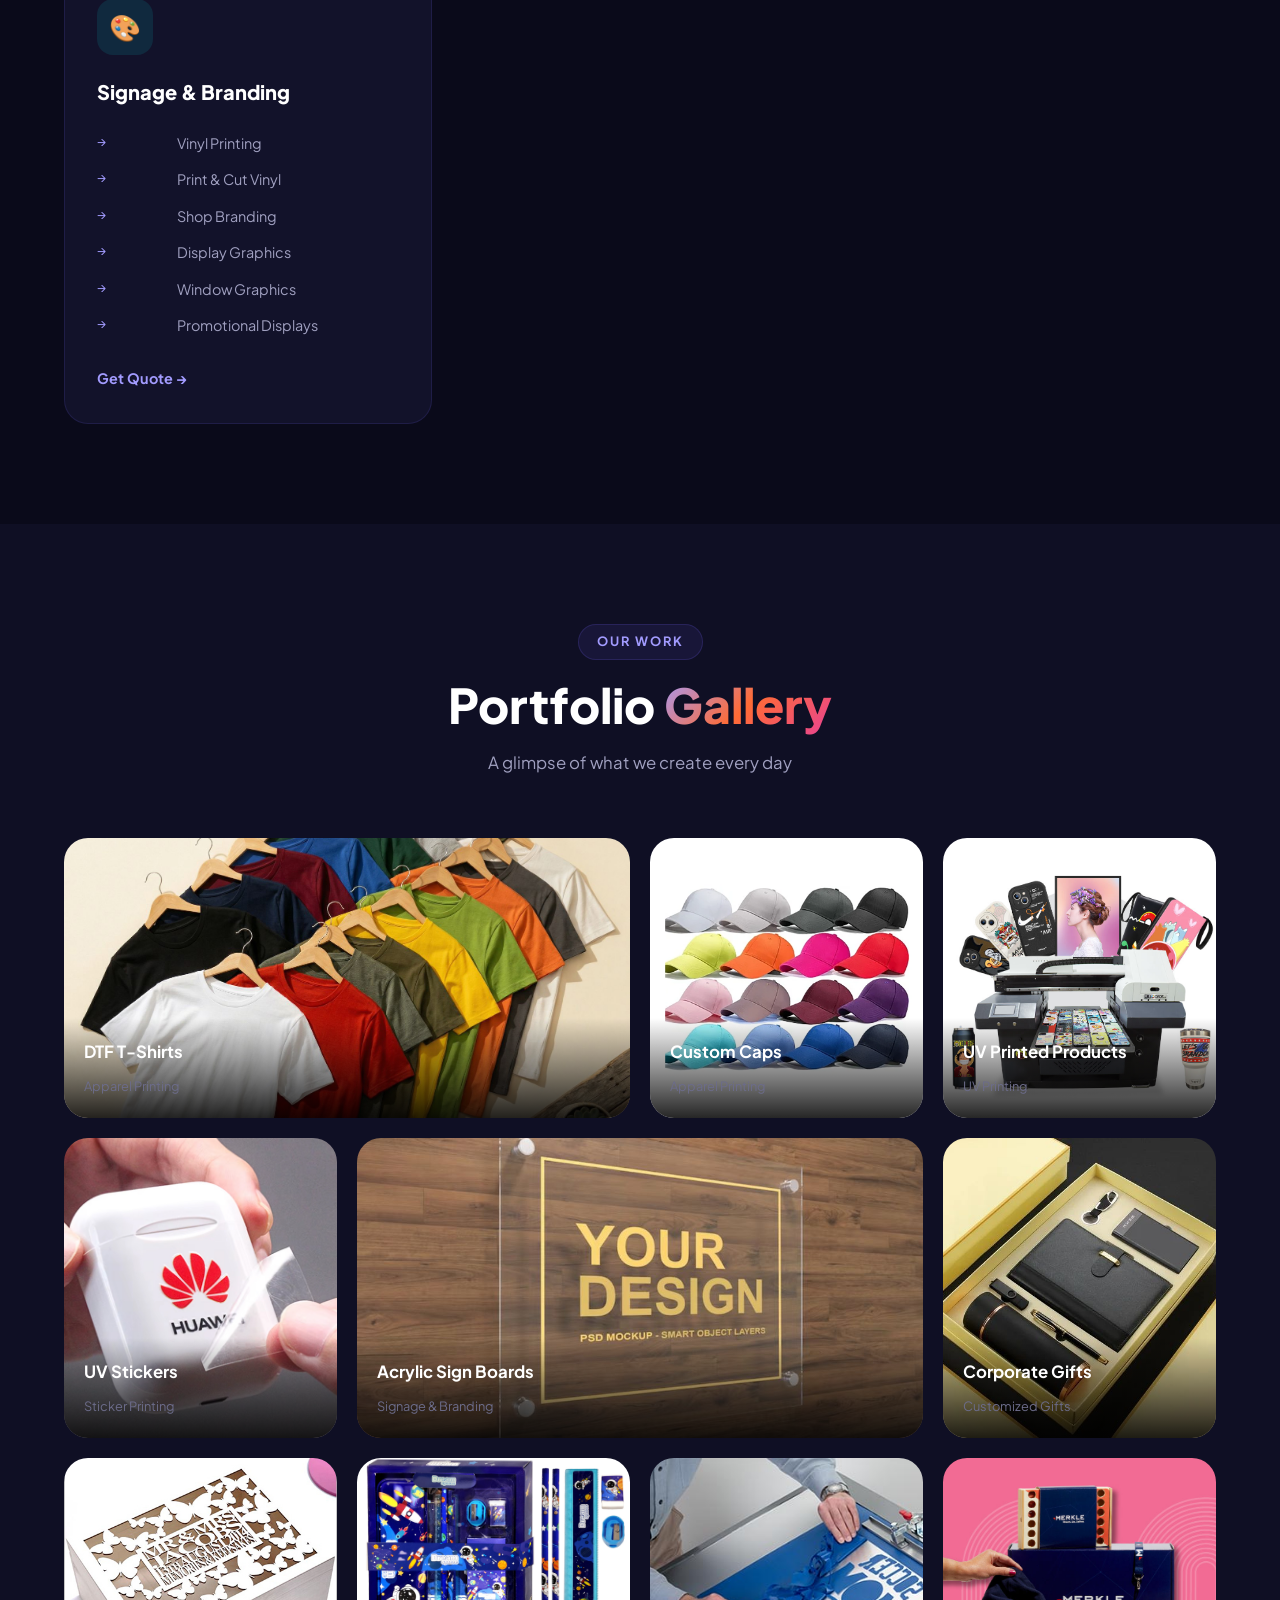
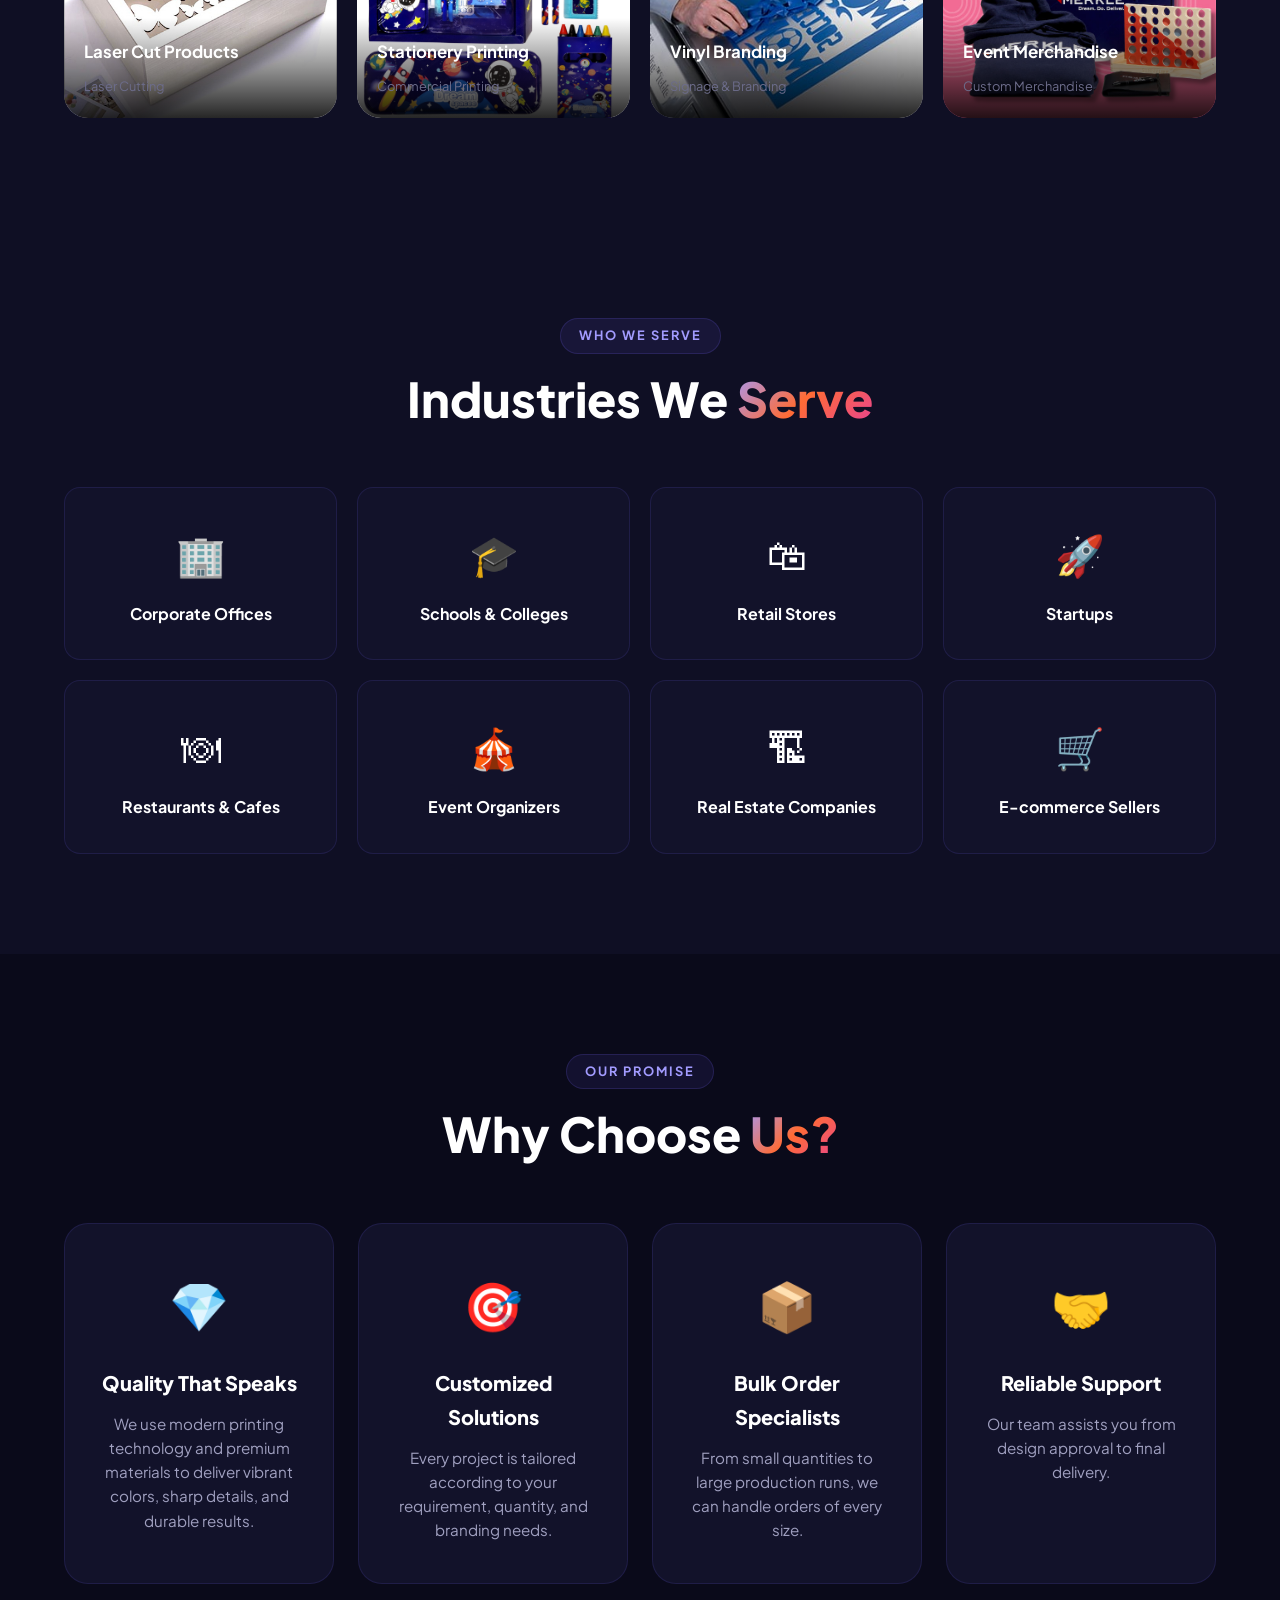
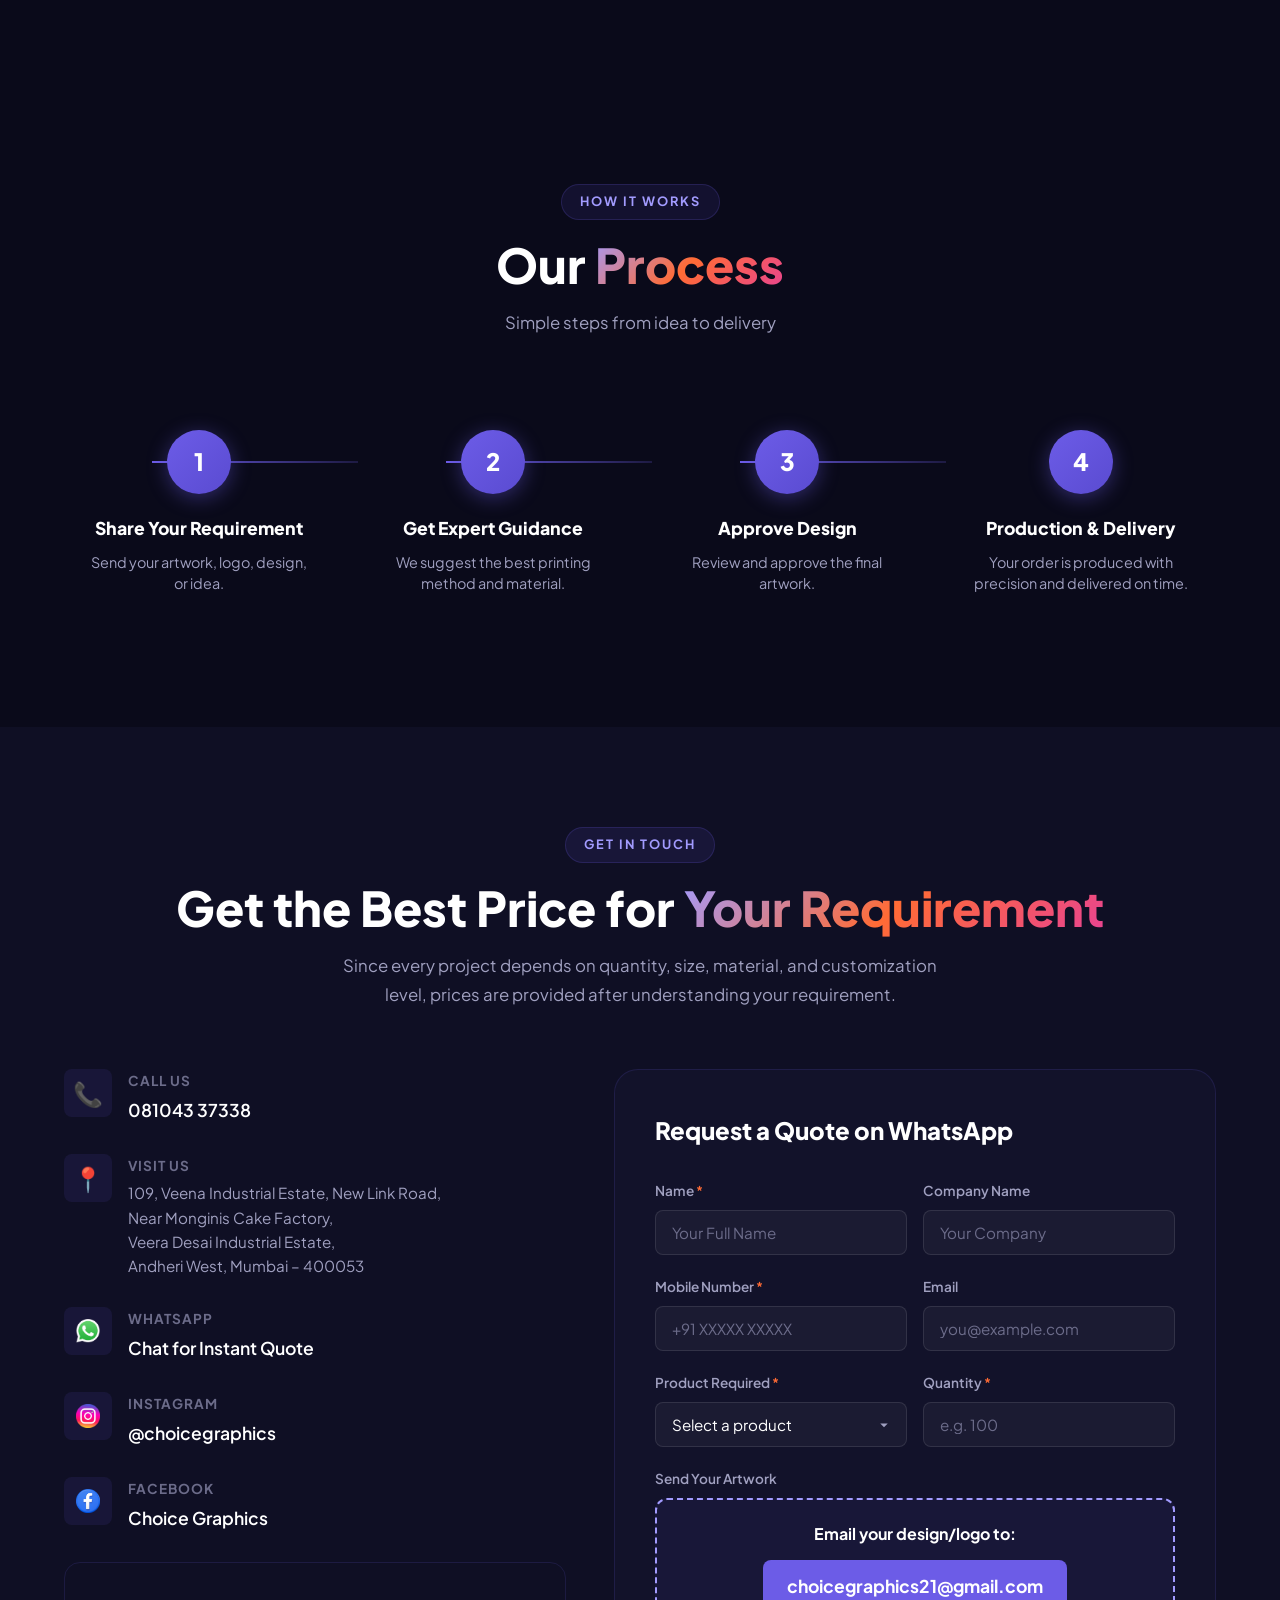
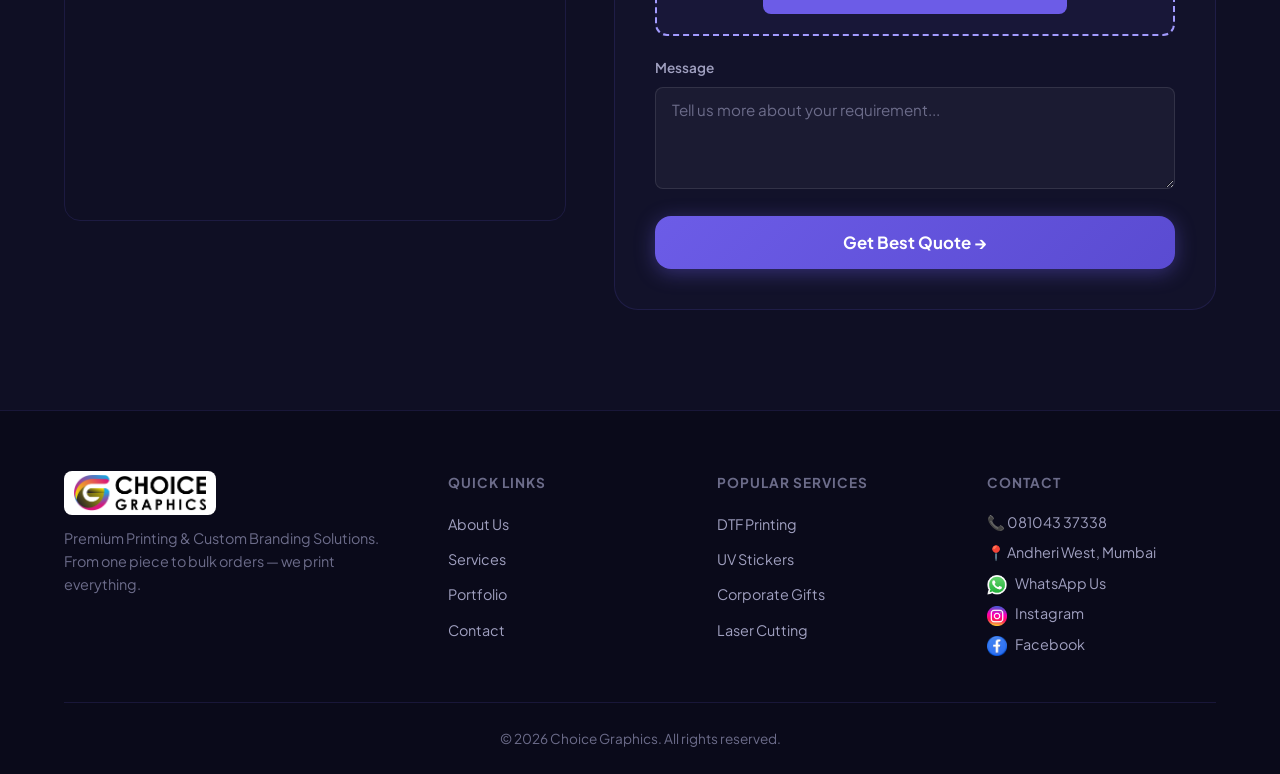
==== commit fa35f4d6: "Use logo.png as favicon" ====
--- a/index.html
+++ b/index.html
@@ -4,7 +4,7 @@
   <meta charset="UTF-8" />
   <meta name="viewport" content="width=device-width, initial-scale=1.0" />
   <title>Choice Graphics — Premium Printing & Custom Branding Solutions</title>
-  <link rel="icon" href="gallery/favicon.png" type="image/png" />
+  <link rel="icon" href="favicon.png" type="image/png" />
   <link rel="stylesheet" href="styles.css" />
   <link rel="preconnect" href="https://fonts.googleapis.com" />
   <link rel="preconnect" href="https://fonts.gstatic.com" crossorigin />
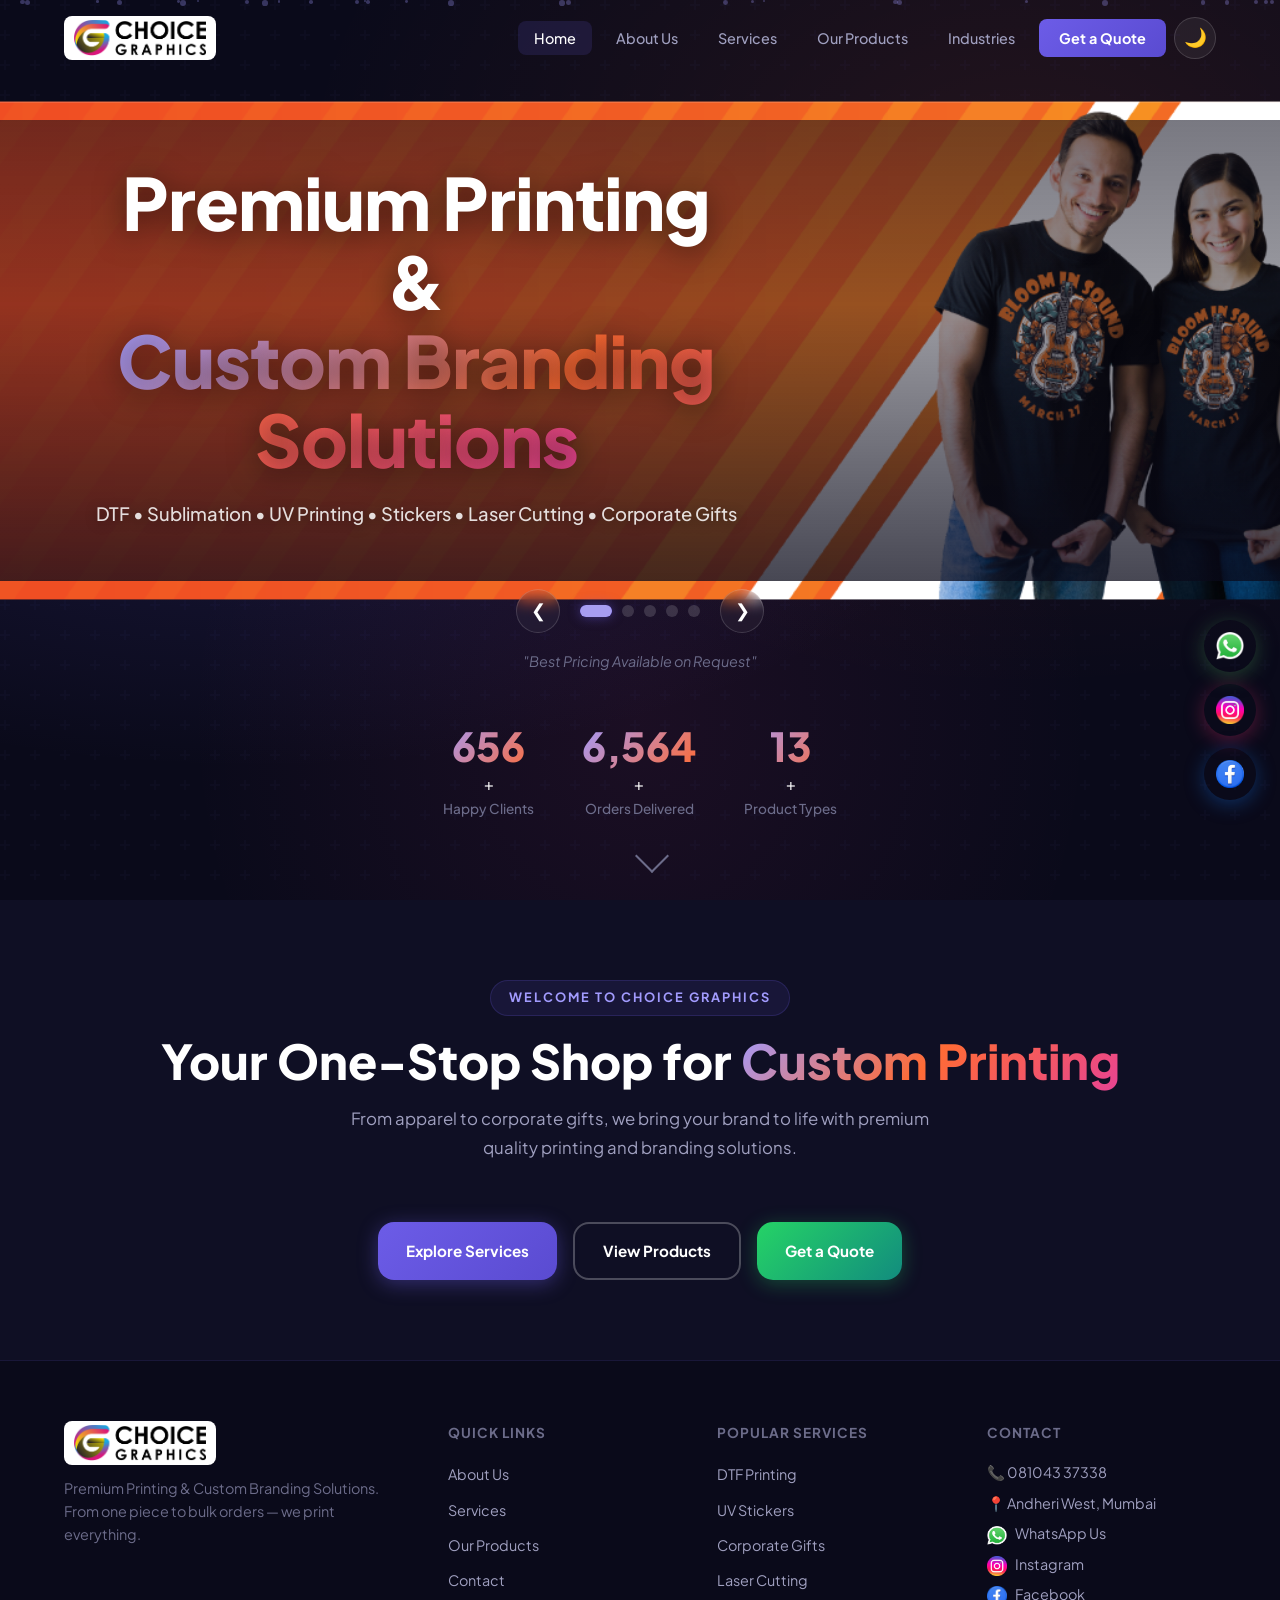
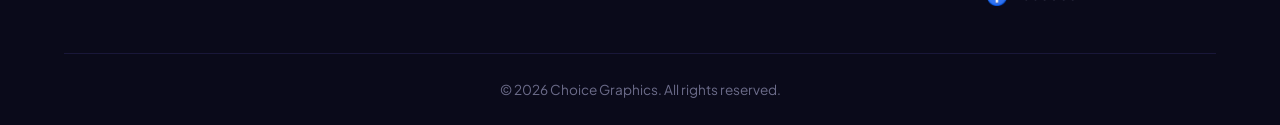
==== commit 59e1a8f0: "Update navigation: Change About to About Us and Portfolio to Our Products across all pages" ====
--- a/index.html
+++ b/index.html
@@ -15,20 +15,20 @@
   <!-- Navbar -->
   <nav class="navbar" id="navbar">
     <div class="container navbar-inner">
-      <a href="#" class="logo">
+      <a href="index.html" class="logo">
         <img src="logo.png" alt="Choice Graphics" class="logo-img" />
       </a>
       <button class="mobile-toggle" id="mobileToggle" aria-label="Toggle navigation">
         <span></span><span></span><span></span>
       </button>
       <ul class="nav-links" id="navLinks">
-        <li><a href="#about">About</a></li>
-        <li><a href="#services">Services</a></li>
-        <li><a href="#portfolio">Portfolio</a></li>
-        <li><a href="#industries">Industries</a></li>
-        <li><a href="#process">Process</a></li>
-        <li><a href="#contact" class="nav-cta">Get a Quote</a></li>
-        <li style="display: display;">
+        <li><a href="index.html" class="active">Home</a></li>
+        <li><a href="about.html">About Us</a></li>
+        <li><a href="services.html">Services</a></li>
+        <li><a href="portfolio.html">Our Products</a></li>
+        <li><a href="industries.html">Industries</a></li>
+        <li><a href="contact.html" class="nav-cta">Get a Quote</a></li>
+        <li>
           <button class="theme-toggle" id="themeToggle" aria-label="Toggle light/dark mode">
             <span class="theme-icon-dark">🌙</span>
             <span class="theme-icon-light">☀️</span>
@@ -121,7 +121,7 @@
 
     <!-- CTAs & Stats -->
     <div class="container hero-bottom">
-            <p class="hero-note">"Best Pricing Available on Request"</p>
+      <p class="hero-note">"Best Pricing Available on Request"</p>
       <div class="hero-stats">
         <div class="stat">
           <span class="stat-number" data-target="5000">0</span>+
@@ -143,572 +143,18 @@
     </div>
   </section>
 
-  <!-- About Section -->
-  <section class="about" id="about">
-    <div class="container">
+  <!-- Home CTA Section -->
+  <section class="home-cta" style="background: var(--bg-section); padding: 80px 0;">
+    <div class="container" style="text-align: center;">
       <div class="section-header">
-        <span class="section-tag">Who We Are</span>
-        <h2 class="section-title">About <span class="gradient-text">Choice Graphics</span></h2>
-      </div>
-      <div class="about-grid">
-        <div class="about-text">
-          <p class="about-lead">
-            At Choice Graphics, we specialize in high-quality customized printing and branding solutions for businesses, schools, events, resellers, and individuals.
-          </p>
-          <p>
-            With advanced printing technologies and attention to detail, we transform your ideas into professionally printed products that make a lasting impression.
-          </p>
-        </div>
-        <div class="about-features">
-          <div class="feature-card">
-            <div class="feature-icon">⚡</div>
-            <div>
-              <h4>Fast Turnaround</h4>
-              <p>Quick production without compromising quality</p>
-            </div>
-          </div>
-          <div class="feature-card">
-            <div class="feature-icon">🏆</div>
-            <div>
-              <h4>Premium Quality Prints</h4>
-              <p>Vibrant colors and sharp details every time</p>
-            </div>
-          </div>
-          <div class="feature-card">
-            <div class="feature-icon">🎨</div>
-            <div>
-              <h4>Custom Designs Available</h4>
-              <p>Tailored designs to match your vision</p>
-            </div>
-          </div>
-          <div class="feature-card">
-            <div class="feature-icon">📦</div>
-            <div>
-              <h4>Bulk & Retail Orders</h4>
-              <p>From one piece to thousands — we handle it all</p>
-            </div>
-          </div>
-          <div class="feature-card">
-            <div class="feature-icon">🚚</div>
-            <div>
-              <h4>Pan India Shipping</h4>
-              <p>Delivering across India reliably</p>
-            </div>
-          </div>
-        </div>
-      </div>
-    </div>
-  </section>
-
-  <!-- Services Section -->
-  <section class="services" id="services">
-    <div class="container">
-      <div class="section-header">
-        <span class="section-tag">What We Offer</span>
-        <h2 class="section-title">Our <span class="gradient-text">Services</span></h2>
-        <p class="section-desc">Comprehensive printing and branding solutions under one roof</p>
-      </div>
-      <div class="services-grid">
-        <!-- Apparel Printing -->
-        <div class="service-card" data-color="orange">
-          <div class="service-icon-wrap orange">
-            <span>👕</span>
-          </div>
-          <h3>Apparel Printing</h3>
-          <ul class="service-list">
-            <li>DTF Printing</li>
-            <li>Sublimation Printing</li>
-            <li>T-Shirt Printing</li>
-            <li>Polo T-Shirts</li>
-            <li>Hoodies</li>
-            <li>Sports Jerseys</li>
-            <li onclick="openServiceImage('gallery/cap1.webp')" style="cursor: pointer;">Caps Printing</li>
-          </ul>
-          <a href="#contact" class="service-link">Get Quote →</a>
-        </div>
-
-        <!-- Sticker & Label Printing -->
-        <div class="service-card" data-color="green">
-          <div class="service-icon-wrap green">
-            <span>🏷</span>
-          </div>
-          <h3>Sticker & Label Printing</h3>
-          <ul class="service-list">
-            <li>UV Stickers</li>
-            <li>Die Cut Stickers</li>
-            <li>Product Labels</li>
-            <li>Branding Stickers</li>
-            <li>Transparent Stickers</li>
-            <li>Waterproof Stickers</li>
-          </ul>
-          <a href="#contact" class="service-link">Get Quote →</a>
-        </div>
-
-        <!-- Customized Gifts -->
-        <div class="service-card" data-color="pink">
-          <div class="service-icon-wrap pink">
-            <span>🎁</span>
-          </div>
-          <h3>Customized Gifts</h3>
-          <ul class="service-list">
-            <li>Mugs</li>
-            <li>Photo Frames</li>
-            <li>Keychains</li>
-            <li>Corporate Gifts</li>
-            <li>Promotional Items</li>
-            <li>Personalized Products</li>
-          </ul>
-          <a href="#contact" class="service-link">Get Quote →</a>
-        </div>
-
-        <!-- Commercial Printing -->
-        <div class="service-card" data-color="blue">
-          <div class="service-icon-wrap blue">
-            <span>🖨</span>
-          </div>
-          <h3>Commercial Printing</h3>
-          <ul class="service-list">
-            <li onclick="openServiceImage('gallery/visiting_card.png')" style="cursor: pointer;">Visiting Cards</li>
-            <li>Letterheads</li>
-            <li>Envelopes</li>
-            <li>Brochures</li>
-            <li>Flyers</li>
-            <li>Catalogues</li>
-            <li>ID Cards</li>
-          </ul>
-          <a href="#contact" class="service-link">Get Quote →</a>
-        </div>
-
-        <!-- UV Printing -->
-        <div class="service-card" data-color="purple">
-          <div class="service-icon-wrap purple">
-            <span>✨</span>
-          </div>
-          <h3>UV Printing</h3>
-          <ul class="service-list">
-            <li>Acrylic Products</li>
-            <li>Mobile Covers</li>
-            <li>Wooden Articles</li>
-            <li>Metal Products</li>
-            <li>Glass Items</li>
-            <li>Promotional Products</li>
-          </ul>
-          <a href="#contact" class="service-link">Get Quote →</a>
-        </div>
-
-        <!-- Laser Cutting & Engraving -->
-        <div class="service-card" data-color="red">
-          <div class="service-icon-wrap red">
-            <span>⚡</span>
-          </div>
-          <h3>Laser Cutting & Engraving</h3>
-          <ul class="service-list">
-            <li>Acrylic Name Plates</li>
-            <li>Corporate Awards</li>
-            <li>Wedding Products</li>
-            <li>Customized Gift Items</li>
-            <li>Decorative Items</li>
-            <li>Industrial Cutting</li>
-          </ul>
-          <a href="#contact" class="service-link">Get Quote →</a>
-        </div>
-
-        <!-- Signage & Branding -->
-        <div class="service-card" data-color="teal">
-          <div class="service-icon-wrap teal">
-            <span>🎨</span>
-          </div>
-          <h3>Signage & Branding</h3>
-          <ul class="service-list">
-            <li>Vinyl Printing</li>
-            <li>Print & Cut Vinyl</li>
-            <li>Shop Branding</li>
-            <li>Display Graphics</li>
-            <li>Window Graphics</li>
-            <li>Promotional Displays</li>
-          </ul>
-          <a href="#contact" class="service-link">Get Quote →</a>
-        </div>
-      </div>
-    </div>
-  </section>
-
-<!-- Portfolio Gallery Section -->
-  <section class="portfolio" id="portfolio">
-    <div class="container">
-      <div class="section-header">
-        <span class="section-tag">Our Work</span>
-        <h2 class="section-title">Portfolio <span class="gradient-text">Gallery</span></h2>
-        <p class="section-desc">A glimpse of what we create every day</p>
-      </div>
-            <div class="portfolio-grid">
-        <div class="portfolio-card large" onclick="openGallery('tshirt-gallery')" style="cursor: pointer;">
-          <div class="portfolio-slideshow" style="position: relative; overflow: hidden; height: 280px;">
-            <img src="gallery\tshirt1.jpg" alt="DTF T-Shirt 1" class="slide-img active" style="position: absolute; top: 0; left: 0; width: 100%; height: 100%; object-fit: cover; opacity: 1; transition: opacity 0.5s ease-in-out;" />
-            <img src="gallery\tshirt2.jpg" alt="DTF T-Shirt 2" class="slide-img" style="position: absolute; top: 0; left: 0; width: 100%; height: 100%; object-fit: cover; opacity: 0; transition: opacity 0.5s ease-in-out;" />
-            <img src="gallery\tshirt3.jpg" alt="DTF T-Shirt 3" class="slide-img" style="position: absolute; top: 0; left: 0; width: 100%; height: 100%; object-fit: cover; opacity: 0; transition: opacity 0.5s ease-in-out;" />
-          </div>
-          <div class="portfolio-info">
-            <h4>DTF T-Shirts</h4>
-            <span>Apparel Printing</span>
-          </div>
-        </div>
-
-        <div class="portfolio-card" onclick="openGallery('caps-gallery')" style="cursor: pointer;">
-          <div class="portfolio-slideshow" style="position: relative; overflow: hidden; height: 280px;">
-            <img src="gallery/cap1.webp" alt="Custom Cap 1" class="slide-img active" style="position: absolute; top: 0; left: 0; width: 100%; height: 100%; object-fit: cover; opacity: 1; transition: opacity 0.5s ease-in-out;" />
-            <img src="gallery/cap2.webp" alt="Custom Cap 2" class="slide-img" style="position: absolute; top: 0; left: 0; width: 100%; height: 100%; object-fit: cover; opacity: 0; transition: opacity 0.5s ease-in-out;" />
-            <img src="gallery/cap3.webp" alt="Custom Cap 3" class="slide-img" style="position: absolute; top: 0; left: 0; width: 100%; height: 100%; object-fit: cover; opacity: 0; transition: opacity 0.5s ease-in-out;" />
-          </div>
-          <div class="portfolio-info">
-            <h4>Custom Caps</h4>
-            <span>Apparel Printing</span>
-          </div>
-        </div>
-
-        <div class="portfolio-card" onclick="openGallery('uv-products-gallery')" style="cursor: pointer;">
-          <div class="portfolio-slideshow" style="position: relative; overflow: hidden; height: 280px;">
-            <img src="gallery/uv1.jpg" alt="UV Product 1" class="slide-img active" style="position: absolute; top: 0; left: 0; width: 100%; height: 100%; object-fit: cover; opacity: 1; transition: opacity 0.5s ease-in-out;" />
-            <img src="gallery/uv2.jpg" alt="UV Product 2" class="slide-img" style="position: absolute; top: 0; left: 0; width: 100%; height: 100%; object-fit: cover; opacity: 0; transition: opacity 0.5s ease-in-out;" />
-            <img src="gallery/uv3.jpg" alt="UV Product 3" class="slide-img" style="position: absolute; top: 0; left: 0; width: 100%; height: 100%; object-fit: cover; opacity: 0; transition: opacity 0.5s ease-in-out;" />
-          </div>
-          <div class="portfolio-info">
-            <h4>UV Printed Products</h4>
-            <span>UV Printing</span>
-          </div>
-        </div>
-
-        <div class="portfolio-card" onclick="openGallery('uv-stickers-gallery')" style="cursor: pointer;">
-          <div class="portfolio-slideshow" style="position: relative; overflow: hidden; height: 300px;">
-            <img src="gallery/sticker1.jpg" alt="UV Sticker 1" class="slide-img active" style="position: absolute; top: 0; left: 0; width: 100%; height: 100%; object-fit: cover; opacity: 1; transition: opacity 0.5s ease-in-out;" />
-            <img src="gallery/sticker2.jpg" alt="UV Sticker 2" class="slide-img" style="position: absolute; top: 0; left: 0; width: 100%; height: 100%; object-fit: cover; opacity: 0; transition: opacity 0.5s ease-in-out;" />
-            <img src="gallery/sticker3.jpg" alt="UV Sticker 3" class="slide-img" style="position: absolute; top: 0; left: 0; width: 100%; height: 100%; object-fit: cover; opacity: 0; transition: opacity 0.5s ease-in-out;" />
-          </div>
-          <div class="portfolio-info">
-            <h4>UV Stickers</h4>
-            <span>Sticker Printing</span>
-          </div>
-        </div>
-
-        <div class="portfolio-card large" onclick="openGallery('signboards-gallery')" style="cursor: pointer;">
-          <div class="portfolio-slideshow" style="position: relative; overflow: hidden; height: 300px;">
-            <img src="gallery/signboard1.jpg" alt="Sign Board 1" class="slide-img active" style="position: absolute; top: 0; left: 0; width: 100%; height: 100%; object-fit: cover; opacity: 1; transition: opacity 0.5s ease-in-out;" />
-            <img src="gallery/signboard2.jpg" alt="Sign Board 2" class="slide-img" style="position: absolute; top: 0; left: 0; width: 100%; height: 100%; object-fit: cover; opacity: 0; transition: opacity 0.5s ease-in-out;" />
-            <img src="gallery/signboard3.jpg" alt="Sign Board 3" class="slide-img" style="position: absolute; top: 0; left: 0; width: 100%; height: 100%; object-fit: cover; opacity: 0; transition: opacity 0.5s ease-in-out;" />
-          </div>
-          <div class="portfolio-info">
-            <h4>Acrylic Sign Boards</h4>
-            <span>Signage & Branding</span>
-          </div>
-        </div>
-
-        <div class="portfolio-card" onclick="openGallery('gifts-gallery')" style="cursor: pointer;">
-          <div class="portfolio-slideshow" style="position: relative; overflow: hidden; height: 300px;">
-            <img src="gallery/gift1.jpg" alt="Corporate Gift 1" class="slide-img active" style="position: absolute; top: 0; left: 0; width: 100%; height: 100%; object-fit: cover; opacity: 1; transition: opacity 0.5s ease-in-out;" />
-            <img src="gallery/gift2.jpg" alt="Corporate Gift 2" class="slide-img" style="position: absolute; top: 0; left: 0; width: 100%; height: 100%; object-fit: cover; opacity: 0; transition: opacity 0.5s ease-in-out;" />
-            <img src="gallery/gift3.jpg" alt="Corporate Gift 3" class="slide-img" style="position: absolute; top: 0; left: 0; width: 100%; height: 100%; object-fit: cover; opacity: 0; transition: opacity 0.5s ease-in-out;" />
-          </div>
-          <div class="portfolio-info">
-            <h4>Corporate Gifts</h4>
-            <span>Customized Gifts</span>
-          </div>
-        </div>
-
-        <div class="portfolio-card" onclick="openGallery('laser-gallery')" style="cursor: pointer;">
-          <div class="portfolio-slideshow" style="position: relative; overflow: hidden; height: 260px;">
-            <img src="gallery/laser1.jpg" alt="Laser Product 1" class="slide-img active" style="position: absolute; top: 0; left: 0; width: 100%; height: 100%; object-fit: cover; opacity: 1; transition: opacity 0.5s ease-in-out;" />
-            <img src="gallery/laser2.jpg" alt="Laser Product 2" class="slide-img" style="position: absolute; top: 0; left: 0; width: 100%; height: 100%; object-fit: cover; opacity: 0; transition: opacity 0.5s ease-in-out;" />
-            <img src="gallery/laser3.jpg" alt="Laser Product 3" class="slide-img" style="position: absolute; top: 0; left: 0; width: 100%; height: 100%; object-fit: cover; opacity: 0; transition: opacity 0.5s ease-in-out;" />
-          </div>
-          <div class="portfolio-info">
-            <h4>Laser Cut Products</h4>
-            <span>Laser Cutting</span>
-          </div>
-        </div>
-
-        <div class="portfolio-card" onclick="openGallery('stationery-gallery')" style="cursor: pointer;">
-          <div class="portfolio-slideshow" style="position: relative; overflow: hidden; height: 260px;">
-            <img src="gallery/stationery1.jpg" alt="Stationery 1" class="slide-img active" style="position: absolute; top: 0; left: 0; width: 100%; height: 100%; object-fit: cover; opacity: 1; transition: opacity 0.5s ease-in-out;" />
-            <img src="gallery/stationery2.jpg" alt="Stationery 2" class="slide-img" style="position: absolute; top: 0; left: 0; width: 100%; height: 100%; object-fit: cover; opacity: 0; transition: opacity 0.5s ease-in-out;" />
-            <img src="gallery/stationery3.jpg" alt="Stationery 3" class="slide-img" style="position: absolute; top: 0; left: 0; width: 100%; height: 100%; object-fit: cover; opacity: 0; transition: opacity 0.5s ease-in-out;" />
-          </div>
-          <div class="portfolio-info">
-            <h4>Stationery Printing</h4>
-            <span>Commercial Printing</span>
-          </div>
-        </div>
-
-        <div class="portfolio-card" onclick="openGallery('vinyl-gallery')" style="cursor: pointer;">
-          <div class="portfolio-slideshow" style="position: relative; overflow: hidden; height: 260px;">
-            <img src="gallery/vinyl1.jpg" alt="Vinyl Branding 1" class="slide-img active" style="position: absolute; top: 0; left: 0; width: 100%; height: 100%; object-fit: cover; opacity: 1; transition: opacity 0.5s ease-in-out;" />
-            <img src="gallery/vinyl2.jpg" alt="Vinyl Branding 2" class="slide-img" style="position: absolute; top: 0; left: 0; width: 100%; height: 100%; object-fit: cover; opacity: 0; transition: opacity 0.5s ease-in-out;" />
-            <img src="gallery/vinyl3.jpg" alt="Vinyl Branding 3" class="slide-img" style="position: absolute; top: 0; left: 0; width: 100%; height: 100%; object-fit: cover; opacity: 0; transition: opacity 0.5s ease-in-out;" />
-          </div>
-          <div class="portfolio-info">
-            <h4>Vinyl Branding</h4>
-            <span>Signage & Branding</span>
-          </div>
-        </div>
-
-        <div class="portfolio-card" onclick="openGallery('event-gallery')" style="cursor: pointer;">
-          <div class="portfolio-slideshow" style="position: relative; overflow: hidden; height: 260px;">
-            <img src="gallery/event1.jpg" alt="Event Merchandise 1" class="slide-img active" style="position: absolute; top: 0; left: 0; width: 100%; height: 100%; object-fit: cover; opacity: 1; transition: opacity 0.5s ease-in-out;" />
-            <img src="gallery/event2.jpg" alt="Event Merchandise 2" class="slide-img" style="position: absolute; top: 0; left: 0; width: 100%; height: 100%; object-fit: cover; opacity: 0; transition: opacity 0.5s ease-in-out;" />
-            <img src="gallery/event3.jpg" alt="Event Merchandise 3" class="slide-img" style="position: absolute; top: 0; left: 0; width: 100%; height: 100%; object-fit: cover; opacity: 0; transition: opacity 0.5s ease-in-out;" />
-          </div>
-          <div class="portfolio-info">
-            <h4>Event Merchandise</h4>
-            <span>Custom Merchandise</span>
-          </div>
-        </div>
-      </div>
-  </section>
-
-  <!-- Industries Section -->
-  <section class="industries" id="industries">
-    <div class="container">
-      <div class="section-header">
-        <span class="section-tag">Who We Serve</span>
-        <h2 class="section-title">Industries We <span class="gradient-text">Serve</span></h2>
-      </div>
-      <div class="industries-grid">
-        <div class="industry-card">
-          <div class="industry-icon">🏢</div>
-          <h4>Corporate Offices</h4>
-        </div>
-        <div class="industry-card">
-          <div class="industry-icon">🎓</div>
-          <h4>Schools & Colleges</h4>
-        </div>
-        <div class="industry-card">
-          <div class="industry-icon">🛍</div>
-          <h4>Retail Stores</h4>
-        </div>
-        <div class="industry-card">
-          <div class="industry-icon">🚀</div>
-          <h4>Startups</h4>
-        </div>
-        <div class="industry-card">
-          <div class="industry-icon">🍽</div>
-          <h4>Restaurants & Cafes</h4>
-        </div>
-        <div class="industry-card">
-          <div class="industry-icon">🎪</div>
-          <h4>Event Organizers</h4>
-        </div>
-        <div class="industry-card">
-          <div class="industry-icon">🏗</div>
-          <h4>Real Estate Companies</h4>
-        </div>
-        <div class="industry-card">
-          <div class="industry-icon">🛒</div>
-          <h4>E-commerce Sellers</h4>
-        </div>
-      </div>
-    </div>
-  </section>
-
-  <!-- Why Choose Us Section -->
-  <section class="why-choose" id="whychoose">
-    <div class="container">
-      <div class="section-header">
-        <span class="section-tag">Our Promise</span>
-        <h2 class="section-title">Why Choose <span class="gradient-text">Us?</span></h2>
-      </div>
-      <div class="why-grid">
-        <div class="why-card">
-          <div class="why-icon">💎</div>
-          <h3>Quality That Speaks</h3>
-          <p>We use modern printing technology and premium materials to deliver vibrant colors, sharp details, and durable results.</p>
-        </div>
-        <div class="why-card">
-          <div class="why-icon">🎯</div>
-          <h3>Customized Solutions</h3>
-          <p>Every project is tailored according to your requirement, quantity, and branding needs.</p>
-        </div>
-        <div class="why-card">
-          <div class="why-icon">📦</div>
-          <h3>Bulk Order Specialists</h3>
-          <p>From small quantities to large production runs, we can handle orders of every size.</p>
-        </div>
-        <div class="why-card">
-          <div class="why-icon">🤝</div>
-          <h3>Reliable Support</h3>
-          <p>Our team assists you from design approval to final delivery.</p>
-        </div>
-      </div>
-    </div>
-  </section>
-
-  <!-- Process Section -->
-  <section class="process" id="process">
-    <div class="container">
-      <div class="section-header">
-        <span class="section-tag">How It Works</span>
-        <h2 class="section-title">Our <span class="gradient-text">Process</span></h2>
-        <p class="section-desc">Simple steps from idea to delivery</p>
-      </div>
-      <div class="process-grid">
-        <div class="process-step">
-          <div class="step-number">1</div>
-          <div class="step-content">
-            <h3>Share Your Requirement</h3>
-            <p>Send your artwork, logo, design, or idea.</p>
-          </div>
-          <div class="step-connector"></div>
-        </div>
-        <div class="process-step">
-          <div class="step-number">2</div>
-          <div class="step-content">
-            <h3>Get Expert Guidance</h3>
-            <p>We suggest the best printing method and material.</p>
-          </div>
-          <div class="step-connector"></div>
-        </div>
-        <div class="process-step">
-          <div class="step-number">3</div>
-          <div class="step-content">
-            <h3>Approve Design</h3>
-            <p>Review and approve the final artwork.</p>
-          </div>
-          <div class="step-connector"></div>
-        </div>
-        <div class="process-step">
-          <div class="step-number">4</div>
-          <div class="step-content">
-            <h3>Production & Delivery</h3>
-            <p>Your order is produced with precision and delivered on time.</p>
-          </div>
-        </div>
-      </div>
-    </div>
-  </section>
-
-  <!-- Contact Section -->
-  <section class="contact" id="contact">
-    <div class="container">
-      <div class="section-header">
-        <span class="section-tag">Get In Touch</span>
-        <h2 class="section-title">Get the Best Price for <span class="gradient-text">Your Requirement</span></h2>
-        <p class="section-desc">Since every project depends on quantity, size, material, and customization level, prices are provided after understanding your requirement.</p>
-      </div>
-      <div class="contact-grid">
-        <div class="contact-info">
-          <div class="contact-item">
-            <div class="contact-icon">📞</div>
-            <div>
-              <h4>Call Us</h4>
-              <a href="tel:08104337338">081043 37338</a>
-            </div>
-          </div>
-          <div class="contact-item">
-            <div class="contact-icon">📍</div>
-            <div>
-              <h4>Visit Us</h4>
-              <p>109, Veena Industrial Estate, New Link Road,<br />Near Monginis Cake Factory,<br />Veera Desai Industrial Estate,<br />Andheri West, Mumbai – 400053</p>
-            </div>
-          </div>
-          <div class="contact-item">
-            <div class="contact-icon"><img src="wapp.png" alt="WhatsApp" style="width: 24px; height: 24px; object-fit: contain;" /></div>
-            <div>
-              <h4>WhatsApp</h4>
-              <a href="https://wa.me/918104337338" target="_blank">Chat for Instant Quote</a>
-            </div>
-          </div>
-          <div class="contact-item">
-                        <div class="contact-icon"><img src="insta.png" alt="Instagram" style="width: 24px; height: 24px; object-fit: contain;" /></div>
-            <div>
-              <h4>Instagram</h4>
-              <a href="https://www.instagram.com/choicegraphics.in" target="_blank">@choicegraphics</a>
-            </div>
-          </div>
-          <div class="contact-item">
-            <div class="contact-icon"><img src="fb.png" alt="Facebook" style="width: 24px; height: 24px; object-fit: contain;" /></div>
-            <div>
-              <h4>Facebook</h4>
-              <a href="https://www.facebook.com/choicegraphics.in" target="_blank">Choice Graphics</a>
-            </div>
-          </div>
-          <div class="map-container">
-            <iframe
-              src="https://www.google.com/maps/embed?pb=!1m18!1m12!1m3!1d3769.5!2d72.83391913791077!3d19.13835131437938!2m3!1f0!2f0!3f0!3m2!1i1024!2i768!4f13.1!3m3!1m2!1s0x0%3A0x0!2zMTnCsDA4JzE4LjEiTiA3MsKwNTAnMDIuMSJF!5e0!3m2!1sen!2sin!4v1700000000000!5m2!1sen!2sin"
-              width="100%"
-              height="250"
-              style="border:0; border-radius:16px;"
-              allowfullscreen=""
-              loading="lazy"
-              referrerpolicy="no-referrer-when-downgrade">
-            </iframe>
-          </div>
-        </div>
-        <form class="contact-form" id="quoteForm">
-          <h3>Request a Quote on WhatsApp</h3>
-          <div class="form-row">
-            <div class="form-group">
-              <label for="name">Name <span class="required">*</span></label>
-              <input type="text" id="name" name="name" placeholder="Your Full Name" required />
-            </div>
-            <div class="form-group">
-              <label for="company">Company Name</label>
-              <input type="text" id="company" name="company" placeholder="Your Company" />
-            </div>
-          </div>
-          <div class="form-row">
-            <div class="form-group">
-              <label for="mobile">Mobile Number <span class="required">*</span></label>
-              <input type="tel" id="mobile" name="mobile" placeholder="+91 XXXXX XXXXX" required />
-            </div>
-            <div class="form-group">
-              <label for="email">Email</label>
-              <input type="email" id="email" name="email" placeholder="you@example.com" />
-            </div>
-          </div>
-          <div class="form-row">
-            <div class="form-group">
-              <label for="product">Product Required <span class="required">*</span></label>
-              <select id="product" name="product" required>
-                <option value="" disabled selected>Select a product</option>
-                <option>DTF Printing</option>
-                <option>Sublimation Printing</option>
-                <option>UV Printing</option>
-                <option>UV Stickers</option>
-                <option>Print & Cut Vinyl</option>
-                <option>Laser Cutting</option>
-                <option>Corporate Gifts</option>
-                <option>Custom T-Shirts</option>
-                <option>Caps Printing</option>
-                <option>Visiting Cards</option>
-                <option>Brochures / Flyers</option>
-                <option>ID Cards</option>
-                <option>Mugs Print</option>
-                <option>Signage / Branding</option>
-                <option>Other</option>
-              </select>
-            </div>
-            <div class="form-group">
-              <label for="quantity">Quantity <span class="required">*</span></label>
-              <input type="number" id="quantity" name="quantity" placeholder="e.g. 100" min="1" required />
-            </div>
-          </div>
-          <div class="form-group">
-            <label>Send Your Artwork</label>
-            <div style="padding: 20px; background: rgba(108, 92, 231, 0.08); border-radius: 12px; border: 2px dashed var(--primary-light); text-align: center;">
-              <p style="margin: 0 0 12px 0; font-size: 1rem; color: var(--text-primary);">
-                <strong>Email your design/logo to:</strong>
-              </p>
-              <a href="mailto:choicegraphics21@gmail.com" style="display: inline-block; padding: 12px 24px; background: var(--primary); color: #fff; border-radius: 8px; font-size: 1.1rem; font-weight: 700; text-decoration: none; transition: all 0.3s ease;">
-                choicegraphics21@gmail.com
-              </a>
-            </div>
-          </div>
-          <div class="form-group">
-            <label for="message">Message</label>
-            <textarea id="message" name="message" rows="4" placeholder="Tell us more about your requirement..."></textarea>
-          </div>
-          <button type="submit" class="btn btn-primary btn-full">
-            Get Best Quote →
-          </button>
-        </form>
+        <span class="section-tag">Welcome to Choice Graphics</span>
+        <h2 class="section-title">Your One-Stop Shop for <span class="gradient-text">Custom Printing</span></h2>
+        <p class="section-desc">From apparel to corporate gifts, we bring your brand to life with premium quality printing and branding solutions.</p>
+      </div>
+      <div style="display: flex; gap: 16px; justify-content: center; flex-wrap: wrap; margin-top: 32px;">
+        <a href="services.html" class="btn btn-primary">Explore Services</a>
+        <a href="portfolio.html" class="btn btn-outline">View Products</a>
+        <a href="contact.html" class="btn btn-secondary">Get a Quote</a>
       </div>
     </div>
   </section>
@@ -718,7 +164,7 @@
     <div class="container">
       <div class="footer-grid">
         <div class="footer-brand">
-          <a href="#" class="logo">
+          <a href="index.html" class="logo">
             <img src="logo.png" alt="Choice Graphics" class="logo-img" />
           </a>
           <p>Premium Printing & Custom Branding Solutions. From one piece to bulk orders — we print everything.</p>
@@ -726,19 +172,19 @@
         <div class="footer-links">
           <h4>Quick Links</h4>
           <ul>
-            <li><a href="#about">About Us</a></li>
-            <li><a href="#services">Services</a></li>
-            <li><a href="#portfolio">Portfolio</a></li>
-            <li><a href="#contact">Contact</a></li>
+            <li><a href="about.html">About Us</a></li>
+            <li><a href="services.html">Services</a></li>
+            <li><a href="portfolio.html">Our Products</a></li>
+            <li><a href="contact.html">Contact</a></li>
           </ul>
         </div>
         <div class="footer-links">
           <h4>Popular Services</h4>
           <ul>
-            <li><a href="#services">DTF Printing</a></li>
-            <li><a href="#services">UV Stickers</a></li>
-            <li><a href="#services">Corporate Gifts</a></li>
-            <li><a href="#services">Laser Cutting</a></li>
+            <li><a href="services.html">DTF Printing</a></li>
+            <li><a href="services.html">UV Stickers</a></li>
+            <li><a href="services.html">Corporate Gifts</a></li>
+            <li><a href="services.html">Laser Cutting</a></li>
           </ul>
         </div>
         <div class="footer-contact">
@@ -761,9 +207,8 @@
     <a href="https://wa.me/918104337338" target="_blank" class="social-float whatsapp" aria-label="Chat on WhatsApp">
       <img src="wapp.png" alt="WhatsApp" style="width: 28px; height: 28px; object-fit: contain;" />
     </a>
-    </a>
     <a href="https://www.instagram.com/choicegraphics.in" target="_blank" class="social-float instagram" aria-label="Follow on Instagram">
-           <img src="insta.png" alt="Instagram" style="width: 28px; height: 28px; object-fit: contain;" />
+      <img src="insta.png" alt="Instagram" style="width: 28px; height: 28px; object-fit: contain;" />
     </a>
     <a href="https://www.facebook.com/choicegraphics.in" target="_blank" class="social-float facebook" aria-label="Like on Facebook">
       <img src="fb.png" alt="Facebook" style="width: 28px; height: 28px; object-fit: contain;" />
@@ -777,11 +222,7 @@
   <div id="galleryModal" class="gallery-modal" onclick="closeGallery(event)">
     <button class="gallery-close" onclick="closeGallery()">&times;</button>
     <div class="gallery-wrapper">
-      <!-- Thumbnails Grid -->
-      <div id="galleryThumbnails" class="gallery-thumbnails">
-        <!-- Thumbnails will be injected here by JavaScript -->
-      </div>
-      <!-- Full Image Slider -->
+      <div id="galleryThumbnails" class="gallery-thumbnails"></div>
       <div class="gallery-content">
         <img id="galleryImage" src="" alt="Gallery Image" />
         <button class="gallery-nav gallery-prev" onclick="prevImage(event)">&#10094;</button>
@@ -798,7 +239,7 @@
     <button class="service-image-close" onclick="closeServiceImage(event)">&times;</button>
     <img id="serviceImage" src="" alt="Service Image" />
   </div>
-  
+
   <script src="script.js"></script>
 </body>
-</html>+</html>
--- a/styles.css
+++ b/styles.css
@@ -792,6 +792,60 @@
   to { opacity: 1; transform: translateY(0); }
 }
 
+/* ===== PAGE HERO (Inner Pages) ===== */
+.page-hero {
+  padding: 140px 0 60px;
+  background: radial-gradient(ellipse at 20% 50%, rgba(108, 92, 231, 0.15) 0%, transparent 50%),
+              radial-gradient(ellipse at 80% 20%, rgba(255, 107, 53, 0.1) 0%, transparent 50%),
+              var(--bg-dark);
+  text-align: center;
+}
+
+.page-hero .section-title {
+  font-size: clamp(2rem, 4vw, 3rem);
+  margin-bottom: 12px;
+}
+
+.page-hero .section-desc {
+  max-width: 650px;
+}
+
+[data-theme="light"] .page-hero {
+  background: radial-gradient(ellipse at 20% 50%, rgba(108, 92, 231, 0.08) 0%, transparent 50%),
+              radial-gradient(ellipse at 80% 20%, rgba(255, 107, 53, 0.06) 0%, transparent 50%),
+              var(--bg-dark);
+}
+
+/* ===== NAVBAR Z-INDEX FIX ===== */
+.navbar:not(.scrolled) {
+  z-index: 100;
+}
+
+/* ===== PAGE TITLE SECTION (below hero on inner pages) ===== */
+.page-title-section {
+  padding: 60px 0 20px;
+  text-align: center;
+  background: var(--bg-section);
+}
+
+.page-title-section .section-title {
+  margin-bottom: 8px;
+}
+
+.page-title-section .section-desc {
+  max-width: 650px;
+}
+
+/* ===== NAV ACTIVE STATE ===== */
+.nav-links a.active {
+  color: #fff;
+  background: rgba(108, 92, 231, 0.15);
+}
+
+.nav-cta.active {
+  background: linear-gradient(135deg, var(--primary), var(--primary-dark)) !important;
+}
+
 /* ===== SECTION COMMON ===== */
 section {
   padding: 100px 0;
@@ -899,6 +953,16 @@
 .feature-card p {
   font-size: 0.85rem;
   color: var(--text-muted);
+}
+
+.about-text ul {
+  padding-left: 20px;
+  margin: 16px 0;
+}
+
+.about-text li {
+  margin-bottom: 8px;
+  color: var(--text-secondary);
 }
 
 /* ===== SERVICES ===== */
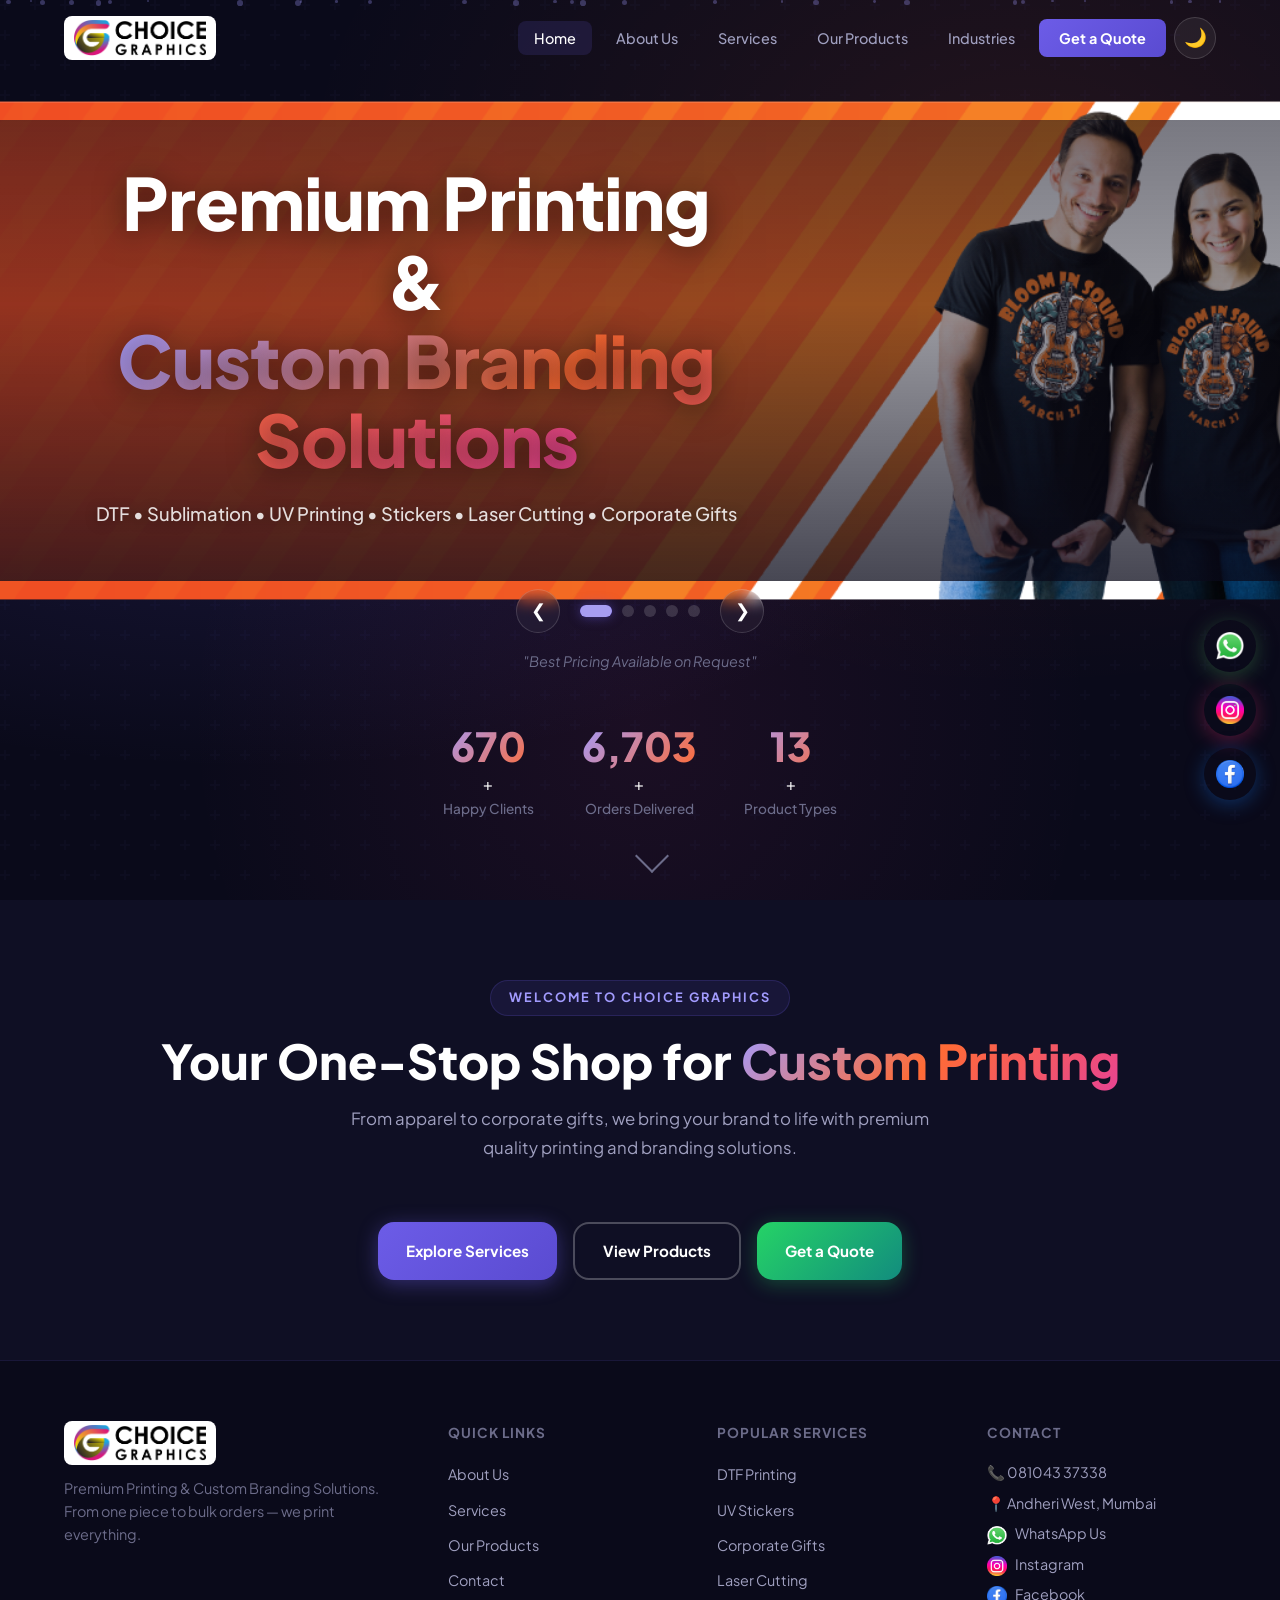
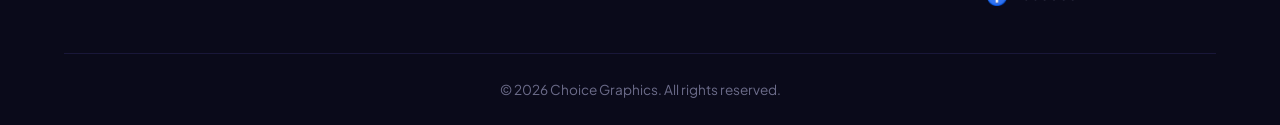
==== commit a933e3fc: "Rename files: about.html to about_us.html and portfolio.html to our_products.html, update all links " ====
--- a/index.html
+++ b/index.html
@@ -23,9 +23,9 @@
       </button>
       <ul class="nav-links" id="navLinks">
         <li><a href="index.html" class="active">Home</a></li>
-        <li><a href="about.html">About Us</a></li>
+        <li><a href="about_us.html">About Us</a></li>
         <li><a href="services.html">Services</a></li>
-        <li><a href="portfolio.html">Our Products</a></li>
+        <li><a href="our_products.html">Our Products</a></li>
         <li><a href="industries.html">Industries</a></li>
         <li><a href="contact.html" class="nav-cta">Get a Quote</a></li>
         <li>
@@ -153,7 +153,7 @@
       </div>
       <div style="display: flex; gap: 16px; justify-content: center; flex-wrap: wrap; margin-top: 32px;">
         <a href="services.html" class="btn btn-primary">Explore Services</a>
-        <a href="portfolio.html" class="btn btn-outline">View Products</a>
+        <a href="our_products.html" class="btn btn-outline">View Products</a>
         <a href="contact.html" class="btn btn-secondary">Get a Quote</a>
       </div>
     </div>
@@ -172,9 +172,9 @@
         <div class="footer-links">
           <h4>Quick Links</h4>
           <ul>
-            <li><a href="about.html">About Us</a></li>
+            <li><a href="about_us.html">About Us</a></li>
             <li><a href="services.html">Services</a></li>
-            <li><a href="portfolio.html">Our Products</a></li>
+            <li><a href="our_products.html">Our Products</a></li>
             <li><a href="contact.html">Contact</a></li>
           </ul>
         </div>
